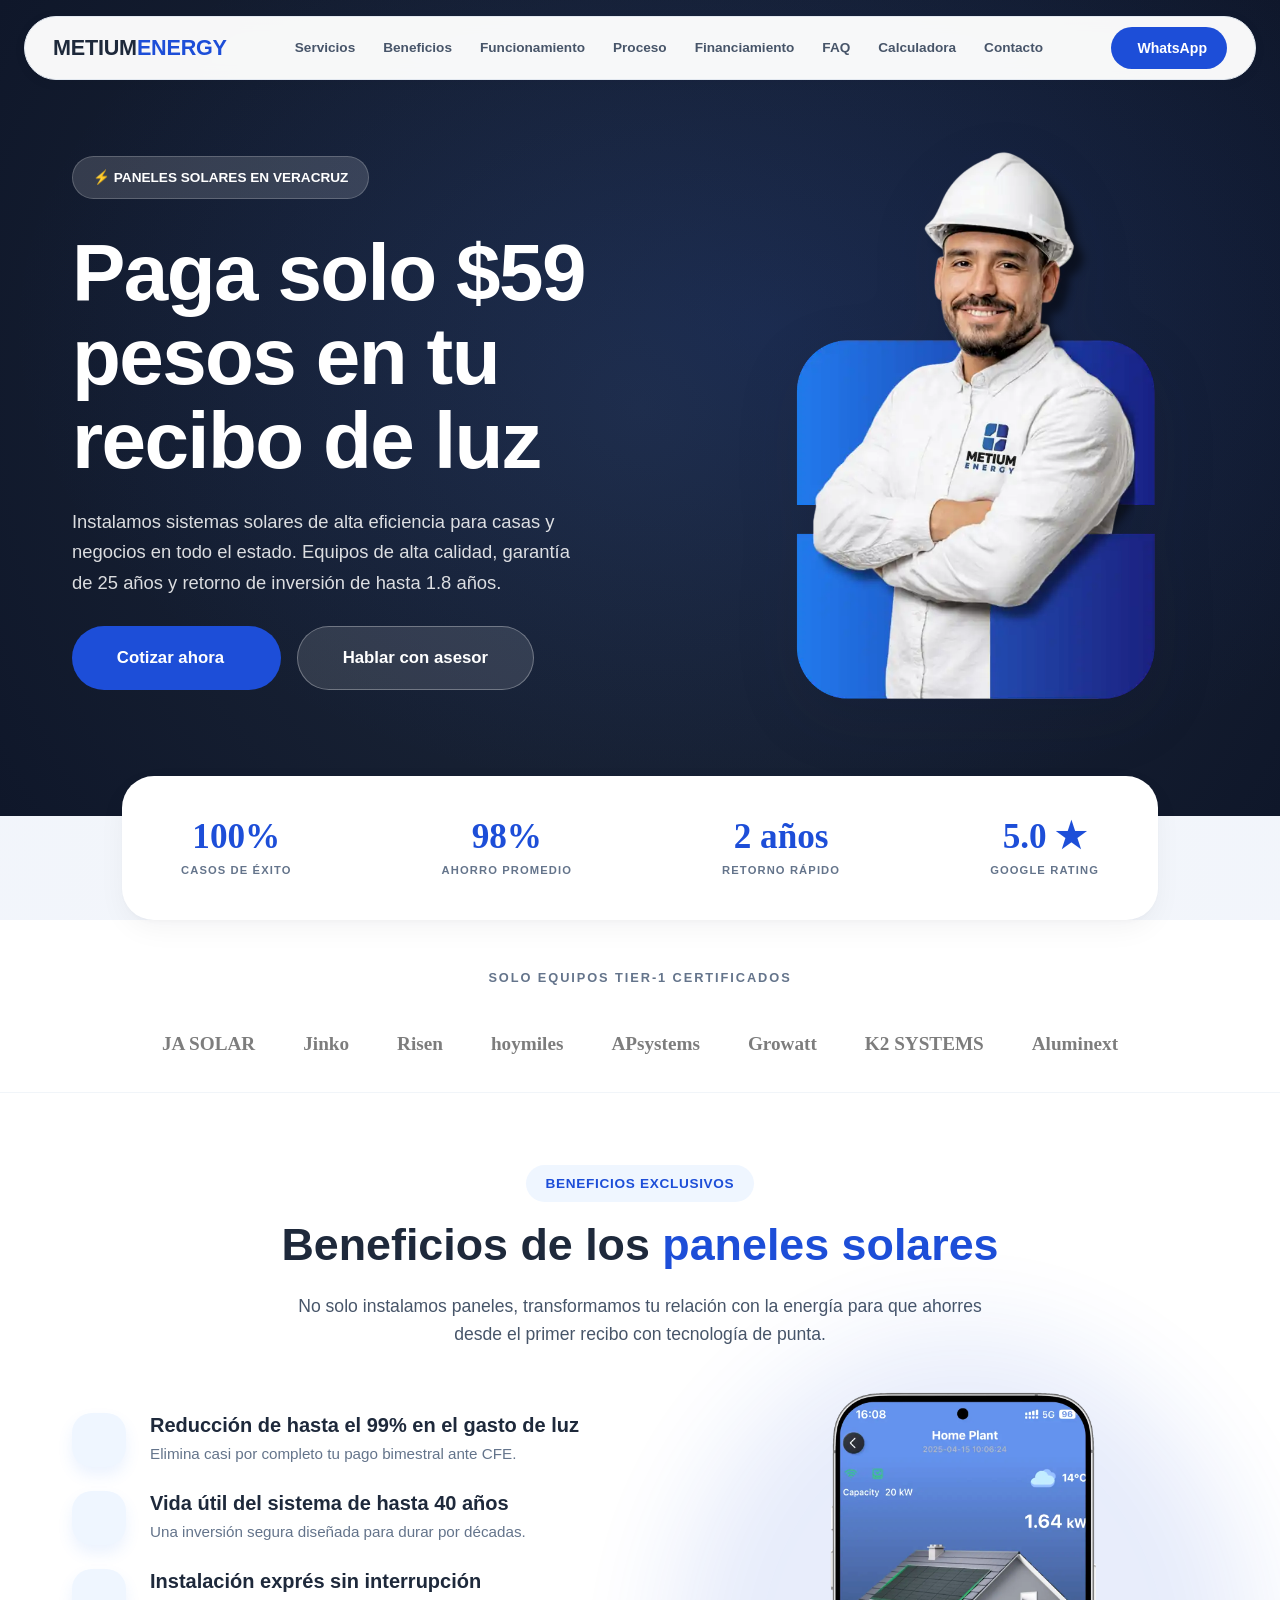
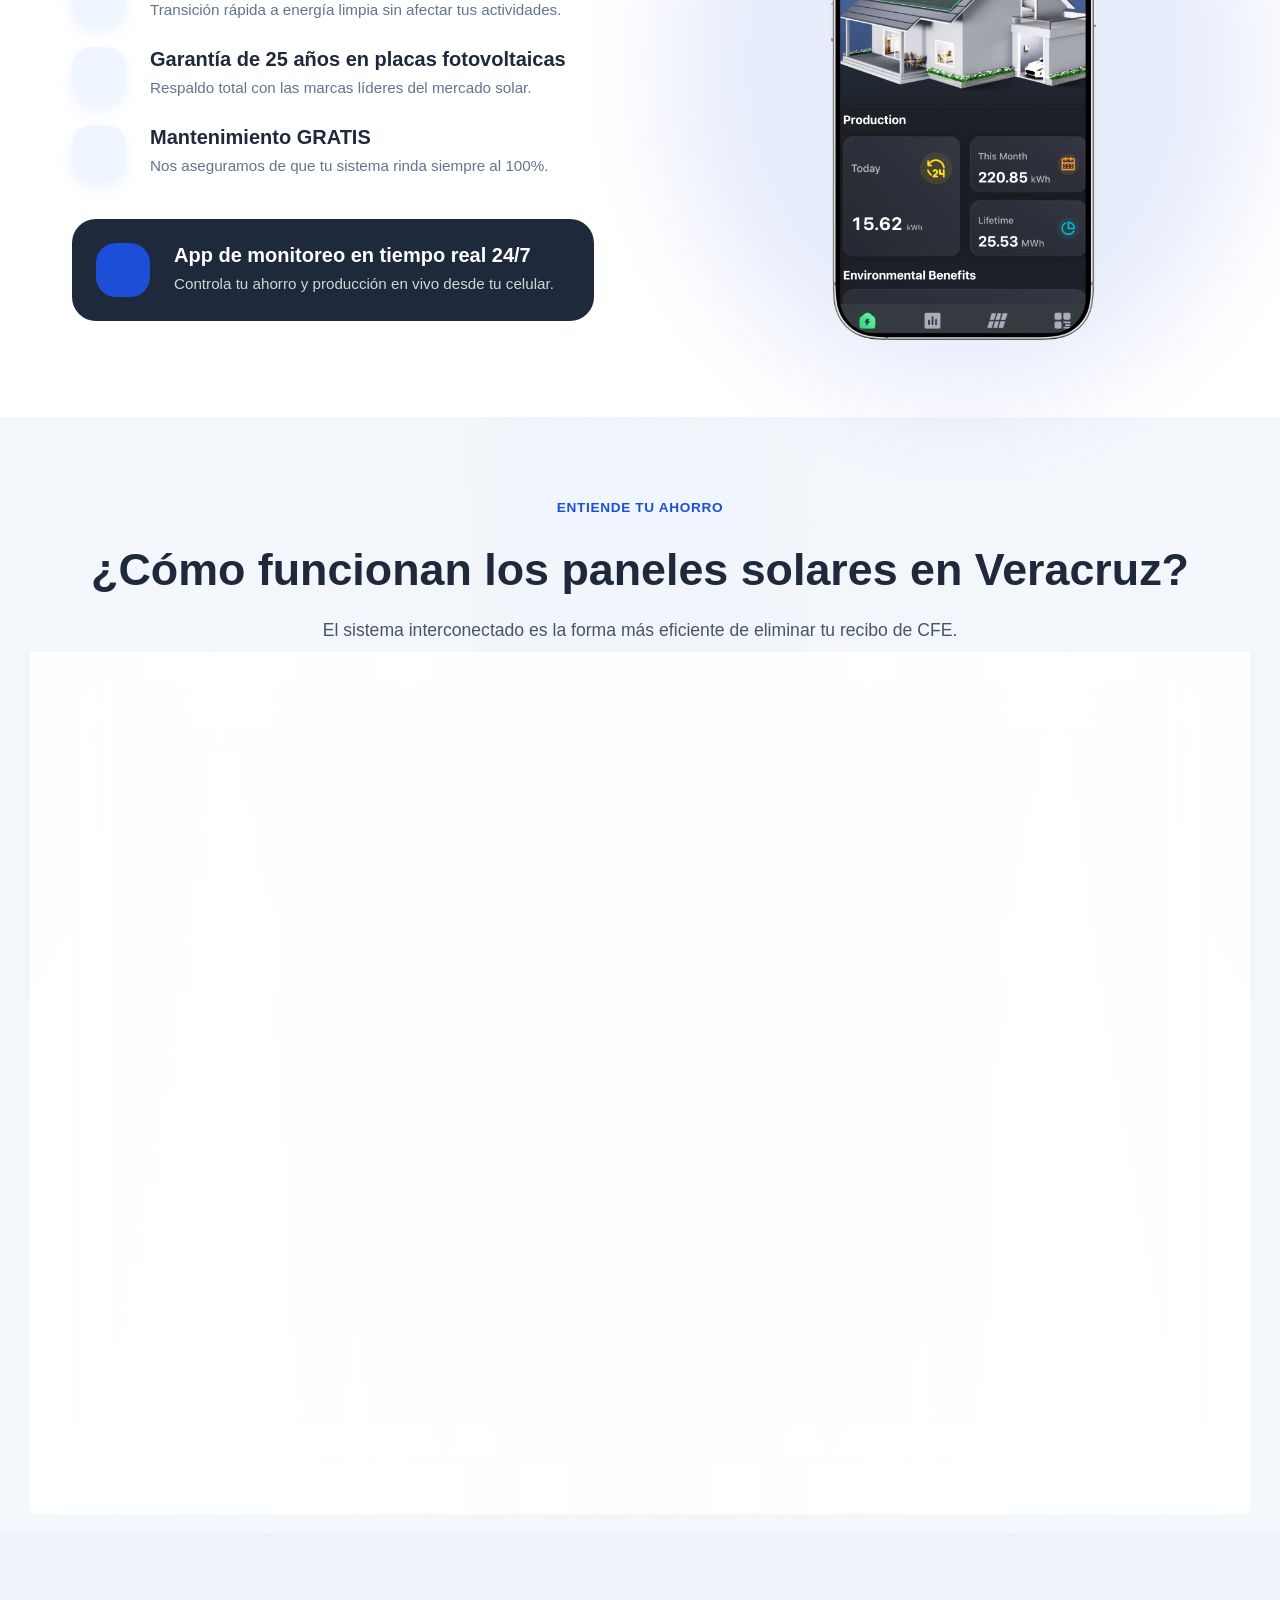
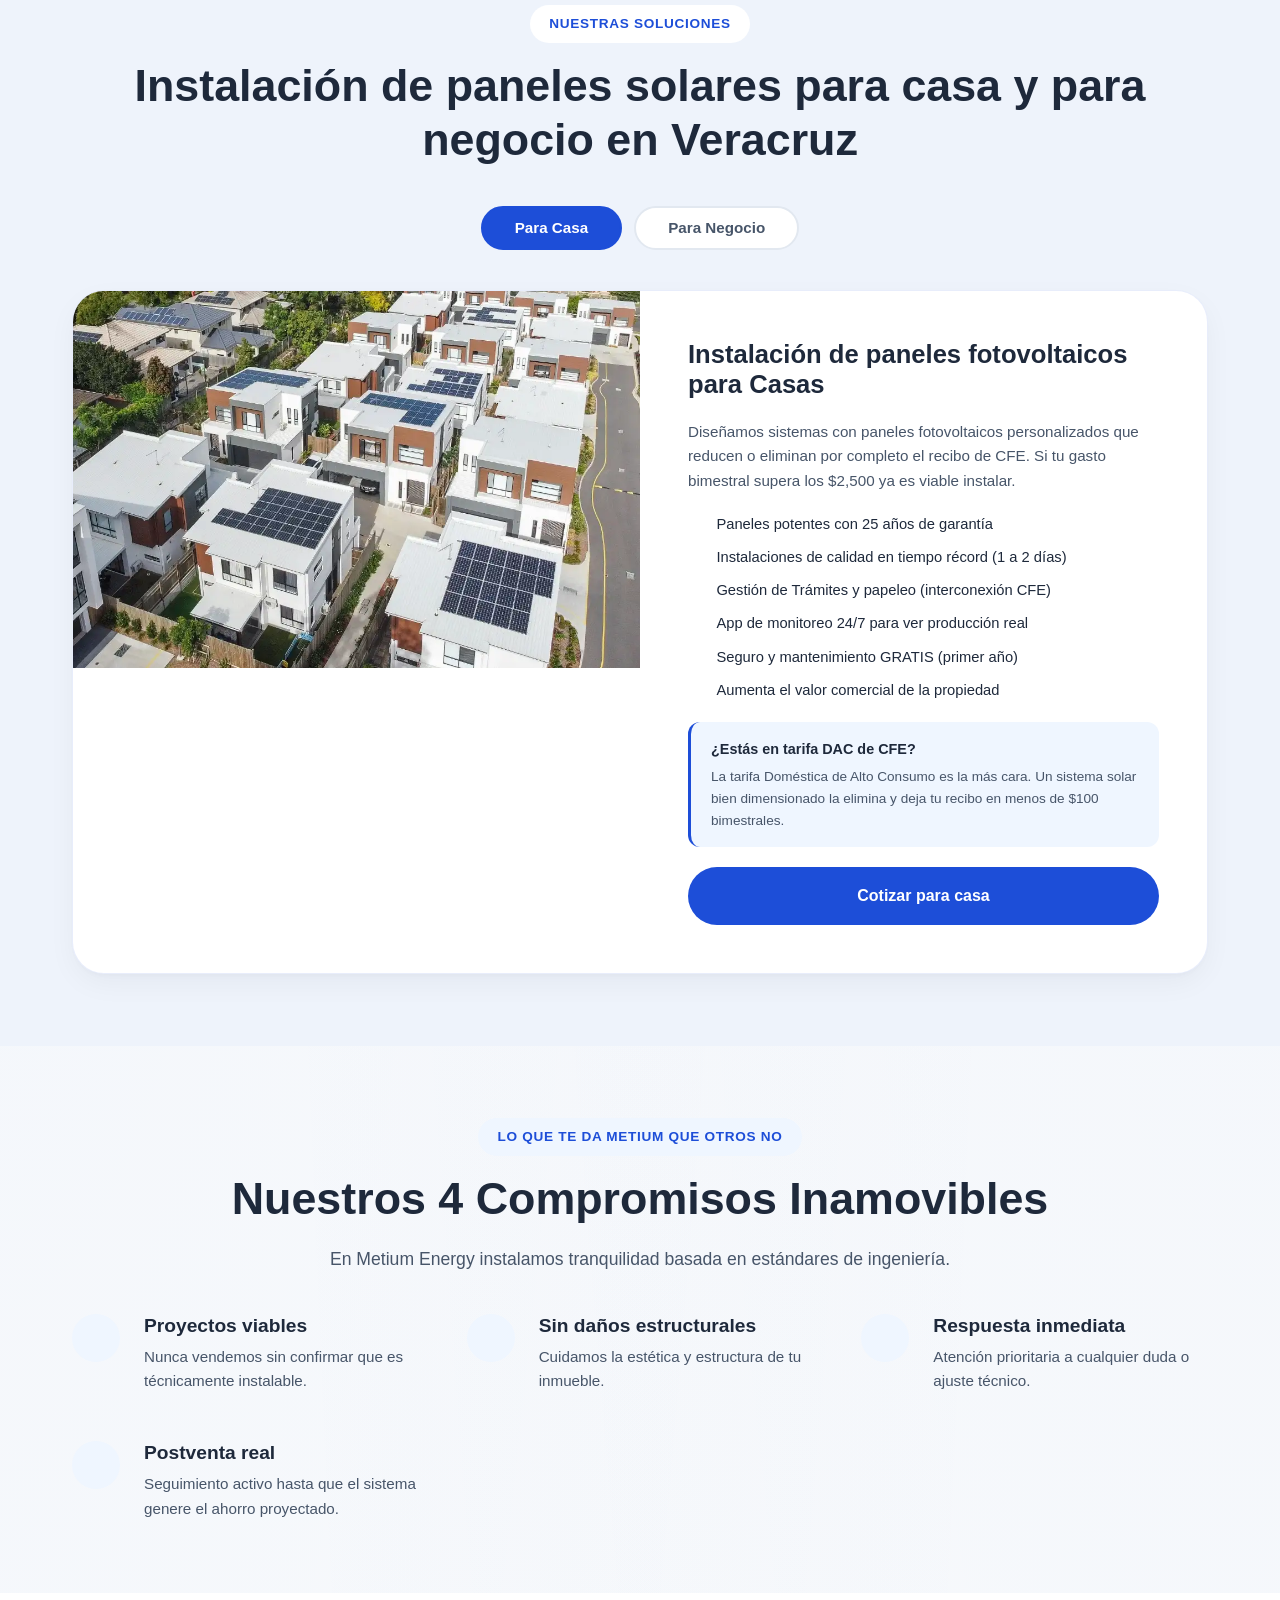
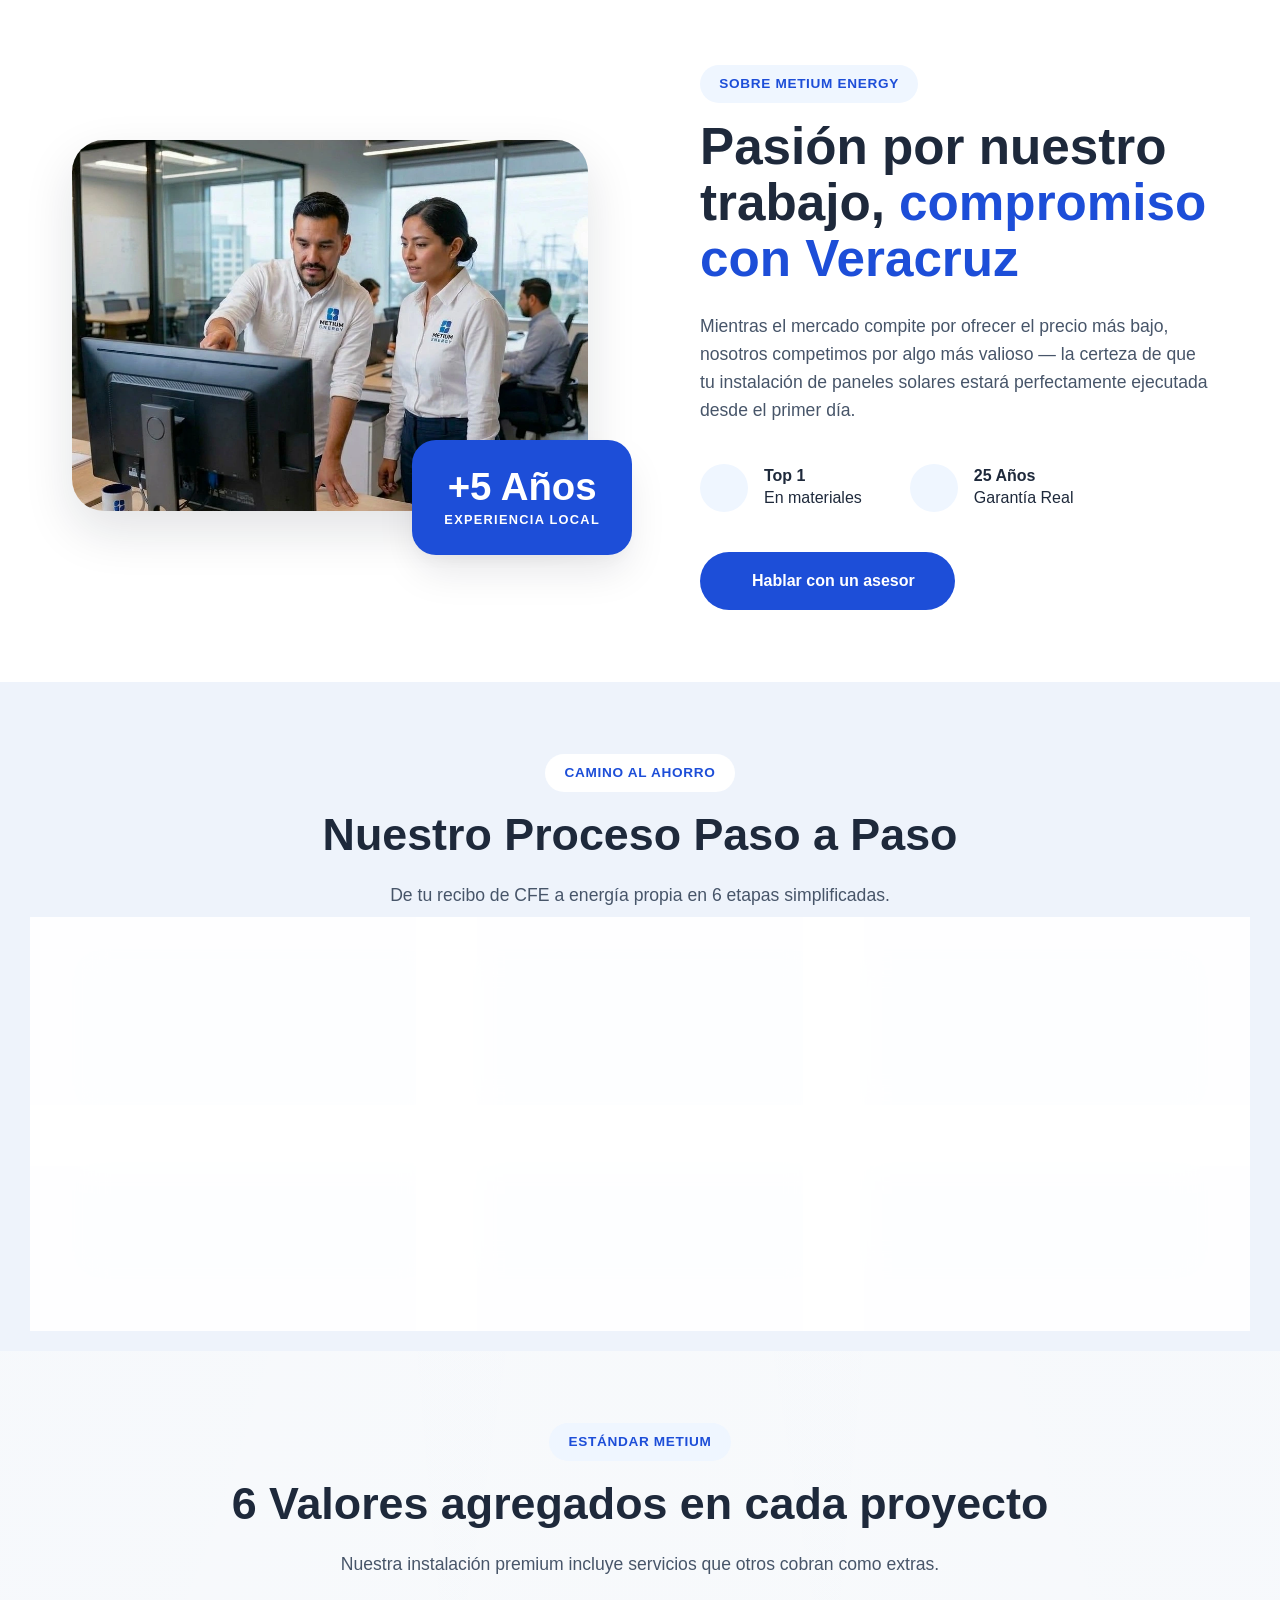
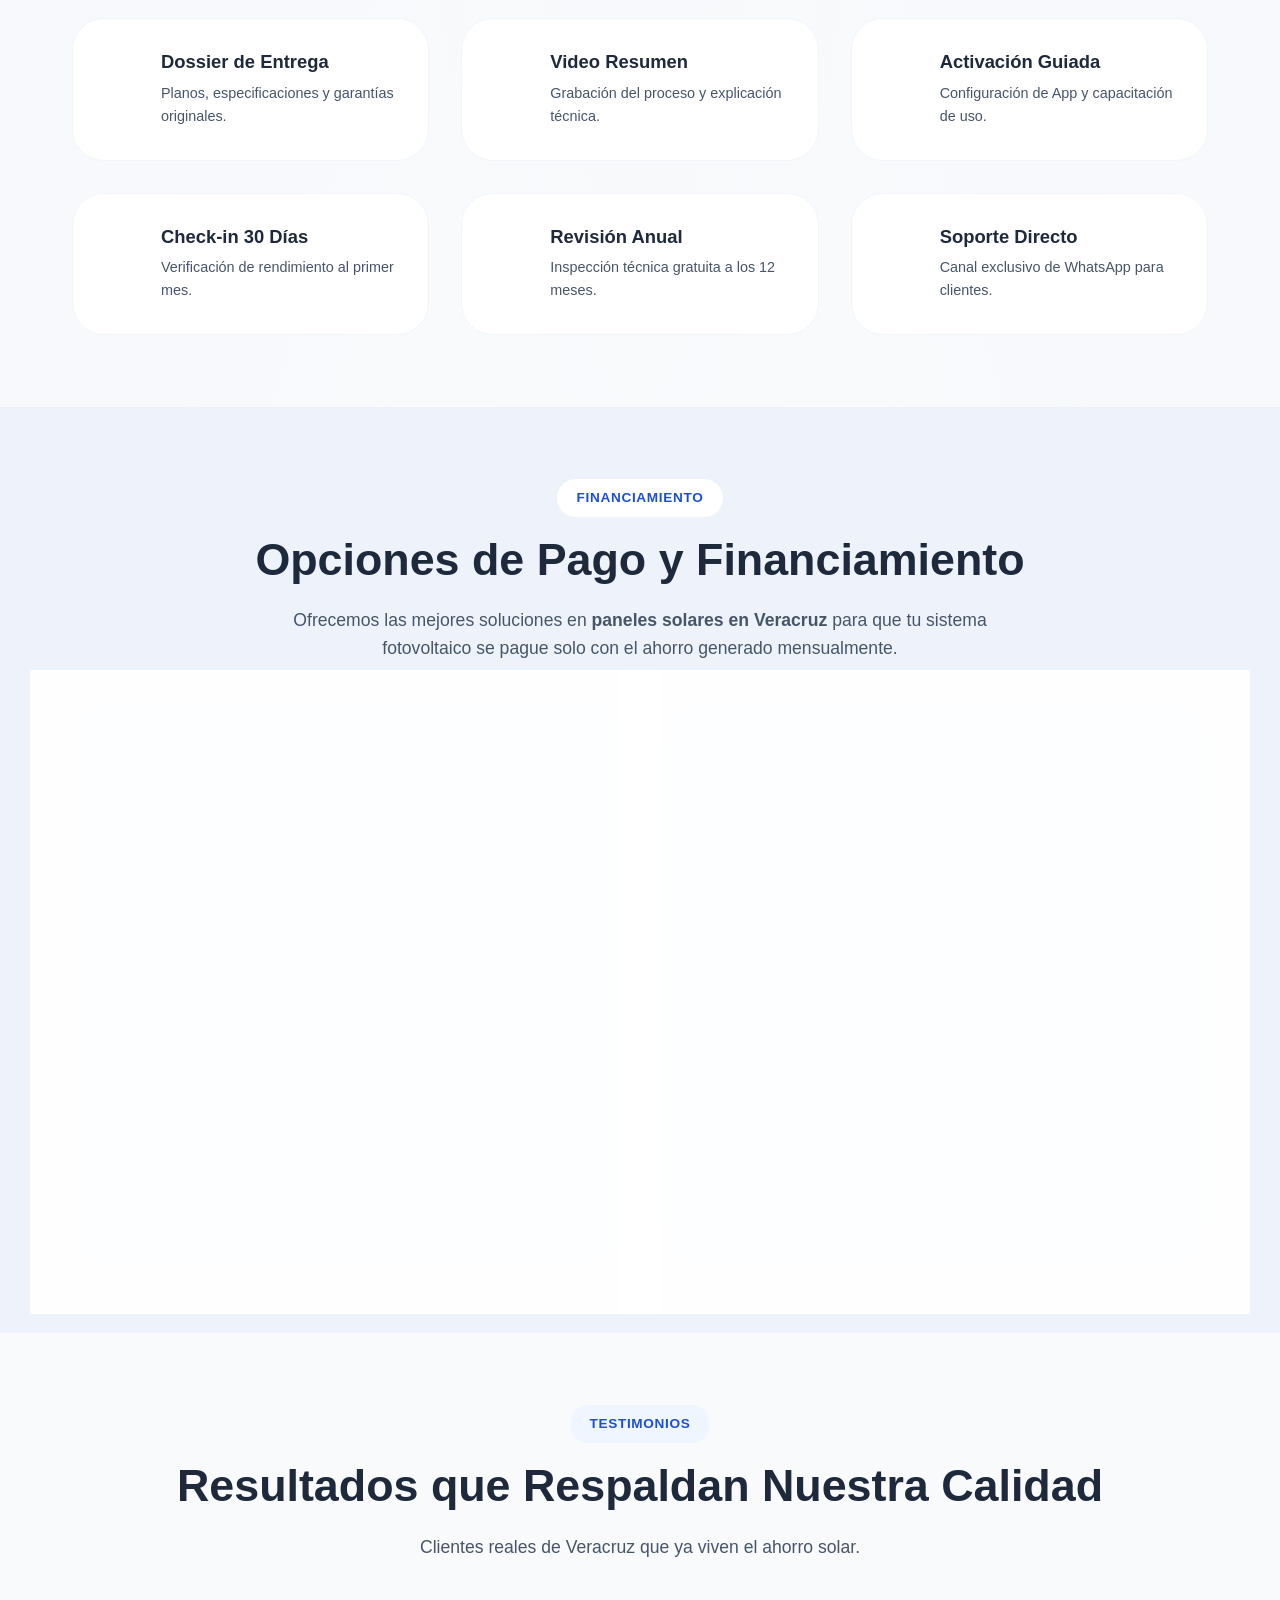
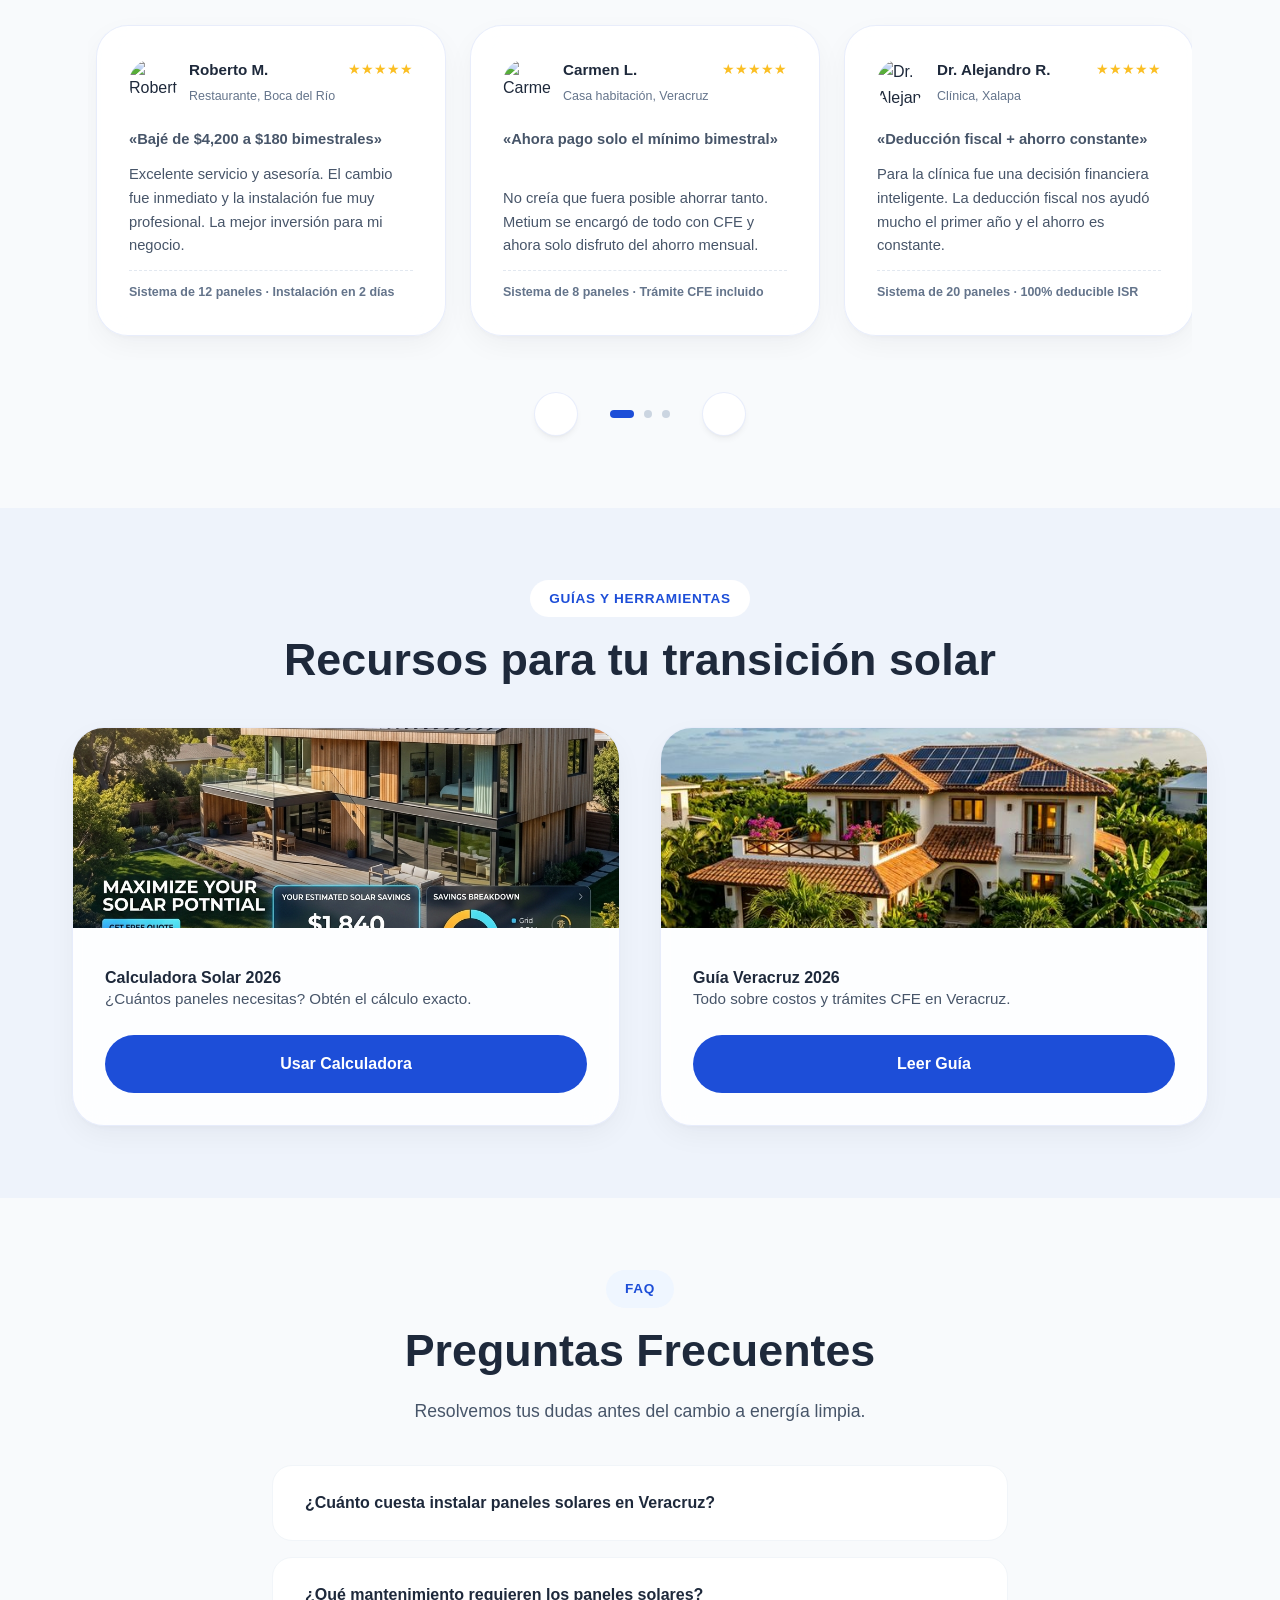
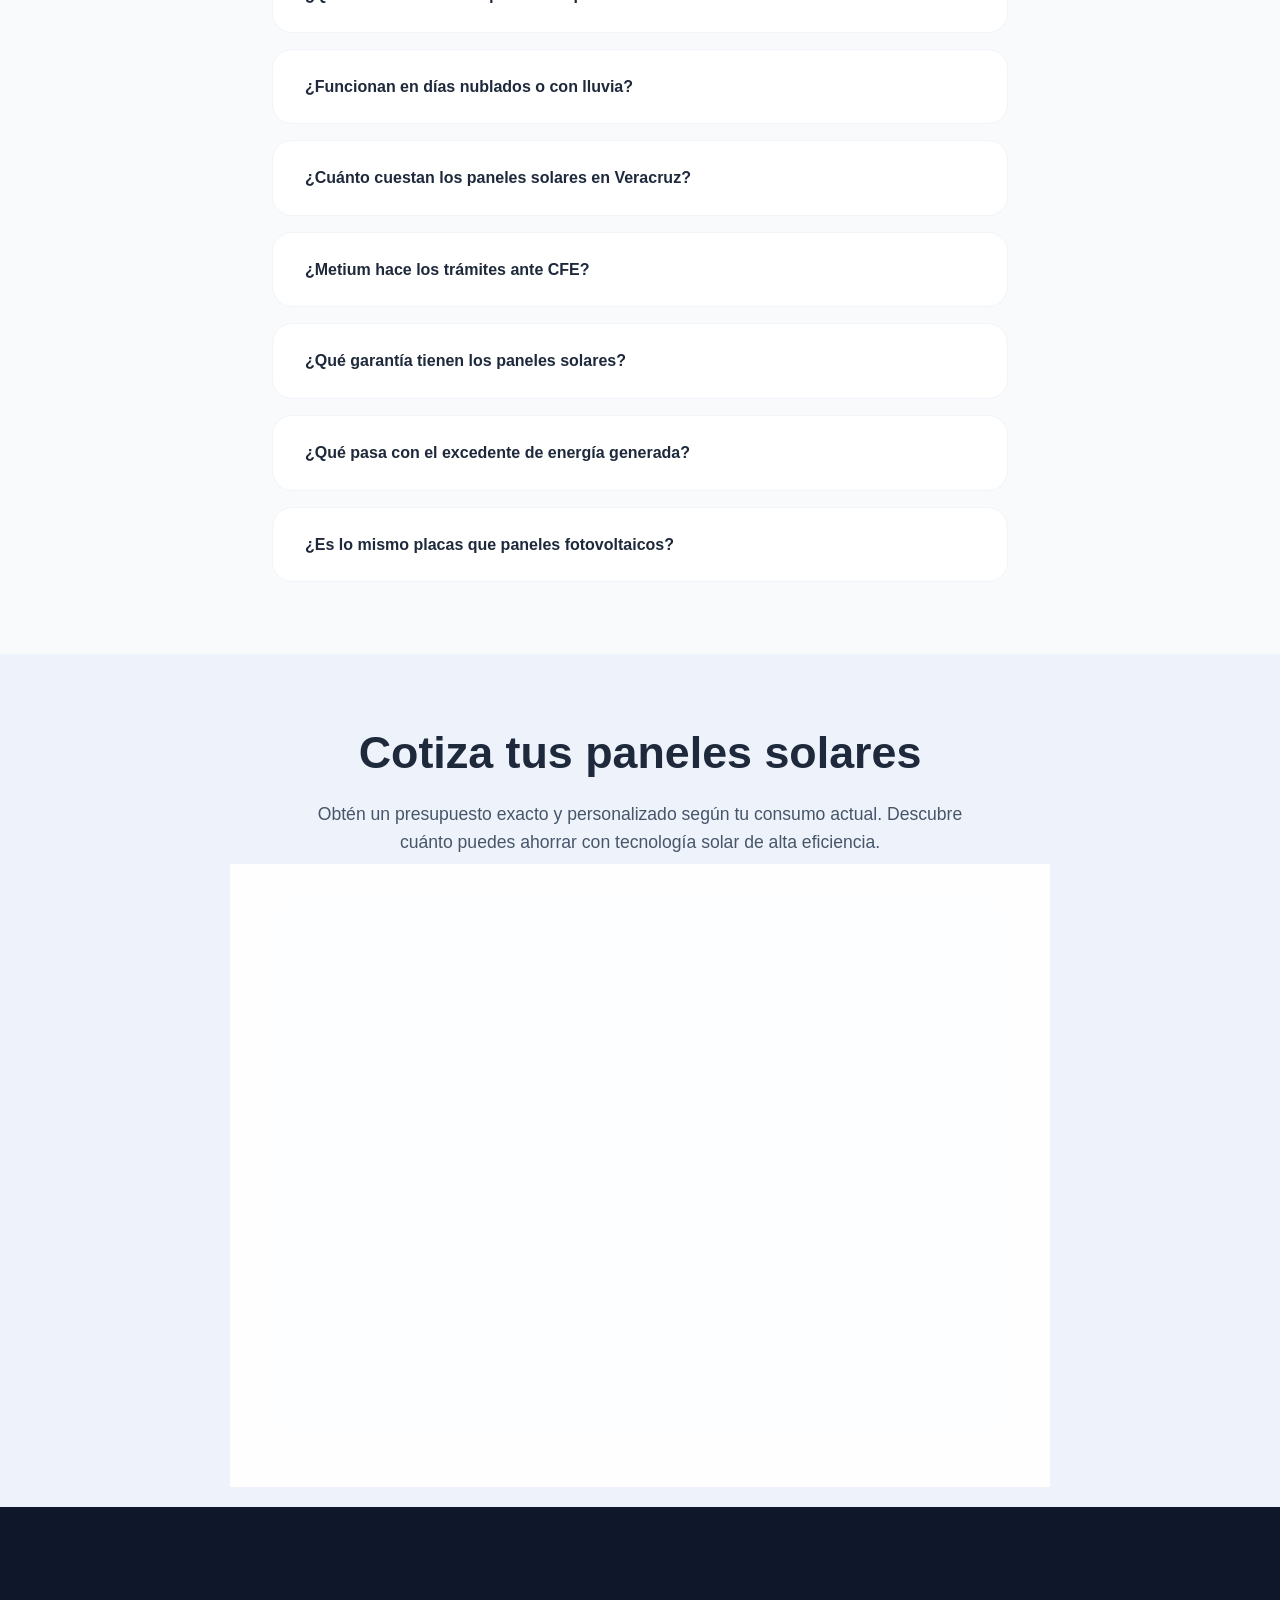
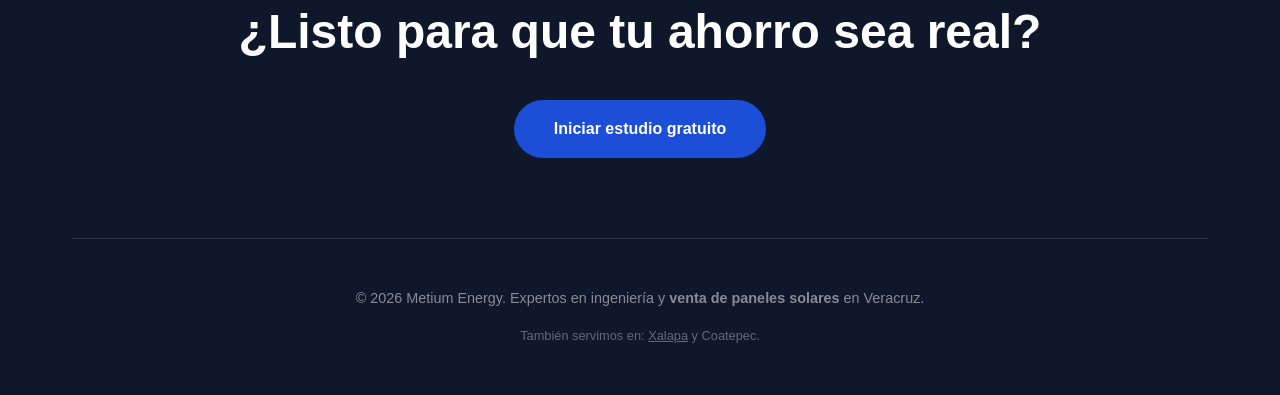
==== index.html @ 8911a3ac "fix: use native CSS scroll-padding-top for anchor nav, remove JS scroll override that caused FAQ lan" ====
<!DOCTYPE html>
<html lang="es">

<head>
    <!-- Google Tag Manager -->
    <script>(function(w,d,s,l,i){w[l]=w[l]||[];w[l].push({'gtm.start':
new Date().getTime(),event:'gtm.js'});var f=d.getElementsByTagName(s)[0],
j=d.createElement(s),dl=l!='dataLayer'?'&l='+l:'';j.async=true;j.src=
'https://www.googletagmanager.com/gtm.js?id='+i+dl;f.parentNode.insertBefore(j,f);
})(window,document,'script','dataLayer','GTM-W7Z22QJ5');</script>
    <!-- End Google Tag Manager -->
    <meta charset="UTF-8">
    <meta name="viewport" content="width=device-width, initial-scale=1.0">
    <title>Metium Energy | Paneles Solares en Veracruz — Ingeniería y Confianza</title>
    <meta name="description"
        content="Instalación de paneles solares en Veracruz con equipo propio e ingeniería Tier-1. Garantía de 25 años y ahorro real garantizado. Hecho como debe ser. Sin sorpresas.">

    <!-- Preload Hero Image for LCP (Conditional) -->
    <link rel="preload" href="hero-professional-mobile.webp" as="image" media="(max-width: 768px)">
    <link rel="preload" href="hero-professional.webp" as="image" media="(min-width: 769px)">

    <link rel="preconnect" href="https://fonts.googleapis.com">
    <link rel="preconnect" href="https://fonts.gstatic.com" crossorigin>
    <link rel="preload" as="style"
        href="https://fonts.googleapis.com/css2?family=Inter:wght@400;500;600&family=Outfit:wght@700;800&display=swap">
    <link href="https://fonts.googleapis.com/css2?family=Inter:wght@400;500;600&family=Outfit:wght@700;800&display=swap"
        rel="stylesheet" media="print" onload="this.media='all'">
    <noscript>
        <link rel="stylesheet"
            href="https://fonts.googleapis.com/css2?family=Inter:wght@400;500;600&family=Outfit:wght@700;800&display=swap">
    </noscript>

    <link rel="canonical" href="https://metium.com.mx/">

    <!-- Favicon -->
    <link rel="icon" href="favicon.webp" type="image/webp">
    <link rel="apple-touch-icon" href="favicon.webp">

    <!-- Open Graph / Social Media -->
    <meta property="og:type" content="website">
    <meta property="og:url" content="https://metium.com.mx/">
    <meta property="og:title" content="Metium Energy | Paneles Solares en Veracruz">
    <meta property="og:description"
        content="Tu instalación solar hecha como debe ser. Sin sorpresas. Expertos en energía limpia en Veracruz.">
    <meta property="og:image" content="https://metium.com.mx/og-image.jpg">

    <!-- Modular CSS System (Replaces 1500+ lines in style.css) -->
    <link rel="stylesheet" href="css/base.css?v=1.1">
    <link rel="stylesheet" href="css/components.css?v=1.1">
    <link rel="stylesheet" href="css/sections.css?v=1.1">
    <link rel="stylesheet" href="css/responsive.css?v=1.1">

    <!-- Lucide script moved to bottom for performance -->

    <!-- JSON-LD Structured Data (V3.0 Extended) -->
    <script type="application/ld+json">
    {
      "@context": "https://schema.org",
      "@graph": [
        {
          "@type": "LocalBusiness",
          "name": "Metium Energy",
          "image": "https://metium.com.mx/logo-meta.png",
          "@id": "https://metium.com.mx",
          "url": "https://metium.com.mx",
          "telephone": "+5212282100749",
          "address": {
            "@type": "PostalAddress",
            "streetAddress": "Boca del Río",
            "addressLocality": "Veracruz",
            "addressRegion": "VER",
            "postalCode": "94290",
            "addressCountry": "MX"
          },
          "geo": {
            "@type": "GeoCoordinates",
            "latitude": 19.1417,
            "longitude": -96.1106
          },
          "openingHoursSpecification": {
            "@type": "OpeningHoursSpecification",
            "dayOfWeek": ["Monday", "Tuesday", "Wednesday", "Thursday", "Friday", "Saturday"],
            "opens": "09:00",
            "closes": "18:00"
          }
        },
        {
          "@type": "Service",
          "name": "Instalación de Paneles Solares en Veracruz",
          "provider": { "@id": "https://metium.com.mx" },
          "areaServed": ["Veracruz", "Boca del Río", "Xalapa", "Alvarado", "Medellín"],
          "hasOfferCatalog": {
            "@type": "OfferCatalog",
            "name": "Soluciones de Energía Solar",
            "itemListElement": [
              {
                "@type": "Offer",
                "itemOffered": { "@type": "Service", "name": "Sistemas Solares Residenciales" }
              },
              {
                "@type": "Offer",
                "itemOffered": { "@type": "Service", "name": "Sistemas Solares Comerciales" }
              }
            ]
          }
        },
        {
          "@type": "FAQPage",
          "mainEntity": [
            {
              "@type": "Question",
              "name": "¿Cuánto cuesta instalar paneles solares en Veracruz?",
              "acceptedAnswer": {
                "@type": "Answer",
                "text": "Depende de tu consumo. Un sistema básico (4–6 paneles) para hogares con recibo de $1,000 bimestrales cuesta entre $40k y $60k MXN."
              }
            },
            {
              "@type": "Question",
              "name": "¿Qué mantenimiento requieren los paneles solares?",
              "acceptedAnswer": {
                "@type": "Answer",
                "text": "Muy poco. Solo requieren limpieza con agua 2 o 3 veces al año para eliminar polvo o suciedad."
              }
            }
          ]
        }
      ]
    }
    </script>

    <!-- Security Headers -->
    <meta http-equiv="Content-Security-Policy"
        content="default-src 'self'; script-src 'self' 'unsafe-inline' https://unpkg.com https://www.google.com/recaptcha/ https://www.gstatic.com/recaptcha/ https://www.googletagmanager.com; connect-src 'self' https://www.google-analytics.com https://*.google-analytics.com https://analytics.google.com https://stats.g.doubleclick.net; style-src 'self' 'unsafe-inline' https://fonts.googleapis.com; font-src 'self' https://fonts.gstatic.com; img-src 'self' data: https://images.unsplash.com https://plus.unsplash.com https://www.googletagmanager.com https://www.google-analytics.com https://*.google-analytics.com; frame-src https://www.google.com/recaptcha/ https://www.googletagmanager.com;">
    <meta http-equiv="X-XSS-Protection" content="1; mode=block">
    <!-- reCAPTCHA moved to bottom and deferred for performance -->
</head>

<body class="mesh-bg">
<!-- Google Tag Manager (noscript) -->
<noscript><iframe src="https://www.googletagmanager.com/ns.html?id=GTM-W7Z22QJ5"
height="0" width="0" style="display:none;visibility:hidden"></iframe></noscript>
<!-- End Google Tag Manager (noscript) -->

    <header>
        <nav class="glass">
            <div class="logo" onclick="window.location.href='#inicio'">
                <div class="logo-text">METIUM<span>ENERGY</span></div>
                <img src="logo-metium.webp" alt="Logo de Metium Energy - Instaladores de paneles solares en Veracruz"
                    class="logo-img">
            </div>
            <div class="nav-links" id="navLinks">
                <a href="#servicios">Servicios</a>
                <a href="#beneficios">Beneficios</a>
                <a href="#como-funciona">Funcionamiento</a>
                <a href="#proceso">Proceso</a>
                <a href="#pago">Financiamiento</a>
                <a href="#faq">FAQ</a>
                <a href="#blog">Calculadora</a>
                <a href="#formulario">Contacto</a>
            </div>
            <div class="nav-cta-group">
                <a href="https://wa.me/5212282100749?text=Hola!%20Quiero%20informaci%C3%B3n%20sobre%20paneles%20solares"
                    class="btn btn-primary nav-cta-btn whatsapp-btn">
                    <i data-lucide="message-circle"></i> <span>WhatsApp</span>
                </a>
                <button class="nav-toggle" id="navToggle">
                    <i data-lucide="menu"></i>
                </button>
            </div>
        </nav>
    </header>

    <main>
        <!-- HERO (Visual V2.0) -->
        <section class="hero" id="inicio">
            <div class="container" style="position: relative; z-index: 2;">
                <div class="hero-grid">
                    <div class="hero-content animate-fade-in">
                        <span class="hero-badge">⚡ Paneles Solares en Veracruz</span>
                        <h1>Paga solo $59 pesos en tu recibo de luz</h1>
                        <p class="hero-subtitle">Instalamos sistemas solares de alta eficiencia para casas y negocios en
                            todo el estado. Equipos de alta calidad, garantía de 25 años y retorno de inversión de hasta
                            1.8 años.</p>
                        <div class="hero-btns animate-fade-in">
                            <a href="#formulario" class="btn btn-primary">Cotizar ahora <i
                                    data-lucide="arrow-right"></i></a>
                            <a href="https://wa.me/5212282100749?text=Hola!%20Quiero%20informaci%C3%B3n%20sobre%20paneles%20solares"
                                class="btn btn-secondary">Hablar con asesor</a>
                        </div>
                    </div>
                    <div class="hero-visual">
                        <picture>
                            <source media="(max-width: 768px)" srcset="hero-professional-mobile.webp">
                            <source media="(min-width: 769px)" srcset="hero-professional.webp">
                            <img src="hero-professional.webp" width="800" height="800"
                                alt="Empresa de paneles solares en Veracruz, instalación residencial para ahorro de energía CFE"
                                title="Expertos en instalación de paneles solares en Veracruz" fetchpriority="high"
                                decoding="async"
                                style="width: 100%; height: auto; filter: drop-shadow(0 20px 30px rgba(15, 23, 42, 0.1));">
                        </picture>
                    </div>
                </div>
            </div>
        </section>

        <!-- MÉTRICAS (Visual V2.0) -->
        <div class="metrics-container-wrapper">
            <div class="container">
                <div class="metrics-row-simple">
                    <div class="metric-item">
                        <h4>100%</h4>
                        <p>Casos de Éxito</p>
                    </div>
                    <div class="metric-item">
                        <h4>98%</h4>
                        <p>Ahorro Promedio</p>
                    </div>
                    <div class="metric-item">
                        <h4>2 años</h4>
                        <p>Retorno Rápido</p>
                    </div>
                    <div class="metric-item">
                        <h4>5.0 ★</h4>
                        <p>Google Rating</p>
                    </div>
                </div>
            </div>
        </div>

        <!-- MARCAS (V3.0) -->
        <div class="brands-section">
            <div class="container">
                <p class="brands-label">SOLO EQUIPOS TIER-1 CERTIFICADOS</p>
                <div class="brands-grid-simple">
                    <div style="--hover-color: #004899;">JA SOLAR</div>
                    <div style="--hover-color: #004f98;">Jinko</div>
                    <div style="--hover-color: #009640;">Risen</div>
                    <div style="--hover-color: #00a2e0;">hoymiles</div>
                    <div style="--hover-color: #ed1c24;">APsystems</div>
                    <div style="--hover-color: #66b539;">Growatt</div>
                    <div style="--hover-color: #e3031b;">K2 SYSTEMS</div>
                    <div style="--hover-color: #00508f;">Aluminext</div>
                </div>
            </div>
        </div>

        <!-- BENEFICIOS (V2.0) -->
        <section id="beneficios" class="section bg-white">
            <div class="container">
                <div class="section-header">
                    <span class="hero-badge-tag">Beneficios Exclusivos</span>
                    <h2>Beneficios de los <span class="highlight">paneles solares</span></h2>
                    <p>No solo instalamos paneles, transformamos tu relación con la energía para que ahorres desde el
                        primer recibo con tecnología de punta.</p>
                </div>

                <div class="benefits-grid">
                    <div class="benefits-list">
                        <div style="display: flex; gap: 1.5rem; align-items: flex-start;">
                            <div
                                style="background: var(--bg-accent); color: var(--accent-blue); width: 54px; height: 54px; border-radius: 1.25rem; display: flex; align-items: center; justify-content: center; flex-shrink: 0; box-shadow: 0 8px 15px rgba(59, 130, 246, 0.1);">
                                <i data-lucide="trending-down" style="width: 24px; height: 24px;"></i>
                            </div>
                            <div>
                                <h4
                                    style="font-size: 1.25rem; margin-bottom: 0.4rem; color: var(--accent-navy); font-weight: 700;">
                                    Reducción de hasta el 99% en el gasto de luz</h4>
                                <p style="color: var(--text-muted); font-size: 0.95rem; line-height: 1.5;">Elimina casi
                                    por completo tu pago bimestral ante CFE.</p>
                            </div>
                        </div>

                        <div style="display: flex; gap: 1.5rem; align-items: flex-start;">
                            <div
                                style="background: var(--bg-accent); color: var(--accent-blue); width: 54px; height: 54px; border-radius: 1.25rem; display: flex; align-items: center; justify-content: center; flex-shrink: 0; box-shadow: 0 8px 15px rgba(59, 130, 246, 0.1);">
                                <i data-lucide="history" style="width: 24px; height: 24px;"></i>
                            </div>
                            <div>
                                <h4
                                    style="font-size: 1.25rem; margin-bottom: 0.4rem; color: var(--accent-navy); font-weight: 700;">
                                    Vida útil del sistema de hasta 40 años</h4>
                                <p style="color: var(--text-muted); font-size: 0.95rem; line-height: 1.5;">Una inversión
                                    segura diseñada para durar por décadas.</p>
                            </div>
                        </div>

                        <div style="display: flex; gap: 1.5rem; align-items: flex-start;">
                            <div
                                style="background: var(--bg-accent); color: var(--accent-blue); width: 54px; height: 54px; border-radius: 1.25rem; display: flex; align-items: center; justify-content: center; flex-shrink: 0; box-shadow: 0 8px 15px rgba(59, 130, 246, 0.1);">
                                <i data-lucide="zap" style="width: 24px; height: 24px;"></i>
                            </div>
                            <div>
                                <h4
                                    style="font-size: 1.25rem; margin-bottom: 0.4rem; color: var(--accent-navy); font-weight: 700;">
                                    Instalación exprés sin interrupción</h4>
                                <p style="color: var(--text-muted); font-size: 0.95rem; line-height: 1.5;">Transición
                                    rápida a energía limpia sin afectar tus actividades.</p>
                            </div>
                        </div>

                        <div style="display: flex; gap: 1.5rem; align-items: flex-start;">
                            <div
                                style="background: var(--bg-accent); color: var(--accent-blue); width: 54px; height: 54px; border-radius: 1.25rem; display: flex; align-items: center; justify-content: center; flex-shrink: 0; box-shadow: 0 8px 15px rgba(59, 130, 246, 0.1);">
                                <i data-lucide="shield-check" style="width: 24px; height: 24px;"></i>
                            </div>
                            <div>
                                <h4
                                    style="font-size: 1.25rem; margin-bottom: 0.4rem; color: var(--accent-navy); font-weight: 700;">
                                    Garantía de 25 años en placas fotovoltaicas</h4>
                                <p style="color: var(--text-muted); font-size: 0.95rem; line-height: 1.5;">Respaldo
                                    total con las marcas líderes del mercado solar.</p>
                            </div>
                        </div>

                        <div style="display: flex; gap: 1.5rem; align-items: flex-start;">
                            <div
                                style="background: var(--bg-accent); color: var(--accent-blue); width: 54px; height: 54px; border-radius: 1.25rem; display: flex; align-items: center; justify-content: center; flex-shrink: 0; box-shadow: 0 8px 15px rgba(59, 130, 246, 0.1);">
                                <i data-lucide="wrench" style="width: 24px; height: 24px;"></i>
                            </div>
                            <div>
                                <h4
                                    style="font-size: 1.25rem; margin-bottom: 0.4rem; color: var(--accent-navy); font-weight: 700;">
                                    Mantenimiento GRATIS</h4>
                                <p style="color: var(--text-muted); font-size: 0.95rem; line-height: 1.5;">Nos
                                    aseguramos de que tu sistema rinda siempre al 100%.</p>
                            </div>
                        </div>

                        <div
                            style="display: flex; gap: 1.5rem; align-items: flex-start; background: var(--accent-navy); padding: 1.5rem 2.5rem 1.5rem 1.5rem; border-radius: 1.5rem; color: #fff; margin-top: 1rem; width: fit-content; max-width: 100%;">
                            <div
                                style="background: var(--accent-blue); color: #fff; width: 54px; height: 54px; border-radius: 1.25rem; display: flex; align-items: center; justify-content: center; flex-shrink: 0;">
                                <i data-lucide="smartphone" style="width: 24px; height: 24px;"></i>
                            </div>
                            <div>
                                <h4 style="font-size: 1.25rem; margin-bottom: 0.4rem; color: #fff; font-weight: 700;">
                                    App de monitoreo en tiempo real 24/7</h4>
                                <p style="opacity: 0.8; font-size: 0.95rem; line-height: 1.5;">Controla tu ahorro y
                                    producción en vivo desde tu celular.</p>
                            </div>
                        </div>
                    </div>

                    <div class="app-visual animate-fade-in">
                        <div
                            style="position: absolute; width: 120%; height: 120%; background: var(--accent-blue); opacity: 0.1; filter: blur(50px); border-radius: 50%; z-index: 1;">
                        </div>
                        <div class="image-frame">
                            <img src="monitoreo-app.webp" width="600" height="800"
                                alt="Aplicación móvil para el monitoreo de paneles solares y ahorro de energía ante CFE"
                                title="Controla la producción de tus paneles solares desde tu celular" loading="lazy"
                                decoding="async"
                                style="width: 100%; height: auto; display: block; filter: brightness(1.05);">
                        </div>
                    </div>
                </div>
            </div>
        </section>

        <!-- CÓMO FUNCIONA (V3.0) -->
        <section id="como-funciona" class="section">
            <div class="container">
                <div class="section-header">
                    <span class="hero-badge-tag">Entiende tu ahorro</span>
                    <h2>¿Cómo funcionan los paneles solares en Veracruz?</h2>
                    <p>El sistema interconectado es la forma más eficiente de eliminar tu recibo de CFE.</p>
                </div>

                <div class="how-it-works-container glass">
                    <div class="how-it-works-grid">
                        <div class="how-it-works-steps">
                            <div class="work-step animate-fade-in">
                                <div class="work-number"><i data-lucide="sun"></i></div>
                                <div class="work-info">
                                    <h4>Captación de Energía</h4>
                                    <p>Los paneles fotovoltaicos captan la irradiación solar de Veracruz y la convierten
                                        en energía
                                        eléctrica durante el día.</p>
                                </div>
                            </div>
                            <div class="work-step animate-fade-in" style="animation-delay: 0.1s;">
                                <div class="work-number"><i data-lucide="zap"></i></div>
                                <div class="work-info">
                                    <h4>Transformación</h4>
                                    <p>El inversor de alta gama transforma la energía solar en corriente alterna lista
                                        para tu casa o negocio.</p>
                                </div>
                            </div>
                            <div class="work-step animate-fade-in" style="animation-delay: 0.2s;">
                                <div class="work-number"><i data-lucide="gauge"></i></div>
                                <div class="work-info">
                                    <h4>Medidor Bidireccional</h4>
                                    <p>El exceso de energía que no usas se inyecta a la red de CFE, registrando saldo a
                                        tu favor automático.</p>
                                </div>
                            </div>
                            <div class="work-step animate-fade-in" style="animation-delay: 0.3s;">
                                <div class="work-number"><i data-lucide="moon-star"></i></div>
                                <div class="work-info">
                                    <h4>Ahorro Real Nocturno</h4>
                                    <p>Por la noche usas la red normal, pero CFE descuenta el saldo que generaste bajo
                                        el sol veracruzano.</p>
                                </div>
                            </div>
                        </div>
                        <div class="how-it-works-visual animate-fade-in">
                            <div class="visual-card">
                                <img src="esquema-solar-final.webp" width="800" height="600"
                                    alt="Esquema de paneles solares interconectados a CFE en Veracruz para reducir recibo de luz"
                                    title="Cómo funcionan los paneles solares y el medidor bidireccional de CFE"
                                    loading="lazy" decoding="async" style="width: 100%; height: auto;">

                            </div>
                        </div>
                    </div>
                </div>
            </div>
        </section>

        <!-- SERVICIOS / SOLUCIONES -->
        <section id="servicios" class="section alt-bg">
            <div class="container">
                <div class="section-header">
                    <span class="hero-badge-tag white">Nuestras Soluciones</span>
                    <h2>Instalación de paneles solares para casa y para negocio en Veracruz</h2>
                </div>

                <!-- Tabs -->
                <div class="solution-tabs">
                    <button class="sol-tab active" data-tab="casa">Para Casa</button>
                    <button class="sol-tab" data-tab="negocio">Para Negocio</button>
                </div>

                <!-- Panel Casa -->
                <div class="solution-panel active" id="tab-casa">
                    <div class="solution-full-card glass">
                        <div class="sfcard-img">
                            <img src="paneles-casa.webp" width="800" height="600"
                                alt="Paneles solares para casas en Veracruz, disminuye tarifa DAC y ahorra energía eléctrica"
                                title="Ahorro de energía con paneles solares residenciales" loading="lazy"
                                decoding="async" style="width: 100%; height: auto;">
                        </div>
                        <div class="sfcard-body">
                            <h3>Instalación de paneles fotovoltaicos para Casas</h3>
                            <p>Diseñamos sistemas con paneles fotovoltaicos personalizados que reducen o eliminan por
                                completo el
                                recibo de CFE. Si tu gasto bimestral supera los $2,500 ya es viable instalar.</p>
                            <ul class="sol-checklist">
                                <li><i data-lucide="circle-check"></i> Paneles potentes con 25 años de garantía</li>
                                <li><i data-lucide="circle-check"></i> Instalaciones de calidad en tiempo récord (1 a 2
                                    días)</li>
                                <li><i data-lucide="circle-check"></i> Gestión de Trámites y papeleo (interconexión CFE)
                                </li>
                                <li><i data-lucide="circle-check"></i> App de monitoreo 24/7 para ver producción real
                                </li>
                                <li><i data-lucide="circle-check"></i> Seguro y mantenimiento GRATIS (primer año)</li>
                                <li><i data-lucide="circle-check"></i> Aumenta el valor comercial de la propiedad</li>
                            </ul>
                            <div class="sol-highlight-box">
                                <strong>¿Estás en tarifa DAC de CFE?</strong>
                                <p>La tarifa Doméstica de Alto Consumo es la más cara. Un sistema solar bien
                                    dimensionado la elimina y deja tu recibo en menos de $100 bimestrales.</p>
                            </div>
                            <a href="#formulario" class="btn btn-primary">Cotizar para casa</a>
                        </div>
                    </div>
                </div>

                <!-- Panel Negocio -->
                <div class="solution-panel" id="tab-negocio">
                    <div class="solution-full-card glass">
                        <div class="sfcard-img">
                            <img src="paneles-empresas-v2.webp" width="800" height="600"
                                alt="Paneles solares para empresas y comercios en Veracruz, 100% deducibles de ISR"
                                title="Proyectos de paneles solares comerciales en Boca del Río" loading="lazy"
                                decoding="async" style="width: 100%; height: auto;">
                        </div>
                        <div class="sfcard-body">
                            <h3>Instalación de paneles solares para empresas</h3>
                            <p>Convierte tu gasto fijo de CFE en inversión. Los negocios en Veracruz recuperan su
                                inversión en menos de 3 años y deducen el 100% bajo la Ley del ISR.</p>
                            <ul class="sol-checklist">
                                <li><i data-lucide="circle-check"></i> 100% deducible de ISR en el primer ejercicio</li>
                                <li><i data-lucide="circle-check"></i> Instalación que NO interfiere con tu operación
                                </li>
                                <li><i data-lucide="circle-check"></i> Gestión de interconexión ante CFE incluida</li>
                                <li><i data-lucide="circle-check"></i> Paneles de alta eficiencia con 25 años de vida
                                </li>
                                <li><i data-lucide="circle-check"></i> App de monitoreo 24/7 de producción real</li>
                                <li><i data-lucide="circle-check"></i> Seguro y mantenimiento GRATIS (primer año)</li>
                            </ul>
                            <div class="sol-highlight-box">
                                <strong>Optimización Fiscal 100%</strong>
                                <p>Bajo la Ley del ISR en México, la inversión en energías renovables es totalmente
                                    deducible, acelerando tu retorno de inversión.</p>
                            </div>
                            <a href="#formulario" class="btn btn-primary">Cotizar para empresa</a>
                        </div>
                    </div>
                </div>
            </div>
        </section>

        <!-- DIFERENCIADORES / 4 COMPROMISOS (V3.0) -->
        <section id="beneficios" class="section">
            <div class="container">
                <div class="section-header">
                    <span class="hero-badge-tag">Lo que te da Metium que otros no</span>
                    <h2>Nuestros 4 Compromisos Inamovibles</h2>
                    <p>En Metium Energy instalamos tranquilidad basada en estándares de ingeniería.</p>
                </div>

                <div class="commitments-grid">
                    <div class="commitment-item">
                        <div class="icon-box"><i data-lucide="check-square"></i></div>
                        <div>
                            <h4>Proyectos viables</h4>
                            <p>Nunca vendemos sin confirmar que es técnicamente instalable.</p>
                        </div>
                    </div>
                    <div class="commitment-item">
                        <div class="icon-box"><i data-lucide="home"></i></div>
                        <div>
                            <h4>Sin daños estructurales</h4>
                            <p>Cuidamos la estética y estructura de tu inmueble.</p>
                        </div>
                    </div>
                    <div class="commitment-item">
                        <div class="icon-box"><i data-lucide="clock"></i></div>
                        <div>
                            <h4>Respuesta inmediata</h4>
                            <p>Atención prioritaria a cualquier duda o ajuste técnico.</p>
                        </div>
                    </div>
                    <div class="commitment-item">
                        <div class="icon-box"><i data-lucide="shield-check"></i></div>
                        <div>
                            <h4>Postventa real</h4>
                            <p>Seguimiento activo hasta que el sistema genere el ahorro proyectado.</p>
                        </div>
                    </div>
                </div>
            </div>
        </section>

        <!-- SOBRE NOSOTROS (V2.0 - AS REQUESTED) -->
        <section id="sobre-nosotros" class="section bg-white">
            <div class="container">
                <div class="about-grid">
                    <div class="image-stack">
                        <img src="quienes-somos.webp" width="800" height="600"
                            alt="Ingenieros instaladores certificados en energía solar y paneles fotovoltaicos en Veracruz"
                            title="Equipo especializado en ahorro de energía Metium Energy" loading="lazy"
                            decoding="async" style="width: 100%; height: auto;">
                        <div class="experience-badge">
                            <h4>+5 Años</h4>
                            <p>Experiencia Local</p>
                        </div>
                    </div>
                    <div class="about-content">
                        <span class="hero-badge-tag">Sobre Metium Energy</span>
                        <h2
                            style="font-size: clamp(1.8rem, 5vw, 3.2rem); margin-bottom: 1.5rem; line-height: 1.1; font-weight: 800; color: var(--accent-navy);">
                            Pasión por nuestro trabajo, <span class="highlight">compromiso con Veracruz</span></h2>
                        <p
                            style="color: var(--text-secondary); margin-bottom: 2.5rem; font-size: 1.1rem; line-height: 1.6; max-width: 600px;">
                            Mientras el mercado compite por ofrecer el precio más bajo, nosotros competimos por algo más
                            valioso — la certeza de que tu instalación de paneles solares estará perfectamente ejecutada
                            desde el primer día.</p>

                        <div class="about-stats-row">
                            <div class="stat-item">
                                <div class="stat-icon"><i data-lucide="zap"></i></div>
                                <div>
                                    <h4>Top 1</h4>
                                    <p>En materiales</p>
                                </div>
                            </div>
                            <div class="stat-item">
                                <div class="stat-icon"><i data-lucide="award"></i></div>
                                <div>
                                    <h4>25 Años</h4>
                                    <p>Garantía Real</p>
                                </div>
                            </div>
                        </div>
                        <a href="https://wa.me/5212282100749?text=Hola!%20Quiero%20informaci%C3%B3n%20sobre%20paneles%20solares"
                            class="btn btn-primary whatsapp-btn">
                            <i data-lucide="message-circle"></i> Hablar con un asesor
                        </a>
                    </div>
                </div>
            </div>
        </section>

        <!-- PROCESO (V3.0) -->
        <section id="proceso" class="section alt-bg">
            <div class="container">
                <div class="section-header">
                    <span class="hero-badge-tag white">Camino al Ahorro</span>
                    <h2>Nuestro Proceso Paso a Paso</h2>
                    <p>De tu recibo de CFE a energía propia en 6 etapas simplificadas.</p>
                </div>
                <div class="process-grid">
                    <div class="process-step glass animate-fade-in">
                        <div class="step-icon-circle"><i data-lucide="file-bar-chart-2"></i></div>
                        <div class="process-info">
                            <h4>01. Cálculos Precisos</h4>
                            <p>Analizamos tu historial de consumo anual para determinar el tamaño exacto.</p>
                        </div>
                    </div>
                    <div class="process-step glass animate-fade-in" style="animation-delay: 0.1s;">
                        <div class="step-icon-circle"><i data-lucide="map-pin"></i></div>
                        <div class="process-info">
                            <h4>02. Visita Técnica</h4>
                            <p>Evaluamos techos y capacidad eléctrica in situ sin compromiso.</p>
                        </div>
                    </div>
                    <div class="process-step glass animate-fade-in" style="animation-delay: 0.2s;">
                        <div class="step-icon-circle"><i data-lucide="clipboard-list"></i></div>
                        <div class="process-info">
                            <h4>03. Propuesta Final</h4>
                            <p>Recibes diseño técnico, marcas Tier-1 y proyección de ahorro real.</p>
                        </div>
                    </div>
                    <div class="process-step glass animate-fade-in" style="animation-delay: 0.3s;">
                        <div class="step-icon-circle"><i data-lucide="hard-hat"></i></div>
                        <div class="process-info">
                            <h4>04. Instalación Exprés</h4>
                            <p>Montamos el sistema completo en 1 o 2 días hábiles.</p>
                        </div>
                    </div>
                    <div class="process-step glass animate-fade-in" style="animation-delay: 0.4s;">
                        <div class="step-icon-circle"><i data-lucide="landmark"></i></div>
                        <div class="process-info">
                            <h4>05. Trámites CFE</h4>
                            <p>Gestionamos el 100% de tu contrato de interconexión.</p>
                        </div>
                    </div>
                    <div class="process-step glass animate-fade-in" style="animation-delay: 0.5s;">
                        <div class="step-icon-circle"><i data-lucide="circle-dollar-sign"></i></div>
                        <div class="process-info">
                            <h4>06. Ahorro Real</h4>
                            <p>Tu primer recibo llega con el costo mínimo. Monitoreo activado.</p>
                        </div>
                    </div>
                </div>
            </div>
        </section>

        <!-- 7 VALORES AGREGADOS (V3.0) -->
        <section id="incluye" class="section">
            <div class="container">
                <div class="section-header">
                    <span class="hero-badge-tag">Estándar Metium</span>
                    <h2>6 Valores agregados en cada proyecto</h2>
                    <p>Nuestra instalación premium incluye servicios que otros cobran como extras.</p>
                </div>
                <div class="values-grid">
                    <div class="value-item">
                        <div class="val-icon"><i data-lucide="file-check"></i></div>
                        <div class="val-text">
                            <h4>Dossier de Entrega</h4>
                            <p>Planos, especificaciones y garantías originales.</p>
                        </div>
                    </div>
                    <div class="value-item">
                        <div class="val-icon"><i data-lucide="video"></i></div>
                        <div class="val-text">
                            <h4>Video Resumen</h4>
                            <p>Grabación del proceso y explicación técnica.</p>
                        </div>
                    </div>
                    <div class="value-item">
                        <div class="val-icon"><i data-lucide="smartphone"></i></div>
                        <div class="val-text">
                            <h4>Activación Guiada</h4>
                            <p>Configuración de App y capacitación de uso.</p>
                        </div>
                    </div>
                    <div class="value-item">
                        <div class="val-icon"><i data-lucide="calendar-check"></i></div>
                        <div class="val-text">
                            <h4>Check-in 30 Días</h4>
                            <p>Verificación de rendimiento al primer mes.</p>
                        </div>
                    </div>
                    <div class="value-item">
                        <div class="val-icon"><i data-lucide="microscope"></i></div>
                        <div class="val-text">
                            <h4>Revisión Anual</h4>
                            <p>Inspección técnica gratuita a los 12 meses.</p>
                        </div>
                    </div>
                    <div class="value-item">
                        <div class="val-icon"><i data-lucide="message-circle"></i></div>
                        <div class="val-text">
                            <h4>Soporte Directo</h4>
                            <p>Canal exclusivo de WhatsApp para clientes.</p>
                        </div>
                    </div>
                </div>
            </div>
        </section>

        <!-- FINANCIAMIENTO -->
        <section id="pago" class="section alt-bg">
            <div class="container">
                <div class="section-header">
                    <span class="hero-badge-tag white">Financiamiento</span>
                    <h2>Opciones de Pago y Financiamiento</h2>
                    <p>Ofrecemos las mejores soluciones en <strong>paneles solares en Veracruz</strong> para que tu
                        sistema fotovoltaico se pague solo con el ahorro generado mensualmente.</p>
                </div>

                <div class="payment-grid">
                    <div class="payment-card glass">
                        <div class="pay-icon"><i data-lucide="banknote"></i></div>
                        <h3>Pago de Contado</h3>
                        <p style="font-size: 0.9rem; color: var(--text-secondary); margin-bottom: 1rem;">Acelera tu
                            retorno de inversión y asegura tu independencia energética total en Veracruz desde el día
                            uno.</p>
                        <span class="pay-badge success">Máximo Retorno de Inversión</span>
                        <ul>
                            <li><i data-lucide="circle-check"></i> Propiedad inmediata del sistema</li>
                            <li><i data-lucide="circle-check"></i> Eliminación total del pago a CFE</li>
                            <li><i data-lucide="circle-check"></i> Deducción fiscal al 100% en el primer año</li>
                            <li><i data-lucide="circle-check"></i> El mayor ahorro acumulado a largo plazo</li>
                        </ul>
                        <a href="#formulario" class="btn btn-primary full-width">Solicitar presupuesto</a>
                    </div>
                    <div class="payment-card glass">
                        <div class="pay-icon"><i data-lucide="trending-up"></i></div>
                        <h3>Planes de Financiamiento</h3>
                        <p style="font-size: 0.9rem; color: var(--text-secondary); margin-bottom: 1rem;">Adquiere tus
                            paneles solares a meses sin intereses, con planes a tu medida. Conoce nuestros métodos de
                            financiamiento.</p>
                        <span class="pay-badge highlight">Opciones a tu medida</span>
                        <ul>
                            <li><i data-lucide="circle-check"></i> planes de pago de hasta 12 meses</li>
                            <li><i data-lucide="circle-check"></i> Mensualidades se pagan con el ahorro solar</li>
                            <li><i data-lucide="circle-check"></i> Sin penalización por pagos anticipados</li>
                            <li><i data-lucide="circle-check"></i> Flexibilidad con buró de crédito</li>
                        </ul>
                        <a href="#formulario" class="btn btn-primary full-width">Ver planes de financiamiento</a>
                    </div>
                </div>
            </div>
        </section>

        <!-- TESTIMONIOS (V3.0) -->
        <section id="testimonios" class="section">
            <div class="container">
                <div class="section-header">
                    <span class="hero-badge-tag">Testimonios</span>
                    <h2>Resultados que Respaldan Nuestra Calidad</h2>
                    <p>Clientes reales de Veracruz que ya viven el ahorro solar.</p>
                </div>
                <div class="testimonials-slider-container">
                    <div class="testimonials-grid" id="testimonialSlider">
                        <div class="testimonial-card glass">
                            <div class="t-header">
                                <div class="t-client">
                                    <img src="https://images.unsplash.com/photo-1507003211169-0a1dd7228f2d?q=80&w=100"
                                        alt="Roberto M., cliente satisfecho con instalación de paneles solares en Boca del Río"
                                        title="Testimonio Metium Energy" loading="lazy">
                                    <div>
                                        <strong>Roberto M.</strong>
                                        <span>Restaurante, Boca del Río</span>
                                    </div>
                                </div>
                                <div class="t-stars">★★★★★</div>
                            </div>
                            <p class="t-result">«Bajé de $4,200 a $180 bimestrales»</p>
                            <p>Excelente servicio y asesoría. El cambio fue inmediato y la instalación fue muy
                                profesional.
                                La mejor inversión para mi negocio.</p>
                            <div class="t-footer">Sistema de 12 paneles · Instalación en 2 días</div>
                        </div>

                        <div class="testimonial-card glass">
                            <div class="t-header">
                                <div class="t-client">
                                    <img src="https://images.unsplash.com/photo-1494790108377-be9c29b29330?q=80&w=100"
                                        alt="Carmen L., clienta que ahorra luz con paneles solares Metium en Veracruz"
                                        title="Cliente Metium Energy satisfecho" loading="lazy">
                                    <div>
                                        <strong>Carmen L.</strong>
                                        <span>Casa habitación, Veracruz</span>
                                    </div>
                                </div>
                                <div class="t-stars">★★★★★</div>
                            </div>
                            <p class="t-result">«Ahora pago solo el mínimo bimestral»</p>
                            <p>No creía que fuera posible ahorrar tanto. Metium se encargó de todo con CFE y ahora solo
                                disfruto del ahorro mensual.</p>
                            <div class="t-footer">Sistema de 8 paneles · Trámite CFE incluido</div>
                        </div>

                        <div class="testimonial-card glass">
                            <div class="t-header">
                                <div class="t-client">
                                    <img src="https://images.unsplash.com/photo-1560250097-0b93528c311a?q=80&w=100"
                                        alt="Dr. Alejandro R., ahorro solar para clínica en Xalapa con Metium Energy"
                                        title="Casos de éxito solar Metium" loading="lazy">
                                    <div>
                                        <strong>Dr. Alejandro R.</strong>
                                        <span>Clínica, Xalapa</span>
                                    </div>
                                </div>
                                <div class="t-stars">★★★★★</div>
                            </div>
                            <p class="t-result">«Deducción fiscal + ahorro constante»</p>
                            <p>Para la clínica fue una decisión financiera inteligente. La deducción fiscal nos ayudó
                                mucho
                                el primer año y el ahorro es constante.</p>
                            <div class="t-footer">Sistema de 20 paneles · 100% deducible ISR</div>
                        </div>
                    </div>

                    <div class="testimonial-nav">
                        <button class="nav-btn prev">
                            <i data-lucide="chevron-left"></i>
                        </button>
                        <div class="nav-dots" id="testimonialDots">
                            <span class="dot active"></span>
                            <span class="dot"></span>
                            <span class="dot"></span>
                        </div>
                        <button class="nav-btn next">
                            <i data-lucide="chevron-right"></i>
                        </button>
                    </div>
                </div>
            </div>
        </section>

        <!-- RECURSOS / BLOG (V3.0) -->
        <section id="blog" class="section alt-bg">
            <div class="container">
                <div class="section-header">
                    <span class="hero-badge-tag white">Guías y Herramientas</span>
                    <h2>Recursos para tu transición solar</h2>
                </div>
                <div class="resources-grid">
                    <div class="resource-card glass">
                        <img src="blog/img/calculadora-solar-hero.png"
                            alt="Herramienta online para calcular paneles solares en Veracruz Metium Energy"
                            title="Calculadora de ahorro solar 2026" loading="lazy">
                        <div class="res-content">
                            <h4>Calculadora Solar 2026</h4>
                            <p>¿Cuántos paneles necesitas? Obtén el cálculo exacto.</p>
                            <a href="blog/calculadora-paneles-solares.html" class="btn btn-primary full-width">Usar
                                Calculadora</a>
                        </div>
                    </div>
                    <div class="resource-card glass">
                        <img src="blog/img/hero-paneles-veracruz.jpg"
                            alt="Guía completa sobre el costo de paneles solares en Veracruz"
                            title="Aprende sobre energía solar en Veracruz" loading="lazy">
                        <div class="res-content">
                            <h4>Guía Veracruz 2026</h4>
                            <p>Todo sobre costos y trámites CFE en Veracruz.</p>
                            <a href="blog/guia-paneles-solares-veracruz.html" class="btn btn-primary full-width">Leer
                                Guía</a>
                        </div>
                    </div>
                </div>
            </div>
        </section>

        <!-- FAQ (V3.0) -->
        <section id="faq" class="section">
            <div class="container narrow">
                <div class="section-header">
                    <span class="hero-badge-tag">FAQ</span>
                    <h2>Preguntas Frecuentes</h2>
                    <p>Resolvemos tus dudas antes del cambio a energía limpia.</p>
                </div>
                <div class="faq-accordion">
                    <details class="faq-item">
                        <summary>¿Cuánto cuesta instalar paneles solares en Veracruz? <i data-lucide="chevron-down"></i>
                        </summary>
                        <p>Depende de tu consumo. Un sistema básico (4–6 paneles) para hogares con recibo de $1,000
                            bimestrales cuesta entre $40k y $60k MXN. Entregamos cotizaciones detalladas gratis en menos
                            de 24 horas.</p>
                    </details>
                    <details class="faq-item">
                        <summary>¿Qué mantenimiento requieren los paneles solares? <i data-lucide="chevron-down"></i>
                        </summary>
                        <p>Muy poco. Solo requieren limpieza con agua 2 o 3 veces al año para eliminar polvo o suciedad.
                            En Veracruz, las lluvias naturales suelen hacer gran parte de este trabajo automáticamente.
                        </p>
                    </details>
                    <details class="faq-item">
                        <summary>¿Funcionan en días nublados o con lluvia? <i data-lucide="chevron-down"></i></summary>
                        <p>Sí. Los paneles generan energía con luz difusa. Aunque la producción baja entre un 30% a 60%
                            comparado con sol directo, el sistema sigue siendo altamente rentable en zonas con clima
                            variable como Xalapa o Veracruz.</p>
                    </details>
                    <details class="faq-item">
                        <summary>¿Cuánto cuestan los paneles solares en Veracruz? <i data-lucide="chevron-down"></i>
                        </summary>
                        <p>La inversión inicial depende de la cantidad de energía que consumas. Para una casa
                            residencial, los sistemas suelen iniciar desde los $40,000 MXN. Lo más importante es que el
                            <strong>precio de los paneles solares</strong> se recupera al 100% con el ahorro generado en
                            tu recibo de CFE.
                        </p>
                    </details>
                    <details class="faq-item">
                        <summary>¿Metium hace los trámites ante CFE? <i data-lucide="chevron-down"></i></summary>
                        <p>Sí, gestionamos el 100% de la interconexión. Nos encargamos del papeleo técnico y el
                            seguimiento administrativo hasta que tu nuevo medidor bidireccional esté operativo.</p>
                    </details>
                    <details class="faq-item">
                        <summary>¿Qué garantía tienen los paneles solares? <i data-lucide="chevron-down"></i></summary>
                        <p>Trabajamos con paneles Tier-1 que ofrecen 25 años de garantía en potencia y 12 años contra
                            defectos de fabricación. Además, en Metium garantizamos nuestra instalación por escrito para
                            tu total tranquilidad.</p>
                    </details>
                    <details class="faq-item">
                        <summary>¿Qué pasa con el excedente de energía generada? <i data-lucide="chevron-down"></i>
                        </summary>
                        <p>El excedente se inyecta a la red de CFE y se convierte en créditos en tu recibo. Estos
                            créditos compensan tu consumo nocturno o de días lluviosos automáticamente.</p>
                    </details>
                    <details class="faq-item">
                        <summary>¿Es lo mismo placas que paneles fotovoltaicos? <i data-lucide="chevron-down"></i>
                        </summary>
                        <p>Sí, técnicamente las <strong>placas fotovoltaicas</strong> son las celdas individuales, pero
                            el término se usa indistintamente para referirse a los <strong>paneles
                                fotovoltaicos</strong>. En Metium Energy utilizamos solo tecnología de última generación
                            para asegurar la máxima eficiencia en Veracruz.</p>
                    </details>
                </div>
            </div>
        </section>

        <!-- FORMULARIO (V3.0) -->
        <section id="formulario" class="section alt-bg">
            <div class="container narrow">
                <div class="section-header">
                    <h2>Cotiza tus paneles solares</h2>
                    <p>Obtén un presupuesto exacto y personalizado según tu consumo actual. Descubre cuánto puedes
                        ahorrar con tecnología solar de alta eficiencia.</p>
                </div>
                <div class="contact-form-container glass">
                    <form id="solarCalculator" name="contacto_metium" method="POST" data-netlify="true"
                        data-netlify-honeypot="bot-field">
                        <input type="hidden" name="form-name" value="contacto_metium" />
                        <p style="display:none;"><label>Don’t fill this out: <input name="bot-field" /></label></p>
                        <div class="form-row">
                            <div class="form-group">
                                <label for="nombreCompleto">Nombre Completo</label>
                                <input type="text" id="nombreCompleto" name="nombre" class="form-control"
                                    placeholder="Ej. Juan Pérez" required>
                            </div>
                            <div class="form-group">
                                <label for="telefono">Número WhatsApp</label>
                                <input type="tel" id="telefono" name="whatsapp" class="form-control"
                                    placeholder="10 dígitos" required>
                            </div>
                        </div>
                        <div class="form-group">
                            <label for="correoExp">Correo Electrónico</label>
                            <input type="email" id="correoExp" name="email" class="form-control"
                                placeholder="tu@correo.com" required>
                        </div>
                        <div class="form-group">
                            <label for="gastoCFE">Gasto Bimestral de CFE</label>
                            <select id="gastoCFE" name="rango_gasto" class="form-control" required>
                                <option value="" disabled selected>Selecciona tu rango de pago</option>
                                <option value="menos-1000">Menos de $1,000</option>
                                <option value="1000-2500">$1,000 – $2,500</option>
                                <option value="2500-5000">$2,500 – $5,000</option>
                                <option value="5000-10000">$5,000 – $10,000</option>
                                <option value="mas-10000">Más de $1,0000</option>
                            </select>
                        </div>
                        <div class="form-check">
                            <input type="checkbox" id="privacidad" name="aceptar_privacidad" required>
                            <label for="privacidad">Acepto la <a href="#privacidad"
                                    style="color:var(--accent-blue); text-decoration:underline;">Política de
                                    Privacidad</a></label>
                        </div>
                        <button type="submit" id="btnSubmit" class="btn btn-primary full-width"
                            style="margin-top:1.5rem; padding: 1.2rem; font-size: 1.1rem; border-radius: 1rem;">Calcular
                            Mi Ahorro</button>
                    </form>
                </div>
            </div>
        </section>
    </main>

    <footer class="main-footer">
        <div class="container">
            <div class="footer-cta">
                <h2>¿Listo para que tu ahorro sea real?</h2>
                <a href="#formulario" class="btn btn-primary">Iniciar estudio gratuito</a>
            </div>
            <div class="footer-bottom">
                <p>&copy; 2026 Metium Energy. Expertos en ingeniería y <strong>venta de paneles solares</strong> en
                    Veracruz.</p>
                <p style="margin-top: 1rem; font-size: 0.8rem; opacity: 0.7;">También servimos en: <a href="xalapa.html"
                        style="color: inherit; text-decoration: underline;">Xalapa</a> y Coatepec.</p>
            </div>
        </div>
    </footer>

    <script src="script.js?v=1.3" defer></script>
    <script src="https://unpkg.com/lucide" crossorigin="anonymous" defer></script>
    <script>
        // Init Lucide after scripts load
        window.addEventListener('load', () => {
            if (window.lucide) lucide.createIcons();
        });

        // Lazy load reCAPTCHA to save 243KB on initial load
        window.addEventListener('DOMContentLoaded', () => {
            setTimeout(() => {
                let rc = document.createElement('script');
                rc.src = "https://www.google.com/recaptcha/api.js";
                rc.async = true; rc.defer = true;
                document.body.appendChild(rc);
            }, 3500);
        });
    </script>
</body>

</html>
---- css/base.css ----
:root {
    /* Theme - V2.0 Foundation */
    --bg-main: #ffffff;
    --bg-secondary: #f8fafc;
    --bg-accent: #eff6ff;
    --bg-dark: #0f172a;

    --accent-blue: #1d4ed8;
    --accent-blue-hover: #1e40af;
    --accent-blue-soft: #dbeafe;

    --accent-navy: #1e293b;
    --accent-gold: #fbbf24;

    --text-primary: #1e293b;
    --text-secondary: #475569;
    --text-muted: #64748b;

    --white: #ffffff;

    --glass-bg: rgba(255, 255, 255, 0.9);
    --glass-border: rgba(29, 78, 216, 0.1);

    --shadow-soft: 0 4px 6px -1px rgba(0, 0, 0, 0.05), 0 2px 4px -2px rgba(0, 0, 0, 0.05);
    --shadow-premium: 0 10px 30px -3px rgba(15, 23, 42, 0.05), 0 4px 10px -4px rgba(15, 23, 42, 0.05);
    --shadow-float: 0 20px 40px -5px rgba(15, 23, 42, 0.1), 0 10px 20px -5px rgba(15, 23, 42, 0.04);

    --transition-smooth: all 0.4s cubic-bezier(0.4, 0, 0.2, 1);
    --transition-base: all 0.3s ease;
}

/* Base Styles */
.mesh-bg {
    background-color: #f8fafc;
    background-image:
        radial-gradient(at 0% 0%, rgba(29, 78, 216, 0.03) 0, transparent 50%),
        radial-gradient(at 50% 0%, rgba(30, 64, 175, 0.02) 0, transparent 50%),
        radial-gradient(at 100% 0%, rgba(29, 78, 216, 0.03) 0, transparent 50%);
}

* {
    margin: 0;
    padding: 0;
    box-sizing: border-box;
}

html {
    scroll-behavior: smooth;
    scroll-padding-top: 110px;
}

body {
    font-family: 'Inter', sans-serif;
    color: var(--text-primary);
    line-height: 1.6;
    overflow-x: hidden;
}

h1, h2, h3, h4, .font-heading {
    font-family: 'Outfit', sans-serif;
    font-weight: 700;
    line-height: 1.2;
}

.container {
    max-width: 1200px;
    margin: 0 auto;
    padding: 0 2rem;
}

.container.narrow {
    max-width: 800px;
}

/* Common Components */
.section {
    padding: 72px 0;
}

.section.alt-bg {
    background: #eef3fb;
}

.section.bg-white {
    background: #fff;
}

.highlight {
    color: var(--accent-blue);
}

.section-header {
    text-align: center;
    margin-bottom: 2.5rem;
}

.section-header h2 {
    font-size: clamp(2rem, 5vw, 2.8rem);
    margin-bottom: 1.25rem;
    color: var(--accent-navy);
}

.section-header p {
    color: var(--text-secondary);
    font-size: 1.1rem;
    max-width: 700px;
    margin: 0 auto;
}

.hero-badge-tag {
    display: inline-block;
    padding: 0.5rem 1.2rem;
    background: var(--bg-accent);
    color: var(--accent-blue);
    border-radius: 2rem;
    font-size: 0.85rem;
    font-weight: 700;
    text-transform: uppercase;
    letter-spacing: 0.05em;
    margin-bottom: 1rem;
}

.hero-badge-tag.white {
    background: #fff;
}

/* Animations */
@keyframes fadeIn {
    from { opacity: 0; transform: translateY(20px); }
    to { opacity: 1; transform: translateY(0); }
}

.animate-fade-in {
    animation: fadeIn 0.8s forwards;
    opacity: 0;
}

.whatsapp-btn {
    animation: pulse-attention 2s infinite ease-in-out;
}

@keyframes pulse-attention {
    0%, 100% { transform: scale(1); }
    50% { transform: scale(1.05); }
}
---- css/components.css ----
/* Glass Effect */
.glass {
    background: var(--glass-bg);
    backdrop-filter: blur(16px) saturate(180%);
    border: 1px solid var(--glass-border);
    border-radius: 2rem;
    box-shadow: var(--shadow-premium);
}

/* Buttons */
.btn {
    display: inline-flex;
    align-items: center;
    justify-content: center;
    padding: 1rem 2.5rem;
    border-radius: 3rem;
    font-weight: 600;
    cursor: pointer;
    transition: var(--transition-smooth);
    text-decoration: none;
    border: none;
    gap: 0.75rem;
    font-size: 1rem;
}

.btn-primary {
    background: var(--accent-blue);
    color: #fff;
}

.btn-primary:hover {
    transform: translateY(-2px);
    box-shadow: var(--shadow-float);
    background: var(--accent-blue-hover);
}

.btn-secondary {
    background: #fff;
    color: var(--accent-navy);
    border: 1px solid var(--glass-border);
}

.btn-secondary:hover {
    background: var(--bg-secondary);
    box-shadow: var(--shadow-soft);
}

.btn.full-width {
    width: 100%;
}

/* Navigation */
nav.glass {
    position: fixed;
    top: 1rem;
    left: 0;
    right: 0;
    margin: 0 auto;
    width: calc(100% - 3rem);
    max-width: 1240px;
    z-index: 1000;
    padding: 0.65rem 1.75rem;
    display: flex;
    justify-content: space-between;
    align-items: center;
    border-radius: 4rem;
    background: rgba(255, 255, 255, 0.97);
    border: 1px solid #e2e8f0;
    box-shadow: 0 2px 12px rgba(15,23,42,0.06);
    transition: box-shadow 0.3s ease;
    backdrop-filter: blur(8px);
}

nav.glass.scrolled {
    box-shadow: 0 8px 32px rgba(15,23,42,0.14);
    top: 0.5rem;
}

.logo {
    font-family: 'Outfit', sans-serif;
    font-size: 1.35rem;
    font-weight: 800;
    cursor: pointer;
    color: var(--accent-navy);
    letter-spacing: -0.01em;
    flex-shrink: 0;
}

.logo-text {
    display: inline-block;
}

.logo-text span {
    color: var(--accent-blue);
}

.logo-img {
    display: none;
    height: 32px;
    width: auto;
    object-fit: contain;
}

.nav-links {
    display: flex;
    gap: 0.25rem;
    align-items: center;
}

.nav-links a {
    color: var(--text-secondary);
    text-decoration: none;
    font-size: 0.85rem;
    font-weight: 600;
    padding: 0.4rem 0.75rem;
    border-radius: 2rem;
    position: relative;
    transition: color 0.2s, background 0.2s;
}

.nav-links a::after {
    content: '';
    position: absolute;
    bottom: 2px;
    left: 50%;
    transform: translateX(-50%) scaleX(0);
    width: 60%;
    height: 2px;
    background: var(--accent-blue);
    border-radius: 2px;
    transition: transform 0.25s ease;
}

.nav-links a:hover {
    color: var(--accent-blue);
    background: rgba(29,78,216,0.06);
}

.nav-links a:hover::after {
    transform: translateX(-50%) scaleX(1);
}

.nav-cta-group {
    display: flex;
    gap: 0.6rem;
    align-items: center;
    flex-shrink: 0;
}

.nav-cta-btn {
    font-size: 0.88rem !important;
    padding: 0.6rem 1.25rem !important;
    border-radius: 4rem !important;
    display: flex;
    align-items: center;
    gap: 0.4rem;
}

.nav-toggle {
    display: none;
    background: none;
    border: none;
    color: var(--accent-navy);
    cursor: pointer;
    padding: 0.4rem;
    border-radius: 0.5rem;
}

/* Solution Tabs */
.solution-tabs {
    display: flex;
    gap: 0.75rem;
    justify-content: center;
    margin-bottom: 2.5rem;
}
.sol-tab {
    padding: 0.7rem 2rem;
    border-radius: 4rem;
    border: 2px solid #e2e8f0;
    background: #fff;
    font-family: 'Inter', sans-serif;
    font-weight: 700;
    font-size: 0.95rem;
    color: var(--text-secondary);
    cursor: pointer;
    transition: all 0.2s ease;
}
.sol-tab:hover { border-color: var(--accent-blue); color: var(--accent-blue); }
.sol-tab.active { background: var(--accent-blue); border-color: var(--accent-blue); color: #fff; }

.sol-checklist { list-style: none; padding: 0; margin: 0; display: flex; flex-direction: column; gap: 0.6rem; }
.sol-checklist li { display: flex; align-items: center; gap: 0.65rem; font-size: 0.92rem; color: var(--text-primary); font-weight: 500; }
.sol-checklist li i { color: var(--accent-blue); width: 18px; height: 18px; flex-shrink: 0; }

.sol-highlight-box {
    background: var(--bg-accent);
    border-left: 3px solid var(--accent-blue);
    border-radius: 0.75rem;
    padding: 1rem 1.25rem;
}
.sol-highlight-box strong { display: block; color: var(--accent-navy); font-size: 0.9rem; margin-bottom: 0.3rem; }
.sol-highlight-box p { font-size: 0.85rem; margin: 0; color: var(--text-secondary); }

/* FAQ Accordion */
.faq-accordion {
    display: flex;
    flex-direction: column;
    gap: 1rem;
}

.faq-item {
    background: #fff;
    border-radius: 1.25rem;
    border: 1px solid #f1f5f9;
    padding: 0;
}

.faq-item summary {
    list-style: none;
    padding: 1.5rem 2rem;
    font-weight: 700;
    cursor: pointer;
    display: flex;
    justify-content: space-between;
    align-items: center;
    color: var(--accent-navy);
}

.faq-item summary::-webkit-details-marker {
    display: none;
}

.faq-item p {
    padding: 0 2rem 1.5rem;
    color: var(--text-secondary);
}

/* Forms */
.form-group {
    margin-bottom: 1.5rem;
}

.form-group label {
    display: block;
    font-size: 0.9rem;
    font-weight: 600;
    margin-bottom: 0.5rem;
}

.form-control {
    width: 100%;
    padding: 1rem 1.25rem;
    border: 1px solid #e2e8f0;
    border-radius: 1rem;
    font-family: inherit;
    font-size: 1rem;
    transition: var(--transition-base);
}

.form-row {
    display: grid;
    grid-template-columns: 1fr 1fr;
    gap: 1.5rem;
}

.form-control:is(select) {
    appearance: none;
    background-image: url("data:image/svg+xml,%3Csvg xmlns='http://www.w3.org/2000/svg' width='16' height='16' viewBox='0 0 24 24' fill='none' stroke='%2364748b' stroke-width='2'%3E%3Cpath d='m6 9 6 6 6-6'/%3E%3C/svg%3E");
    background-repeat: no-repeat;
    background-position: right 1rem center;
    cursor: pointer;
}

.form-check {
    display: flex;
    align-items: flex-start;
    gap: 0.75rem;
    margin-top: 0.5rem;
}

.form-check input[type="checkbox"] {
    width: 18px;
    height: 18px;
    flex-shrink: 0;
    margin-top: 2px;
    accent-color: var(--accent-blue);
    cursor: pointer;
}

.form-check label {
    font-size: 0.88rem;
    color: var(--text-secondary);
    line-height: 1.5;
    cursor: pointer;
}

.contact-form-container {
    padding: 3.5rem;
}


/* Footer */
.main-footer {
    background: var(--bg-dark);
    color: #fff;
    padding: 6rem 0 3rem;
}

.footer-cta {
    text-align: center;
    margin-bottom: 5rem;
}

.footer-cta h2 {
    font-size: 3rem;
    margin-bottom: 2.5rem;
}

.footer-bottom {
    padding-top: 3rem;
    border-top: 1px solid rgba(255,255,255,0.1);
    text-align: center;
    color: rgba(255,255,255,0.5);
    font-size: 0.9rem;
}
---- css/sections.css ----
/* Scroll offset para evitar que el navbar fijo tape la sección al hacer scroll con ancla */
#formulario {
    scroll-margin-top: 110px;
}

/* Hero Section */
.hero {
    position: relative;
    padding: 120px 0 90px;
    background: #0f172a;
    background: radial-gradient(circle at 50% 50%, #1e293b 0%, #0f172a 100%);
    color: #fff;
    overflow: hidden;
}

.hero::before {
    content: '';
    position: absolute;
    inset: 0;
    background: radial-gradient(ellipse at 60% 40%, rgba(29,78,216,0.15) 0%, transparent 70%);
    pointer-events: none;
}

.hero-grid {
    display: grid;
    grid-template-columns: 1.15fr 0.85fr;
    gap: 3rem;
    align-items: center;
}

.hero-badge {
    display: inline-block;
    padding: 0.6rem 1.25rem;
    background: rgba(255, 255, 255, 0.15);
    color: #ffffff;
    border-radius: 3rem;
    font-size: 0.85rem;
    font-weight: 600;
    margin-bottom: 2rem;
    backdrop-filter: blur(10px);
    border: 1px solid rgba(255, 255, 255, 0.2);
    text-transform: uppercase;
}

.hero h1 {
    font-size: clamp(2.8rem, 6.5vw, 5rem);
    line-height: 1.05;
    margin-bottom: 1.5rem;
    font-weight: 800;
    letter-spacing: -0.02em;
}

.hero-subtitle {
    font-size: 1.15rem;
    line-height: 1.65;
    color: rgba(255, 255, 255, 0.85);
    margin-bottom: 1.75rem;
    max-width: 520px;
}

.hero-btns {
    display: flex;
    gap: 1rem;
    flex-wrap: wrap;
}

.hero-btns .btn {
    padding: 1.1rem 2.8rem;
    font-size: 1.05rem;
    border-radius: 4rem;
}

.hero-btns .btn-secondary {
    background: rgba(255,255,255,0.12);
    color: #fff;
    border: 1.5px solid rgba(255,255,255,0.3);
}

.hero-btns .btn-secondary:hover {
    background: rgba(255,255,255,0.22);
}

/* Metrics */
.metrics-container-wrapper {
    margin: -2.5rem auto 0;
    max-width: 1100px;
    width: calc(100% - 4rem);
    position: relative;
    z-index: 10;
}

.metrics-row-simple {
    background: #fff;
    padding: 2.5rem 0;
    border-radius: 2rem;
    box-shadow: var(--shadow-premium);
    display: flex;
    justify-content: space-around;
    flex-wrap: wrap;
    gap: 2rem;
    text-align: center;
}

.metric-item h4 {
    color: var(--accent-blue);
    font-size: 2.2rem;
    margin-bottom: 0.25rem;
    font-family: 'Outfit';
}

.metric-item p {
    font-size: 0.7rem;
    color: var(--text-muted);
    text-transform: uppercase;
    font-weight: 700;
    letter-spacing: 0.1em;
}

/* Brands Bar */
.brands-section {
    padding: 3rem 0 2rem;
    border-bottom: 1px solid #f1f5f9;
    background: #fff;
}

.brands-label {
    text-align: center;
    color: var(--text-muted);
    font-size: 0.8rem;
    text-transform: uppercase;
    letter-spacing: 0.15em;
    font-weight: 700;
    margin-bottom: 2.5rem;
}

.brands-grid-simple {
    display: flex;
    justify-content: center;
    align-items: center;
    gap: 3rem;
    flex-wrap: wrap;
}

.brands-grid-simple div {
    font-family: 'Outfit';
    font-weight: 800;
    font-size: 1.2rem;
    color: var(--accent-navy);
    opacity: 0.6;
    filter: grayscale(1);
    transition: all 0.3s ease;
}

.brands-grid-simple div:hover {
    opacity: 1;
    filter: grayscale(0);
    color: var(--hover-color, var(--accent-navy));
}

/* How It Works */
.how-it-works-container {
    padding: 2.5rem 4rem;
    margin-top: 1rem;
}

.how-it-works-grid {
    display: grid;
    grid-template-columns: 1fr 1fr;
    gap: 4rem;
    align-items: center;
}

.how-it-works-steps {
    display: flex;
    flex-direction: column;
    gap: 0.5rem;
}

.work-step {
    display: flex;
    gap: 1.5rem;
    padding: 0.75rem 1.25rem;
    border-radius: 1.5rem;
    transition: var(--transition-base);
}

.work-step:hover {
    background: var(--bg-accent);
}

.work-number {
    flex-shrink: 0;
    width: 3.5rem;
    height: 3.5rem;
    background: var(--accent-blue);
    color: #fff;
    display: flex;
    align-items: center;
    justify-content: center;
    border-radius: 1.25rem;
    font-size: 1.5rem;
}

.work-info h4 {
    font-size: 1.2rem;
    margin-bottom: 0.5rem;
    color: var(--accent-navy);
}

.work-info p {
    font-size: 0.95rem;
    color: var(--text-secondary);
}

.how-it-works-visual .visual-card {
    position: relative;
    border: 12px solid #fff;
    border-radius: 2.5rem;
    box-shadow: var(--shadow-premium);
}

.how-it-works-visual img {
    width: 100%;
    height: 520px;
    object-fit: cover;
    object-position: center;
    border-radius: 1.8rem;
    display: block;
}

.visual-badge {
    position: absolute;
    bottom: 20px;
    right: 20px;
    background: var(--accent-blue);
    color: #fff;
    padding: 1rem 1.5rem;
    border-radius: 1rem;
    font-weight: 800;
    box-shadow: var(--shadow-float);
}

/* Solutions Panel (Tab Content) */
.solution-panel { display: none; }
.solution-panel.active { display: block; }

.solution-full-card {
    display: grid;
    grid-template-columns: 1fr 1fr;
    gap: 0;
    border-radius: 2rem;
    overflow: hidden;
    background: #fff;
    box-shadow: var(--shadow-premium);
}
.sfcard-img { overflow: hidden; min-height: 420px; }
.sfcard-img img { width: 100%; height: 100%; object-fit: cover; display: block; }
.sfcard-body {
    padding: 3rem;
    display: flex;
    flex-direction: column;
    gap: 1.25rem;
}
.sfcard-body h3 {
    font-family: 'Outfit', sans-serif;
    font-size: 1.6rem;
    font-weight: 800;
    color: var(--accent-navy);
    line-height: 1.2;
}
.sfcard-body > p { color: var(--text-secondary); font-size: 0.95rem; line-height: 1.6; }

/* Commitments */
.commitments-grid {
    display: grid;
    grid-template-columns: repeat(auto-fit, minmax(250px, 1fr));
    gap: 3rem;
}

.commitment-item {
    display: flex;
    gap: 1.5rem;
}

.icon-box {
    flex-shrink: 0;
    width: 48px;
    height: 48px;
    background: var(--bg-accent);
    color: var(--accent-blue);
    display: flex;
    align-items: center;
    justify-content: center;
    border-radius: 50%;
}

.commitment-item h4 {
    margin-bottom: 0.5rem;
    font-size: 1.2rem;
}

.commitment-item p {
    font-size: 0.95rem;
    color: var(--text-secondary);
}

/* About Us */
.about-grid {
    display: grid;
    grid-template-columns: 1fr 1fr;
    gap: 3.5rem;
    align-items: center;
}

.image-stack {
    position: relative;
    padding-bottom: 1.5rem;
    padding-right: 1.5rem;
}

.image-stack img {
    width: 100%;
    height: auto;
    border-radius: 2rem;
    box-shadow: 0 20px 50px rgba(15,23,42,0.12);
    display: block;
}

.experience-badge {
    position: absolute;
    bottom: -20px;
    right: -20px;
    background: var(--accent-blue);
    color: #fff;
    padding: 1.5rem 2rem;
    border-radius: 1.5rem;
    box-shadow: var(--shadow-float);
    text-align: center;
}

.experience-badge h4 {
    font-size: 2.4rem;
    margin-bottom: 0;
}

.experience-badge p {
    font-size: 0.8rem;
    text-transform: uppercase;
    font-weight: 700;
    letter-spacing: 0.1em;
}

.about-content {
    padding-left: 2rem;
}

.about-stats-row {
    display: flex;
    gap: 3rem;
    margin: 2.5rem 0;
}

.stat-item {
    display: flex;
    align-items: center;
    gap: 1rem;
}

.stat-icon {
    width: 48px;
    height: 48px;
    background: var(--bg-accent);
    color: var(--accent-blue);
    display: flex;
    align-items: center;
    justify-content: center;
    border-radius: 50%;
}

/* Benefits (V2.0 Style) */
.benefits-grid {
    display: grid;
    grid-template-columns: 1.1fr 0.9fr;
    gap: 3rem;
    align-items: center;
    margin-top: 1.5rem;
}

.benefits-list {
    display: flex;
    flex-direction: column;
    gap: 1.5rem;
}

.app-visual {
    position: relative;
    display: flex;
    justify-content: center;
    align-items: center;
}

.image-frame {
    position: relative;
    z-index: 2;
    max-width: 280px;
    margin: 0 auto;
}

.image-frame img {
    max-width: 100%;
    border-radius: 2.5rem;
}

/* Proceso */
.process-grid {
    display: grid;
    grid-template-columns: repeat(3, 1fr);
    gap: 1.5rem;
}

.process-step {
    padding: 2rem;
    transition: var(--transition-smooth);
    display: flex;
    gap: 1.5rem;
    align-items: flex-start;
}

.process-step:hover {
    transform: translateY(-5px);
}

.step-icon-circle {
    width: 52px;
    height: 52px;
    background: linear-gradient(135deg, var(--accent-blue) 0%, #1e40af 100%);
    color: #fff;
    border-radius: 1rem;
    display: flex;
    align-items: center;
    justify-content: center;
    box-shadow: 0 8px 20px rgba(29, 78, 216, 0.25);
    flex-shrink: 0;
}

.process-step h4 {
    font-size: 1.1rem;
    margin-bottom: 0.5rem;
    color: var(--accent-navy);
}

.process-step p {
    font-size: 0.9rem;
    color: var(--text-secondary);
    line-height: 1.6;
}

/* 6 Values */
.values-grid {
    display: grid;
    grid-template-columns: repeat(3, 1fr);
    gap: 2rem;
}

.value-item {
    padding: 2rem;
    background: #fff;
    border: 1px solid #f1f5f9;
    border-radius: 2rem;
    transition: var(--transition-base);
    display: flex;
    gap: 1.5rem;
    align-items: flex-start;
}

.value-item:hover {
    border-color: var(--accent-blue);
    box-shadow: var(--shadow-premium);
}

.val-icon {
    flex-shrink: 0;
    color: var(--accent-blue);
    width: 32px;
    height: 32px;
}

.val-text h4 {
    margin-bottom: 0.5rem;
    font-size: 1.15rem;
    color: var(--accent-navy);
}

.val-text p {
    font-size: 0.9rem;
    color: var(--text-secondary);
    margin: 0;
}

/* Payment */
.payment-grid {
    display: grid;
    grid-template-columns: 1fr 1fr;
    gap: 2.5rem;
}

.payment-card {
    padding: 3rem;
    text-align: center;
}

.pay-icon {
    font-size: 3.5rem;
    color: var(--accent-blue);
    margin-bottom: 1.5rem;
    display: flex;
    justify-content: center;
    align-items: center;
}

.pay-icon i, .pay-icon svg {
    width: 3.5rem;
    height: 3.5rem;
    stroke-width: 1.5px;
}

.pay-badge {
    display: inline-block;
    padding: 0.4rem 1rem;
    background: #f1f5f9;
    border-radius: 2rem;
    font-size: 0.8rem;
    font-weight: 700;
    margin: 1rem 0 2rem;
}

.pay-badge.highlight {
    background: var(--accent-gold);
    color: var(--accent-navy);
}

.pay-badge.success {
    background: #1b8b43;
    color: #fff;
    box-shadow: 0 4px 12px rgba(27, 139, 67, 0.2);
}

.payment-card ul { list-style: none; padding: 0; margin: 0.5rem 0 1.5rem; display: flex; flex-direction: column; gap: 0.65rem; text-align: left;}
.payment-card ul li { display: flex; align-items: center; gap: 0.6rem; font-size: 0.92rem; color: var(--text-primary); }
.payment-card ul li i { color: var(--accent-blue); width: 18px; height: 18px; flex-shrink: 0; }

/* Testimonials Carousel */
.testimonials-slider-container {
    position: relative;
    padding: 0 1rem;
}

.testimonials-grid {
    display: flex;
    overflow-x: auto;
    gap: 1.5rem;
    padding: 1.5rem 0.5rem;
    scroll-snap-type: x mandatory;
    scrollbar-width: none;
    -ms-overflow-style: none;
}

.testimonials-grid::-webkit-scrollbar { display: none; }

.testimonial-card {
    min-width: 350px;
    flex: 0 0 350px;
    scroll-snap-align: center;
    padding: 2rem;
    display: flex;
    flex-direction: column;
    gap: 0.75rem;
    transition: transform 0.3s ease;
}

.testimonial-nav {
    display: flex;
    align-items: center;
    justify-content: center;
    gap: 2rem;
    margin-top: 2rem;
}

.nav-btn {
    width: 44px;
    height: 44px;
    border-radius: 50%;
    border: 1px solid var(--glass-border);
    background: #fff;
    color: var(--accent-navy);
    display: flex;
    align-items: center;
    justify-content: center;
    cursor: pointer;
    transition: all 0.2s ease;
    box-shadow: var(--shadow-soft);
}

.nav-btn:hover {
    background: var(--accent-blue);
    color: #fff;
    transform: scale(1.1);
}

.nav-dots { display: flex; gap: 0.6rem; }

.dot {
    width: 8px;
    height: 8px;
    border-radius: 50%;
    background: #cbd5e1;
    transition: all 0.3s ease;
}

.dot.active {
    width: 24px;
    background: var(--accent-blue);
    border-radius: 4px;
}

.t-header {
    display: flex;
    justify-content: space-between;
    align-items: flex-start;
    margin-bottom: 0.5rem;
}

.t-client { display: flex; gap: 0.75rem; align-items: center; }
.t-client img { width: 48px; height: 48px; border-radius: 50%; object-fit: cover; }
.t-client strong { display: block; font-size: 0.95rem; color: var(--accent-navy); }
.t-client span { font-size: 0.78rem; color: var(--text-muted); }

.t-stars { color: var(--accent-gold); font-size: 0.9rem; flex-shrink: 0; }
.t-result { color: var(--accent-blue); font-weight: 800; font-size: 1.05rem; margin: 0; }
.testimonial-card > p { color: var(--text-secondary); font-size: 0.92rem; line-height: 1.6; flex: 1; }
.t-footer {
    font-size: 0.78rem;
    color: var(--text-muted);
    font-weight: 600;
    border-top: 1px dashed #e2e8f0;
    padding-top: 0.75rem;
    margin-top: auto;
}

/* Resources */
.resources-grid {
    display: grid;
    grid-template-columns: 1fr 1fr;
    gap: 2.5rem;
}

.resource-card {
    overflow: hidden;
    border-radius: 2rem;
}

.resource-card img {
    width: 100%;
    height: 200px;
    object-fit: cover;
}

.res-content {
    padding: 2rem;
    display: flex;
    flex-direction: column;
}

.res-content p {
    margin-bottom: 1.5rem;
    color: var(--text-secondary);
    font-size: 0.95rem;
}
---- css/responsive.css ----
/* =============================================
   RESPONSIVE — MOBILE FIRST
   ============================================= */

/* Tablet & Large Desktop adjustments */
@media (max-width: 1024px) {
    .nav-links a { font-size: 0.78rem; padding: 0.35rem 0.5rem; }
    .solutions-grid { grid-template-columns: 1fr 1fr; }
    .process-grid { grid-template-columns: 1fr 1fr; }
}

@media (max-width: 968px) {
    .nav-links {
        display: none;
        position: absolute;
        top: calc(100% + 0.5rem);
        left: 0;
        width: 100%;
        background: #fff;
        flex-direction: column;
        align-items: stretch;
        padding: 1.5rem;
        gap: 0.25rem;
        box-shadow: 0 20px 40px rgba(15,23,42,0.12);
        border-radius: 1.5rem;
        border: 1px solid #e2e8f0;
    }

    .nav-links.active { display: flex; }

    .nav-links a {
        font-size: 1rem;
        padding: 0.75rem 1rem;
        border-radius: 0.75rem;
    }

    .nav-links a::after { display: none; }

    .nav-toggle { display: flex; align-items: center; justify-content: center; }

    .benefits-grid {
        grid-template-columns: 1fr;
    }
}

/* Mobile */
@media (max-width: 768px) {

    /* Section spacing */
    .section   { padding: 56px 0; }
    .container { padding: 0 1.25rem; }

    /* Section headers */
    .section-header       { margin-bottom: 2rem; padding: 0 0.5rem; }
    .section-header h2    { font-size: clamp(1.6rem, 7vw, 2.2rem); line-height: 1.15; max-width: 18ch; margin-left: auto; margin-right: auto; }
    .section-header p     { font-size: 0.95rem; }

    /* Hero — imagen ABAJO del texto, botones en fila */
    .hero                 { padding: 90px 0 50px; text-align: center; overflow: hidden; }
    .hero-grid            { grid-template-columns: 1fr; gap: 2rem; }
    .hero h1              { font-size: clamp(1.8rem, 7vw, 2.4rem); line-height: 1.15; }
    .hero-subtitle        { font-size: 1rem; max-width: 100%; margin-bottom: 1.5rem; }
    .hero-btns            { flex-direction: column; gap: 0.75rem; align-items: stretch; max-width: 320px; margin: 0 auto; }
    .hero-btns .btn       { width: 100%; text-align: center; justify-content: center; padding: 1rem; font-size: 1rem; white-space: nowrap; }
    .hero-visual          { order: 1; max-width: 320px; margin: 0 auto; }
    .hero-visual img      { max-height: 380px; object-fit: contain; }

    /* Metrics — 2 columnas */
    .metrics-container-wrapper { margin: -1.5rem auto 0; width: calc(100% - 2rem); }
    .metrics-row-simple   { padding: 1.5rem 1rem; gap: 1rem; display: grid; grid-template-columns: 1fr 1fr; }
    .metric-item          { width: 100%; }
    .metric-item h4       { font-size: 1.8rem; }

    /* Brands */
    .brands-grid-simple   { gap: 1rem 1.5rem; justify-content: center; }
    .brands-grid-simple div { font-size: 1rem; }

    /* About */
    .about-grid           { display: grid; grid-template-columns: 1fr; gap: 0; }
    .about-content        { display: contents; }
    .about-content > .hero-badge-tag { order: 1; justify-self: center; margin-bottom: 0.5rem; }
    .about-content > h2   { order: 2; margin-bottom: 1.25rem !important; text-align: center; }
    .image-stack          { order: 3; max-width: 360px; margin: 1rem auto 1.75rem; }
    .about-content > p    { order: 4; margin-bottom: 1.75rem !important; text-align: center; margin-left: auto; margin-right: auto; }
    .about-stats-row      { order: 5; display: grid; grid-template-columns: 1fr 1fr; gap: 0.5rem; margin-bottom: 2rem; }
    .stat-item            { gap: 0.5rem; }
    .stat-item h4         { font-size: 1rem; }
    .stat-item p          { font-size: 0.75rem; }
    .stat-icon            { width: 40px; height: 40px; }
    .experience-badge     { bottom: 10px; right: 10px; padding: 1rem; }
    .experience-badge h4  { font-size: 1.8rem; }
    .about-content > a    { order: 6; justify-self: center; }

    /* Solutions */
    .solutions-grid       { grid-template-columns: 1fr; gap: 1.5rem; }
    .solution-full-card { grid-template-columns: 1fr; }
    .sfcard-img { min-height: 240px; }
    .sfcard-body { padding: 2rem 1.5rem; gap: 1rem; }
    .sfcard-body h3 { font-size: 1.3rem; }
    .solution-tabs { gap: 0.5rem; }
    .sol-tab { padding: 0.6rem 1.4rem; font-size: 0.9rem; }

    /* Process */
    .process-grid         { grid-template-columns: 1fr; gap: 1rem; }
    .step-icon-circle     { width: 44px; height: 44px; }

    /* How it works */
    .how-it-works-grid    { grid-template-columns: 1fr; gap: 2rem; }
    .how-it-works-container { padding: 1.5rem 0; margin-top: 0; }
    .how-it-works-visual img { height: 380px; }

    /* 6 Values */
    .values-grid          { grid-template-columns: 1fr 1fr; gap: 1rem; }
    .value-item           { padding: 1.5rem 1rem; }

    /* Payments */
    .payment-grid         { grid-template-columns: 1fr; gap: 1.5rem; }
    .payment-card         { padding: 2rem; }

    /* Testimonials */
    .testimonial-card {
        min-width: 280px;
        flex: 0 0 280px;
    }

    /* Resources */
    .resources-grid       { grid-template-columns: 1fr; gap: 1.5rem; text-align: center; }
    .res-content          { padding: 1.5rem; }
    .resource-card img    { height: 180px; }

    /* FAQ */
    .faq-item summary     { font-size: 0.9rem; padding: 1.25rem 1.25rem; }
    .faq-item p           { padding: 0 1.25rem 1.25rem; font-size: 0.88rem; }

    /* Form */
    .form-row             { grid-template-columns: 1fr; gap: 0; }
    .contact-form-container { padding: 2rem 1.5rem; }


    /* Footer */
    .footer-cta h2        { font-size: clamp(1.4rem, 6vw, 1.8rem); }
    .main-footer          { padding: 4rem 0 2rem; }

    /* Nav mobile — Botón completo */
    .nav-cta-btn span     { display: inline; font-size: 0.75rem; }
    .nav-cta-btn          { width: auto; height: auto; padding: 0.5rem 0.7rem !important; border-radius: 2rem !important; }
    .nav-cta-btn i        { width: 14px; height: 14px; margin-right: 0.2rem; }
    .nav-toggle           { padding: 0.4rem; }
    .values-grid          { grid-template-columns: 1fr; }
}

/* Small phones */
@media (max-width: 480px) {
    .logo                 { display: flex; align-items: center; }
    .logo-text            { display: none; }
    .logo-img             { display: block; height: 26px; }
    .hero h1              { font-size: 1.7rem; }
    .metrics-row-simple   { flex-direction: column; align-items: center; }
    .metric-item          { width: 100%; }
    .values-grid          { grid-template-columns: 1fr; }

    .hero-badge           { font-size: 0.75rem; padding: 0.5rem 1rem; }
    nav.glass             { width: calc(100% - 1.5rem); padding: 0.5rem 0.8rem; }
    .nav-cta-btn          { padding: 0.45rem 0.6rem !important; }
    .nav-cta-btn span     { font-size: 0.7rem; }
    .nav-cta-btn i        { width: 12px; height: 12px; }
    .nav-toggle           { padding: 0.3rem; }

    /* Formulario en Móvil */
    .contact-form-container { padding: 1.75rem 1.25rem; }
    .form-group           { margin-bottom: 1.25rem; }
    .form-control         { padding: 0.85rem 1rem; font-size: 0.95rem; }
    .form-check label     { font-size: 0.85rem; }
    #btnSubmit            { padding: 1rem; font-size: 1rem; }
}
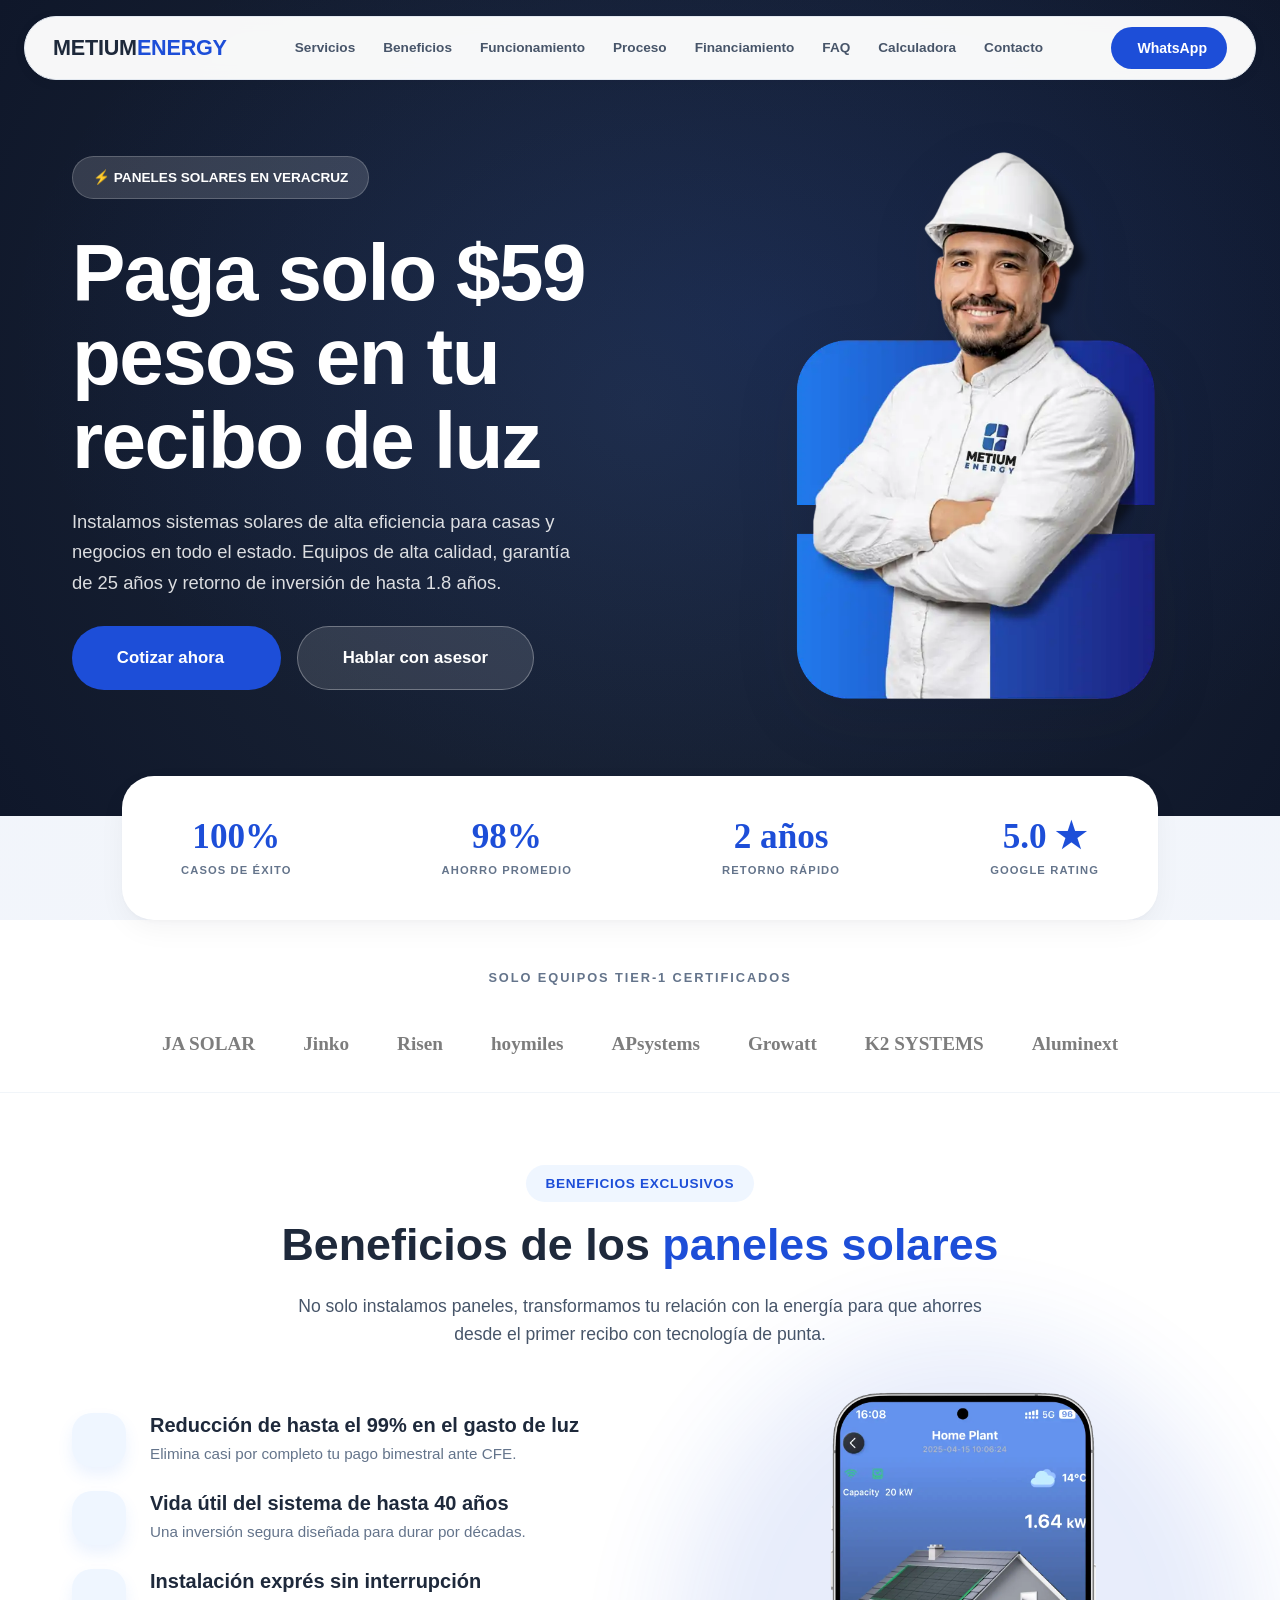
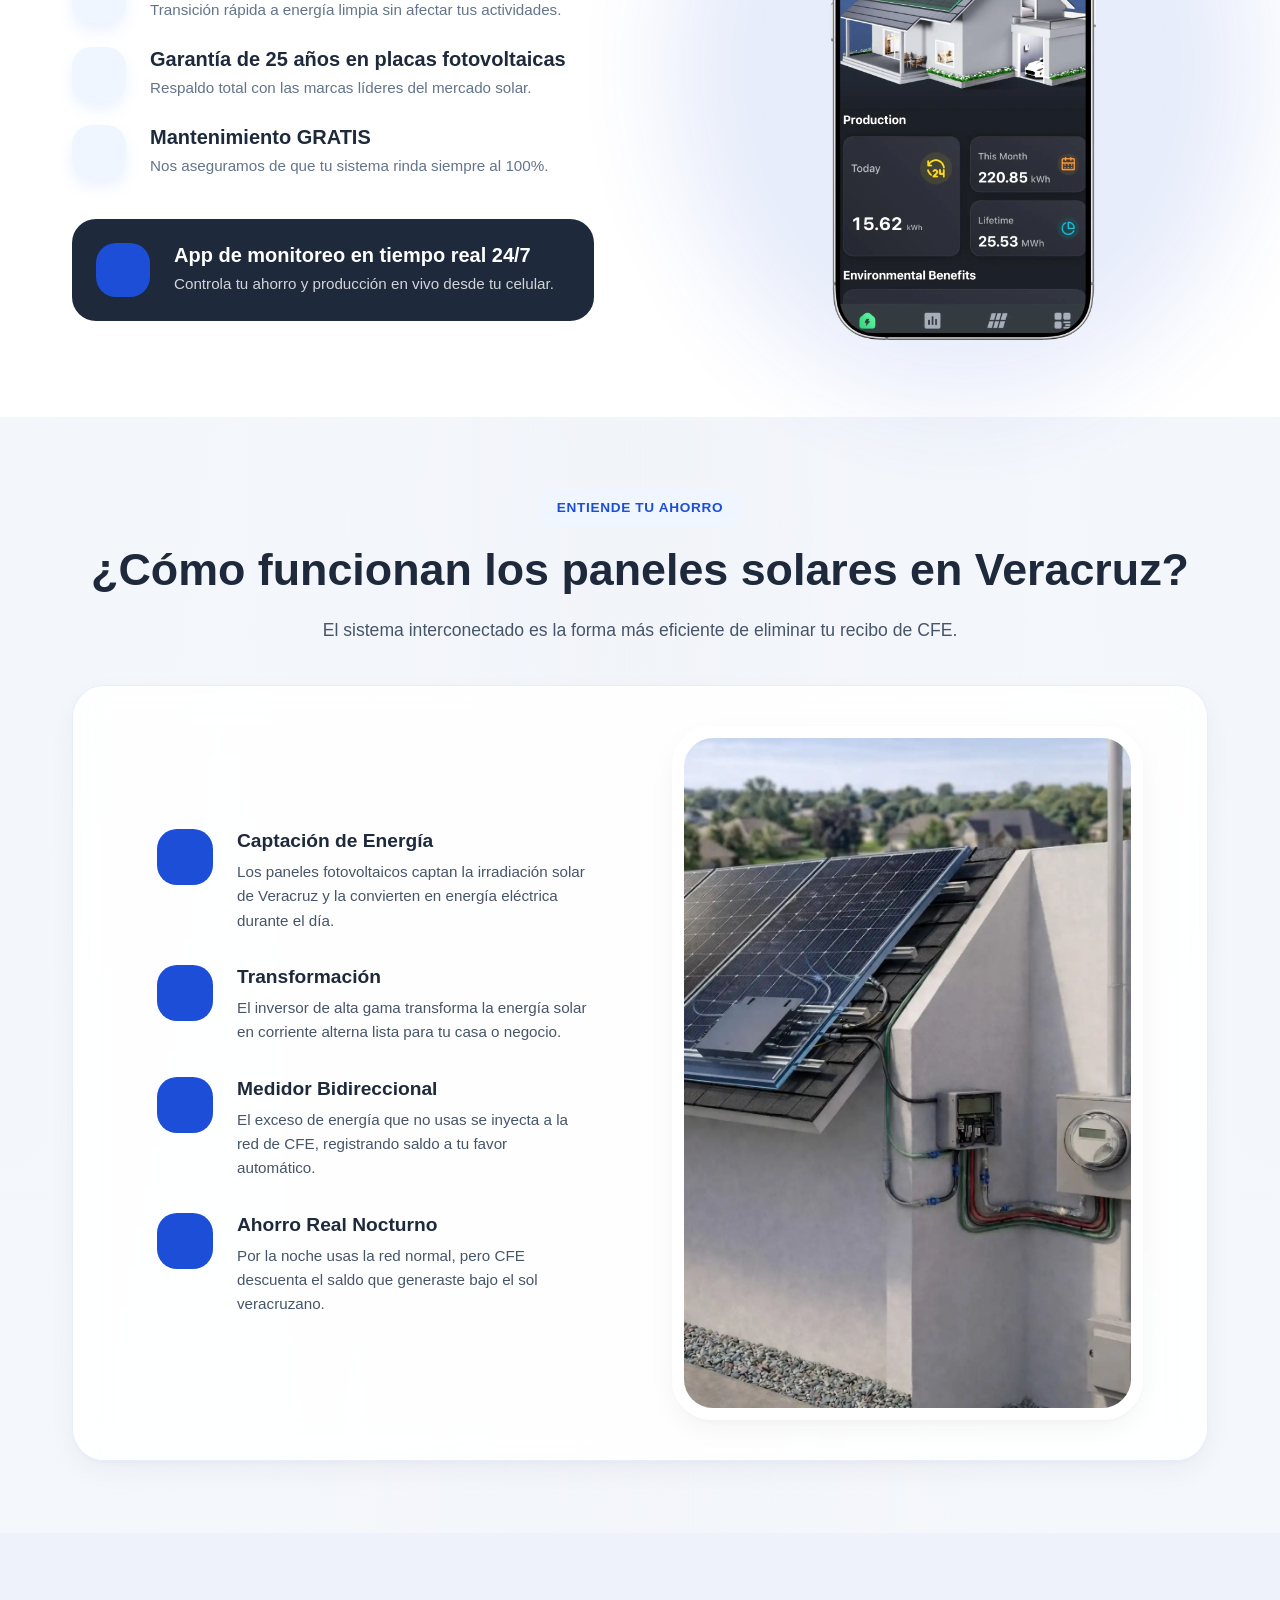
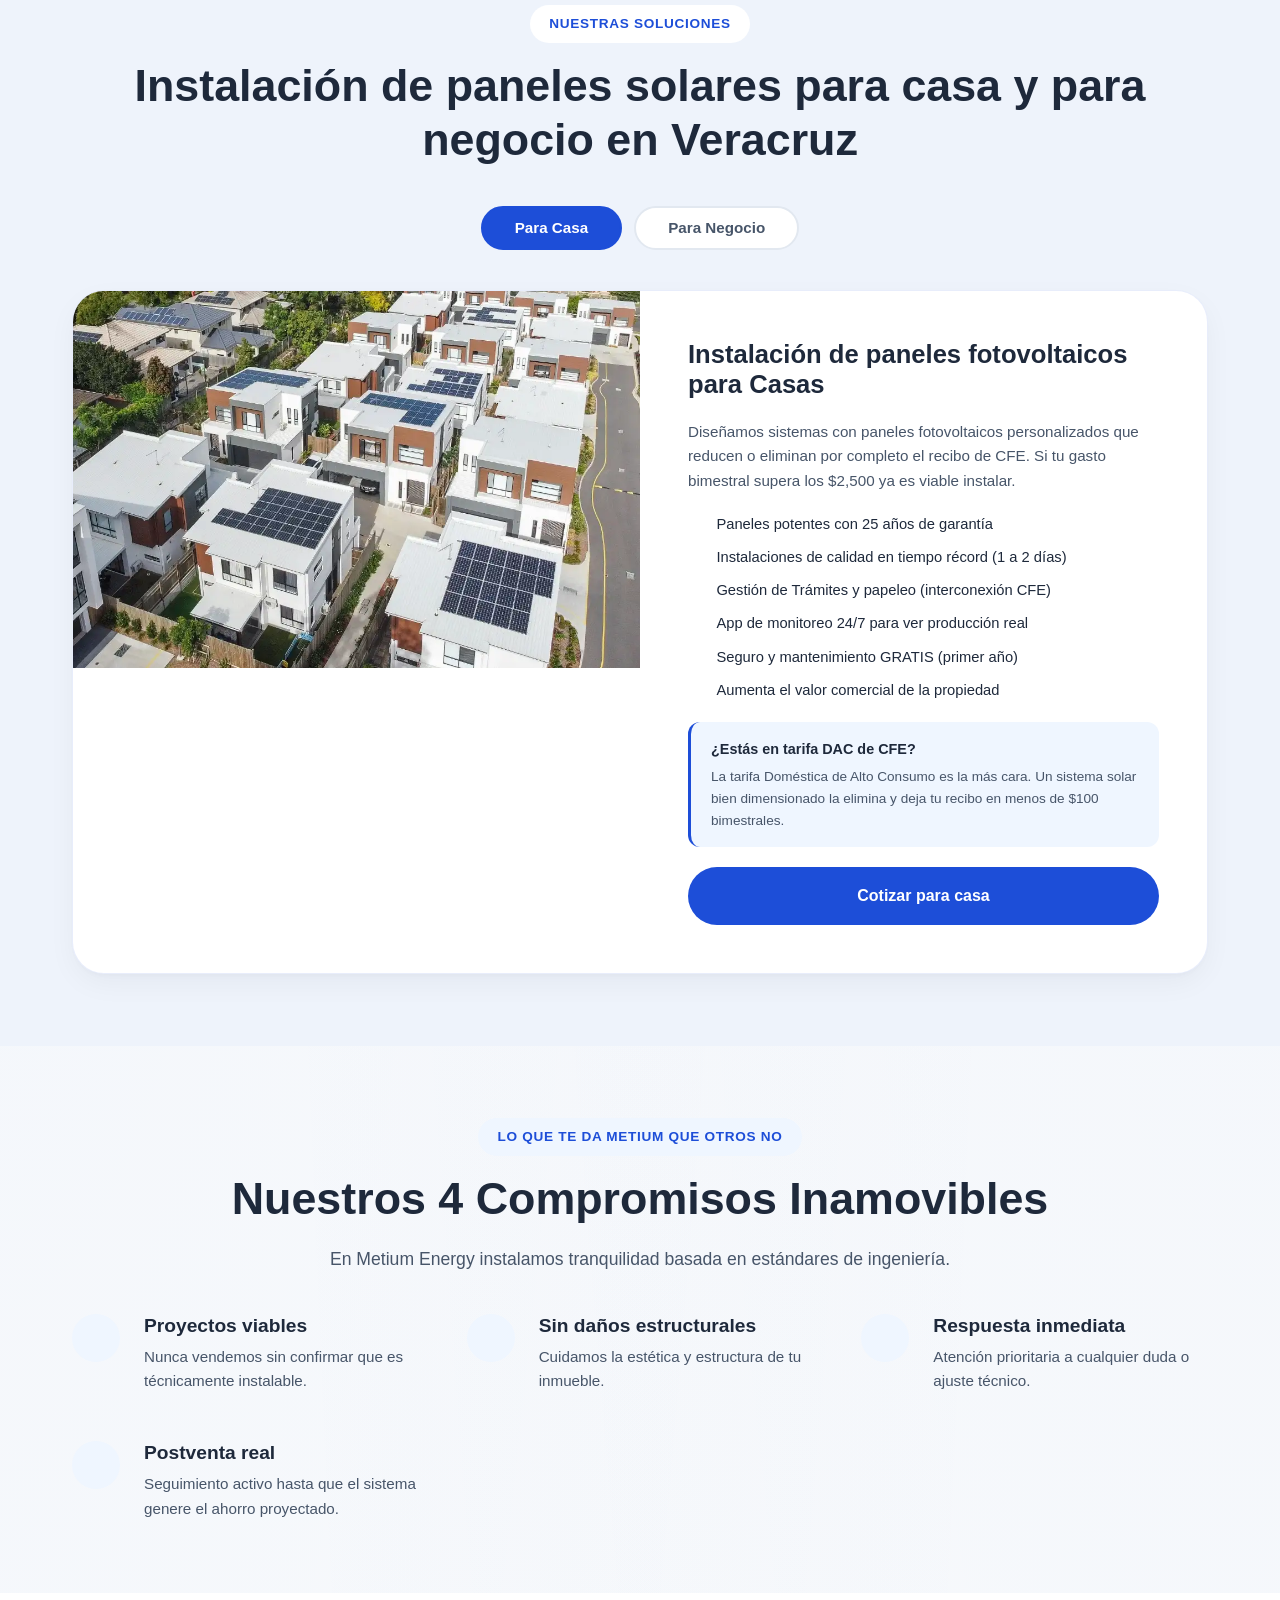
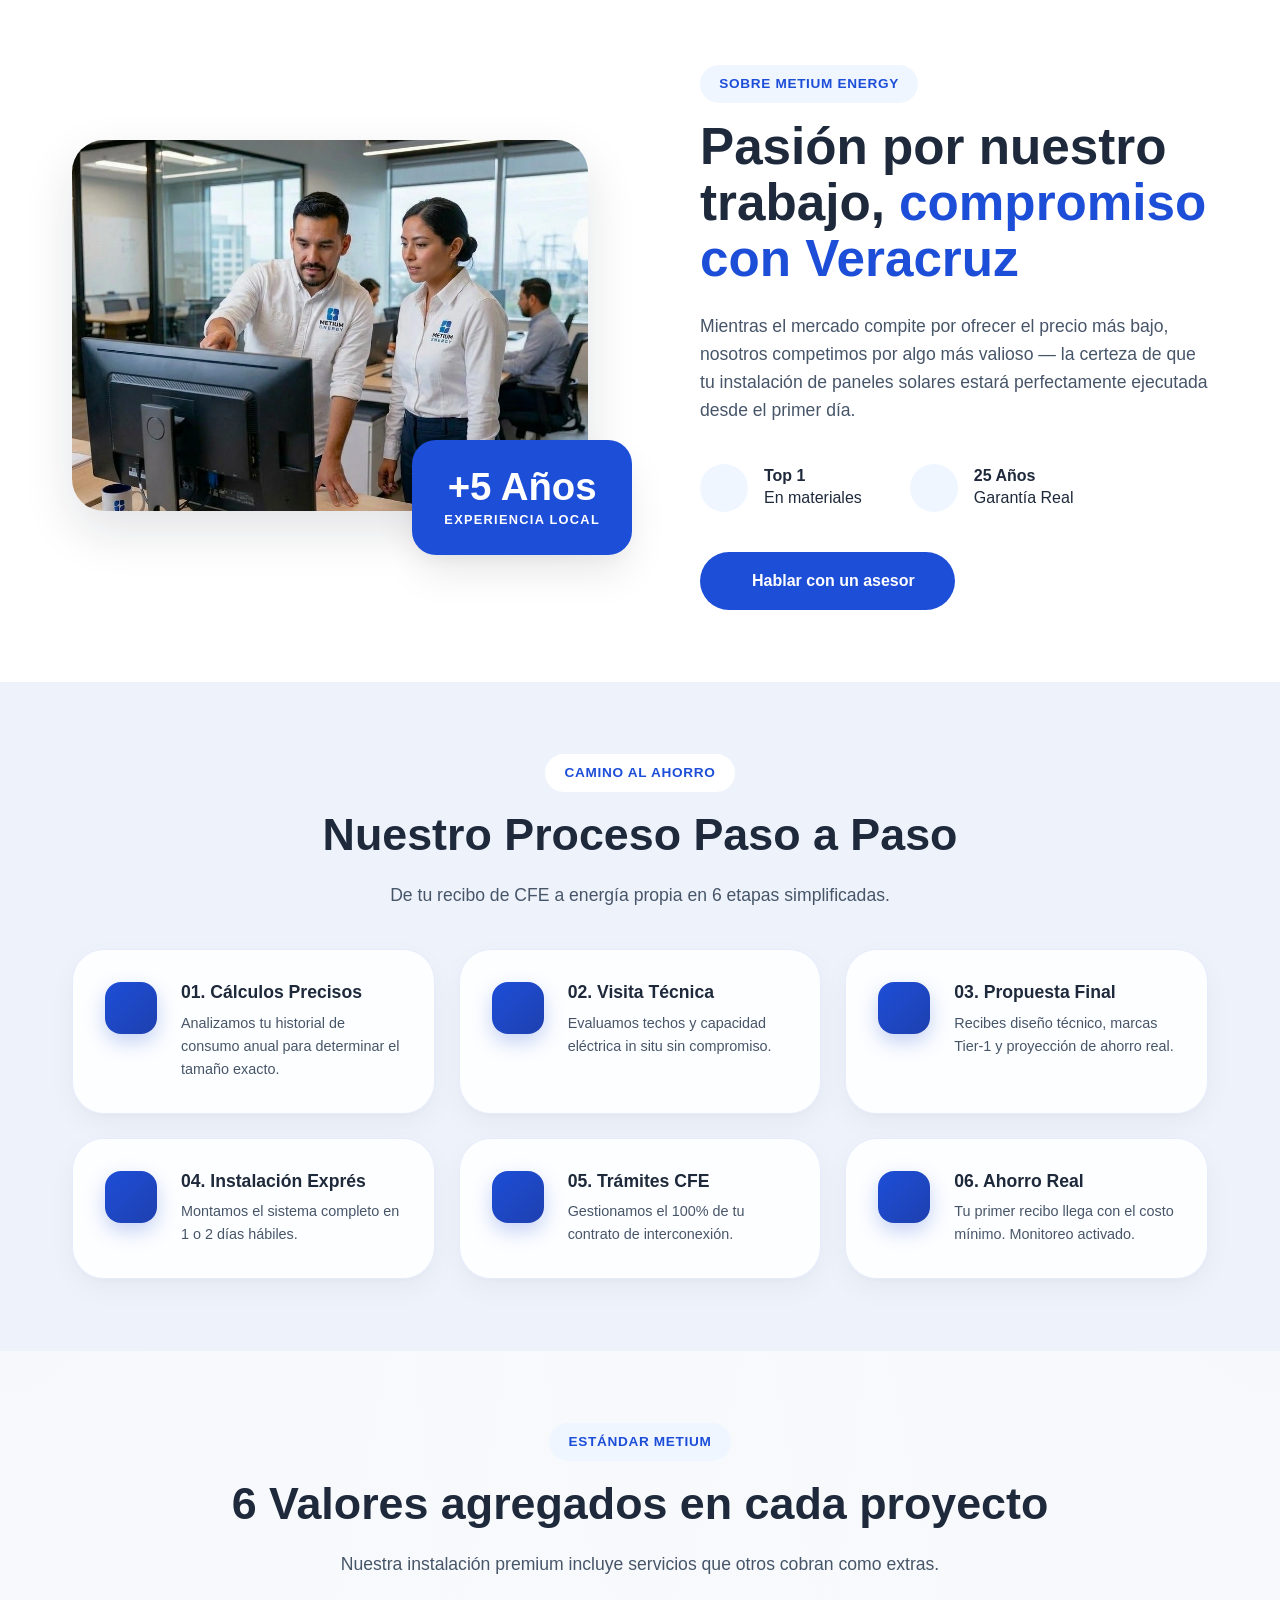
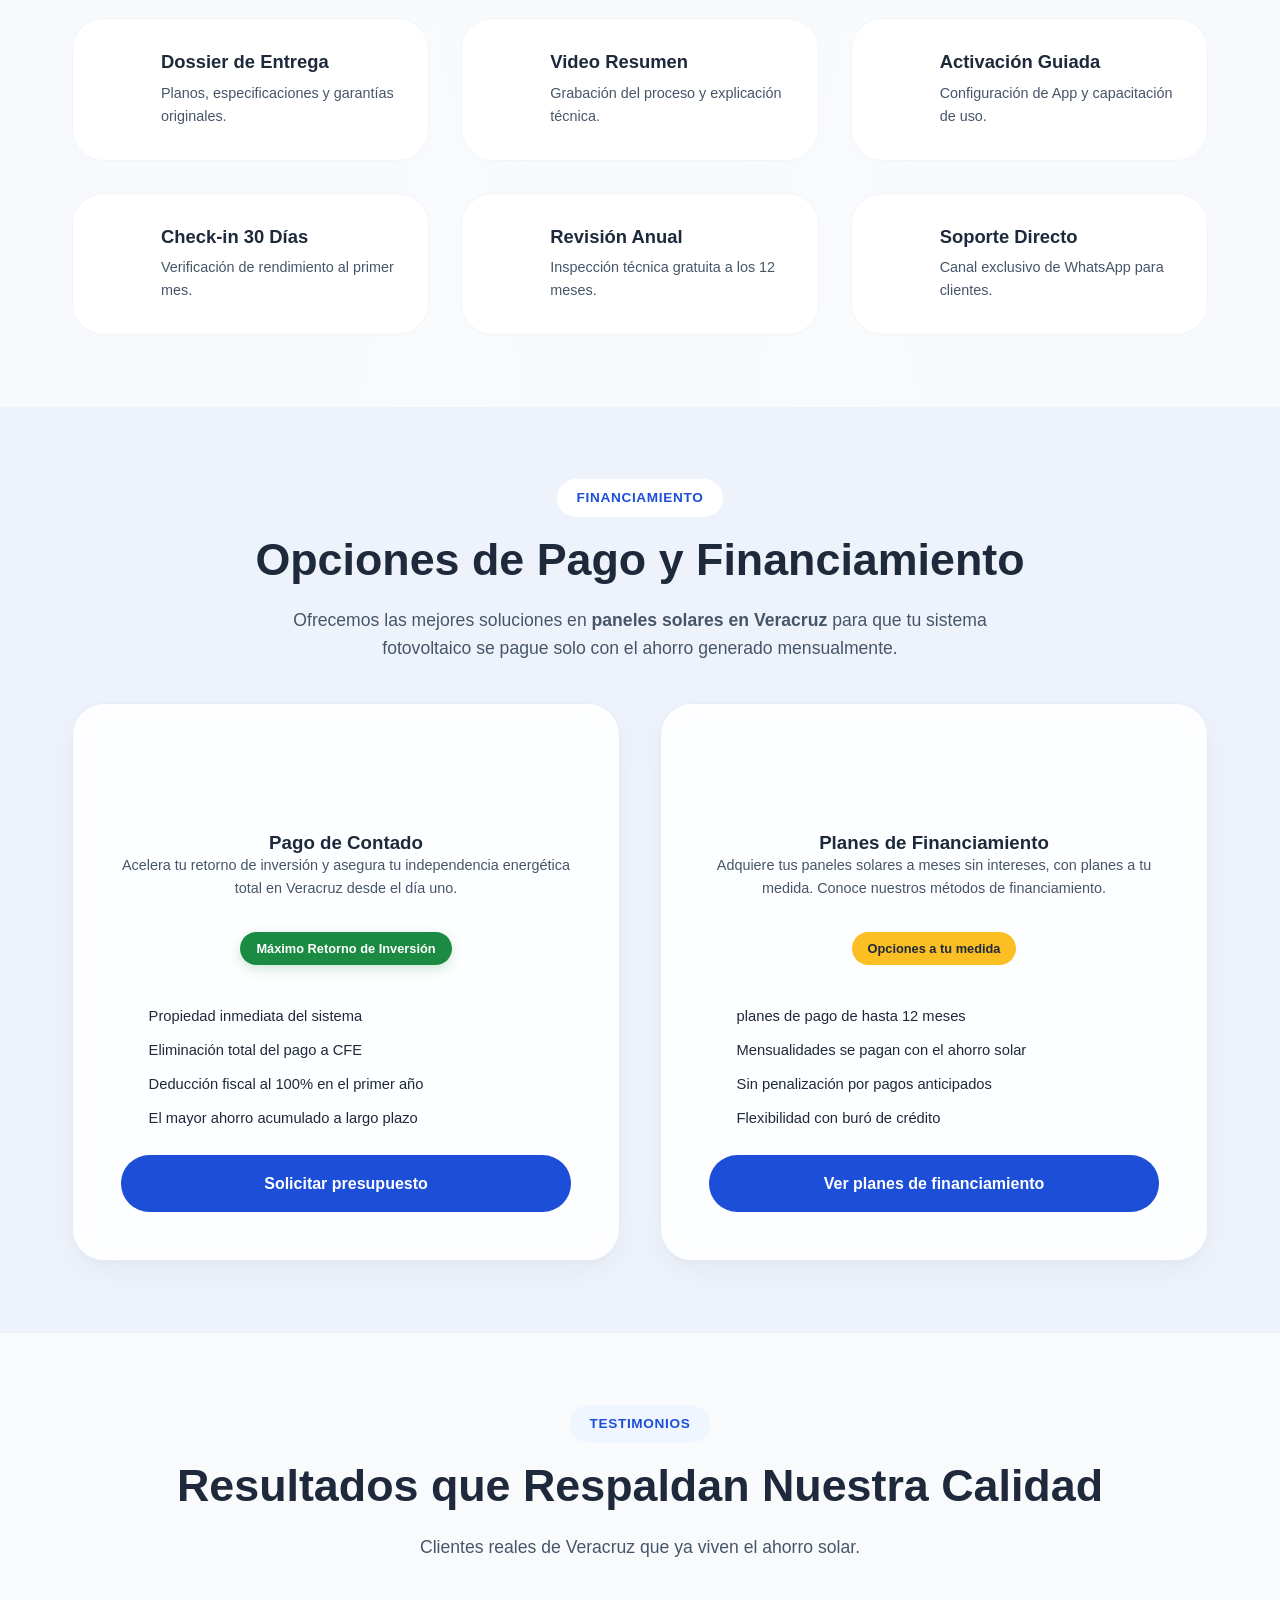
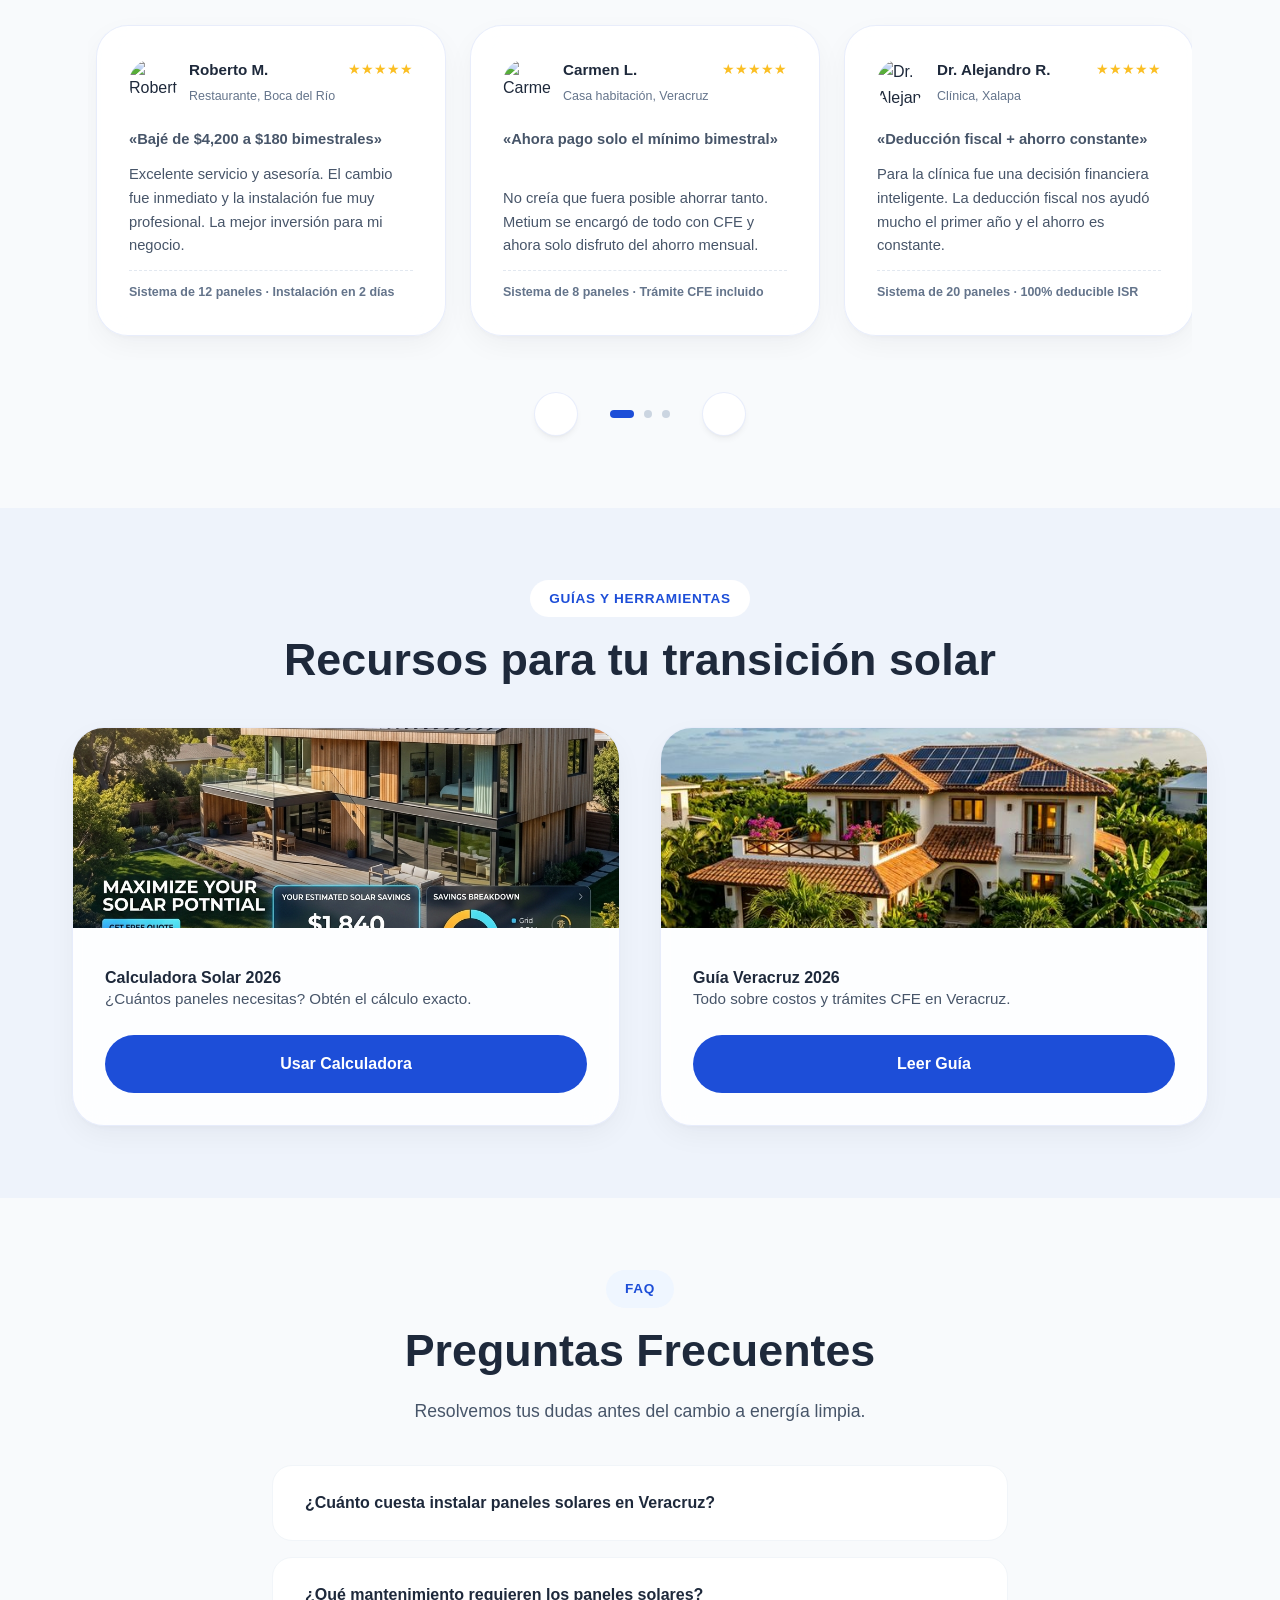
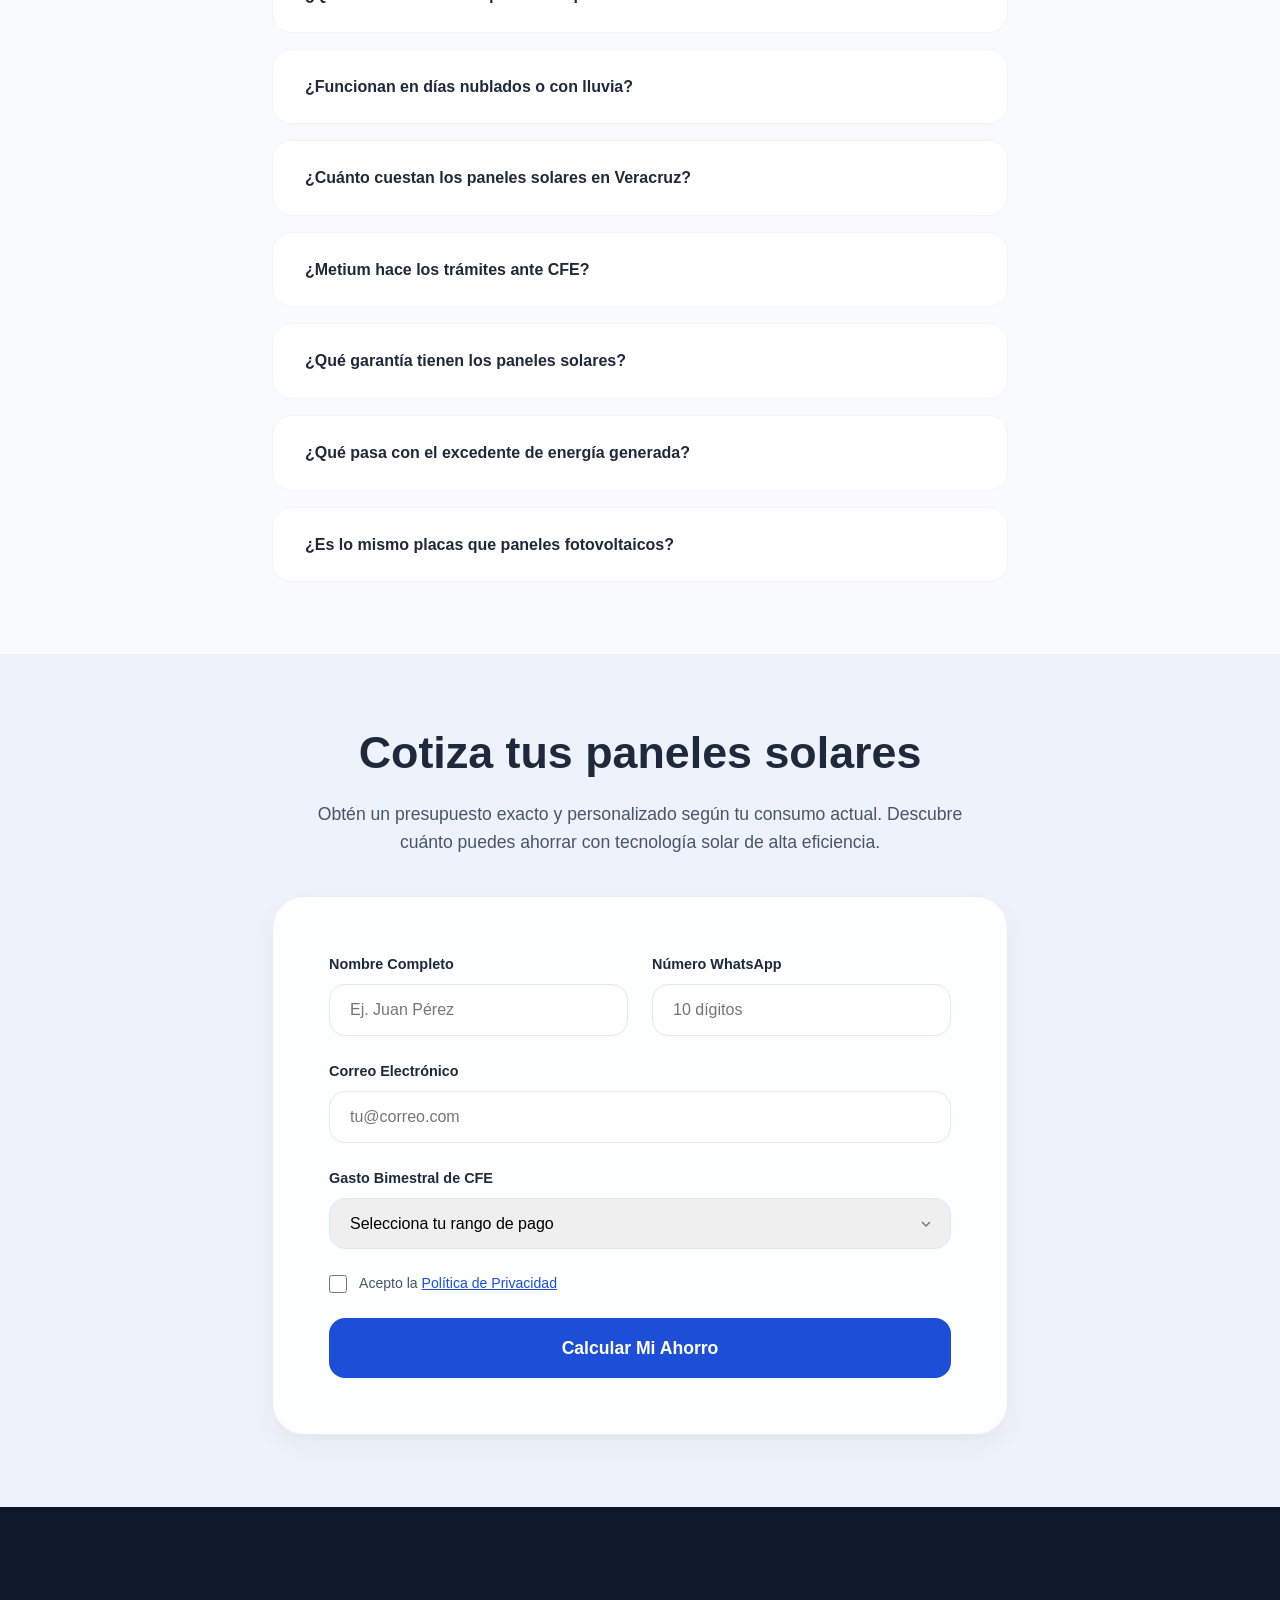
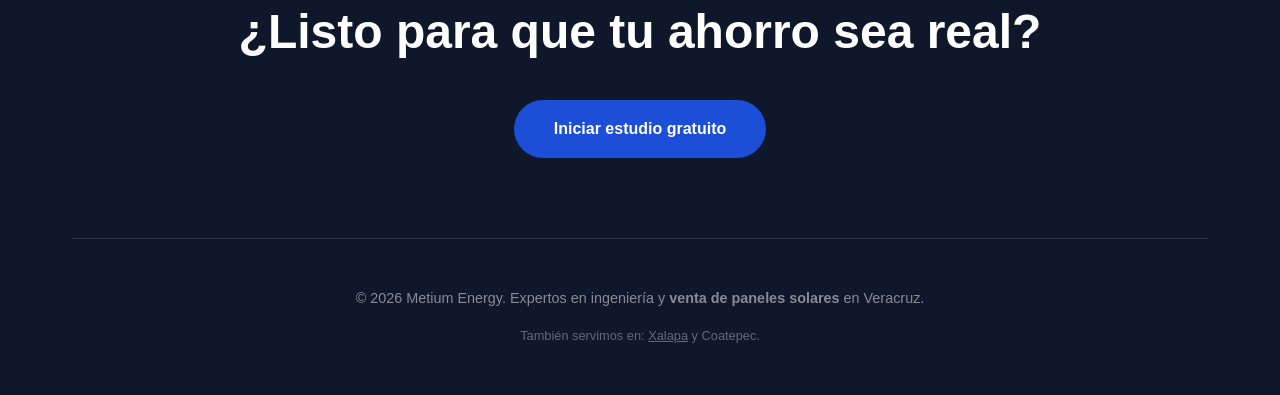
==== commit afaca887: "feat: event delegation, DOM cache, form highlight, auto-focus, lead origin tracking" ====
--- a/index.html
+++ b/index.html
@@ -183,7 +183,7 @@
                             todo el estado. Equipos de alta calidad, garantía de 25 años y retorno de inversión de hasta
                             1.8 años.</p>
                         <div class="hero-btns animate-fade-in">
-                            <a href="#formulario" class="btn btn-primary">Cotizar ahora <i
+                            <a href="#formulario" class="btn btn-primary" data-origin="general">Cotizar ahora <i
                                     data-lucide="arrow-right"></i></a>
                             <a href="https://wa.me/5212282100749?text=Hola!%20Quiero%20informaci%C3%B3n%20sobre%20paneles%20solares"
                                 class="btn btn-secondary">Hablar con asesor</a>
@@ -462,7 +462,7 @@
                                 <p>La tarifa Doméstica de Alto Consumo es la más cara. Un sistema solar bien
                                     dimensionado la elimina y deja tu recibo en menos de $100 bimestrales.</p>
                             </div>
-                            <a href="#formulario" class="btn btn-primary">Cotizar para casa</a>
+                            <a href="#formulario" class="btn btn-primary" data-origin="casa">Cotizar para casa</a>
                         </div>
                     </div>
                 </div>
@@ -495,7 +495,7 @@
                                 <p>Bajo la Ley del ISR en México, la inversión en energías renovables es totalmente
                                     deducible, acelerando tu retorno de inversión.</p>
                             </div>
-                            <a href="#formulario" class="btn btn-primary">Cotizar para empresa</a>
+                            <a href="#formulario" class="btn btn-primary" data-origin="empresa">Cotizar para empresa</a>
                         </div>
                     </div>
                 </div>
@@ -728,7 +728,7 @@
                             <li><i data-lucide="circle-check"></i> Deducción fiscal al 100% en el primer año</li>
                             <li><i data-lucide="circle-check"></i> El mayor ahorro acumulado a largo plazo</li>
                         </ul>
-                        <a href="#formulario" class="btn btn-primary full-width">Solicitar presupuesto</a>
+                        <a href="#formulario" class="btn btn-primary full-width" data-origin="financiamiento">Solicitar presupuesto</a>
                     </div>
                     <div class="payment-card glass">
                         <div class="pay-icon"><i data-lucide="trending-up"></i></div>
@@ -743,7 +743,7 @@
                             <li><i data-lucide="circle-check"></i> Sin penalización por pagos anticipados</li>
                             <li><i data-lucide="circle-check"></i> Flexibilidad con buró de crédito</li>
                         </ul>
-                        <a href="#formulario" class="btn btn-primary full-width">Ver planes de financiamiento</a>
+                        <a href="#formulario" class="btn btn-primary full-width" data-origin="financiamiento">Ver planes de financiamiento</a>
                     </div>
                 </div>
             </div>
@@ -949,7 +949,8 @@
                     <form id="solarCalculator" name="contacto_metium" method="POST" data-netlify="true"
                         data-netlify-honeypot="bot-field">
                         <input type="hidden" name="form-name" value="contacto_metium" />
-                        <p style="display:none;"><label>Don’t fill this out: <input name="bot-field" /></label></p>
+                        <input type="hidden" name="origen" id="formOrigen" value="general" />
+                        <p style="display:none;"><label>Don't fill this out: <input name="bot-field" /></label></p>
                         <div class="form-row">
                             <div class="form-group">
                                 <label for="nombreCompleto">Nombre Completo</label>
@@ -997,7 +998,7 @@
         <div class="container">
             <div class="footer-cta">
                 <h2>¿Listo para que tu ahorro sea real?</h2>
-                <a href="#formulario" class="btn btn-primary">Iniciar estudio gratuito</a>
+                <a href="#formulario" class="btn btn-primary" data-origin="general">Iniciar estudio gratuito</a>
             </div>
             <div class="footer-bottom">
                 <p>&copy; 2026 Metium Energy. Expertos en ingeniería y <strong>venta de paneles solares</strong> en
--- a/css/components.css
+++ b/css/components.css
@@ -5,6 +5,16 @@
     border: 1px solid var(--glass-border);
     border-radius: 2rem;
     box-shadow: var(--shadow-premium);
+}
+
+/* Form Highlight: pulso de brillo al llegar al formulario via botón Cotizar */
+@keyframes formHighlight {
+    0%   { box-shadow: var(--shadow-premium); border-color: var(--glass-border); }
+    35%  { box-shadow: 0 0 0 6px rgba(29, 78, 216, 0.18), var(--shadow-float); border-color: rgba(29, 78, 216, 0.45); }
+    100% { box-shadow: var(--shadow-premium); border-color: var(--glass-border); }
+}
+.form-highlight {
+    animation: formHighlight 1.6s ease-out forwards;
 }
 
 /* Buttons */
--- a/css/sections.css
+++ b/css/sections.css
@@ -1,4 +1,15 @@
-/* Scroll offset para evitar que el navbar fijo tape la sección al hacer scroll con ancla */
+/* Scroll offset para evitar que el navbar fijo tape las secciones al hacer scroll con ancla */
+#inicio,
+#beneficios,
+#como-funciona,
+#servicios,
+#sobre-nosotros,
+#proceso,
+#incluye,
+#pago,
+#testimonios,
+#blog,
+#faq,
 #formulario {
     scroll-margin-top: 110px;
 }
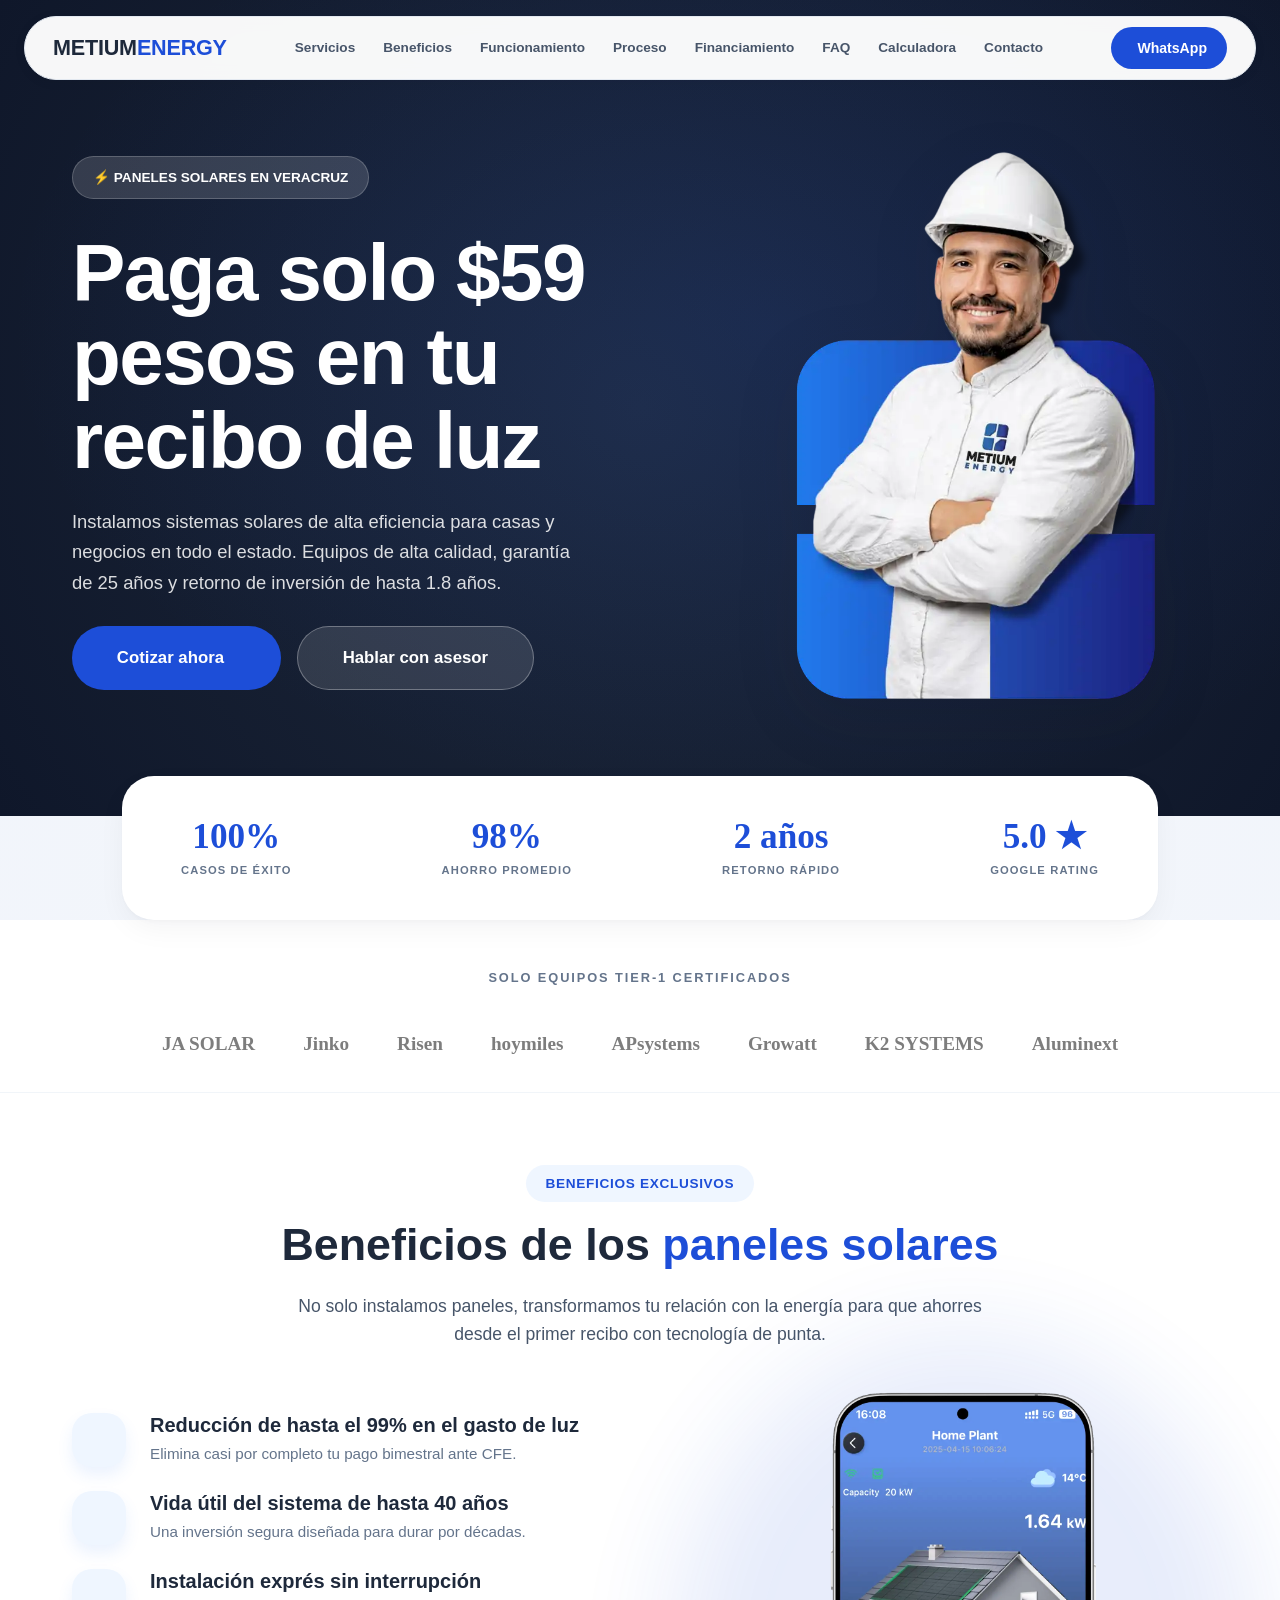
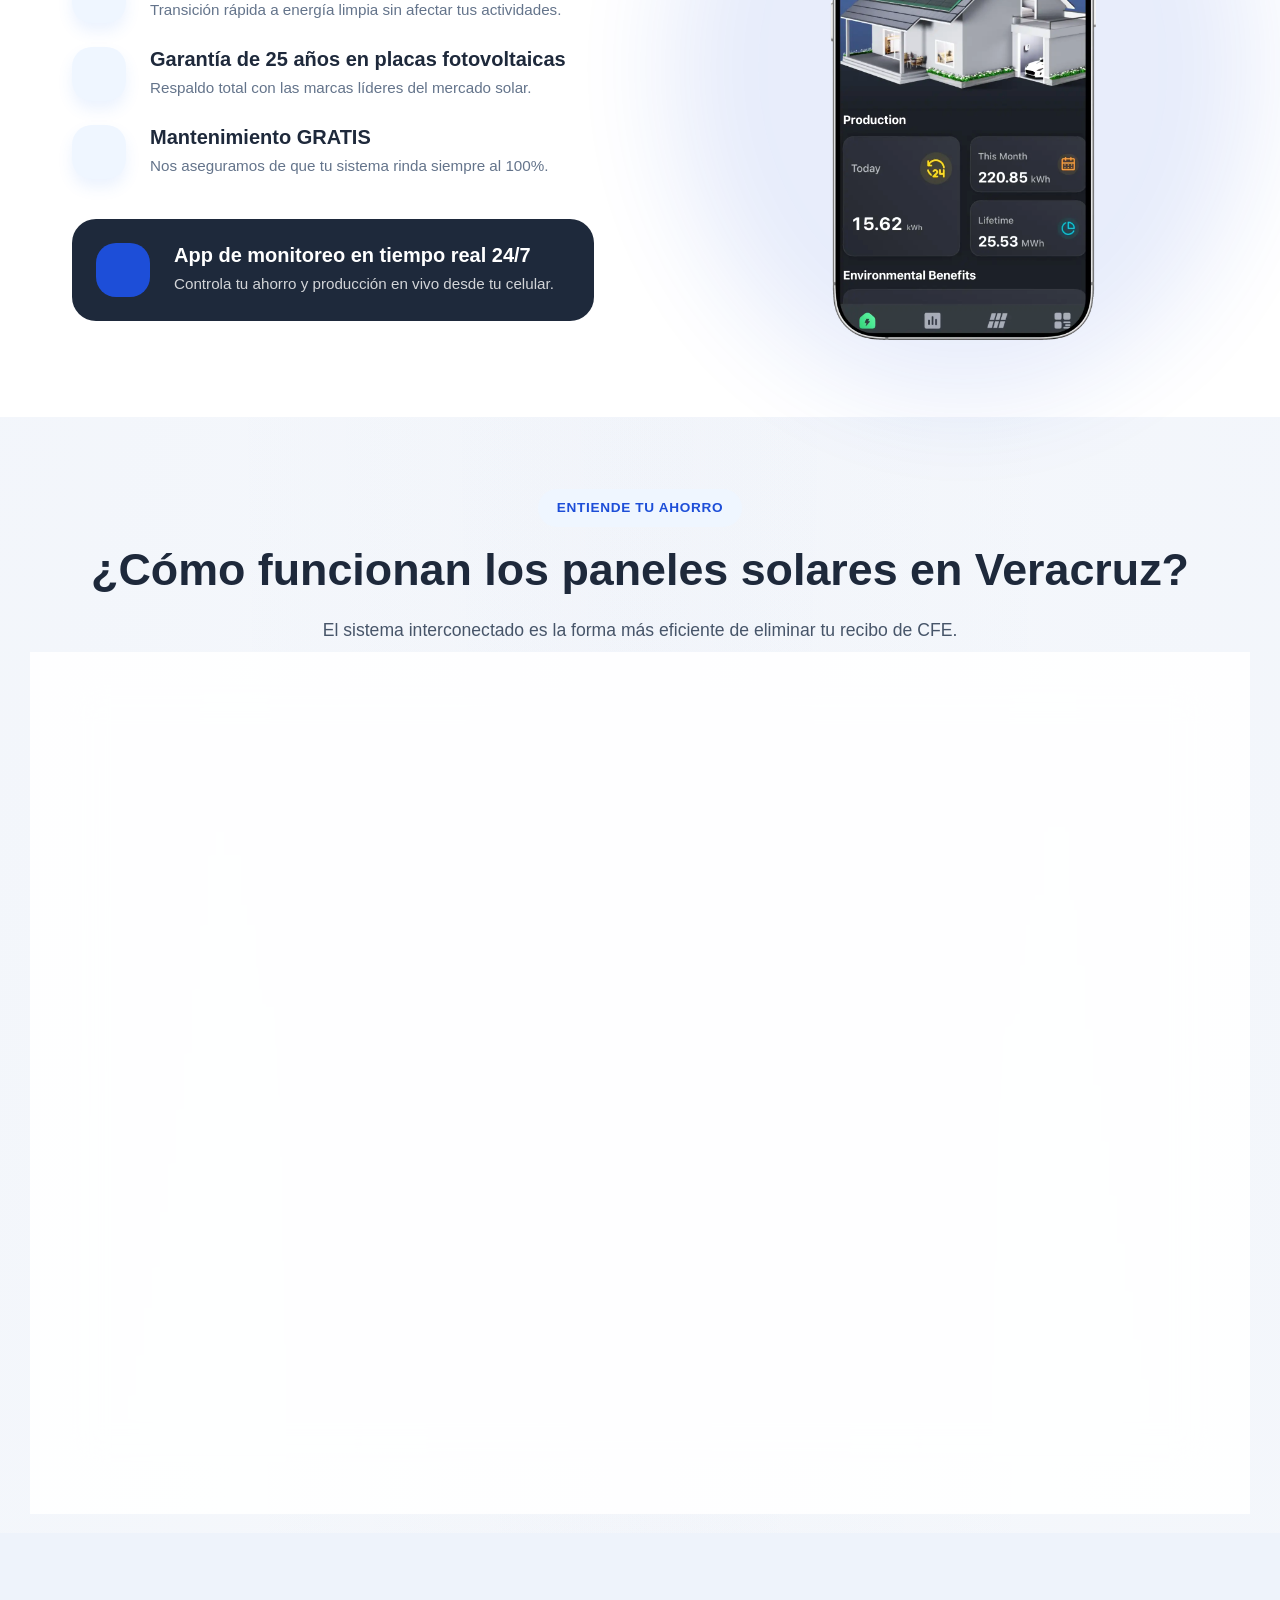
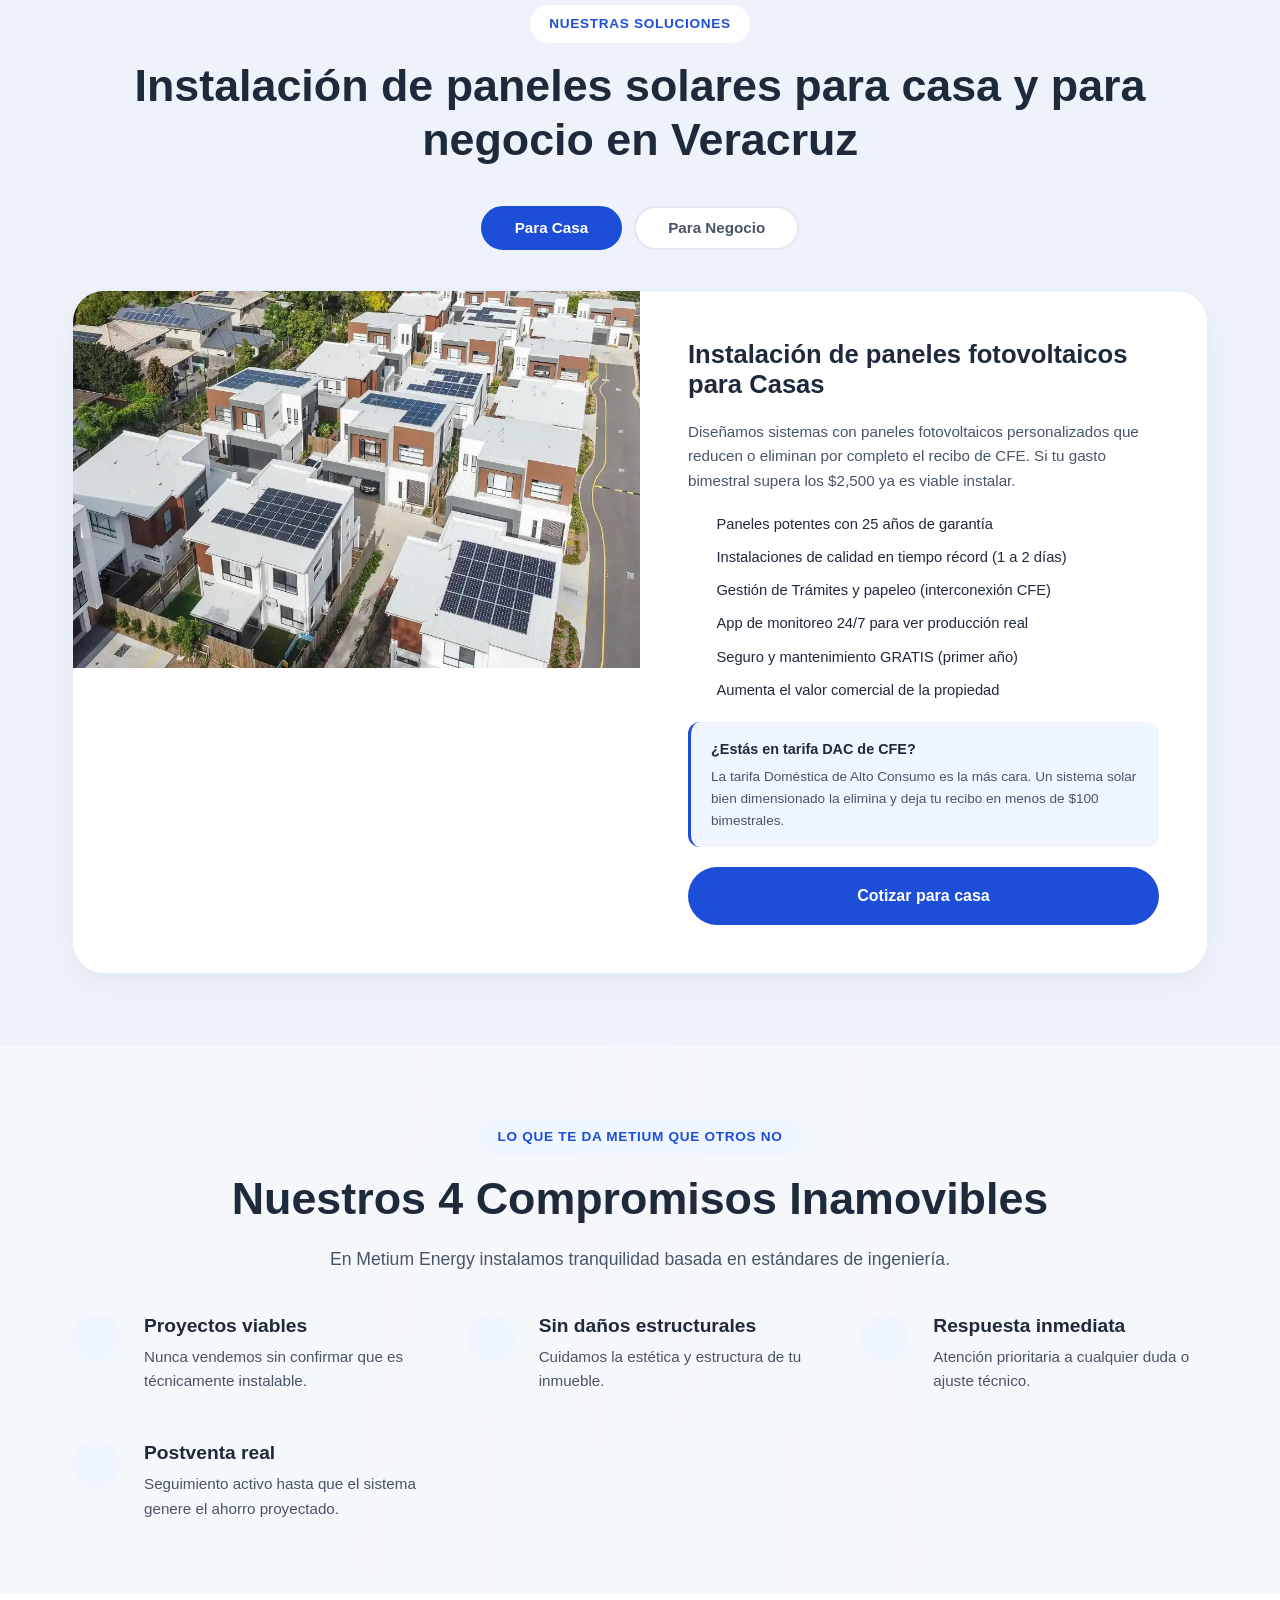
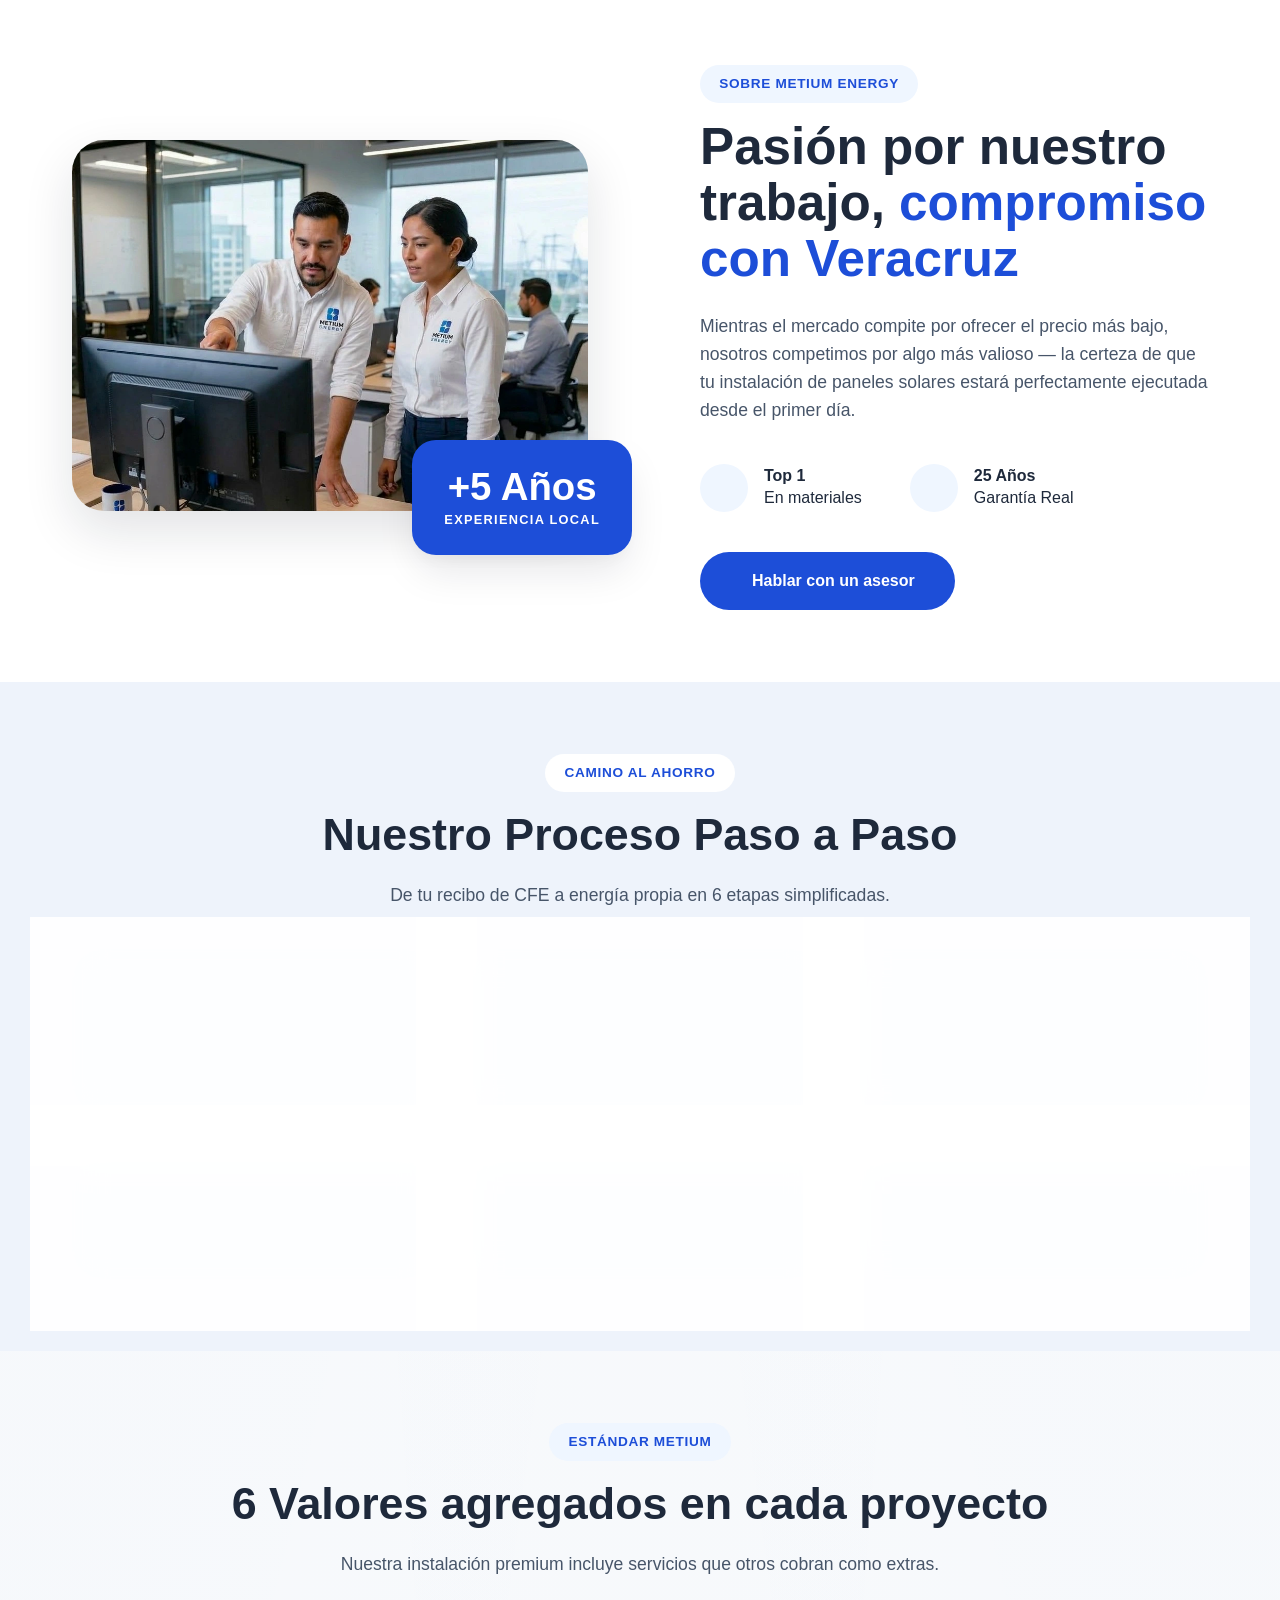
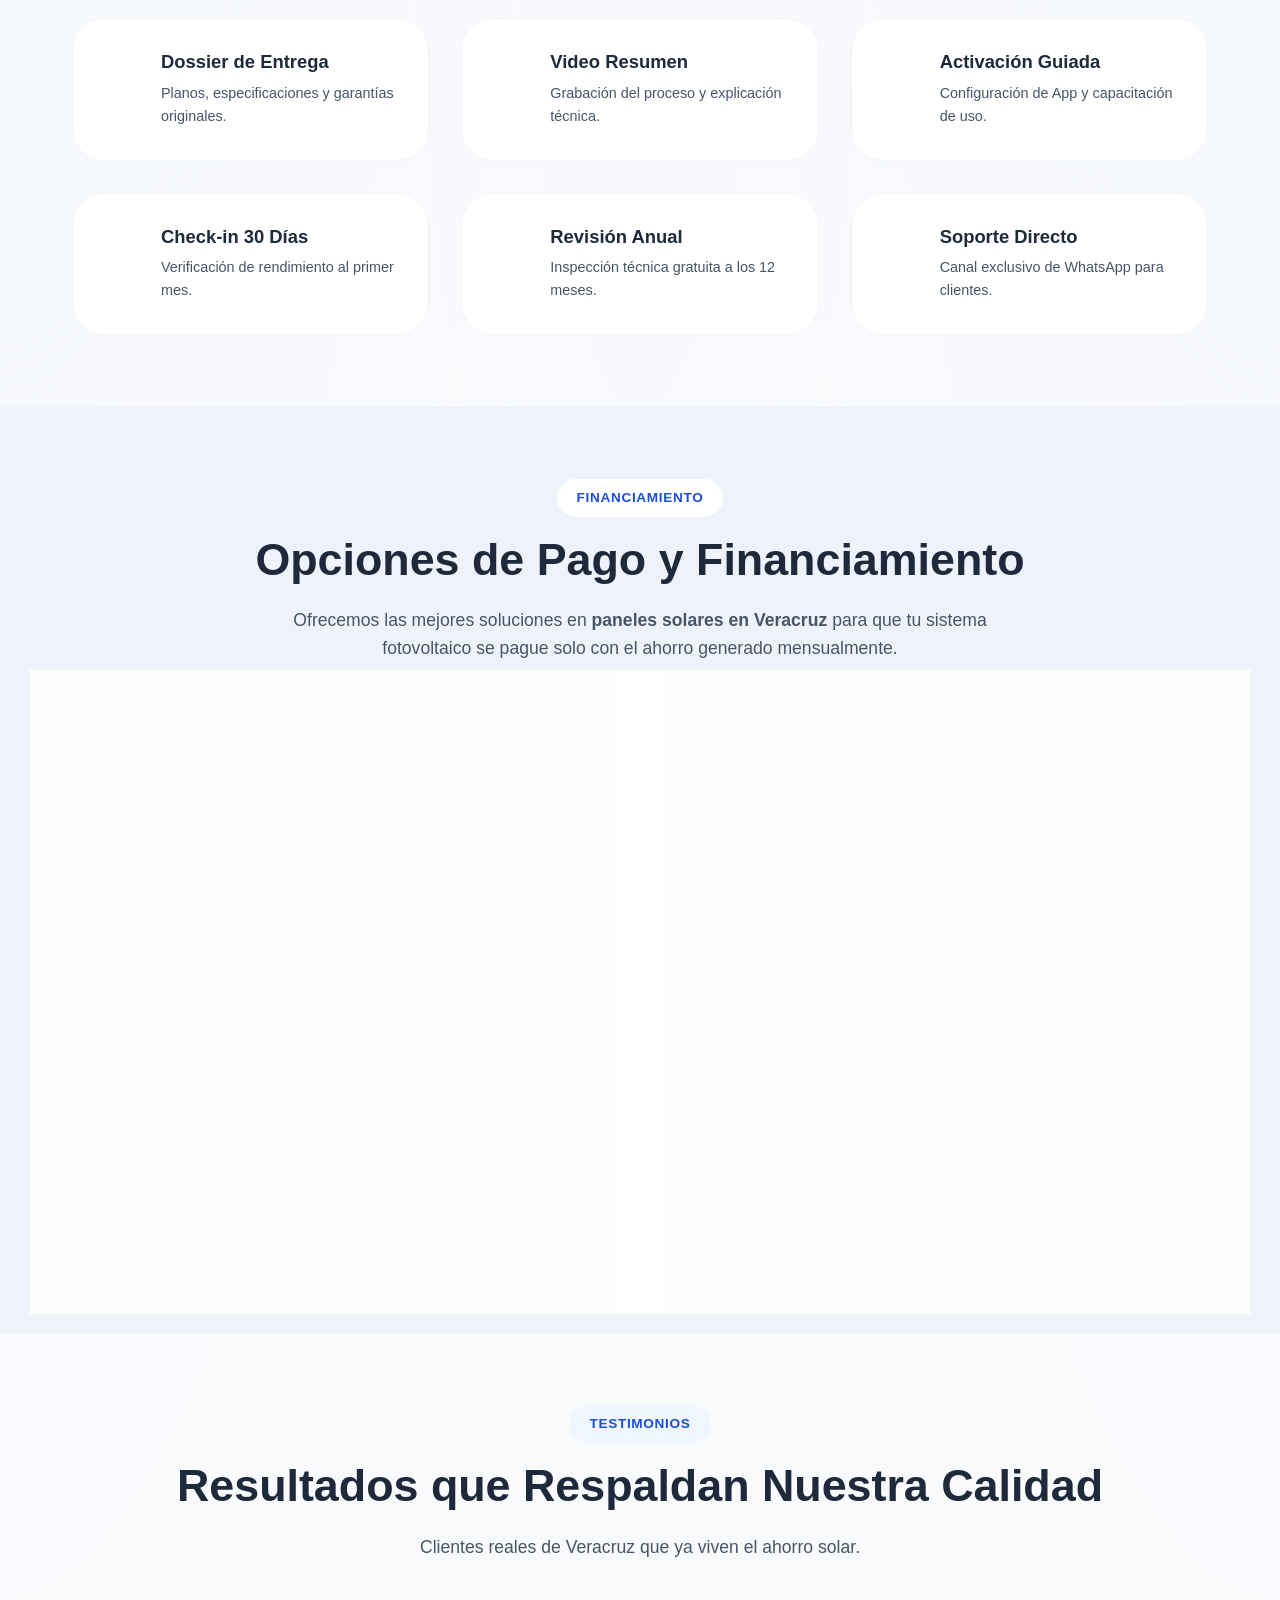
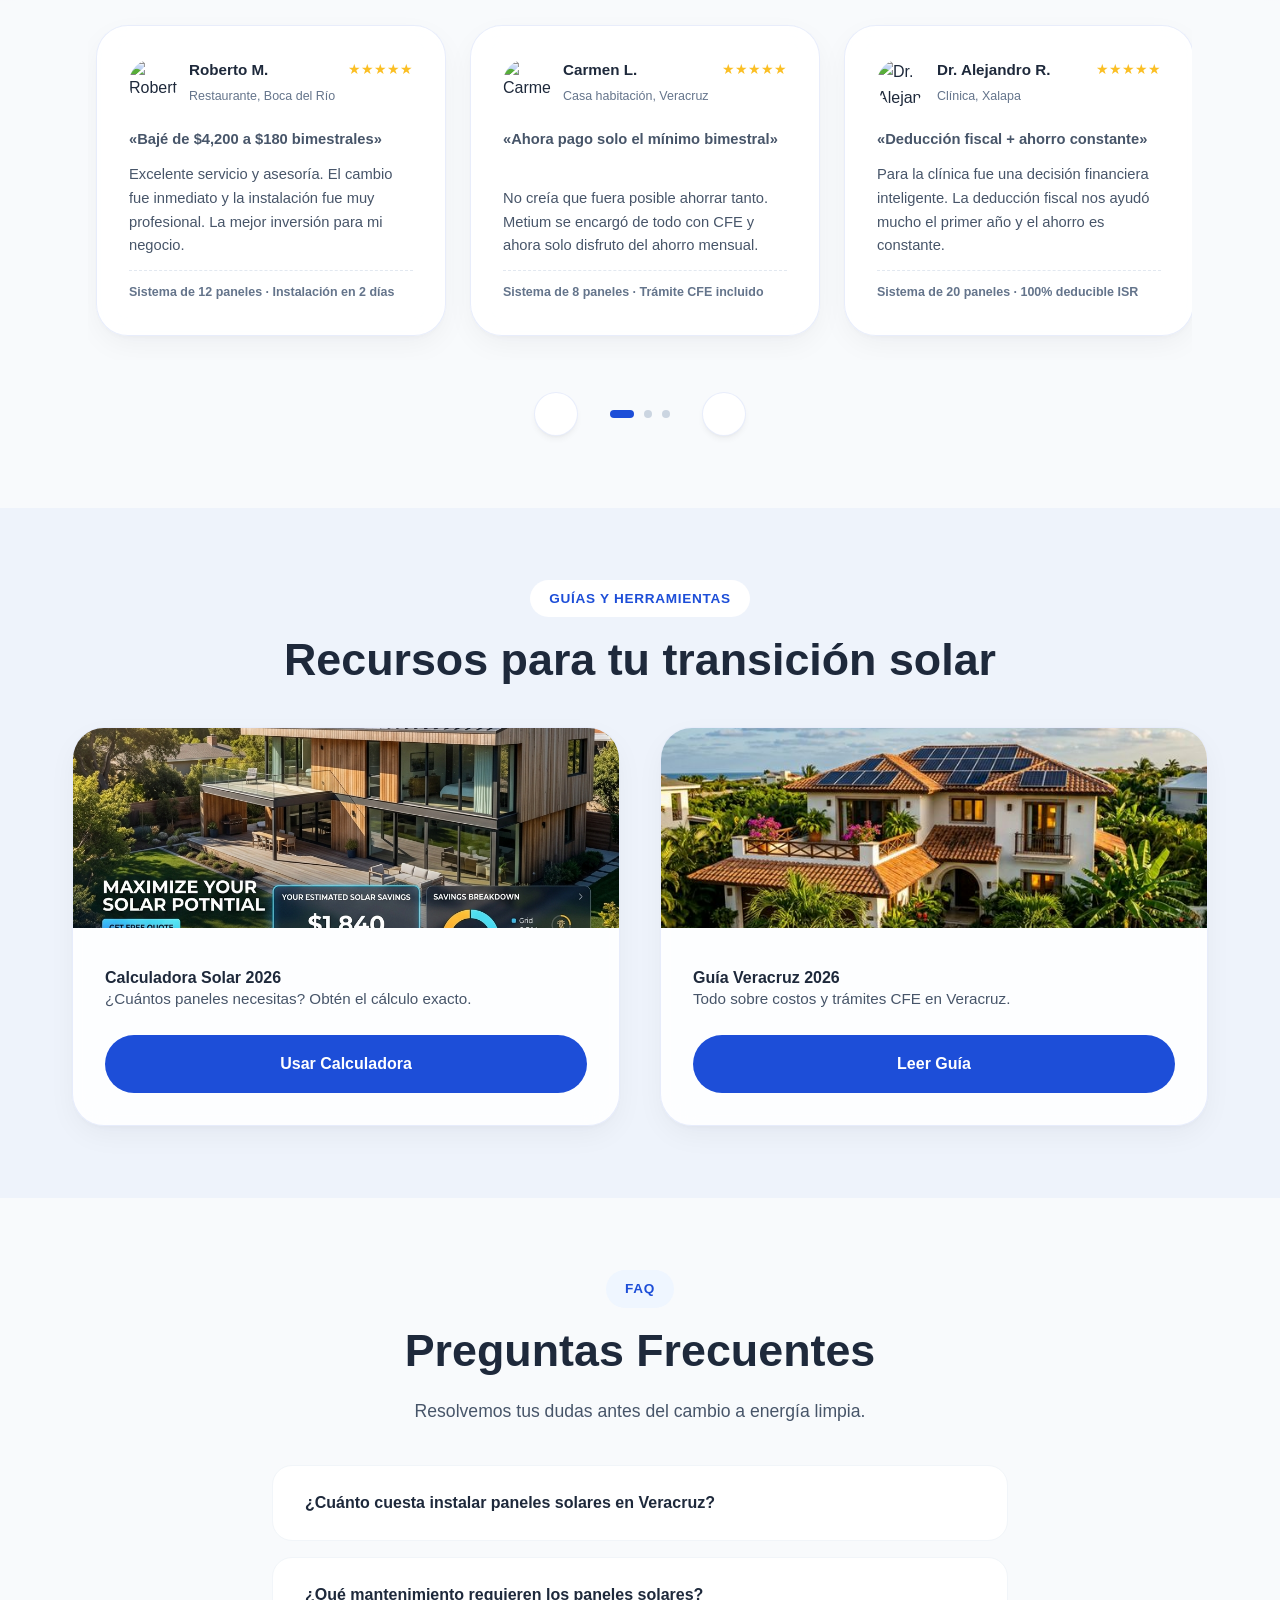
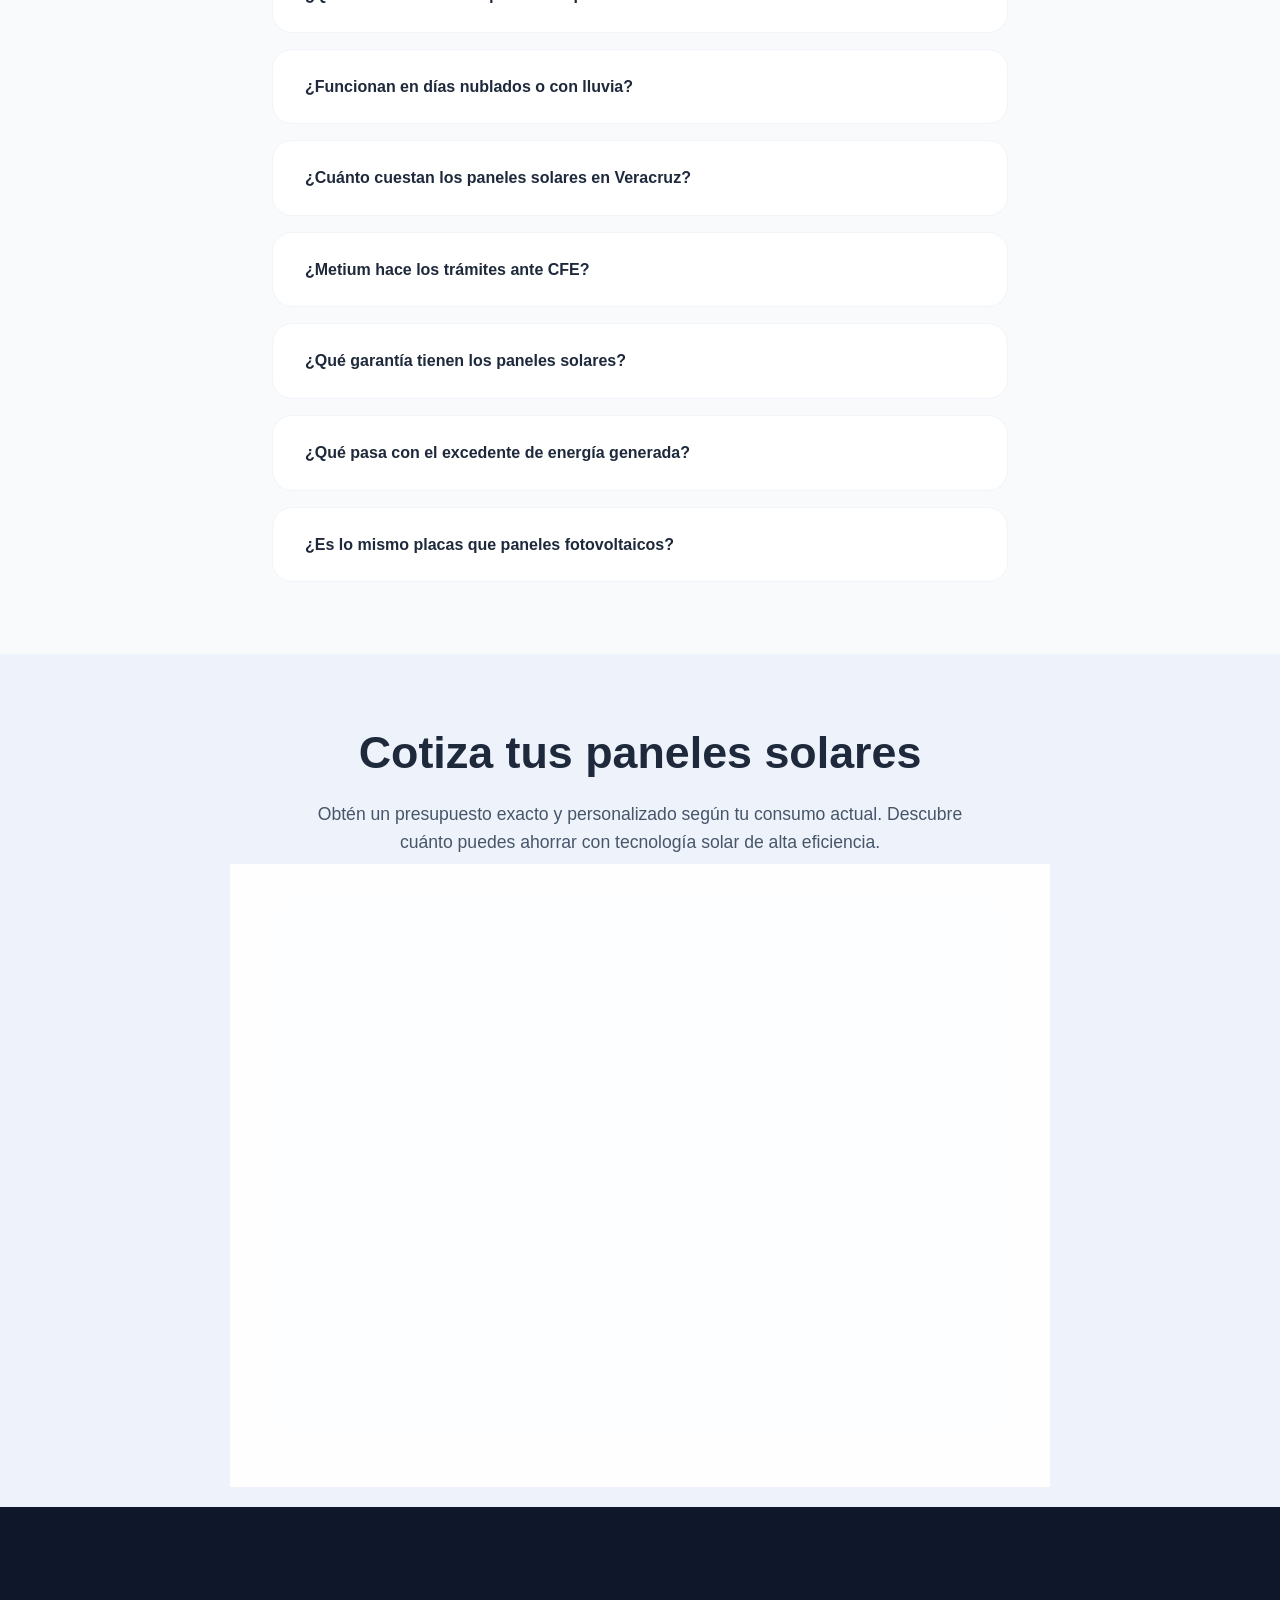
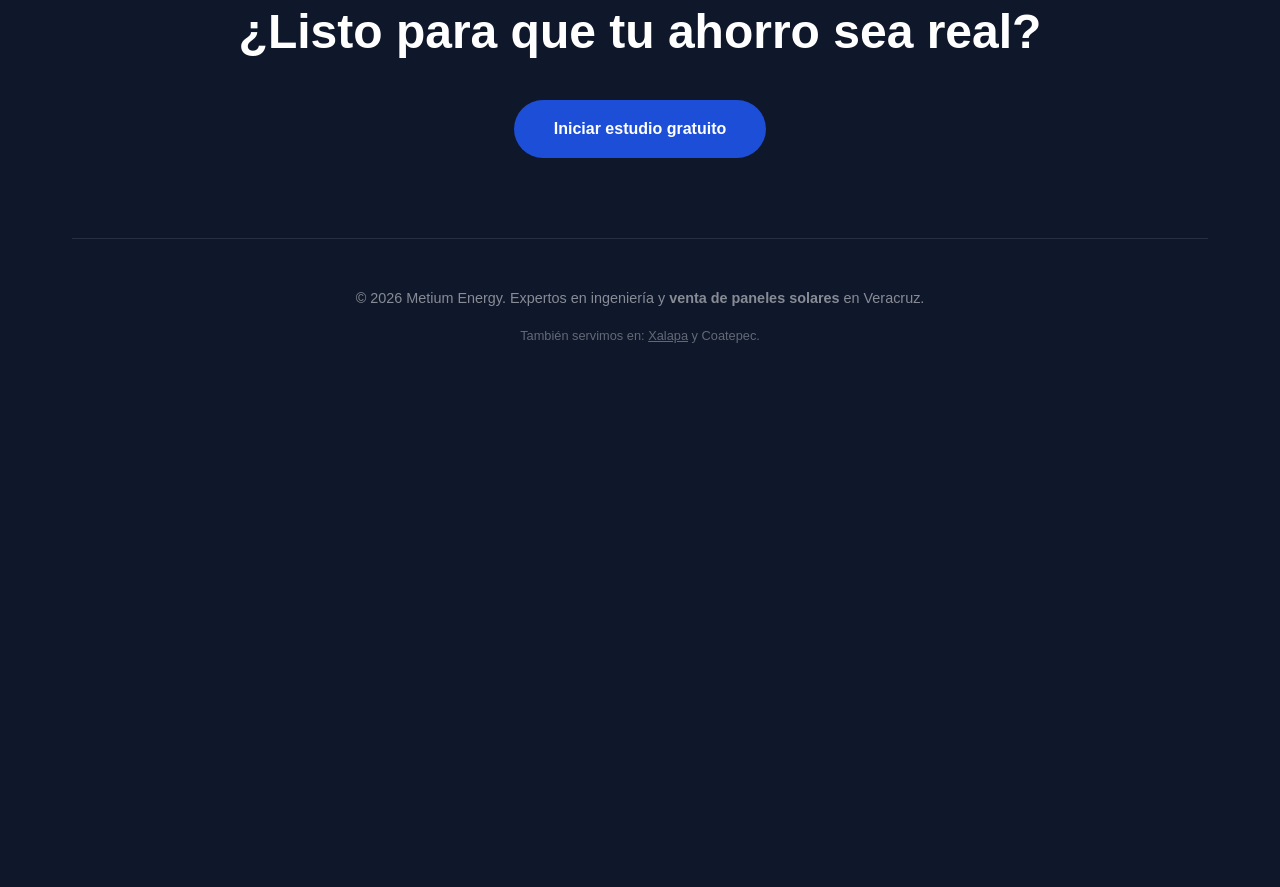
==== commit 72b7dbee: "fix: corregir scroll a formulario en movil y forzar recarga de cache CSS/JS" ====
--- a/index.html
+++ b/index.html
@@ -45,10 +45,10 @@
     <meta property="og:image" content="https://metium.com.mx/og-image.jpg">
 
     <!-- Modular CSS System (Replaces 1500+ lines in style.css) -->
-    <link rel="stylesheet" href="css/base.css?v=1.1">
-    <link rel="stylesheet" href="css/components.css?v=1.1">
-    <link rel="stylesheet" href="css/sections.css?v=1.1">
-    <link rel="stylesheet" href="css/responsive.css?v=1.1">
+    <link rel="stylesheet" href="css/base.css?v=1.2">
+    <link rel="stylesheet" href="css/components.css?v=1.2">
+    <link rel="stylesheet" href="css/sections.css?v=1.2">
+    <link rel="stylesheet" href="css/responsive.css?v=1.2">
 
     <!-- Lucide script moved to bottom for performance -->
 
@@ -1009,7 +1009,7 @@
         </div>
     </footer>
 
-    <script src="script.js?v=1.3" defer></script>
+    <script src="script.js?v=1.4" defer></script>
     <script src="https://unpkg.com/lucide" crossorigin="anonymous" defer></script>
     <script>
         // Init Lucide after scripts load
--- a/css/components.css
+++ b/css/components.css
@@ -314,6 +314,8 @@
     background: var(--bg-dark);
     color: #fff;
     padding: 6rem 0 3rem;
+    /* padding-bottom grande para que #formulario pueda scrollear al tope del viewport */
+    padding-bottom: 60vh;
 }
 
 .footer-cta {
--- a/css/responsive.css
+++ b/css/responsive.css
@@ -139,7 +139,7 @@
 
     /* Footer */
     .footer-cta h2        { font-size: clamp(1.4rem, 6vw, 1.8rem); }
-    .main-footer          { padding: 4rem 0 2rem; }
+    .main-footer          { padding-top: 4rem; padding-bottom: 60vh; }
 
     /* Nav mobile — Botón completo */
     .nav-cta-btn span     { display: inline; font-size: 0.75rem; }
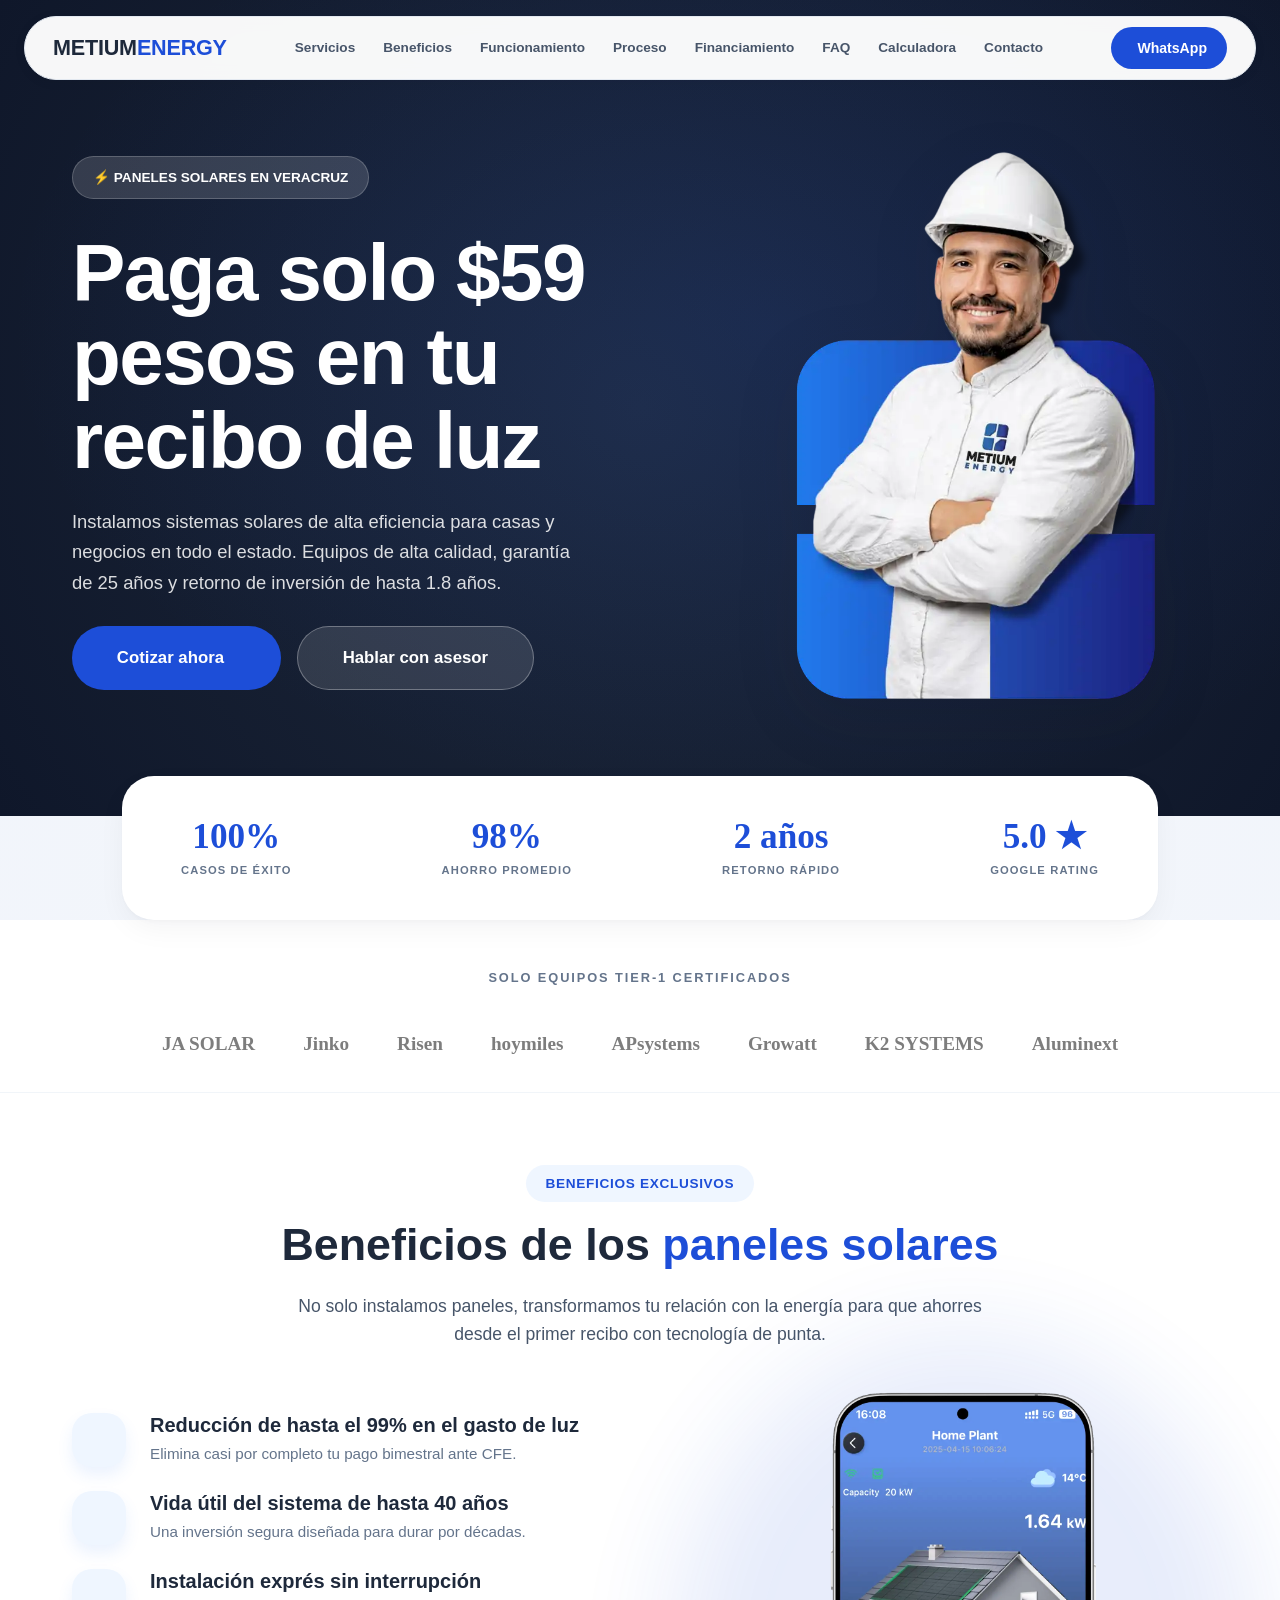
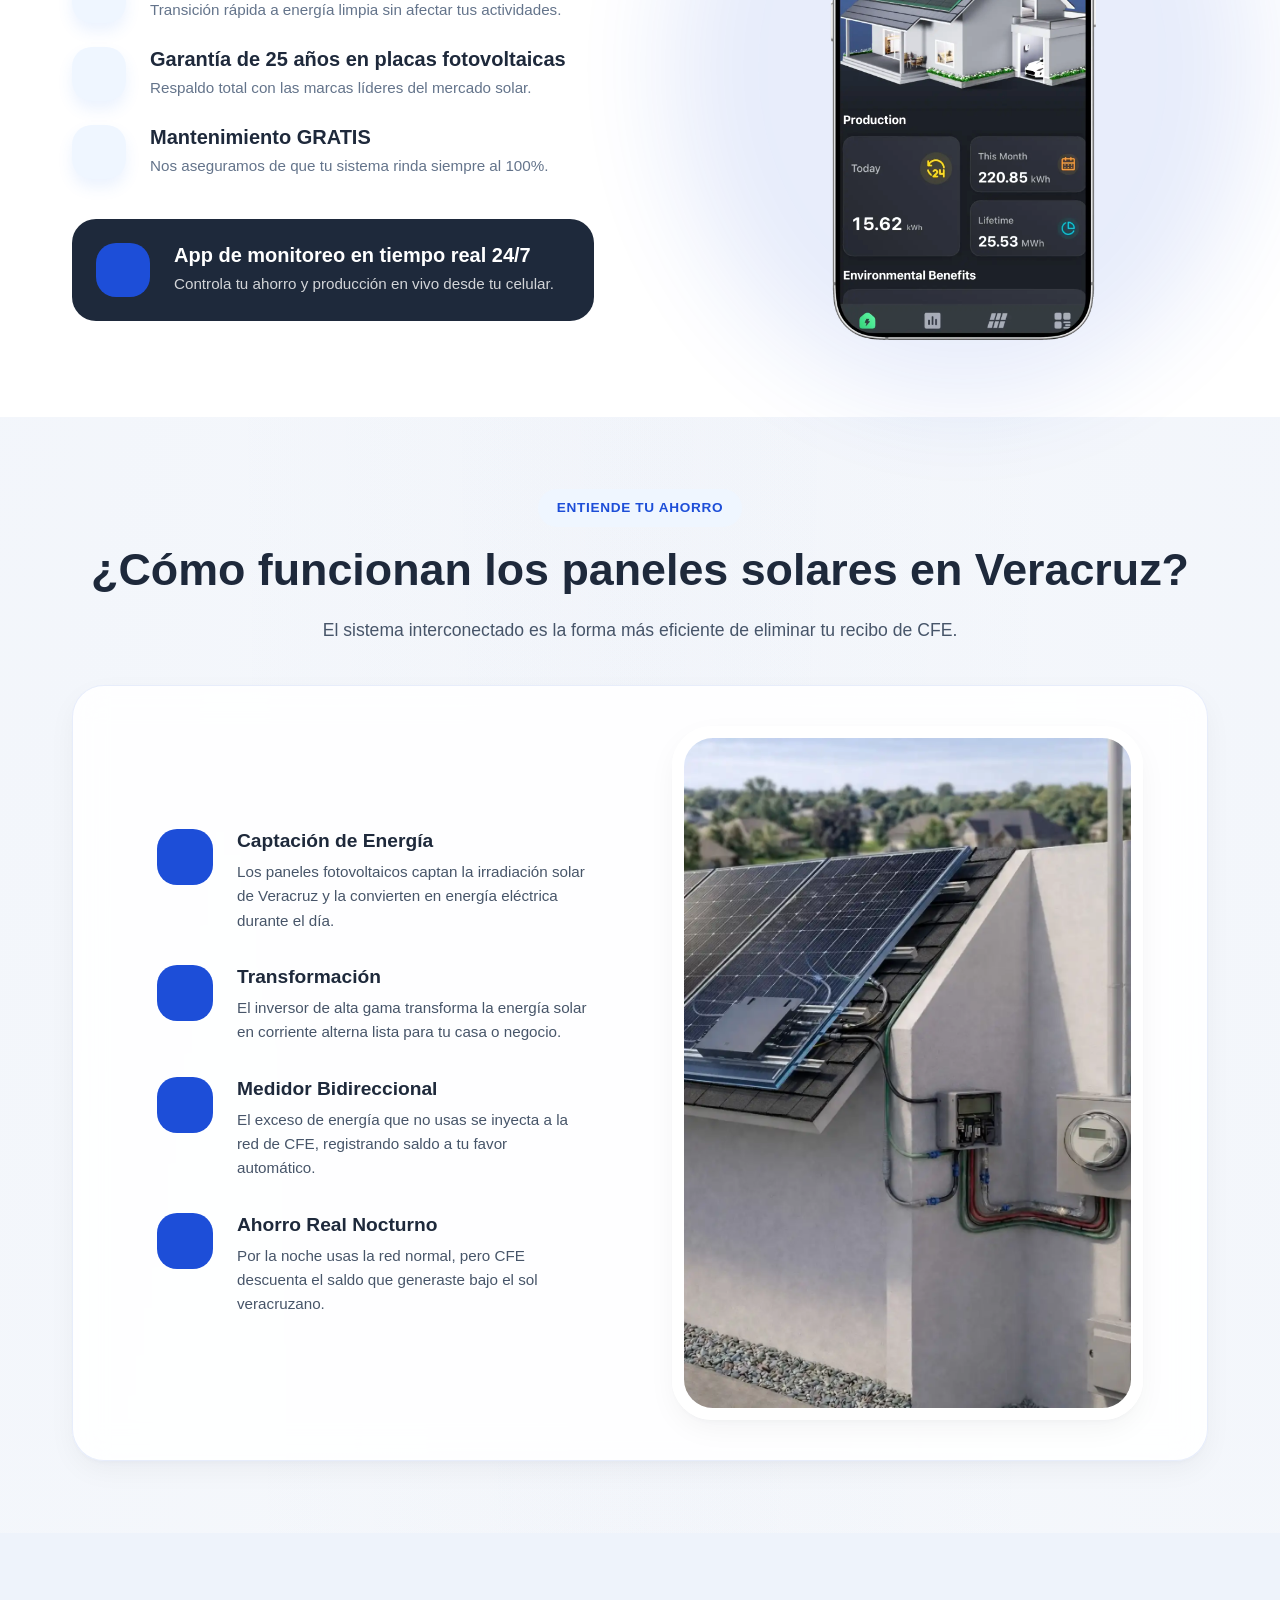
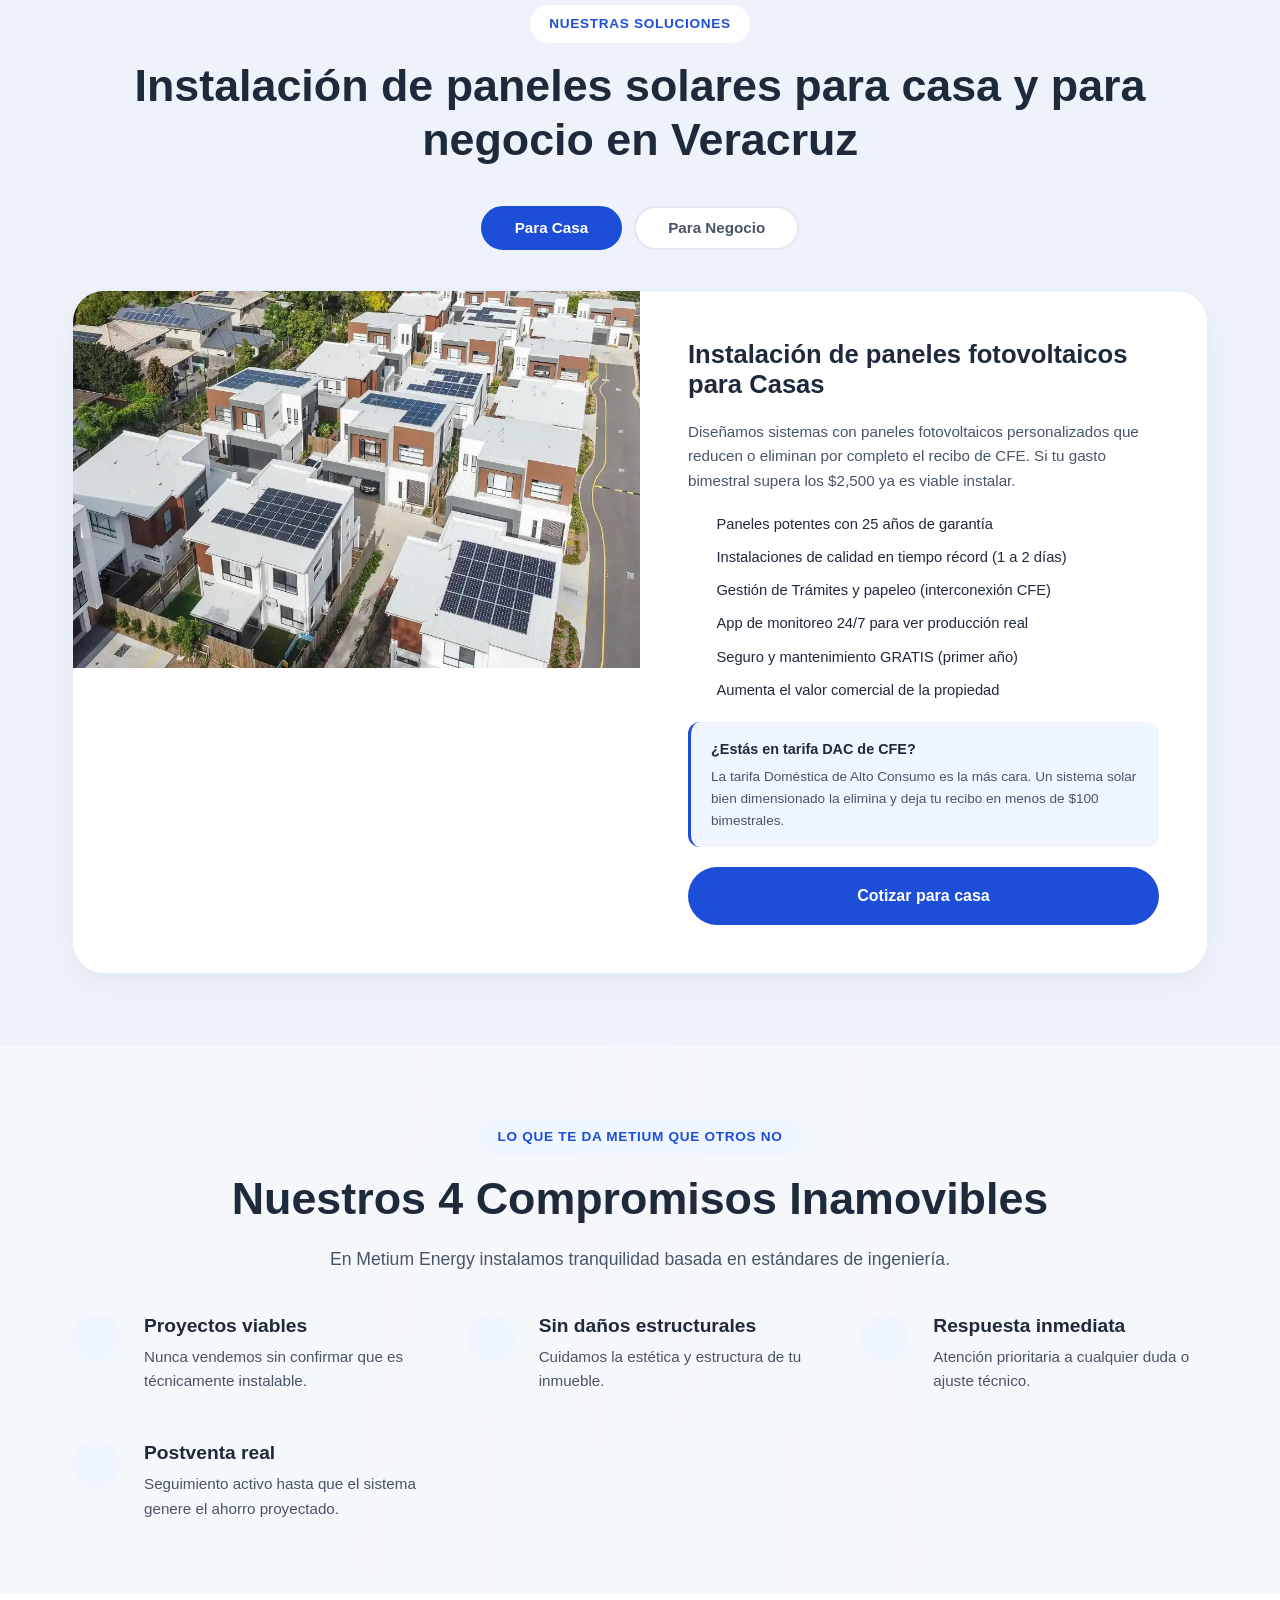
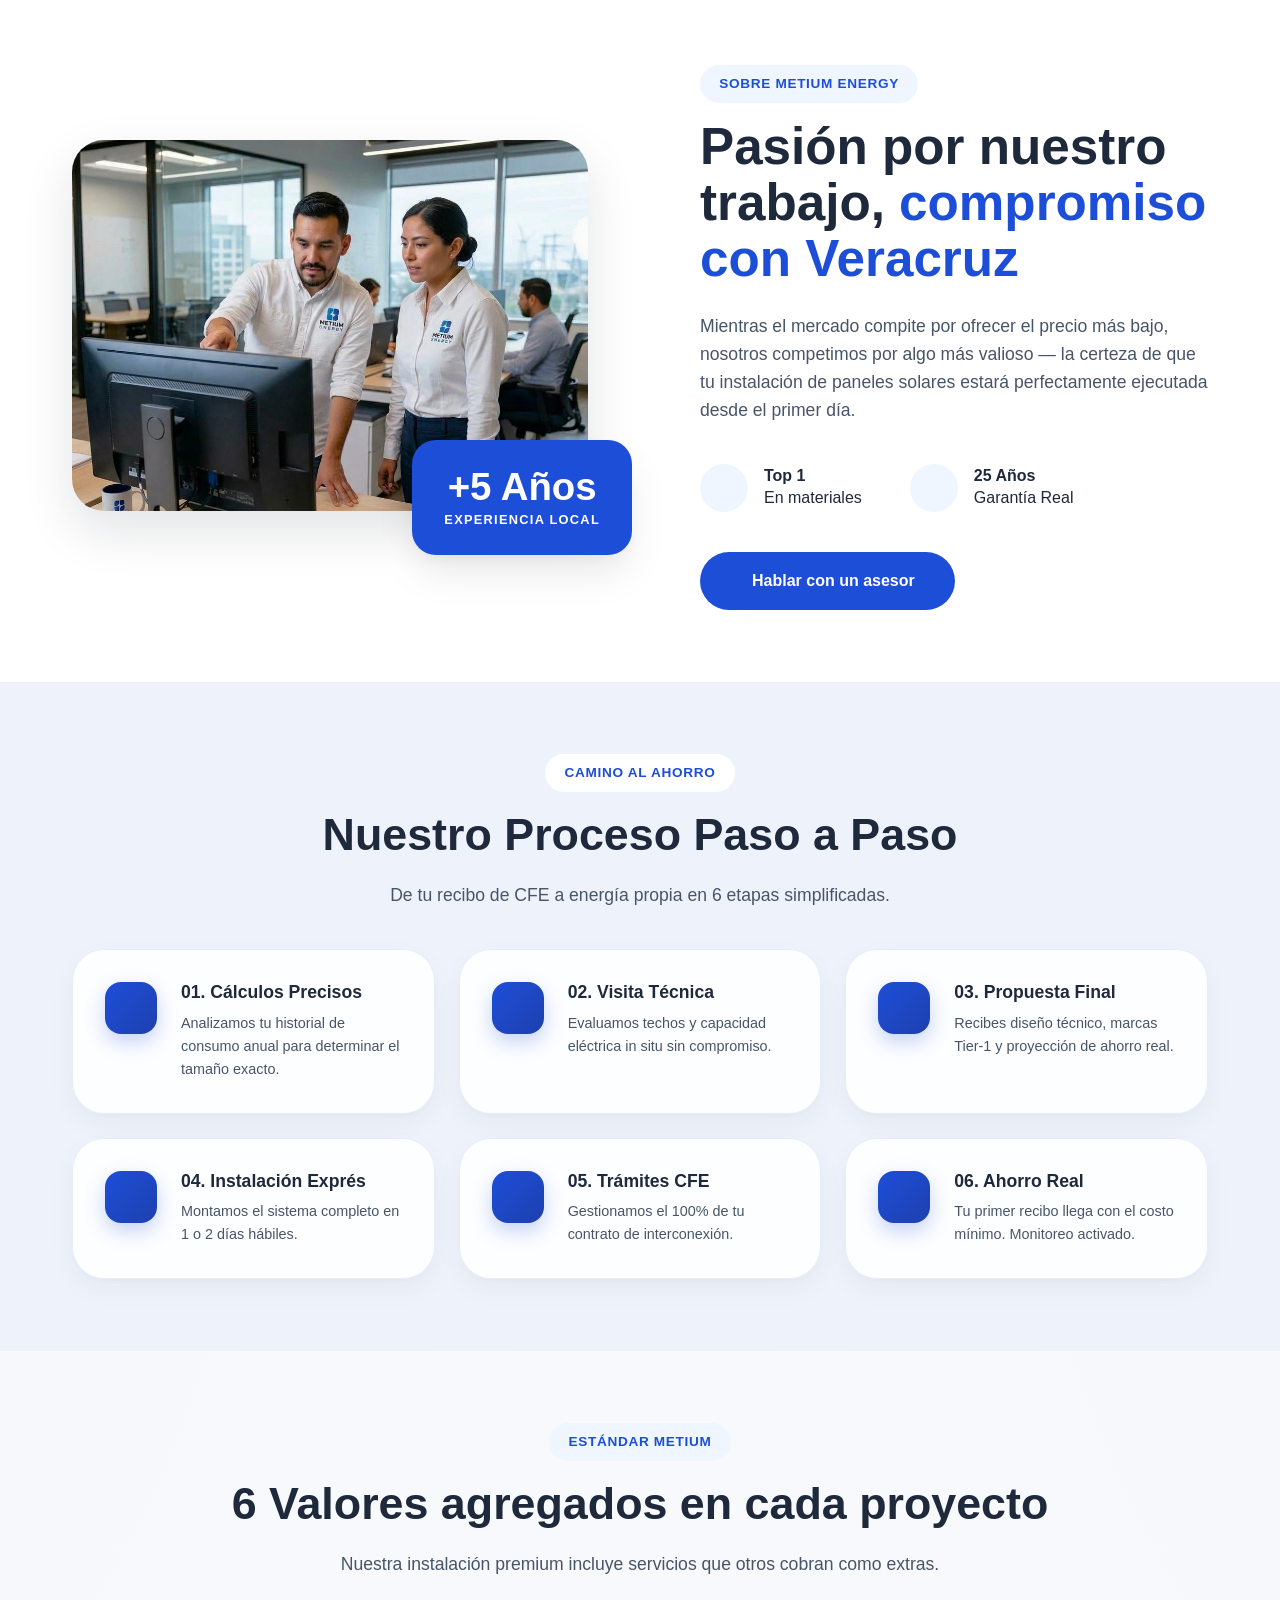
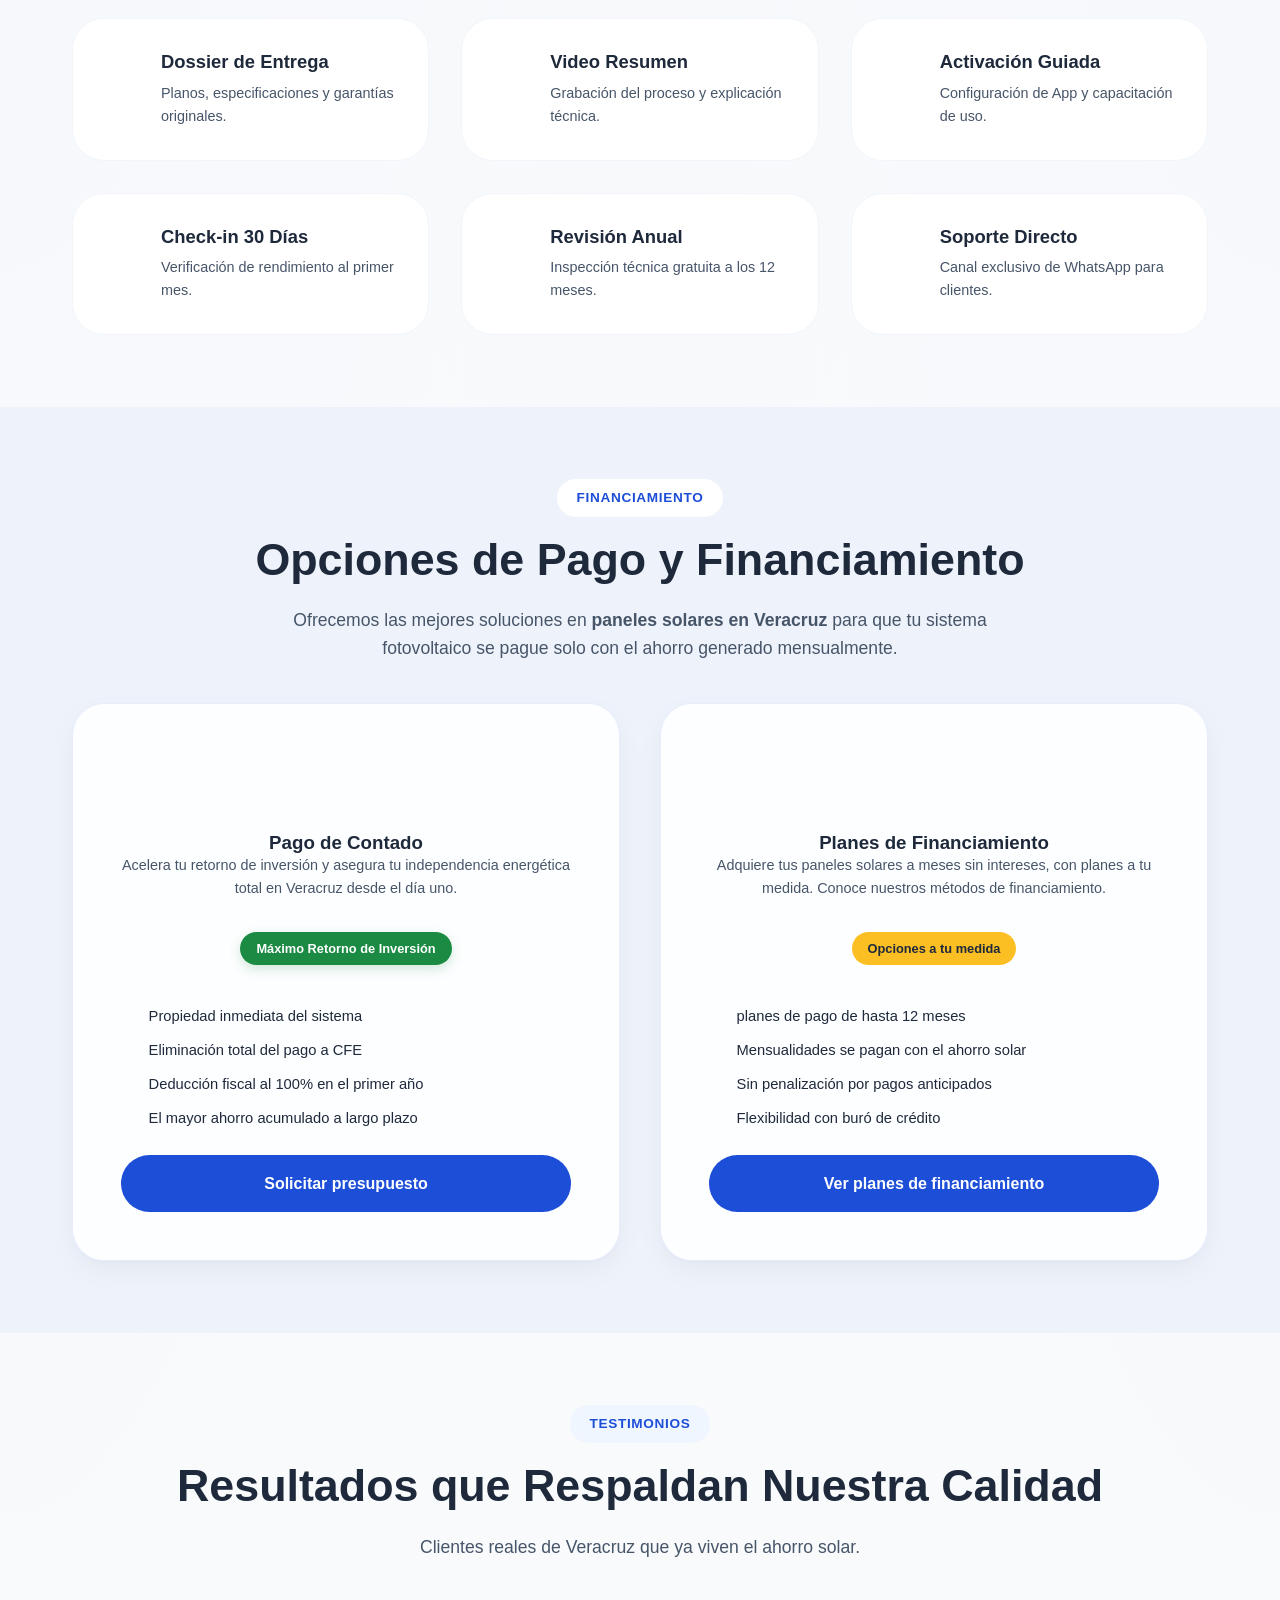
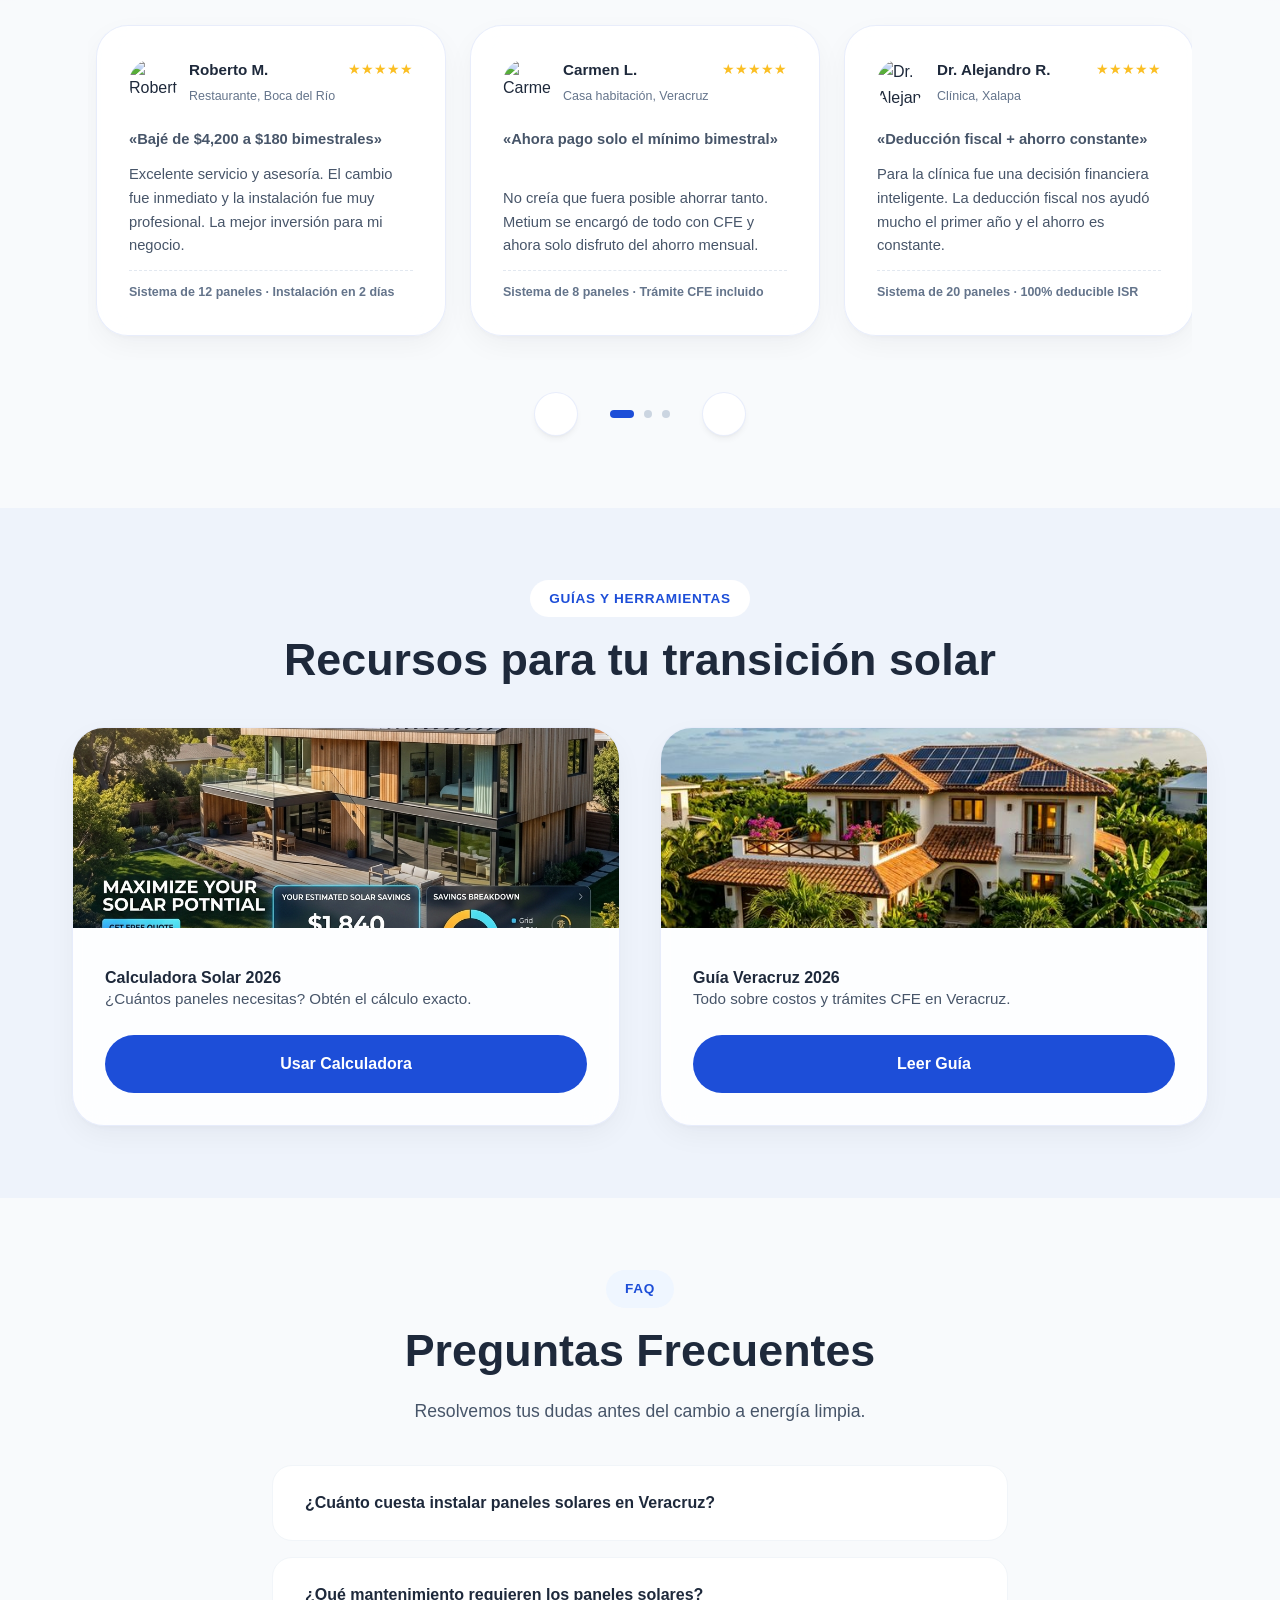
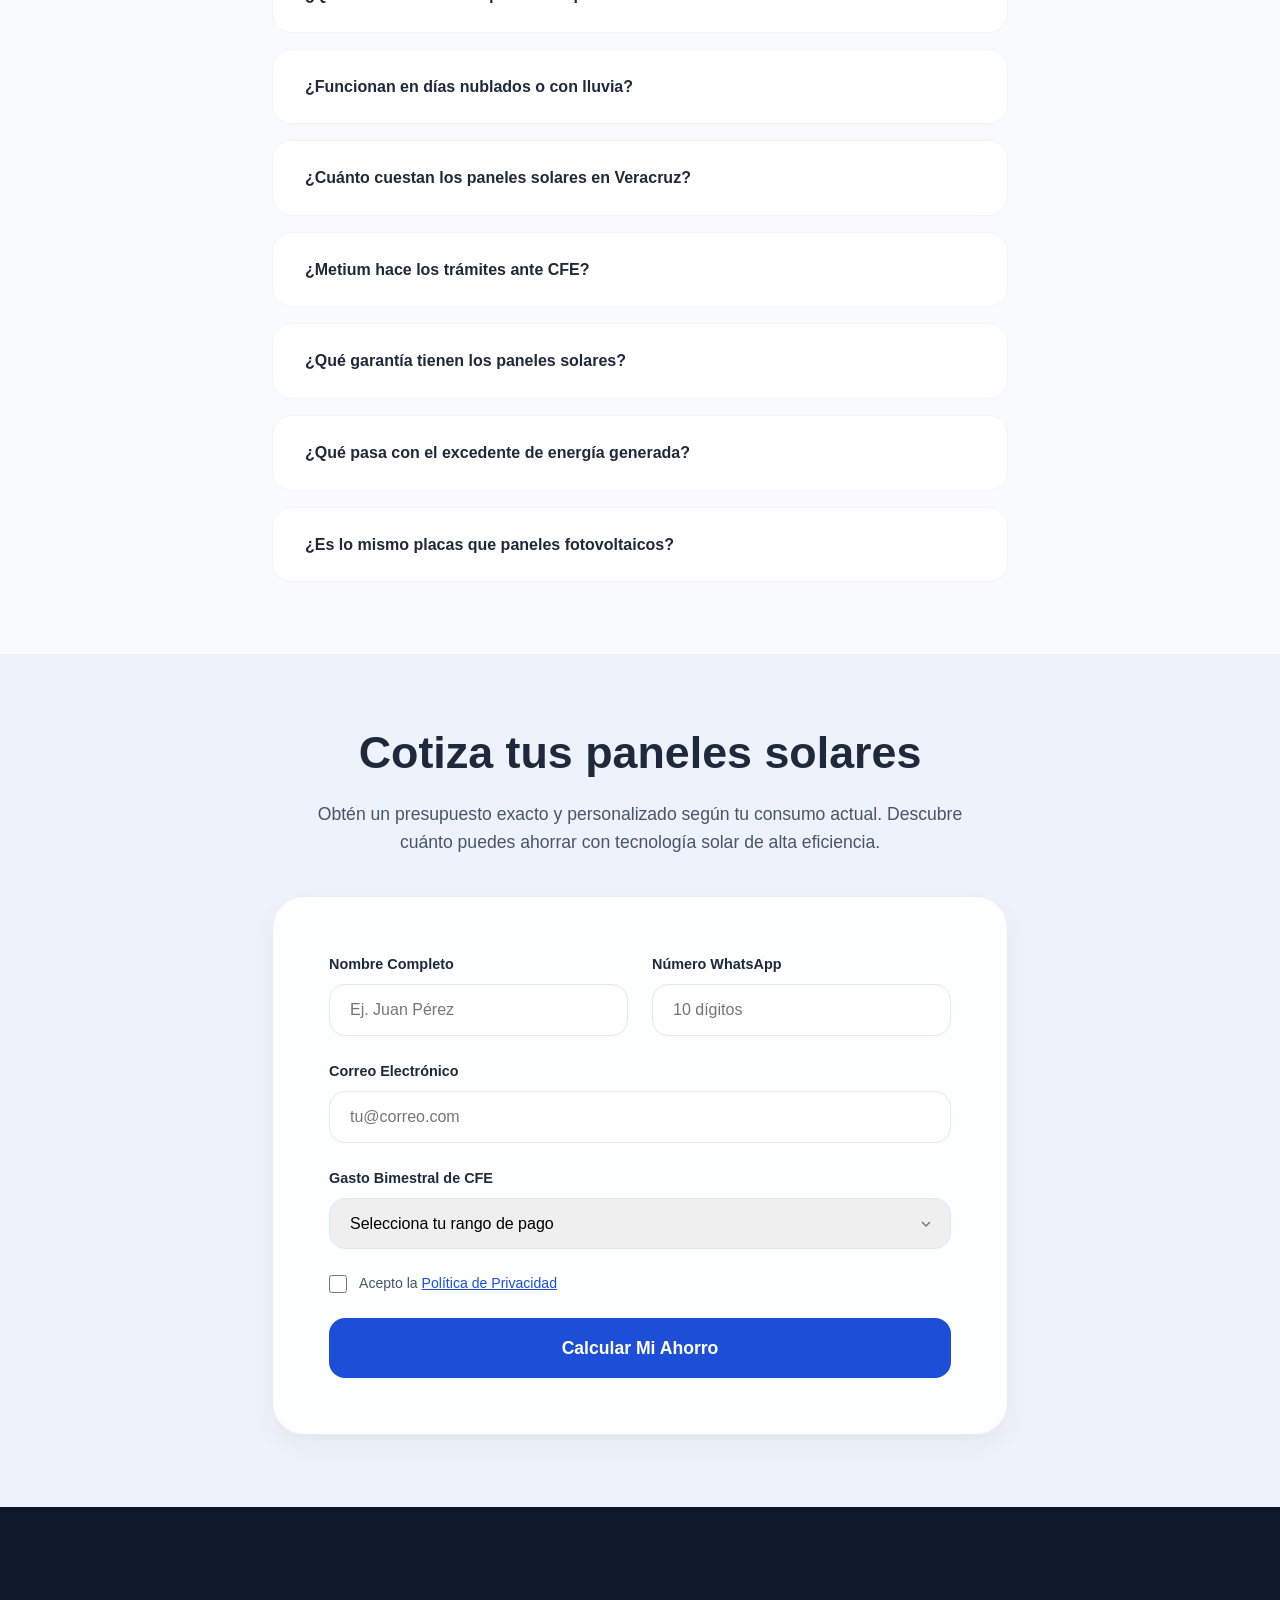
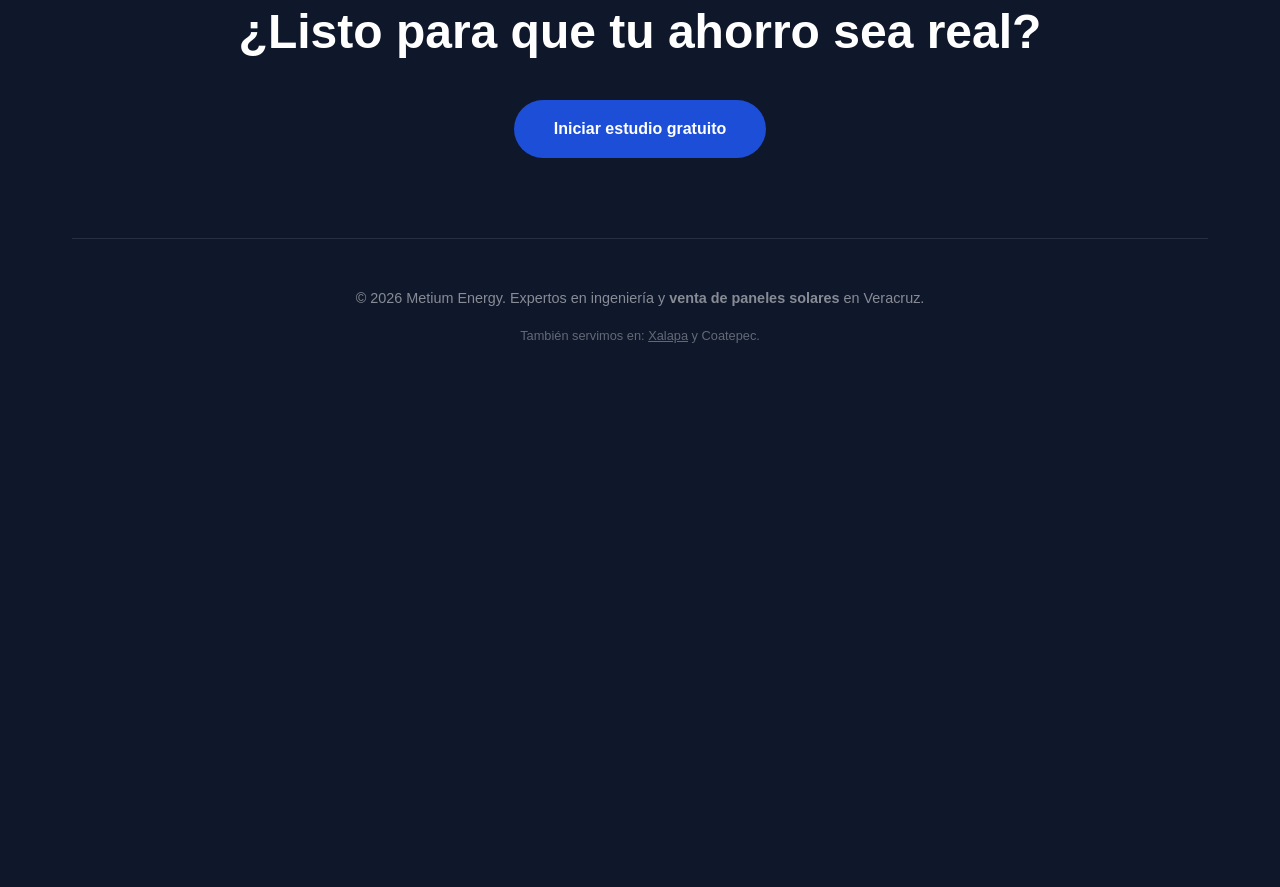
==== commit 1ad12456: "fix: restaurar scrollIntoView nativo para evitar bug de lazy loading en imagenes" ====
--- a/index.html
+++ b/index.html
@@ -1009,7 +1009,7 @@
         </div>
     </footer>
 
-    <script src="script.js?v=1.4" defer></script>
+    <script src="script.js?v=1.5" defer></script>
     <script src="https://unpkg.com/lucide" crossorigin="anonymous" defer></script>
     <script>
         // Init Lucide after scripts load
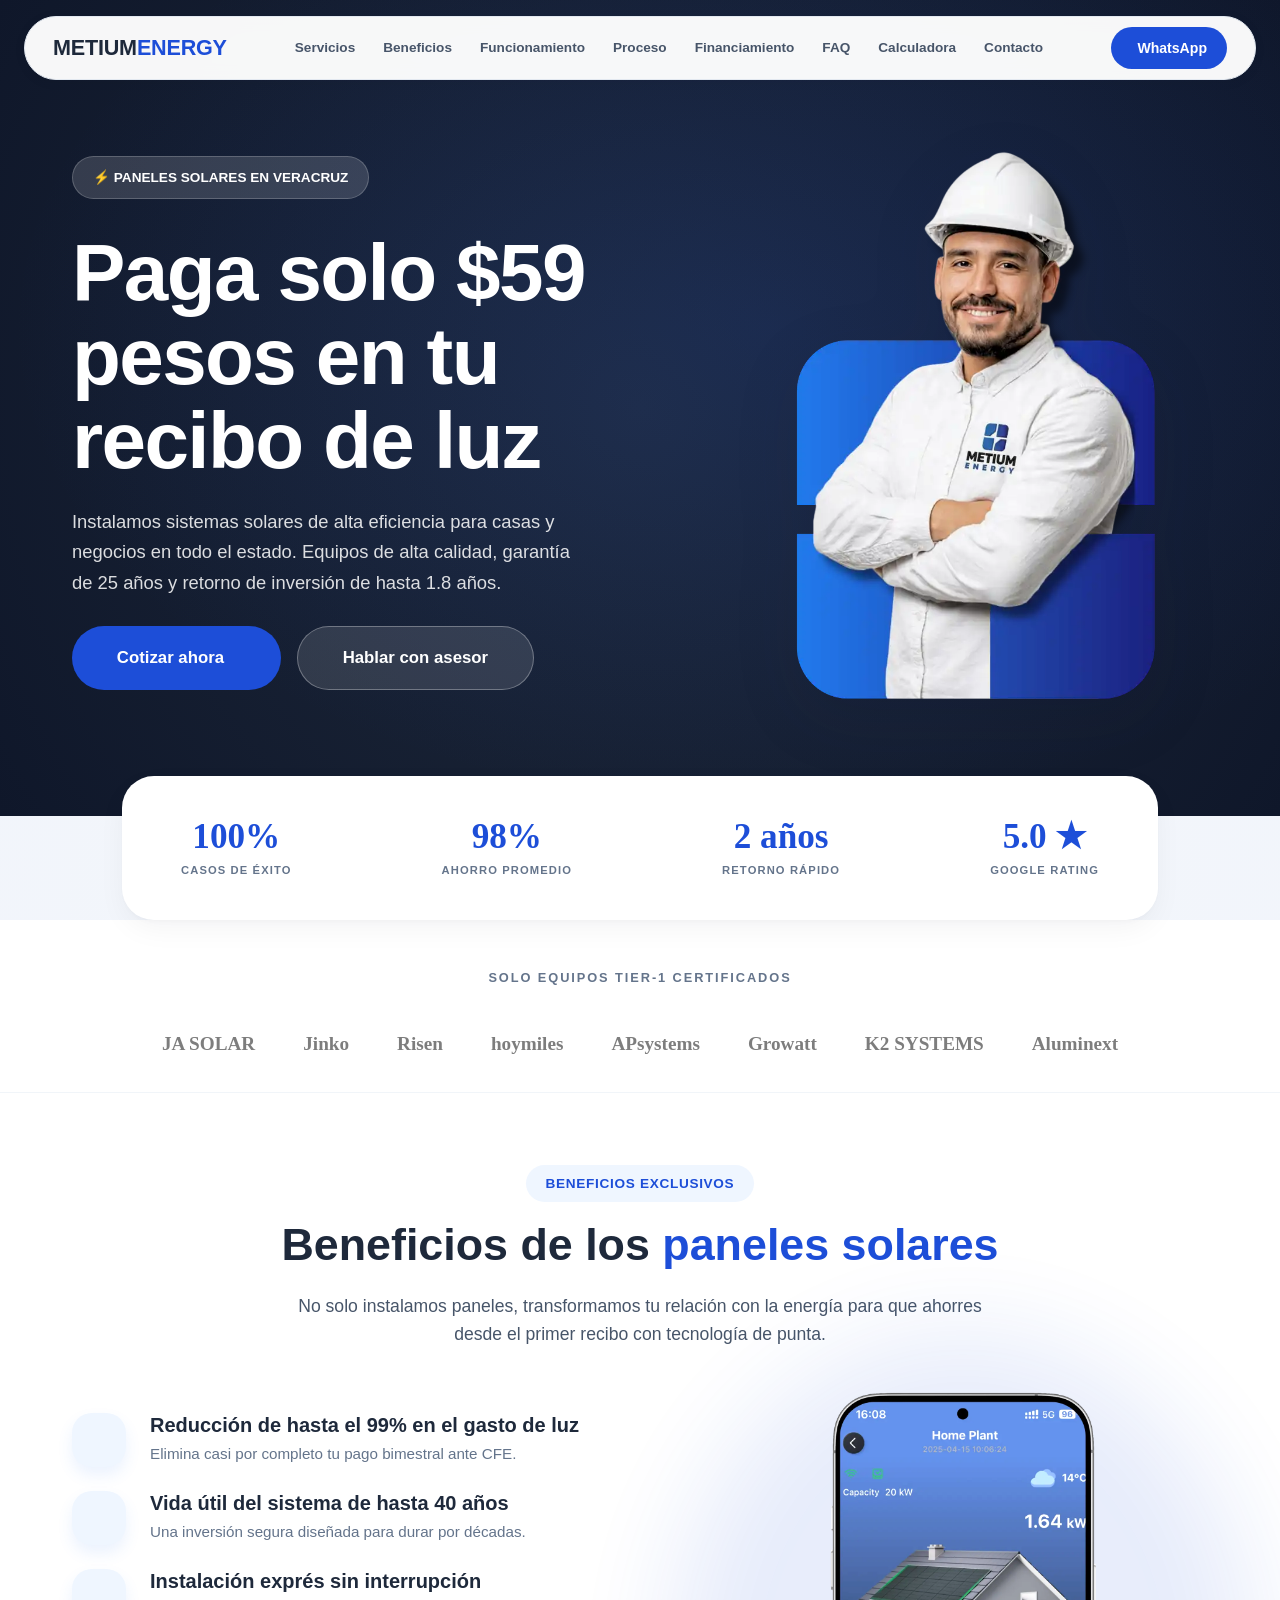
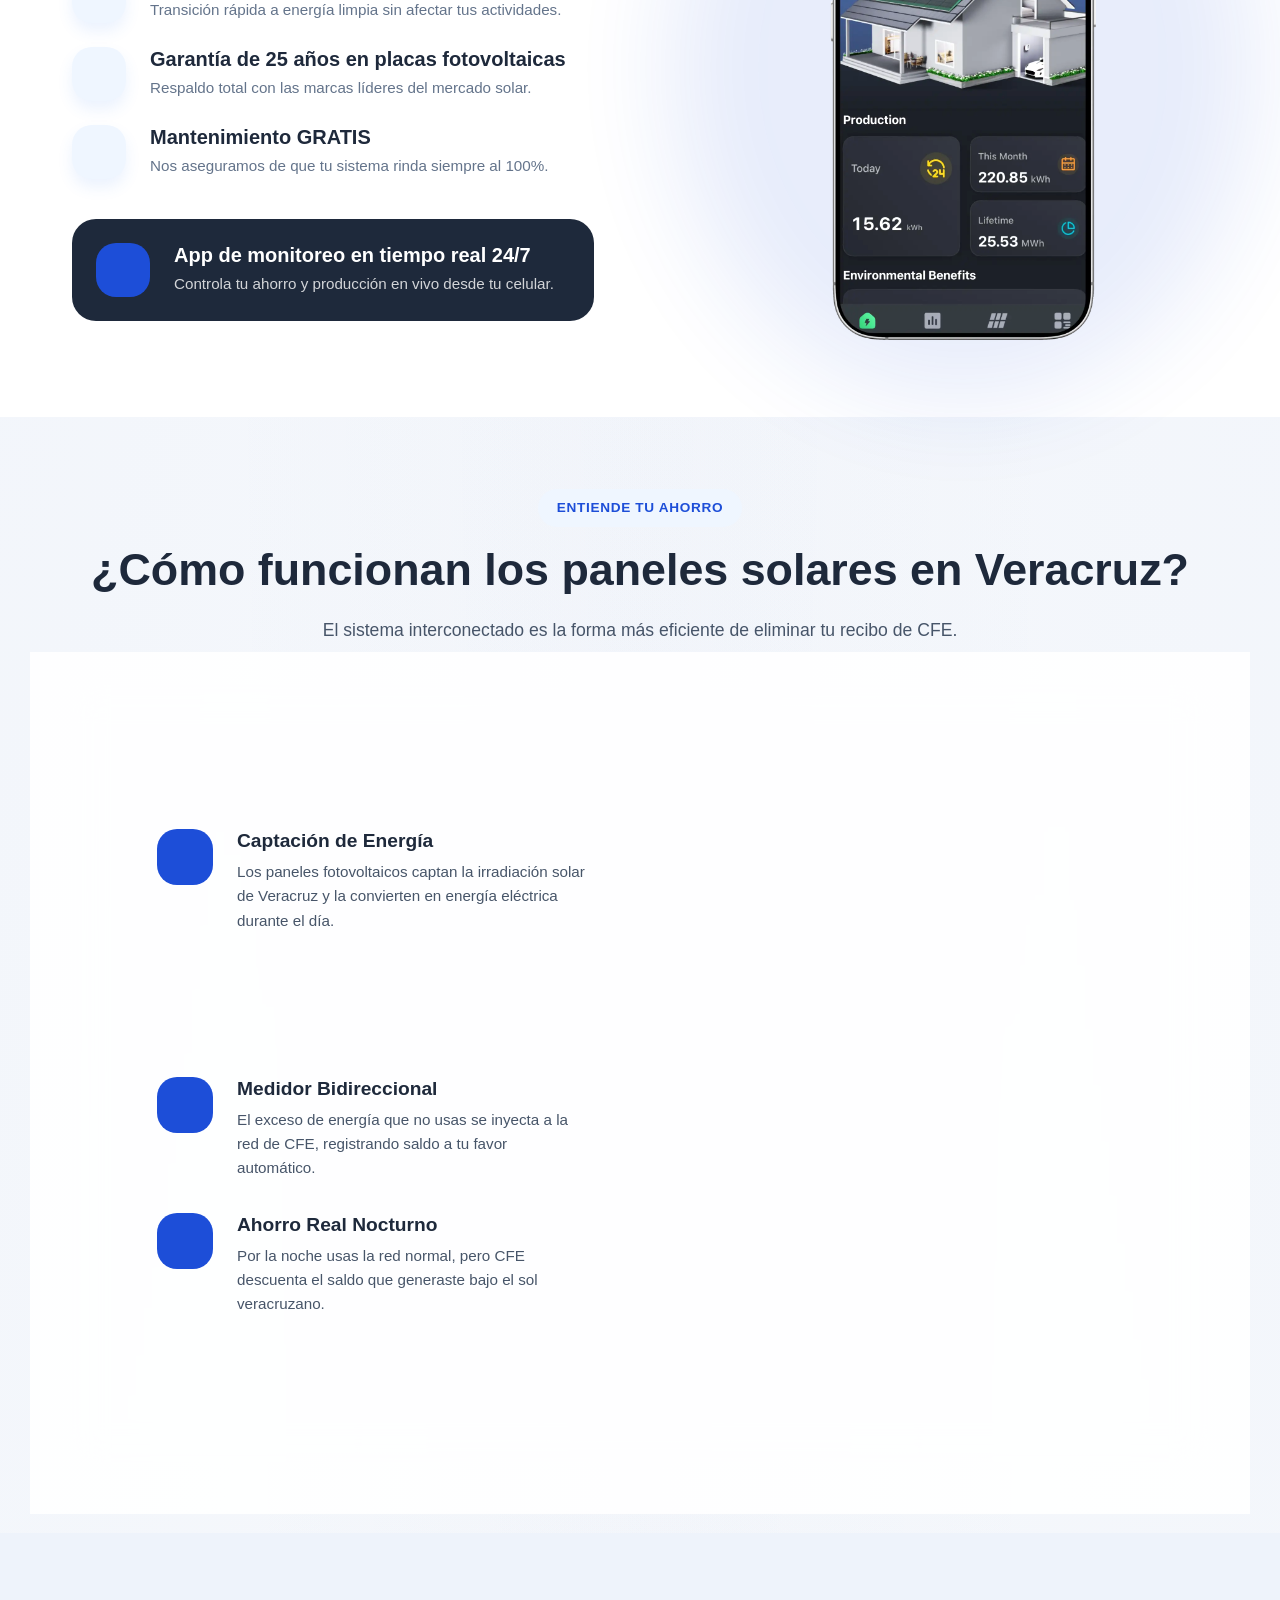
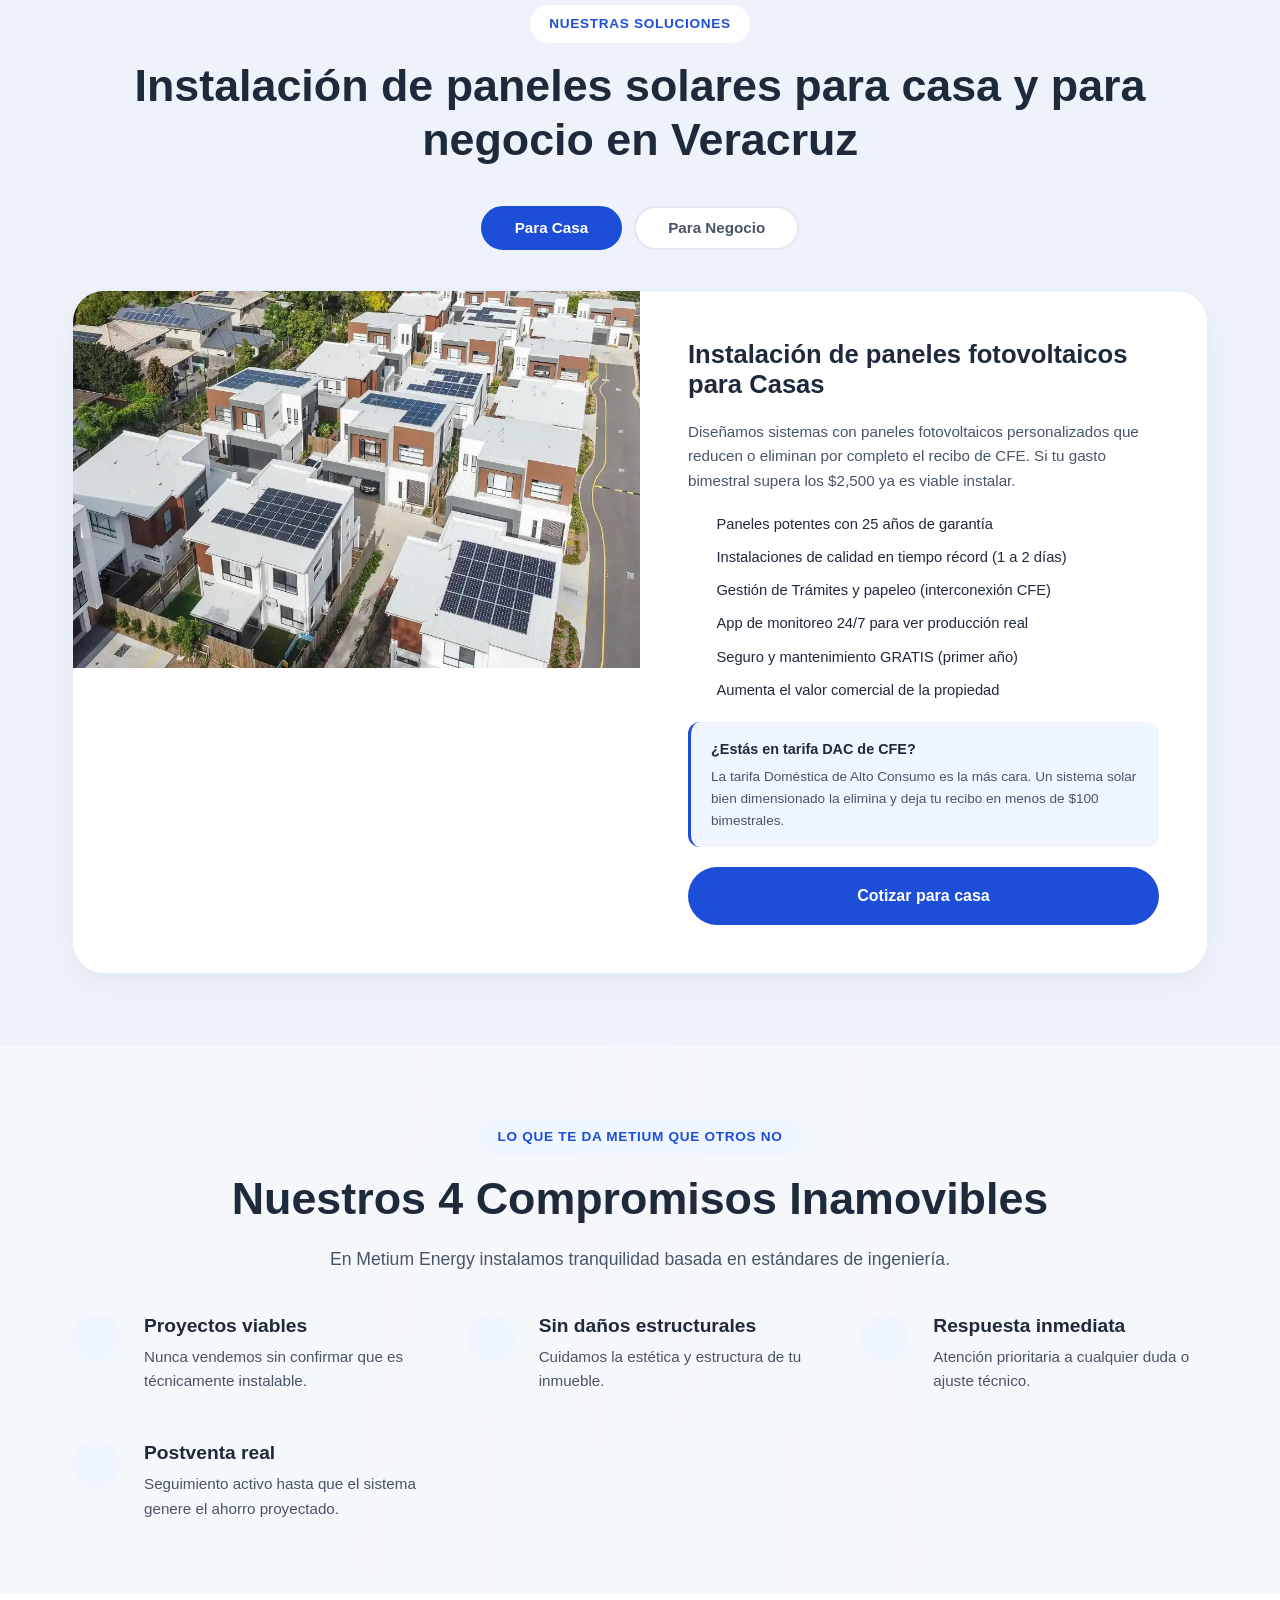
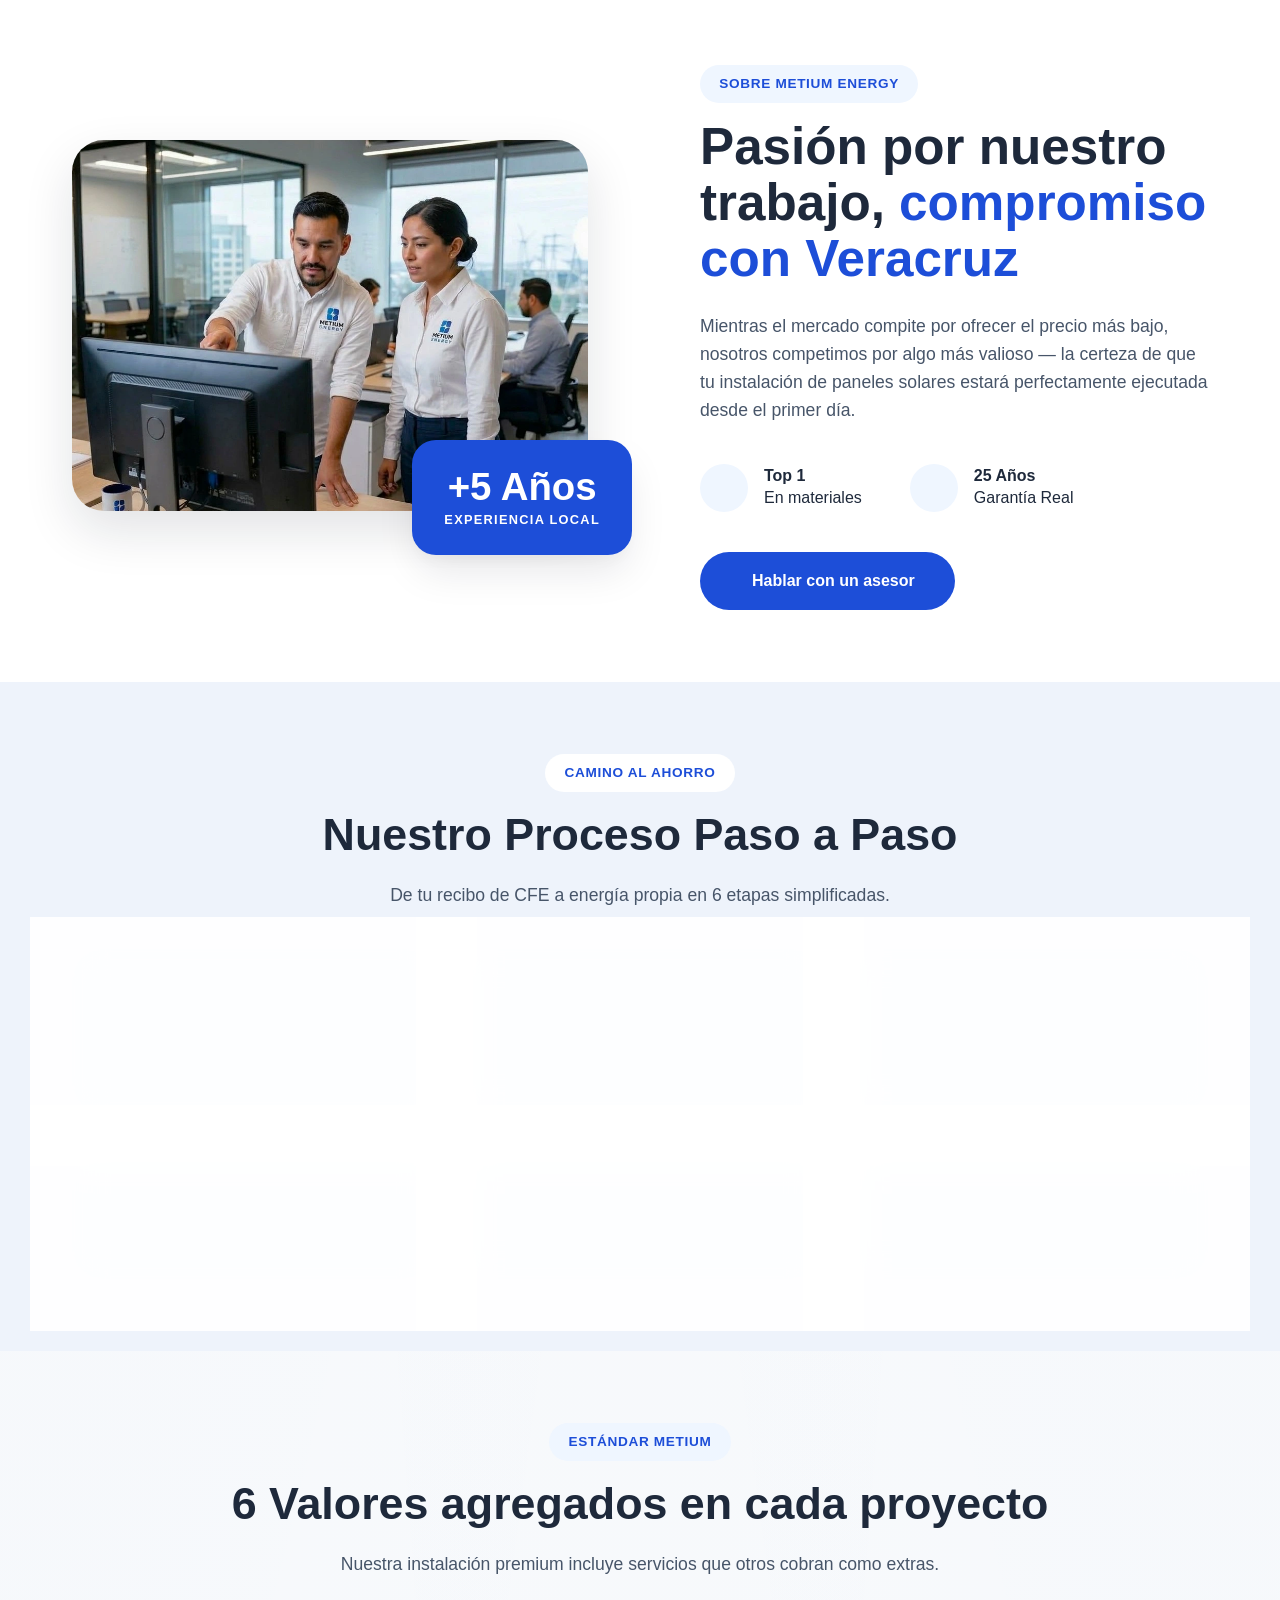
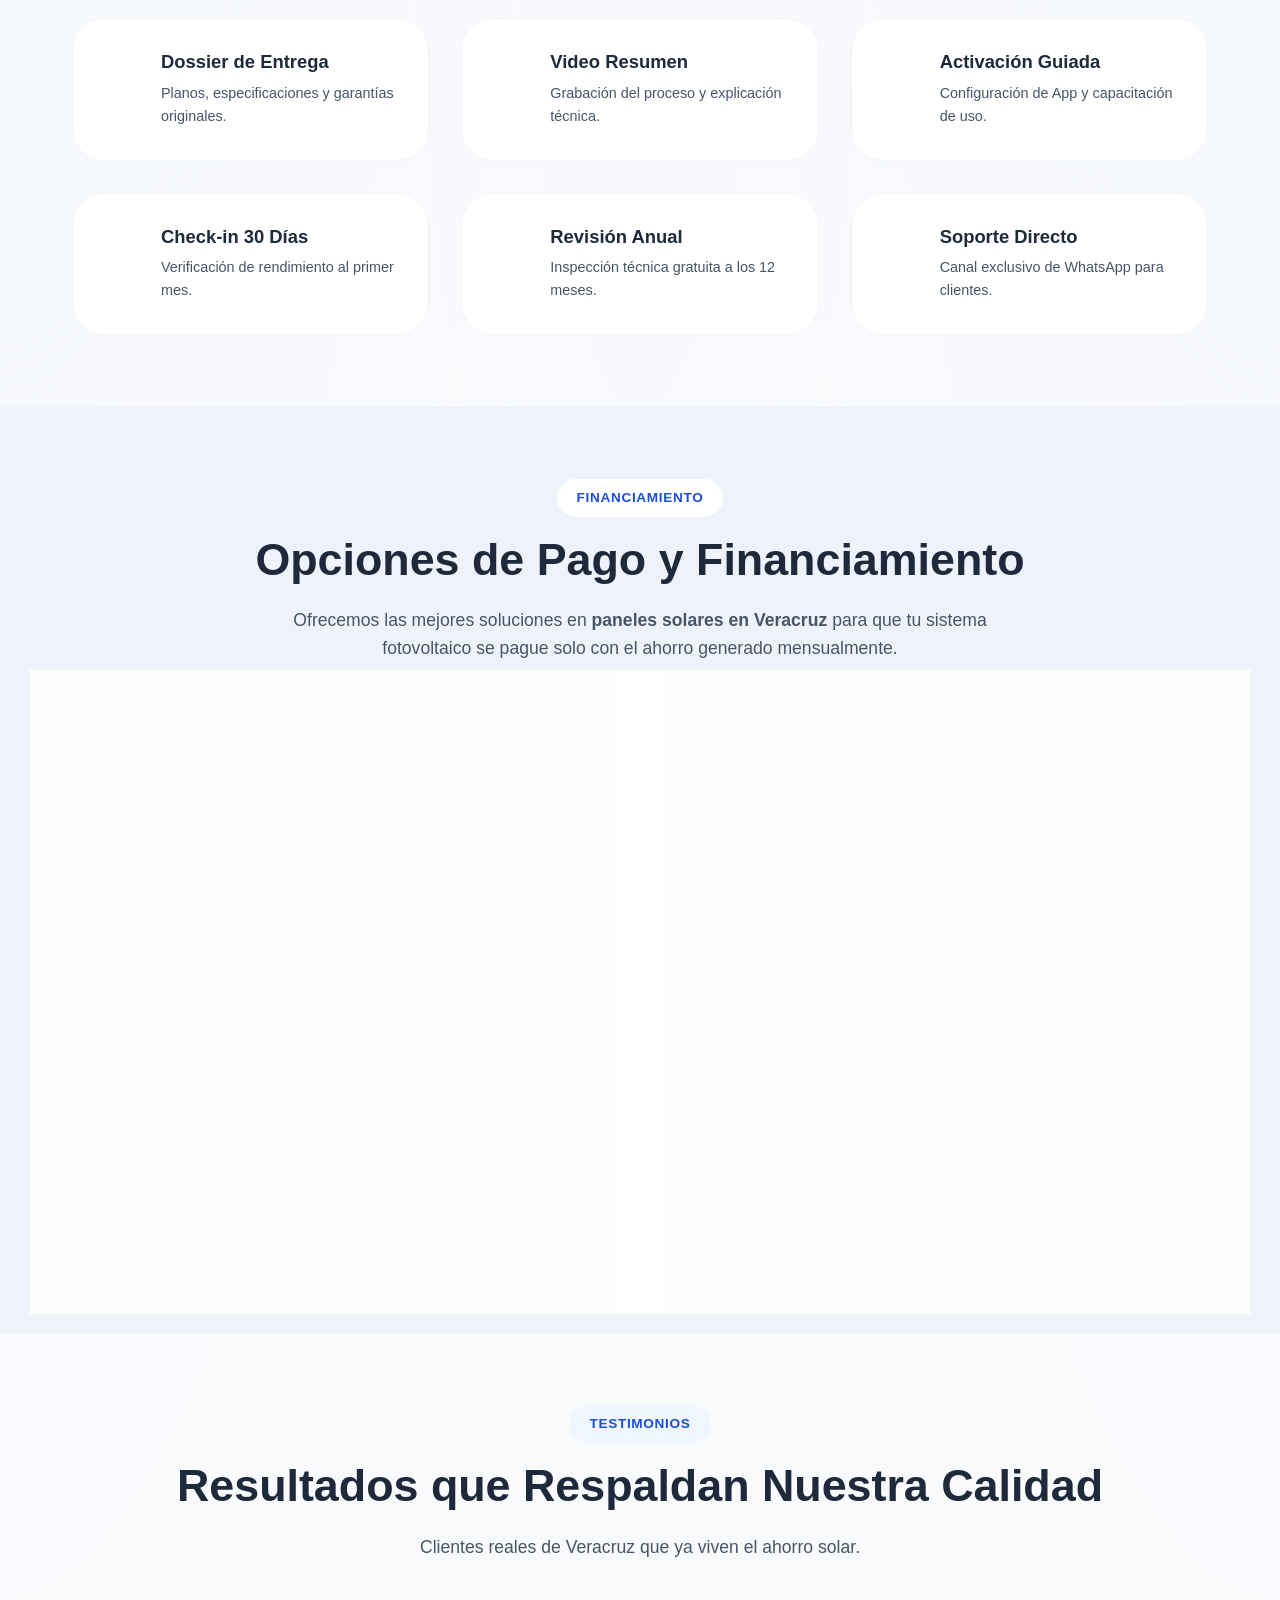
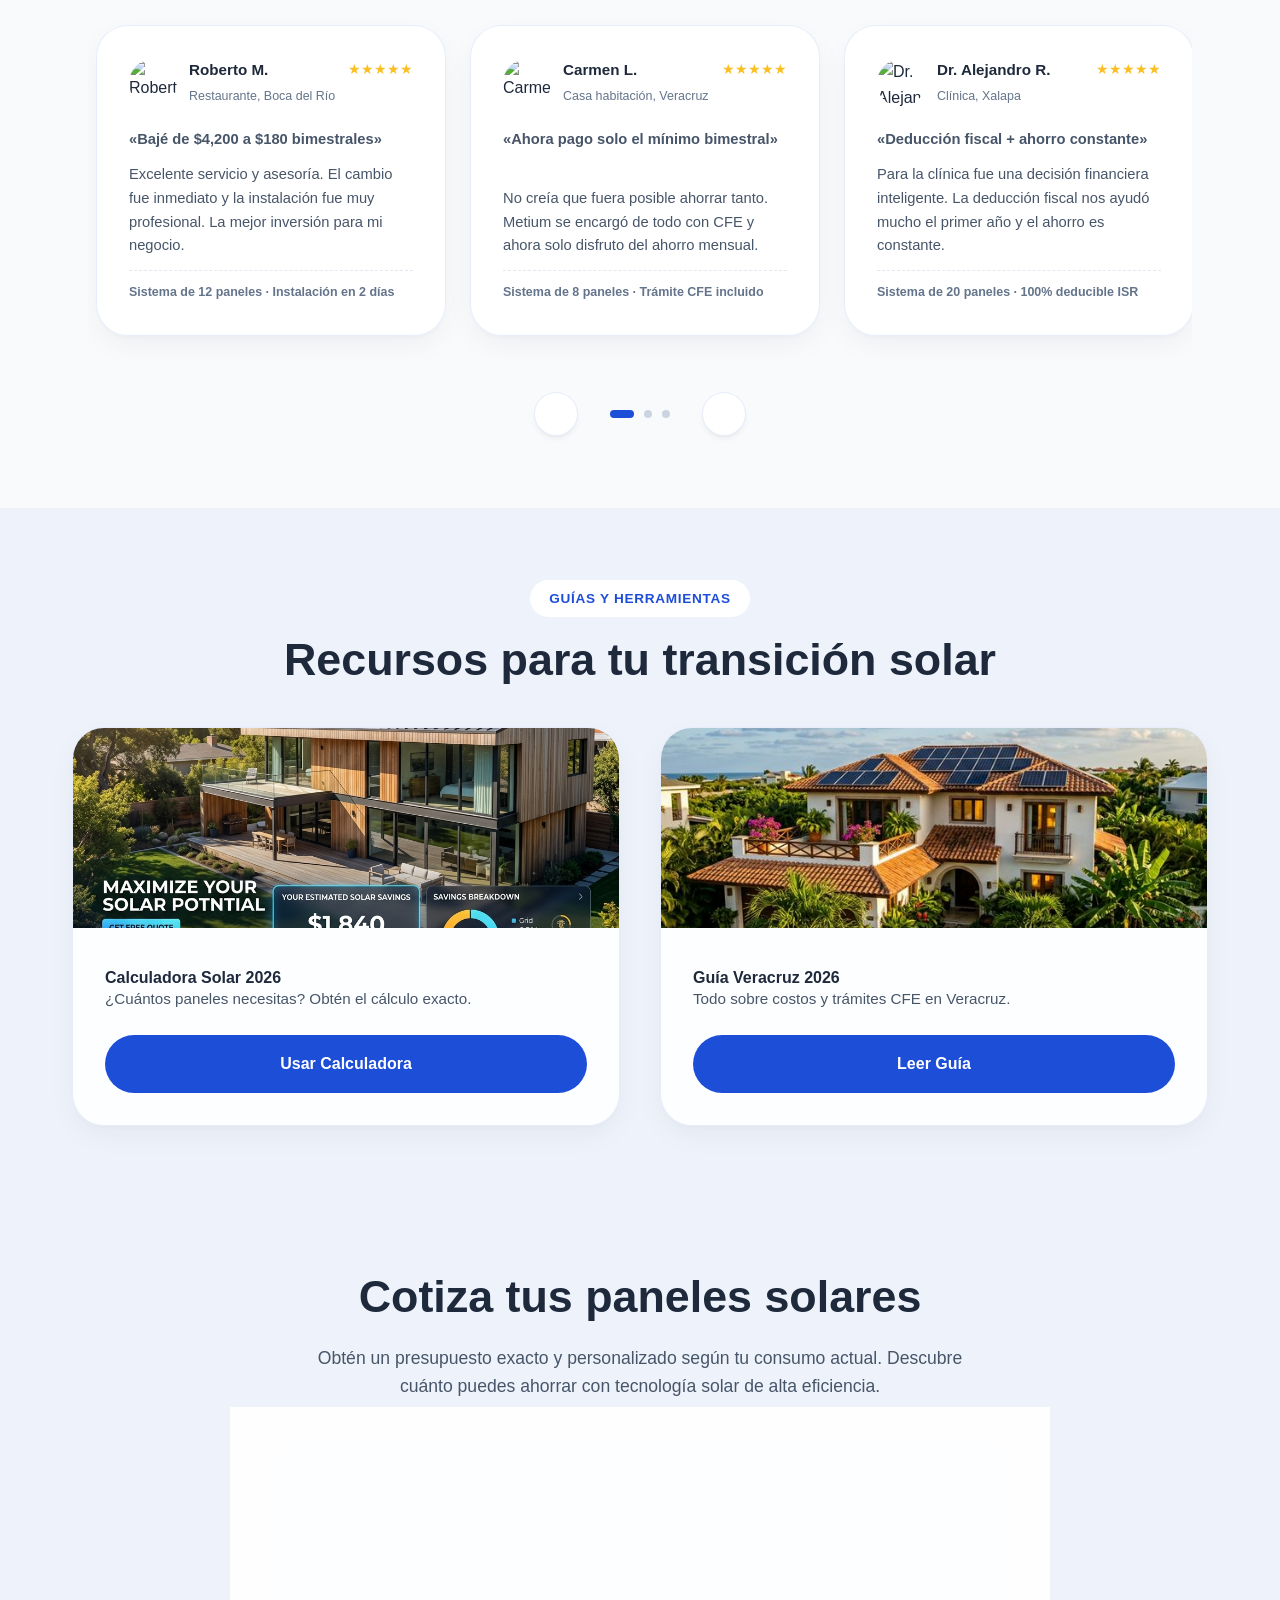
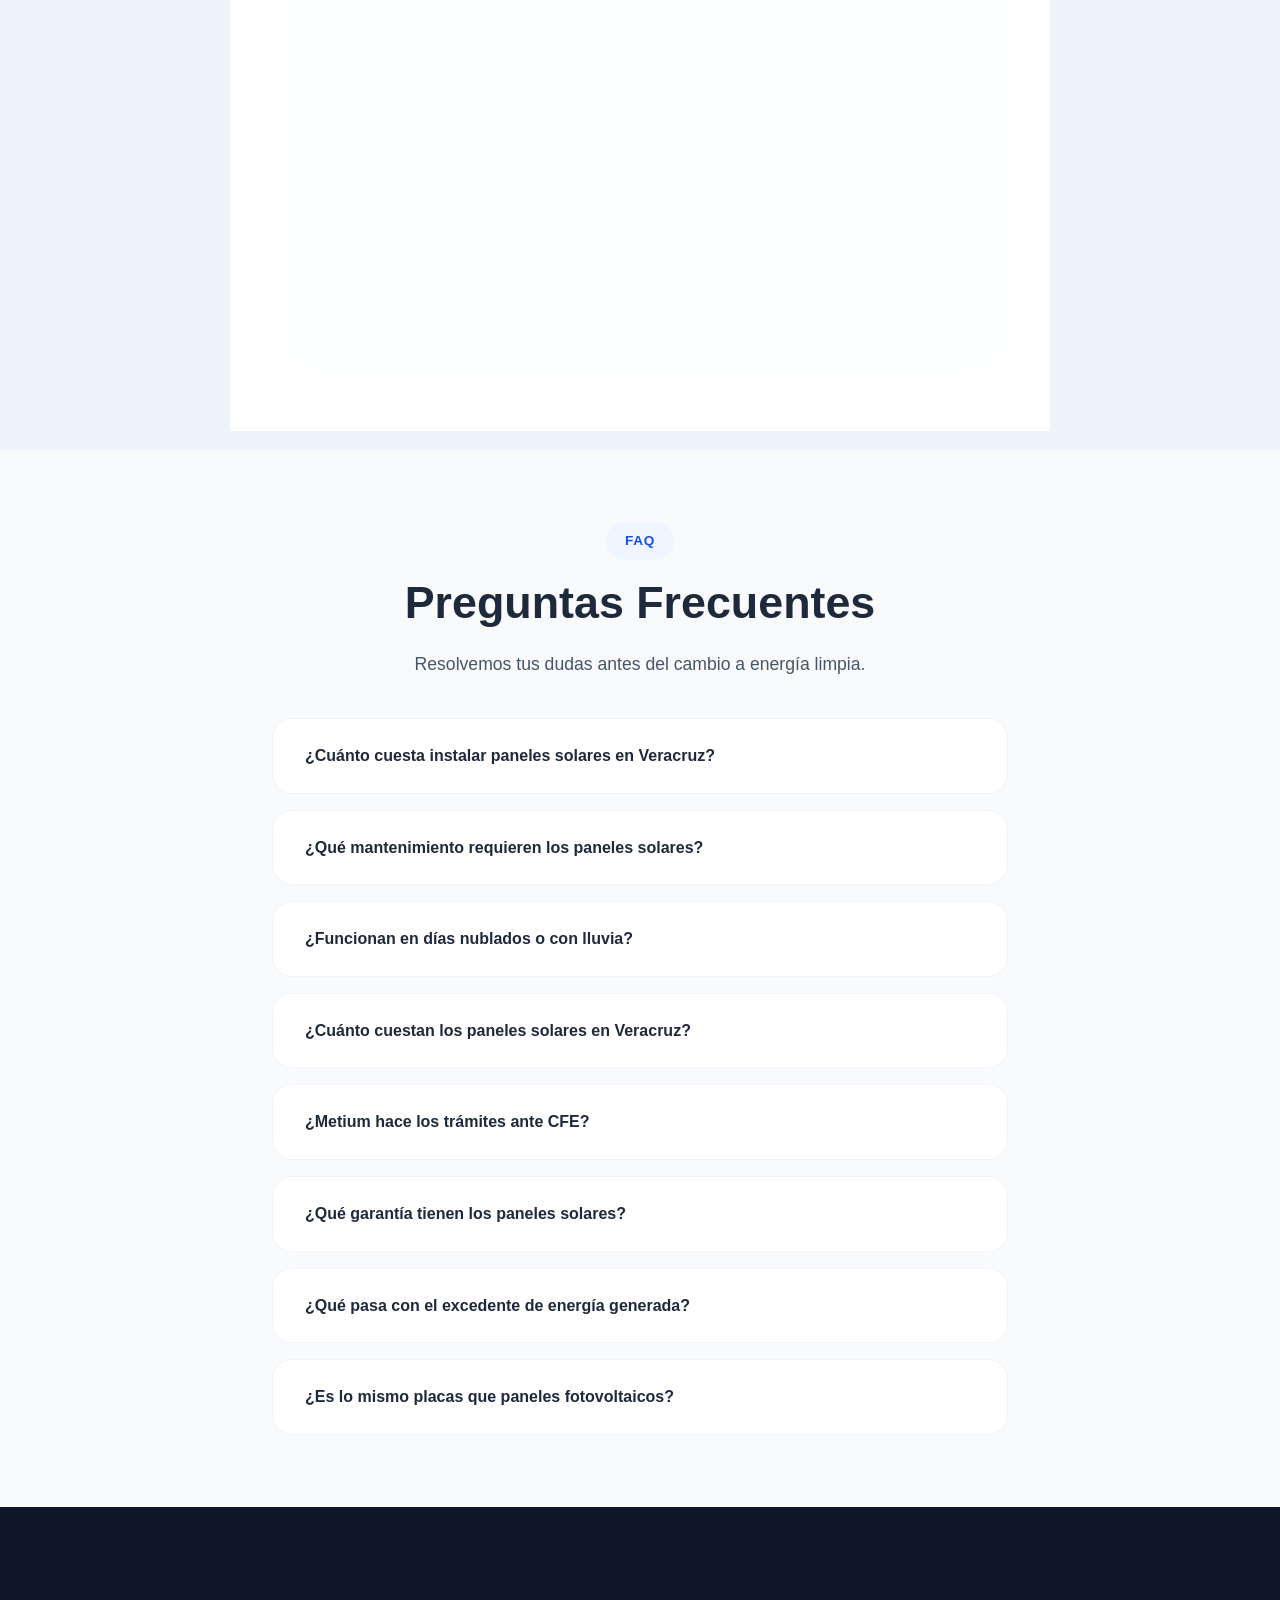
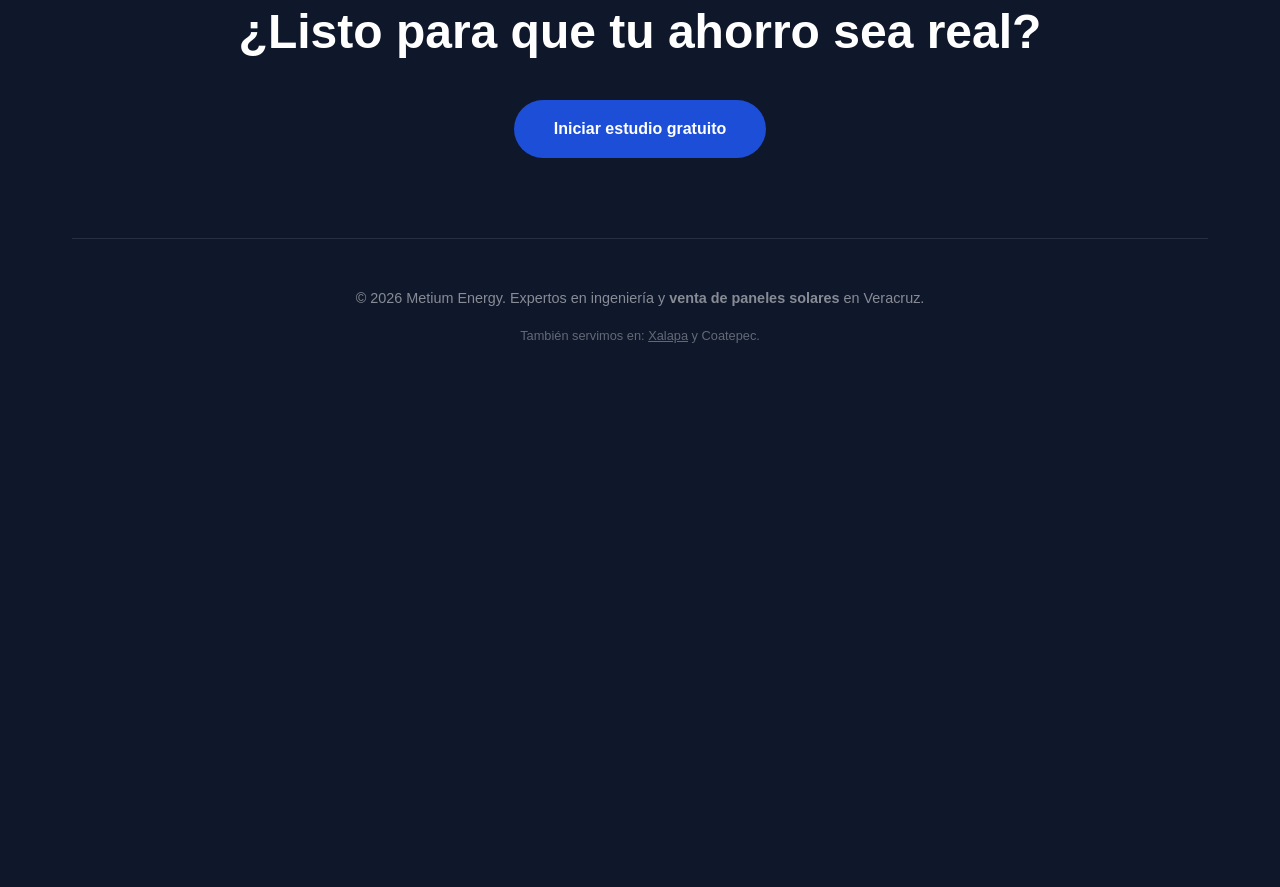
==== commit e886592e: "feat: mover seccion de formulario arriba de FAQ para mejor UX y prevenir bugs de scroll" ====
--- a/index.html
+++ b/index.html
@@ -870,6 +870,62 @@
             </div>
         </section>
 
+        <!-- FORMULARIO (V3.0) -->
+        <section id="formulario" class="section alt-bg">
+            <div class="container narrow">
+                <div class="section-header">
+                    <h2>Cotiza tus paneles solares</h2>
+                    <p>Obtén un presupuesto exacto y personalizado según tu consumo actual. Descubre cuánto puedes
+                        ahorrar con tecnología solar de alta eficiencia.</p>
+                </div>
+                <div class="contact-form-container glass">
+                    <form id="solarCalculator" name="contacto_metium" method="POST" data-netlify="true"
+                        data-netlify-honeypot="bot-field">
+                        <input type="hidden" name="form-name" value="contacto_metium" />
+                        <input type="hidden" name="origen" id="formOrigen" value="general" />
+                        <p style="display:none;"><label>Don't fill this out: <input name="bot-field" /></label></p>
+                        <div class="form-row">
+                            <div class="form-group">
+                                <label for="nombreCompleto">Nombre Completo</label>
+                                <input type="text" id="nombreCompleto" name="nombre" class="form-control"
+                                    placeholder="Ej. Juan Pérez" required>
+                            </div>
+                            <div class="form-group">
+                                <label for="telefono">Número WhatsApp</label>
+                                <input type="tel" id="telefono" name="whatsapp" class="form-control"
+                                    placeholder="10 dígitos" required>
+                            </div>
+                        </div>
+                        <div class="form-group">
+                            <label for="correoExp">Correo Electrónico</label>
+                            <input type="email" id="correoExp" name="email" class="form-control"
+                                placeholder="tu@correo.com" required>
+                        </div>
+                        <div class="form-group">
+                            <label for="gastoCFE">Gasto Bimestral de CFE</label>
+                            <select id="gastoCFE" name="rango_gasto" class="form-control" required>
+                                <option value="" disabled selected>Selecciona tu rango de pago</option>
+                                <option value="menos-1000">Menos de $1,000</option>
+                                <option value="1000-2500">$1,000 – $2,500</option>
+                                <option value="2500-5000">$2,500 – $5,000</option>
+                                <option value="5000-10000">$5,000 – $10,000</option>
+                                <option value="mas-10000">Más de $1,0000</option>
+                            </select>
+                        </div>
+                        <div class="form-check">
+                            <input type="checkbox" id="privacidad" name="aceptar_privacidad" required>
+                            <label for="privacidad">Acepto la <a href="#privacidad"
+                                    style="color:var(--accent-blue); text-decoration:underline;">Política de
+                                    Privacidad</a></label>
+                        </div>
+                        <button type="submit" id="btnSubmit" class="btn btn-primary full-width"
+                            style="margin-top:1.5rem; padding: 1.2rem; font-size: 1.1rem; border-radius: 1rem;">Calcular
+                            Mi Ahorro</button>
+                    </form>
+                </div>
+            </div>
+        </section>
+
         <!-- FAQ (V3.0) -->
         <section id="faq" class="section">
             <div class="container narrow">
@@ -937,61 +993,6 @@
             </div>
         </section>
 
-        <!-- FORMULARIO (V3.0) -->
-        <section id="formulario" class="section alt-bg">
-            <div class="container narrow">
-                <div class="section-header">
-                    <h2>Cotiza tus paneles solares</h2>
-                    <p>Obtén un presupuesto exacto y personalizado según tu consumo actual. Descubre cuánto puedes
-                        ahorrar con tecnología solar de alta eficiencia.</p>
-                </div>
-                <div class="contact-form-container glass">
-                    <form id="solarCalculator" name="contacto_metium" method="POST" data-netlify="true"
-                        data-netlify-honeypot="bot-field">
-                        <input type="hidden" name="form-name" value="contacto_metium" />
-                        <input type="hidden" name="origen" id="formOrigen" value="general" />
-                        <p style="display:none;"><label>Don't fill this out: <input name="bot-field" /></label></p>
-                        <div class="form-row">
-                            <div class="form-group">
-                                <label for="nombreCompleto">Nombre Completo</label>
-                                <input type="text" id="nombreCompleto" name="nombre" class="form-control"
-                                    placeholder="Ej. Juan Pérez" required>
-                            </div>
-                            <div class="form-group">
-                                <label for="telefono">Número WhatsApp</label>
-                                <input type="tel" id="telefono" name="whatsapp" class="form-control"
-                                    placeholder="10 dígitos" required>
-                            </div>
-                        </div>
-                        <div class="form-group">
-                            <label for="correoExp">Correo Electrónico</label>
-                            <input type="email" id="correoExp" name="email" class="form-control"
-                                placeholder="tu@correo.com" required>
-                        </div>
-                        <div class="form-group">
-                            <label for="gastoCFE">Gasto Bimestral de CFE</label>
-                            <select id="gastoCFE" name="rango_gasto" class="form-control" required>
-                                <option value="" disabled selected>Selecciona tu rango de pago</option>
-                                <option value="menos-1000">Menos de $1,000</option>
-                                <option value="1000-2500">$1,000 – $2,500</option>
-                                <option value="2500-5000">$2,500 – $5,000</option>
-                                <option value="5000-10000">$5,000 – $10,000</option>
-                                <option value="mas-10000">Más de $1,0000</option>
-                            </select>
-                        </div>
-                        <div class="form-check">
-                            <input type="checkbox" id="privacidad" name="aceptar_privacidad" required>
-                            <label for="privacidad">Acepto la <a href="#privacidad"
-                                    style="color:var(--accent-blue); text-decoration:underline;">Política de
-                                    Privacidad</a></label>
-                        </div>
-                        <button type="submit" id="btnSubmit" class="btn btn-primary full-width"
-                            style="margin-top:1.5rem; padding: 1.2rem; font-size: 1.1rem; border-radius: 1rem;">Calcular
-                            Mi Ahorro</button>
-                    </form>
-                </div>
-            </div>
-        </section>
     </main>
 
     <footer class="main-footer">
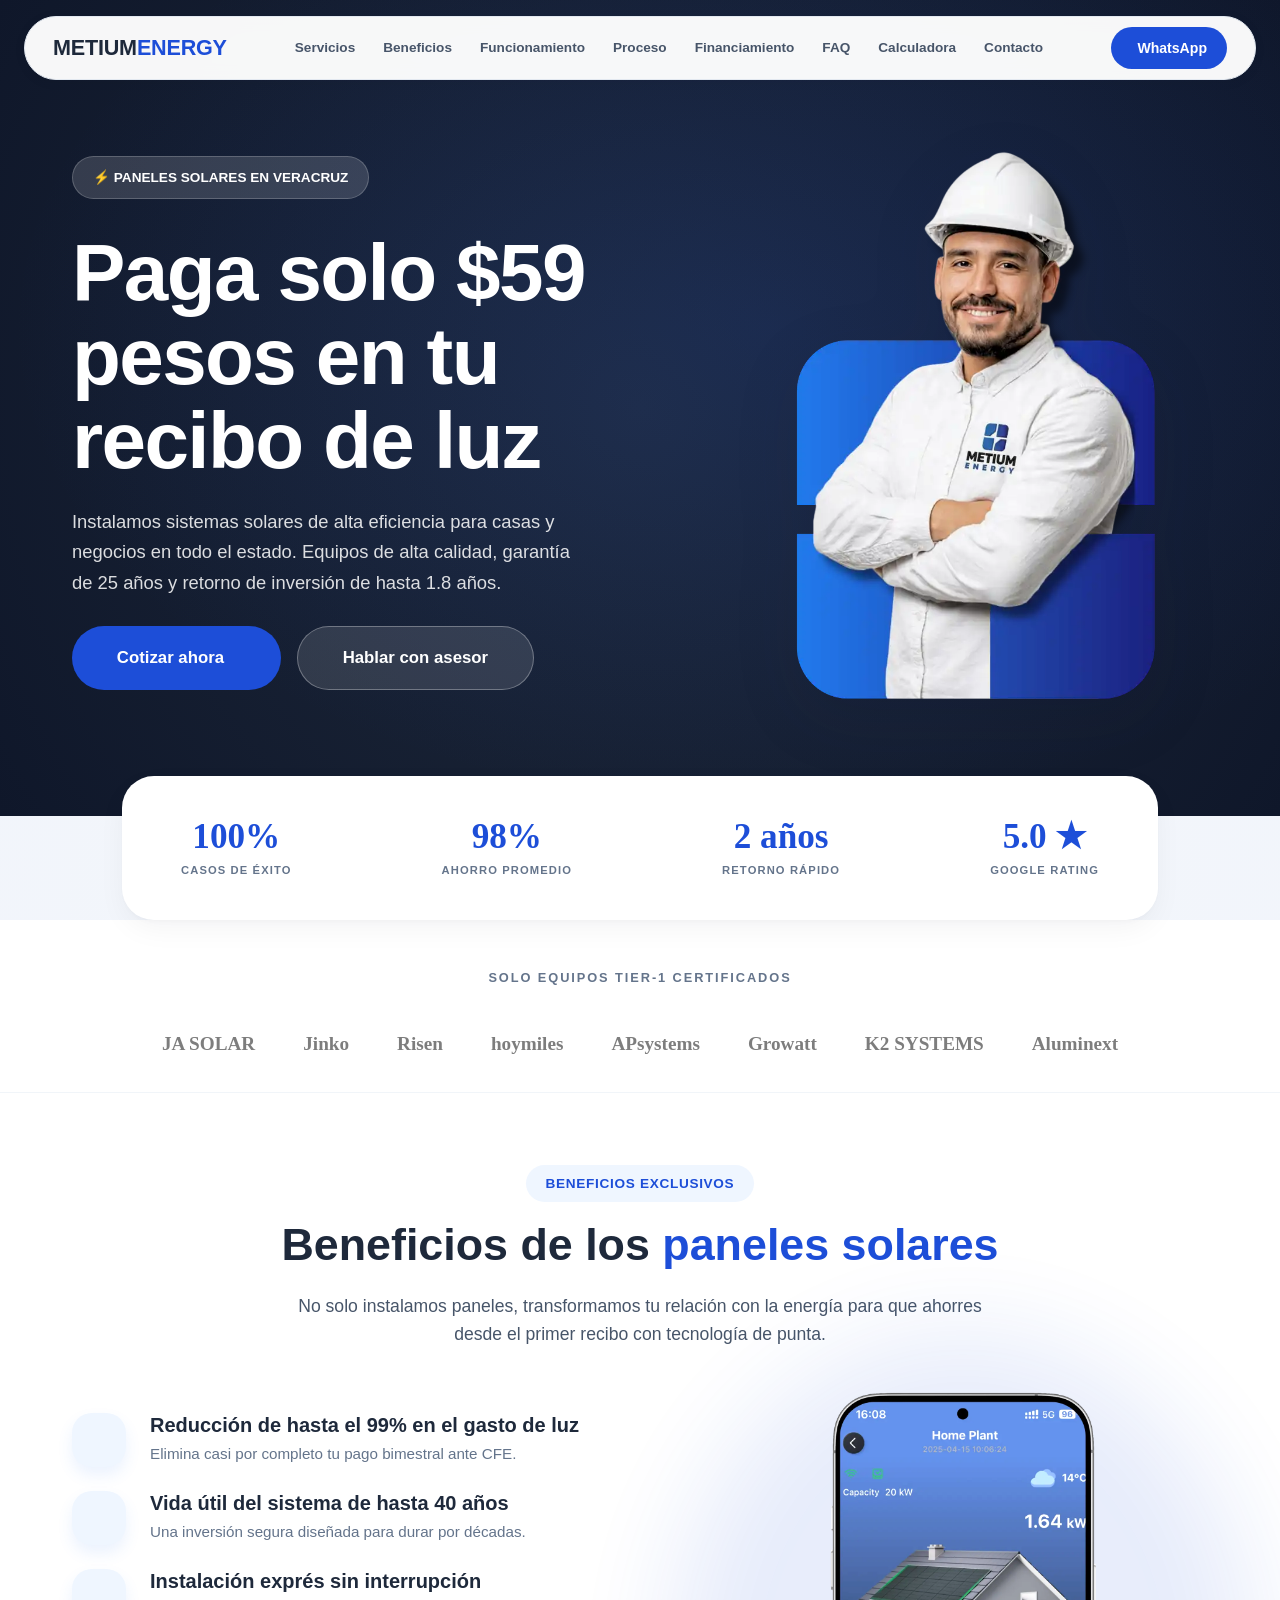
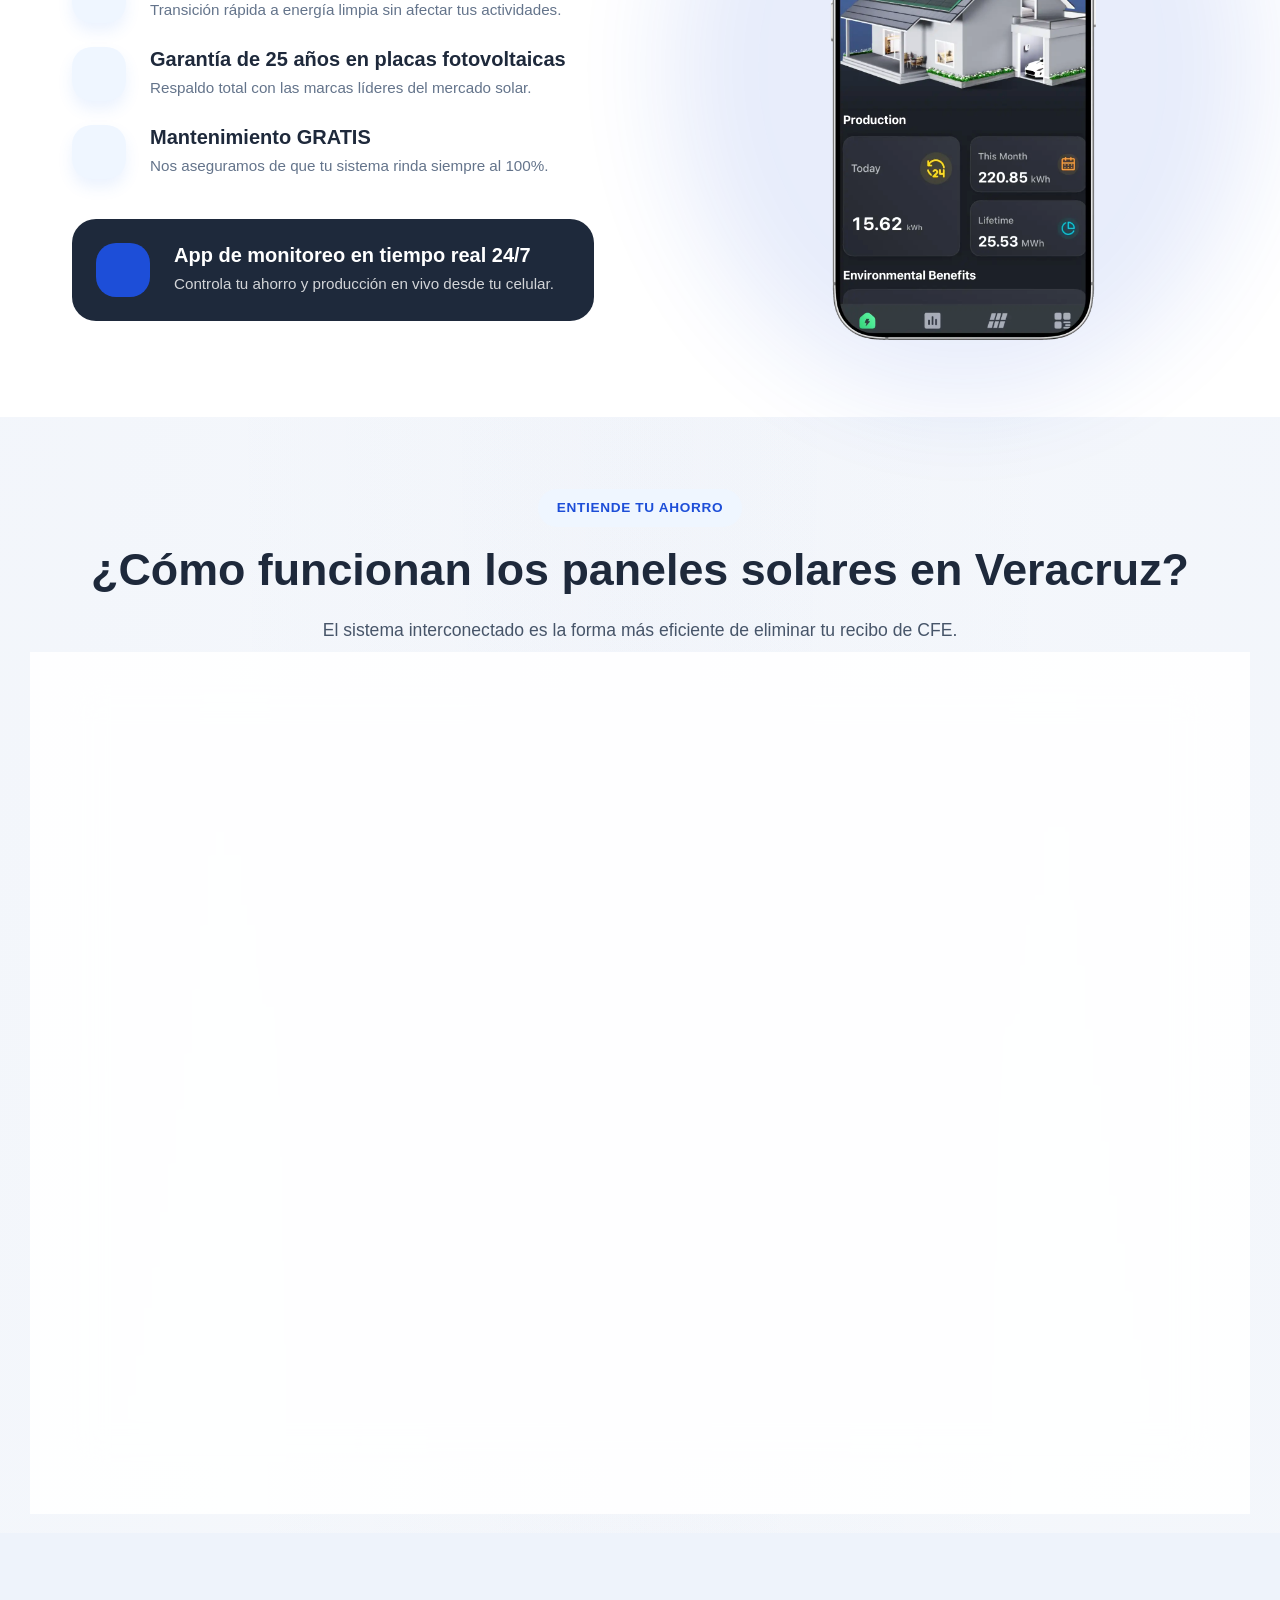
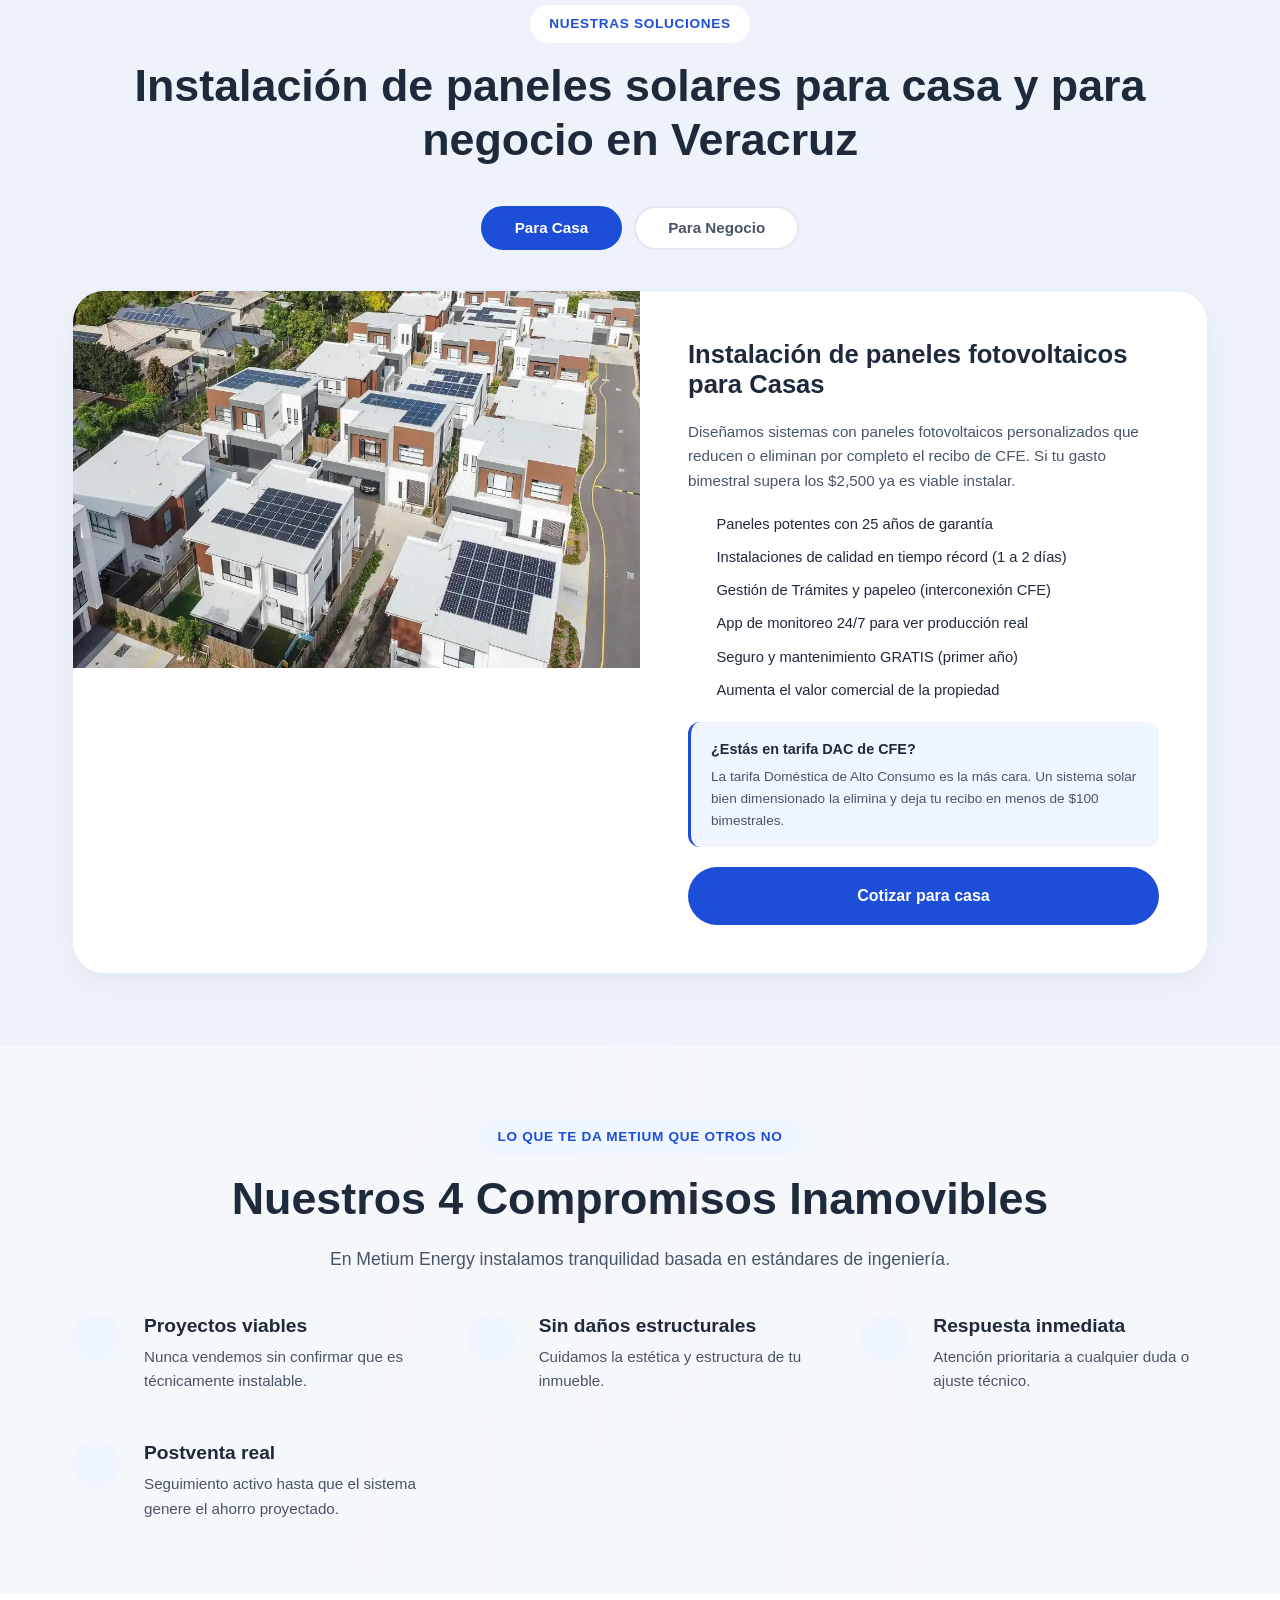
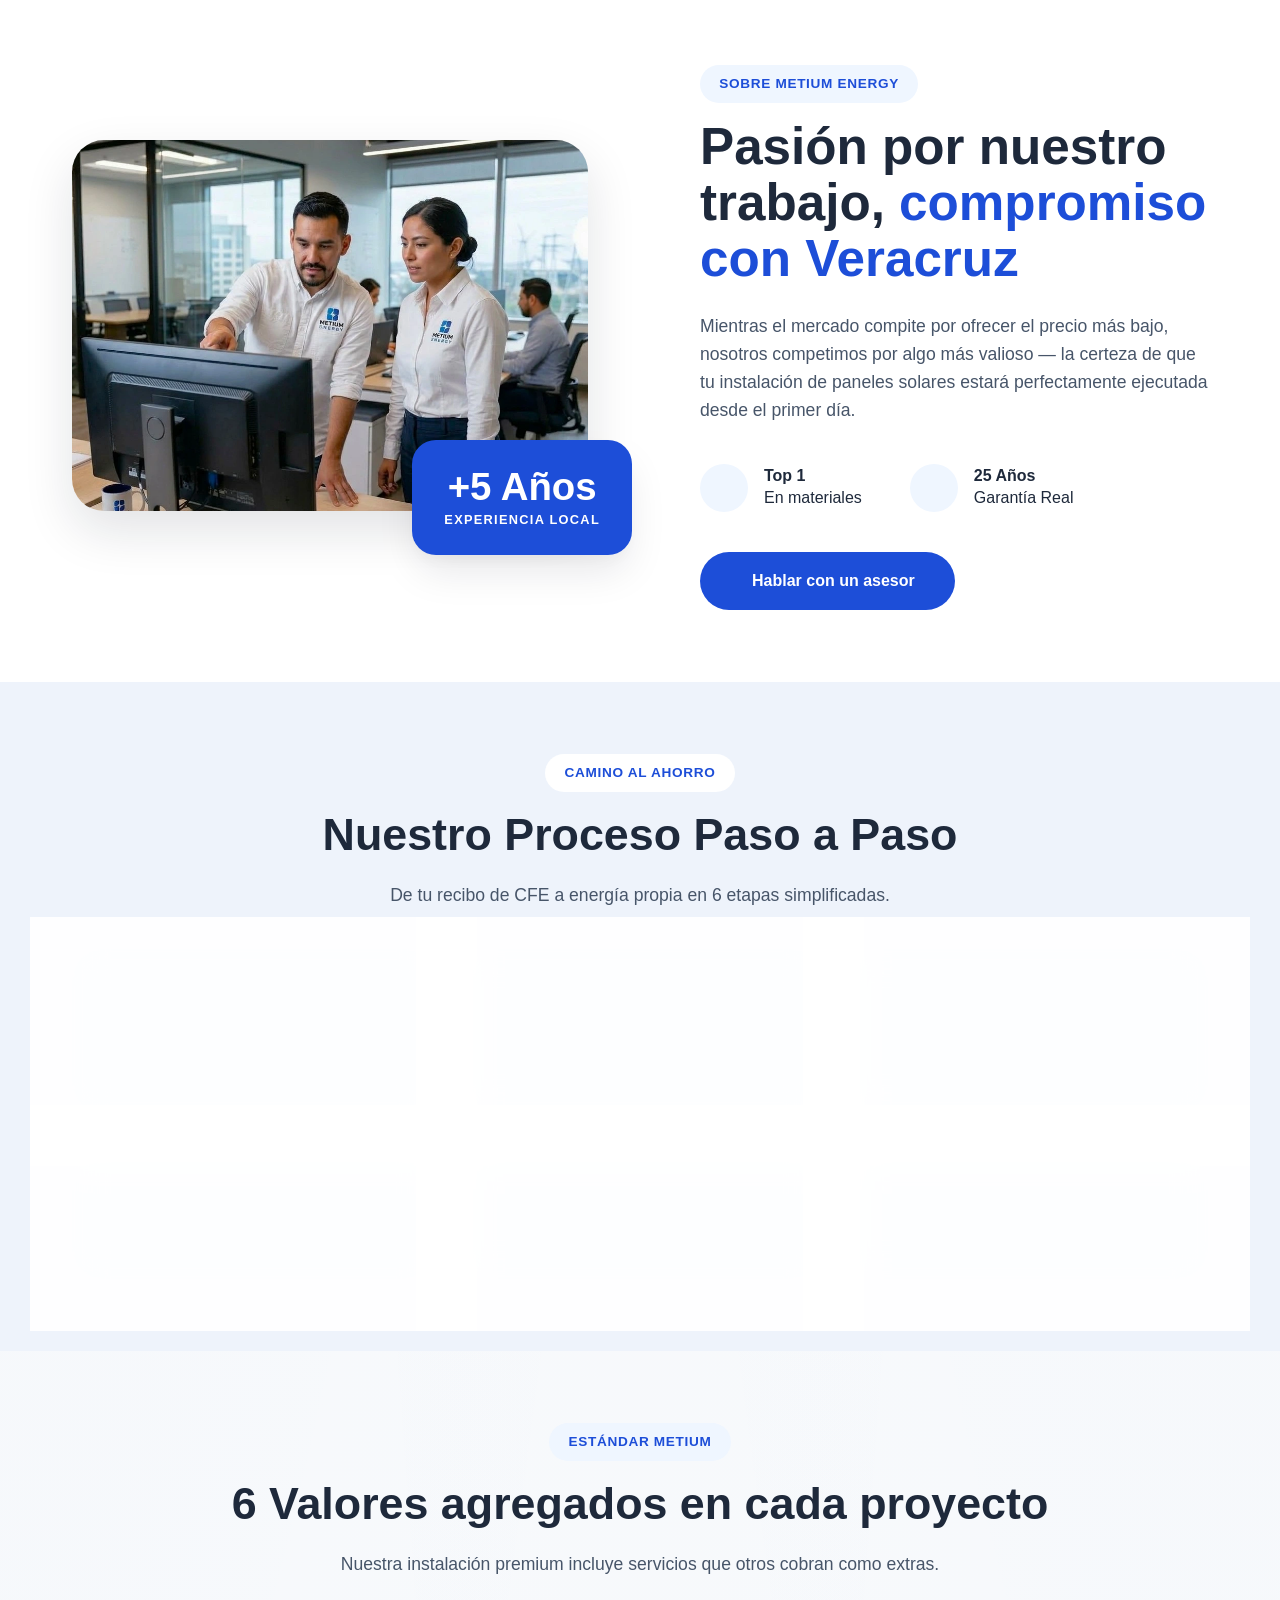
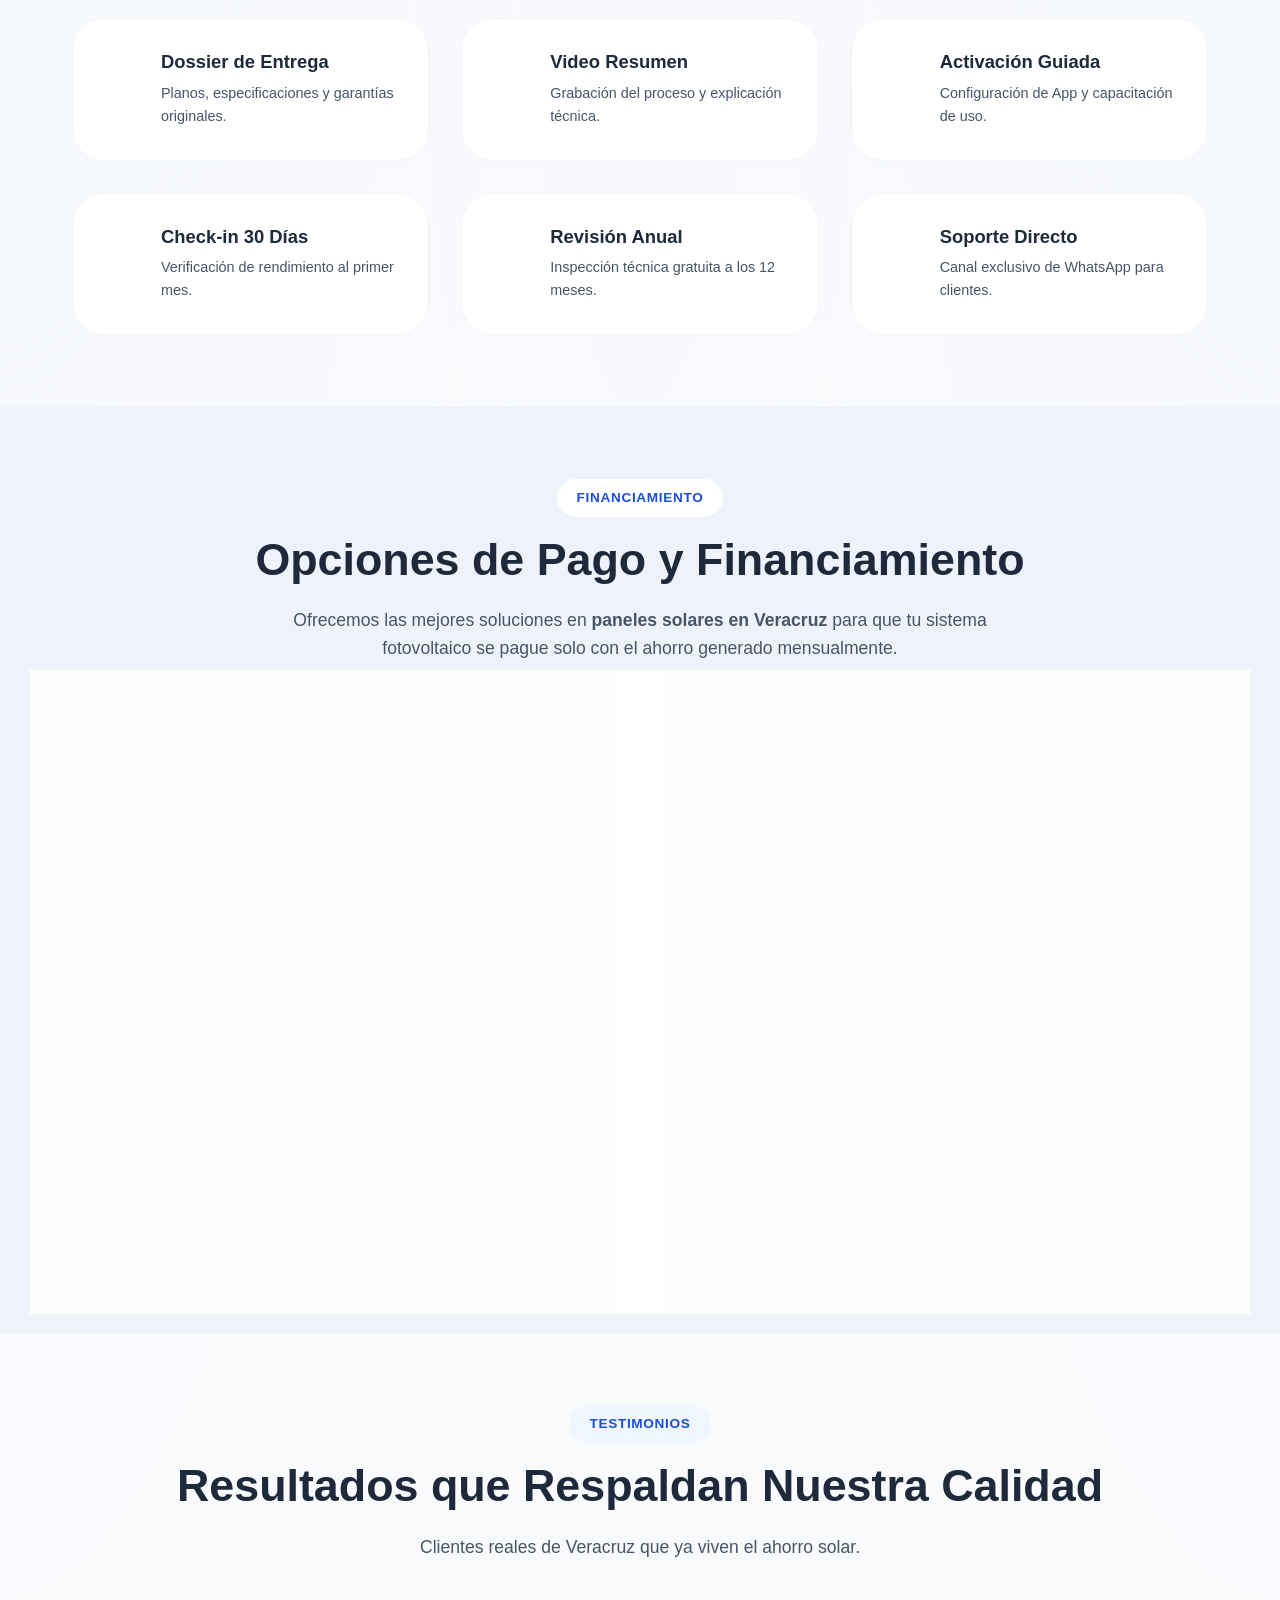
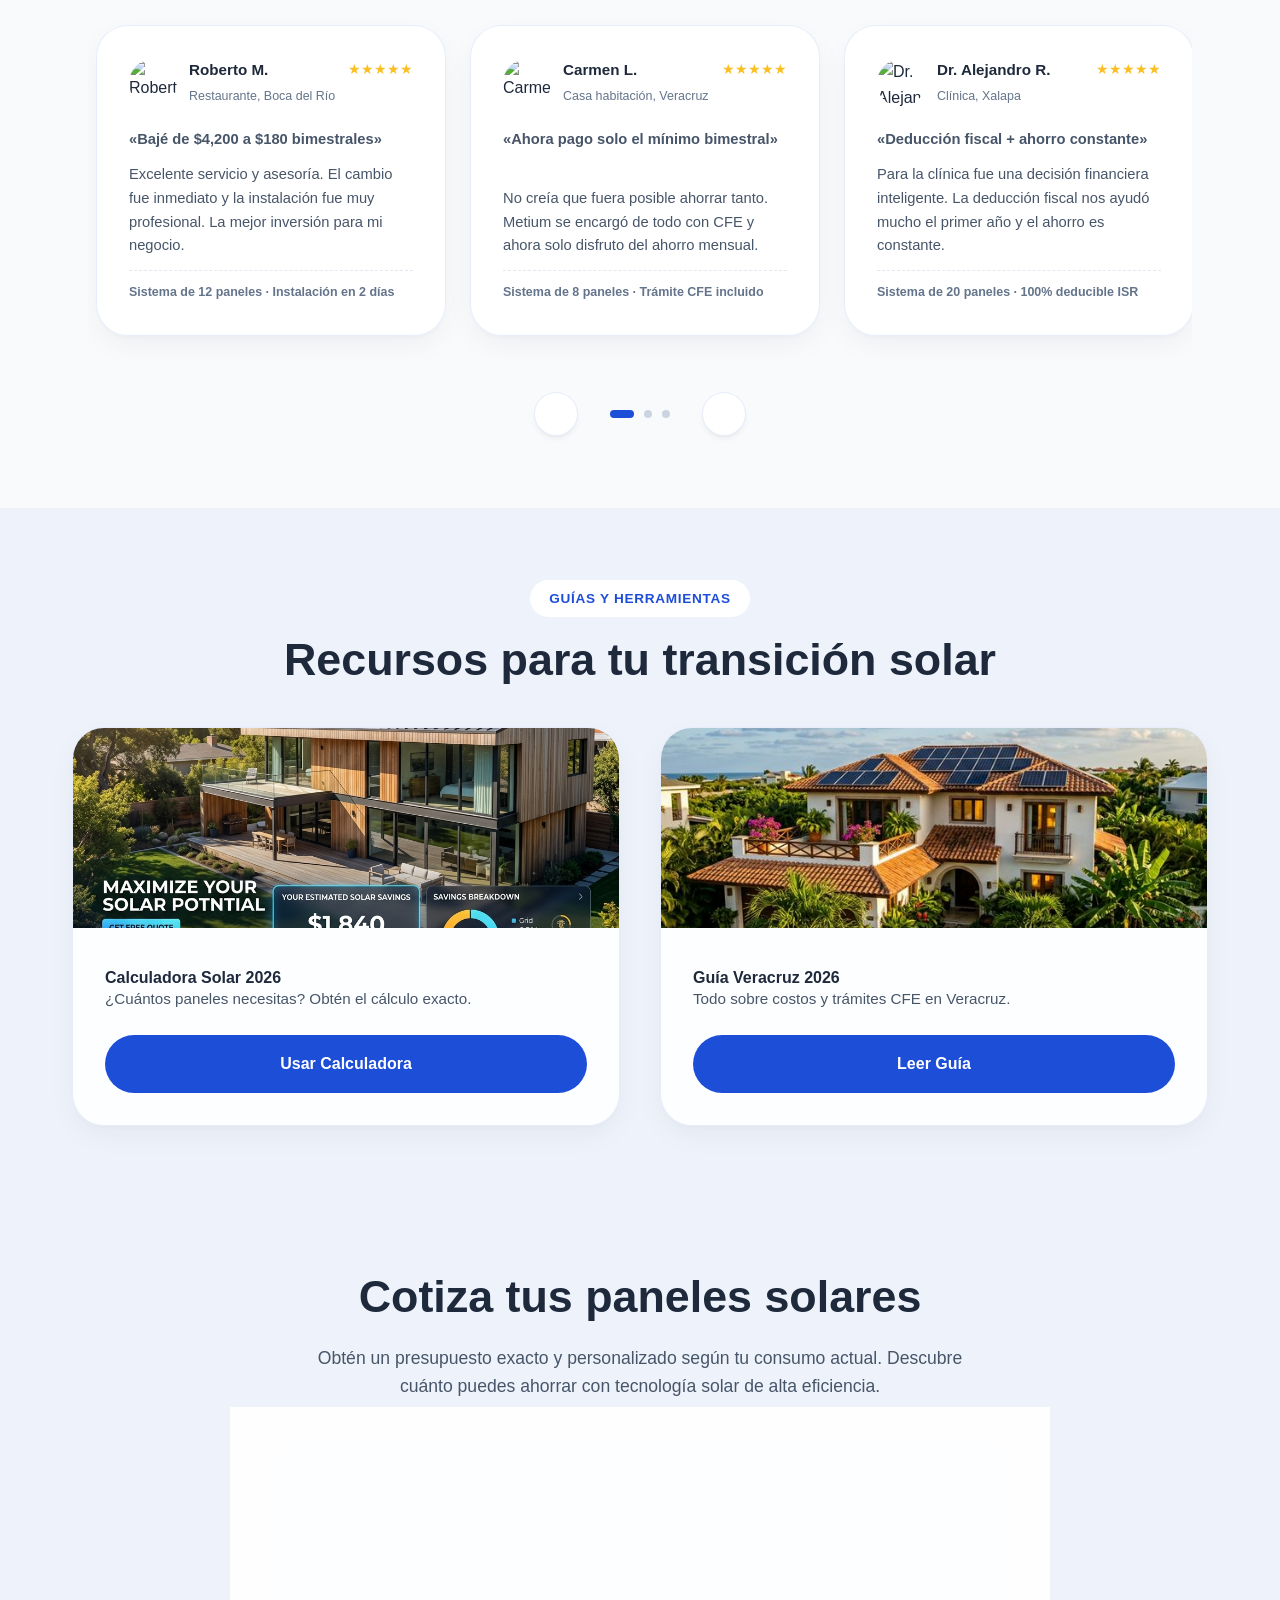
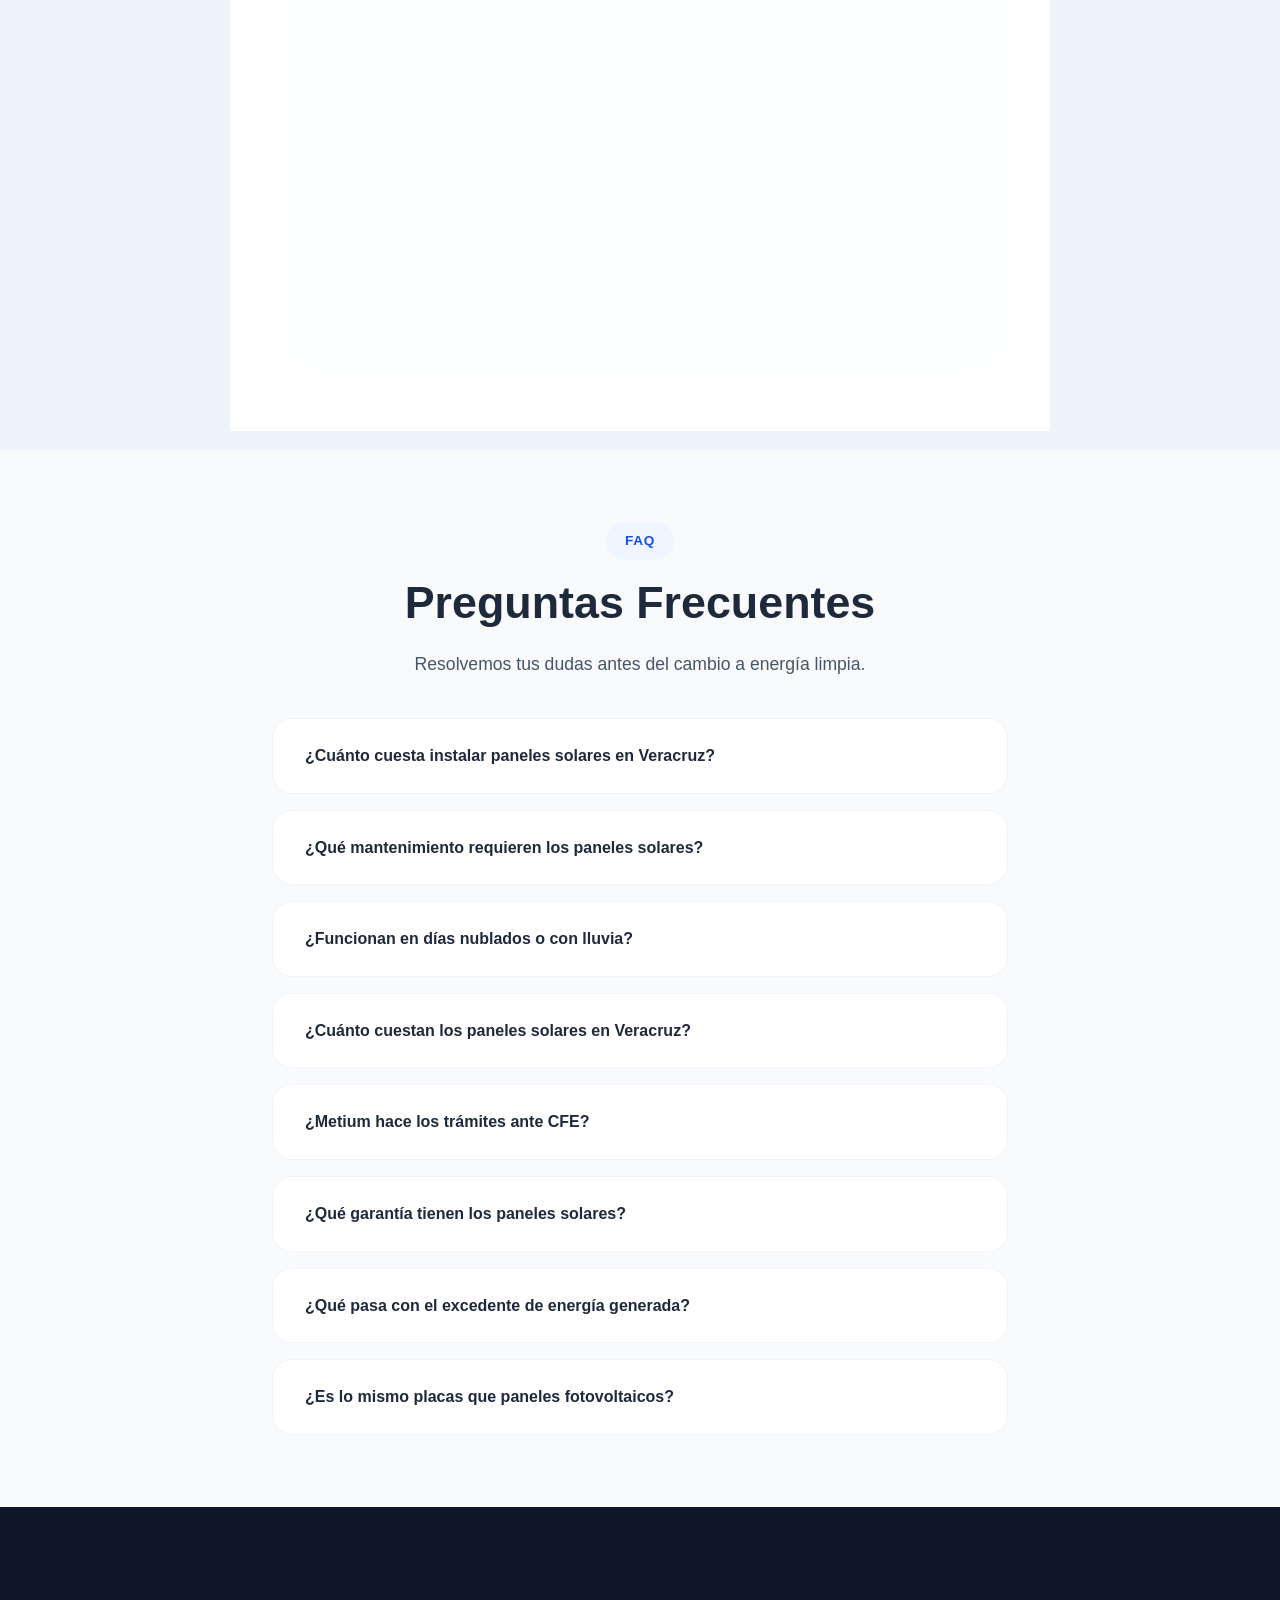
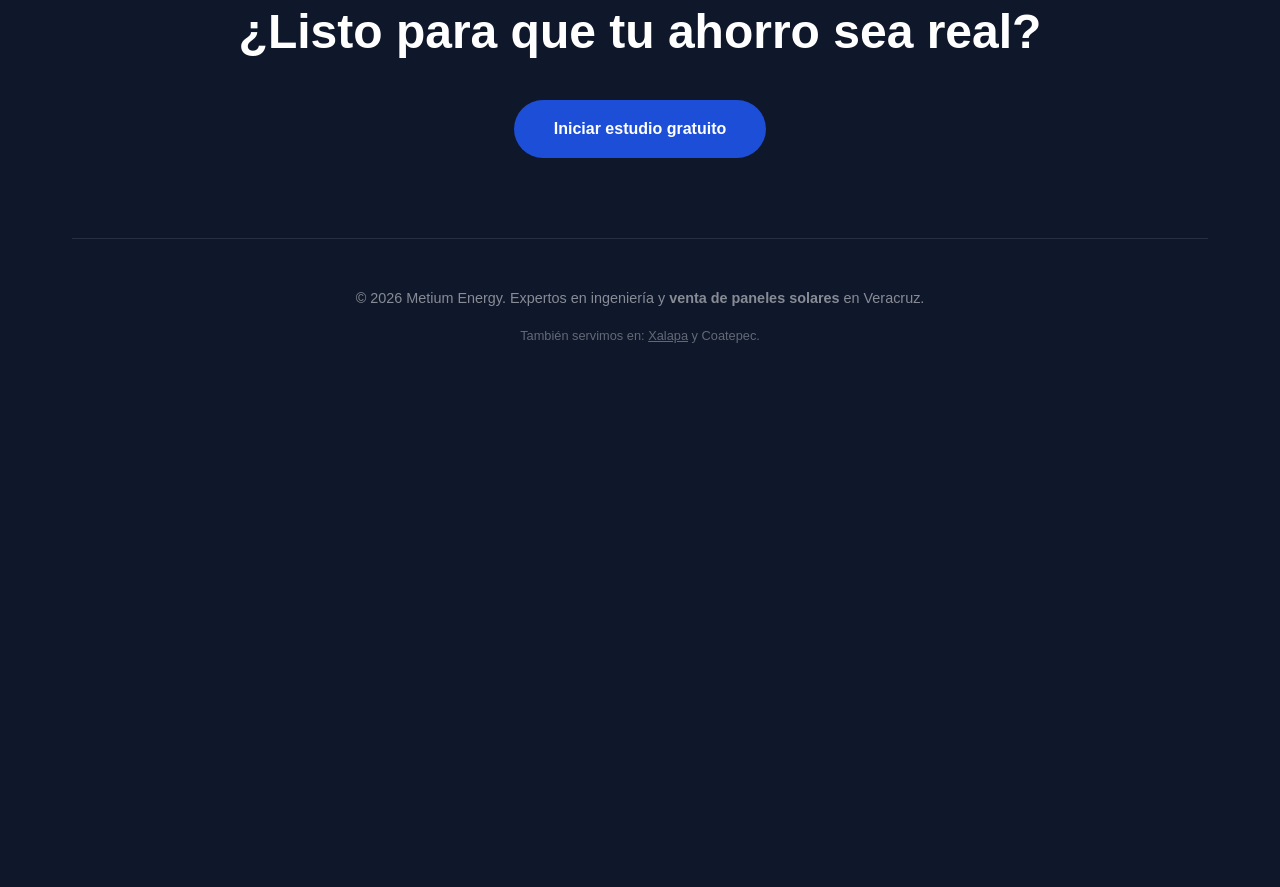
==== commit 865b862f: "fix: remover lazy loading y JS scroll para usar anclas nativas (eliminar bugs de layout shift en iOS" ====
--- a/index.html
+++ b/index.html
@@ -1010,7 +1010,7 @@
         </div>
     </footer>
 
-    <script src="script.js?v=1.5" defer></script>
+    <script src="script.js?v=1.6" defer></script>
     <script src="https://unpkg.com/lucide" crossorigin="anonymous" defer></script>
     <script>
         // Init Lucide after scripts load
@@ -1030,4 +1030,4 @@
     </script>
 </body>
 
-</html>+</html>
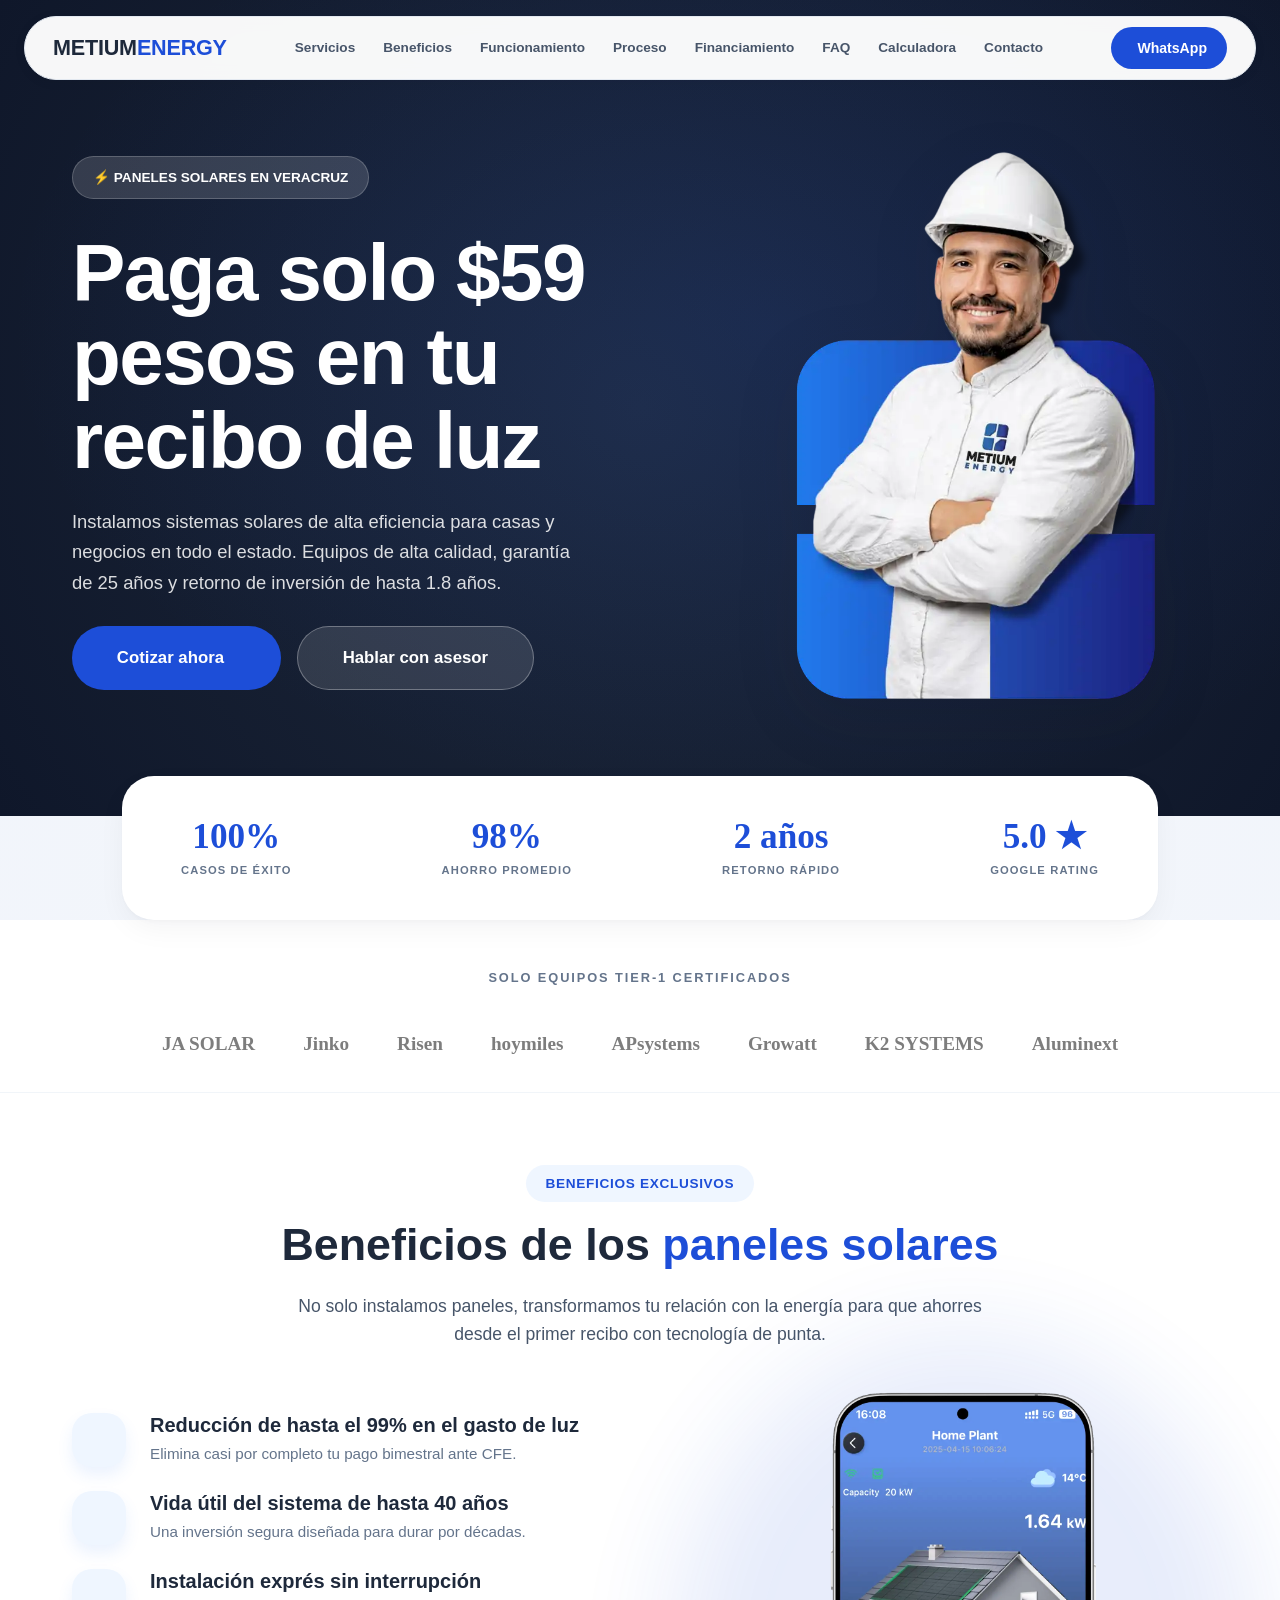
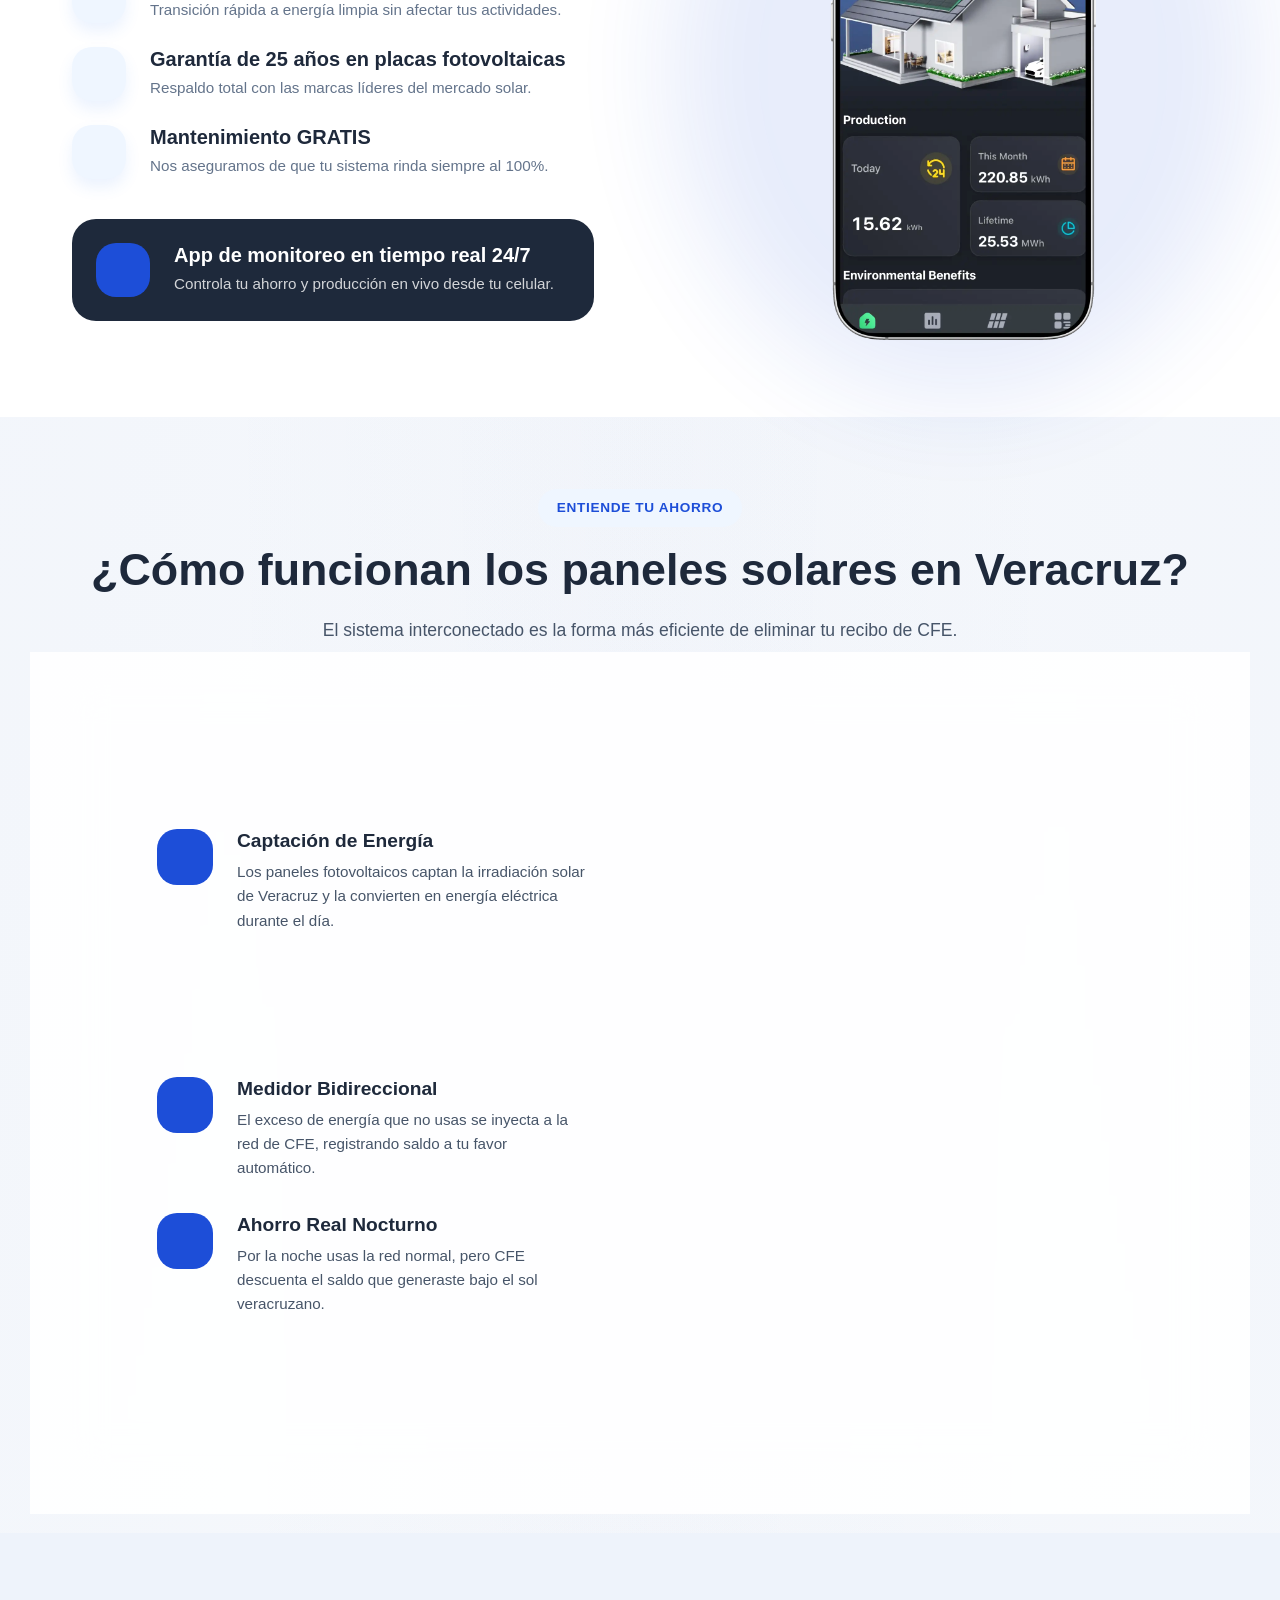
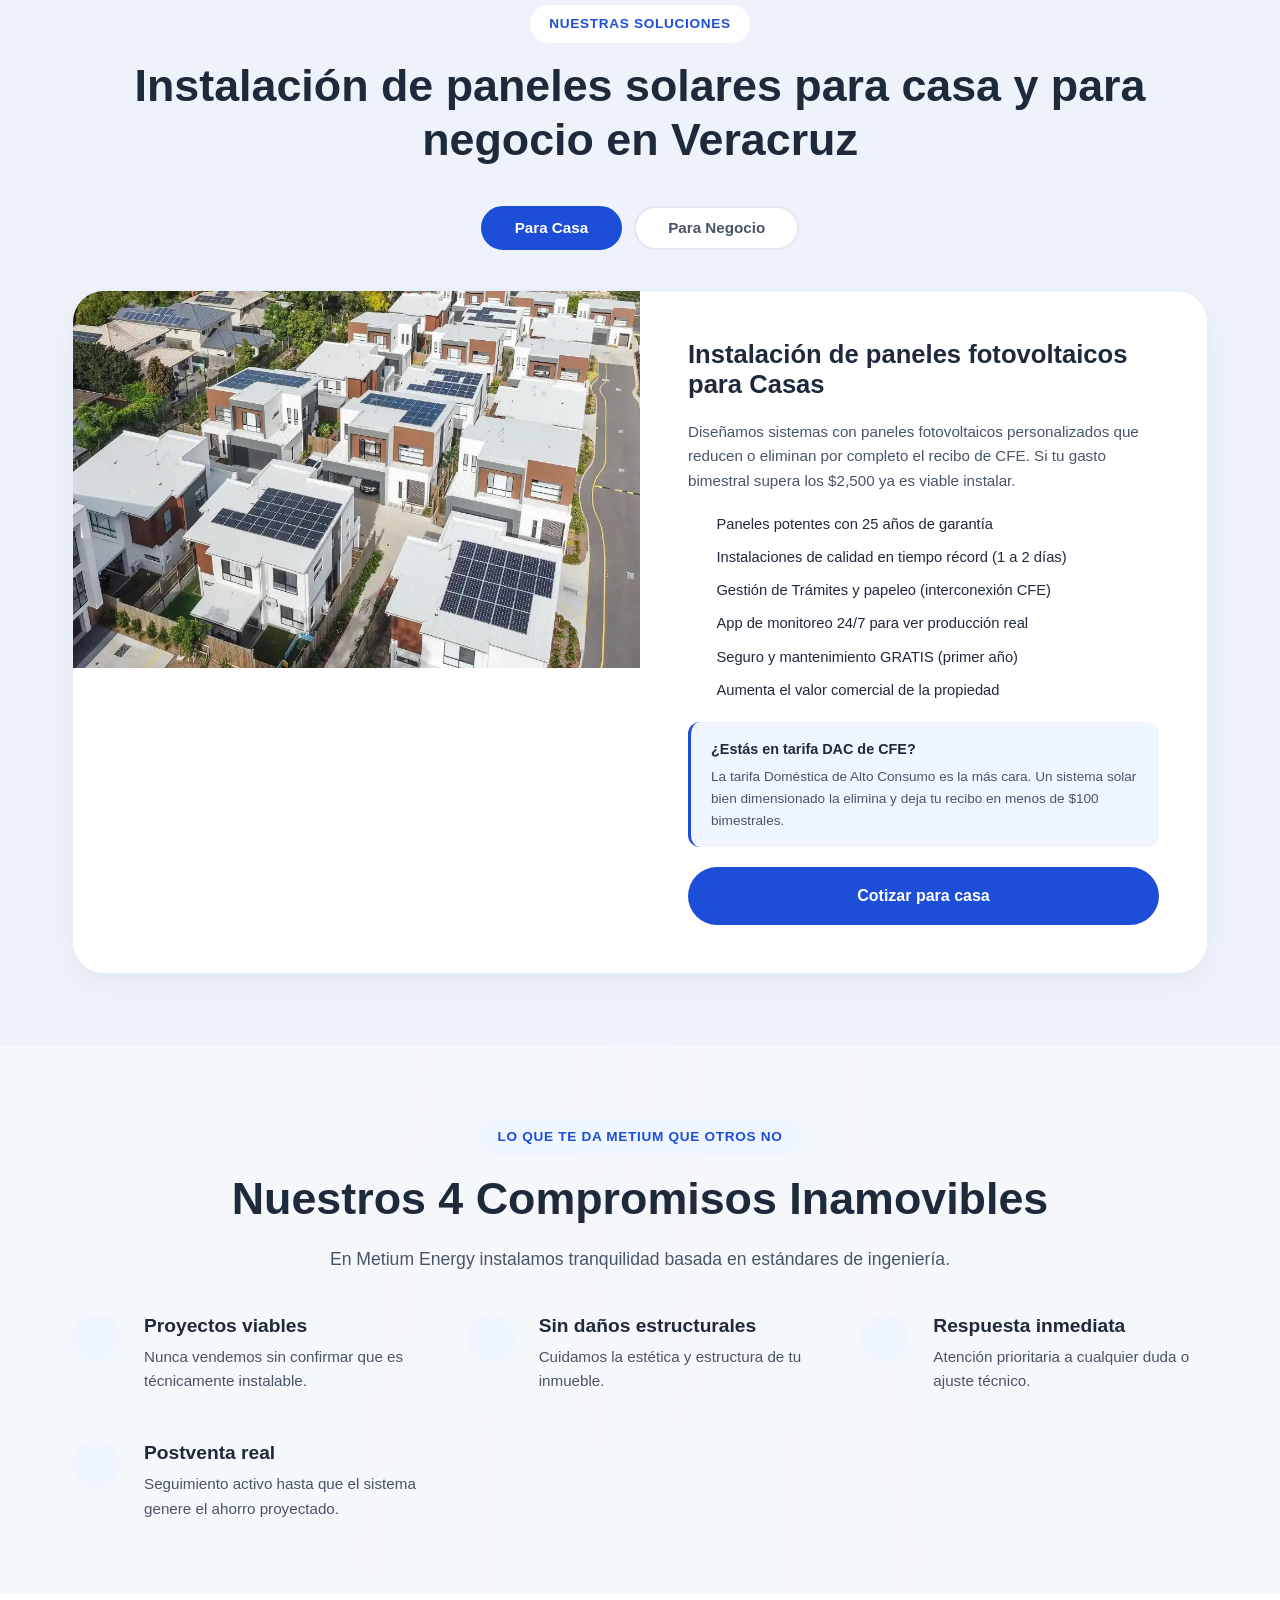
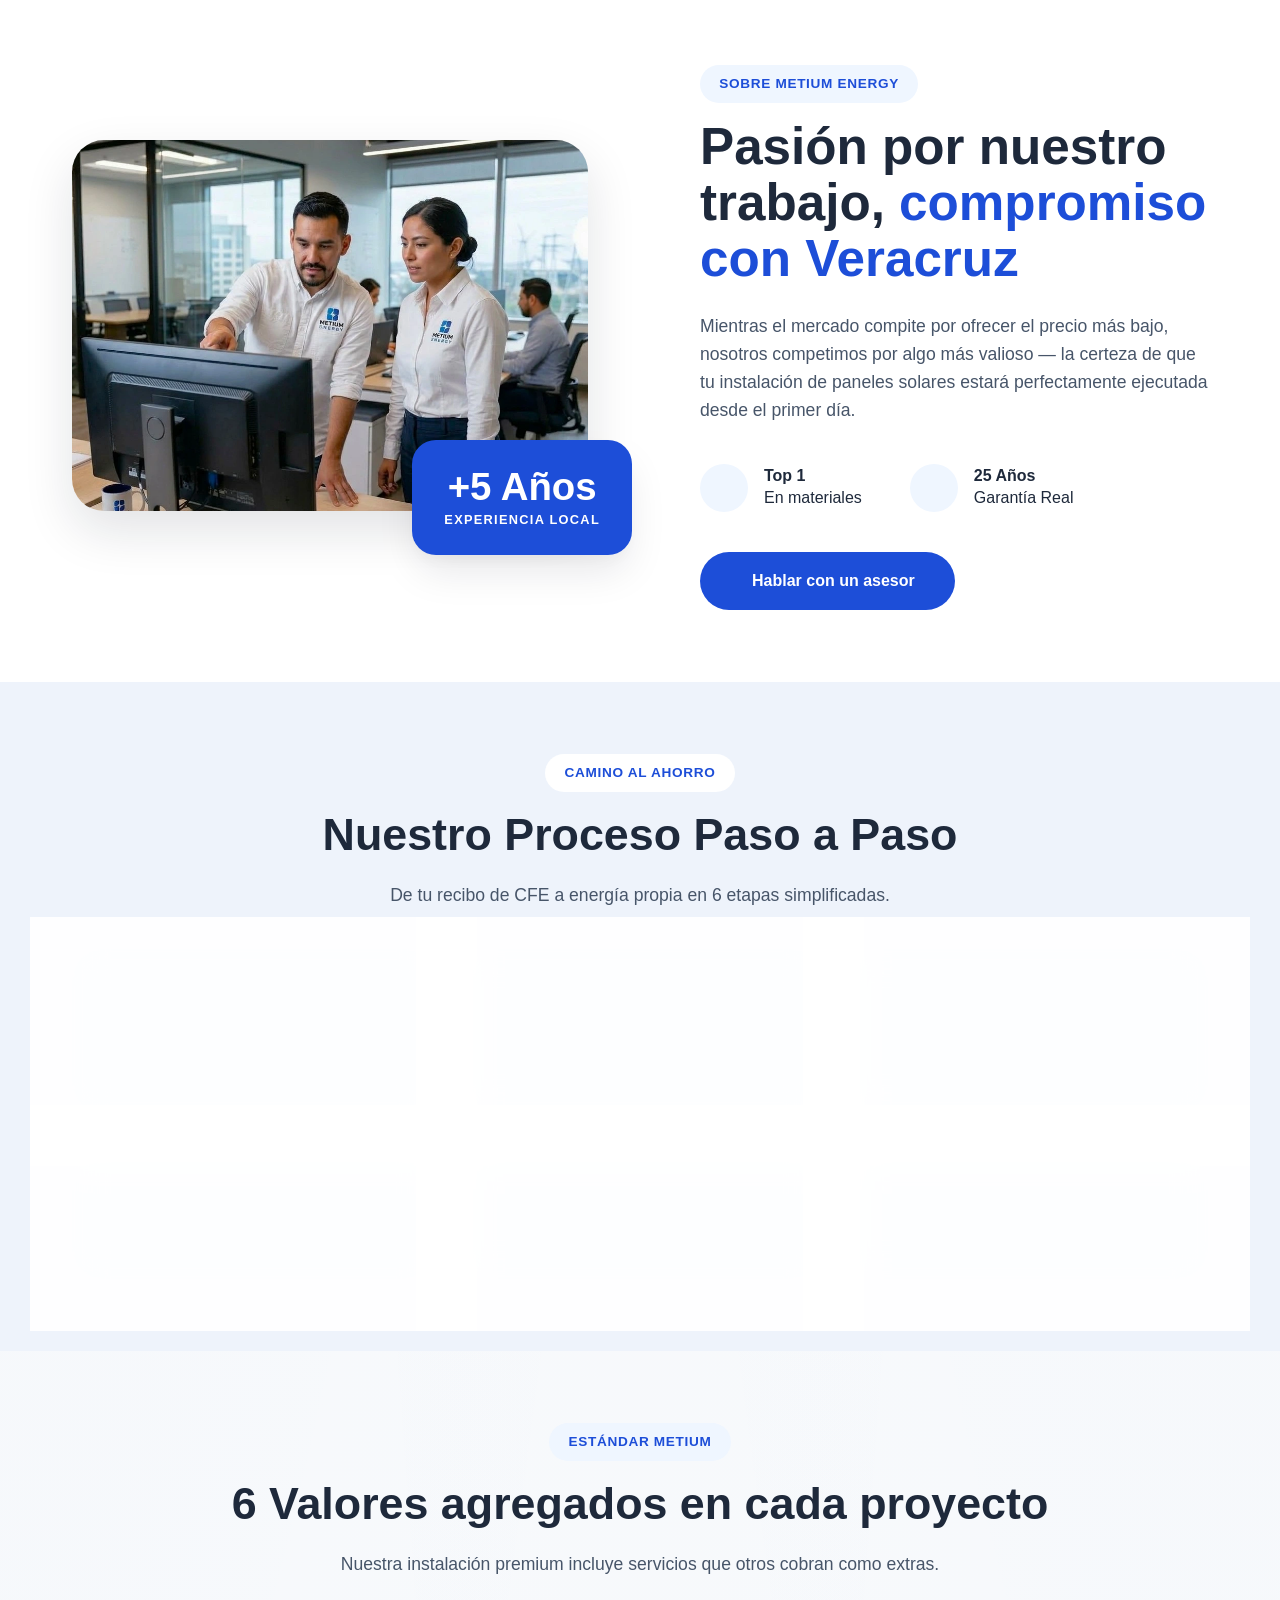
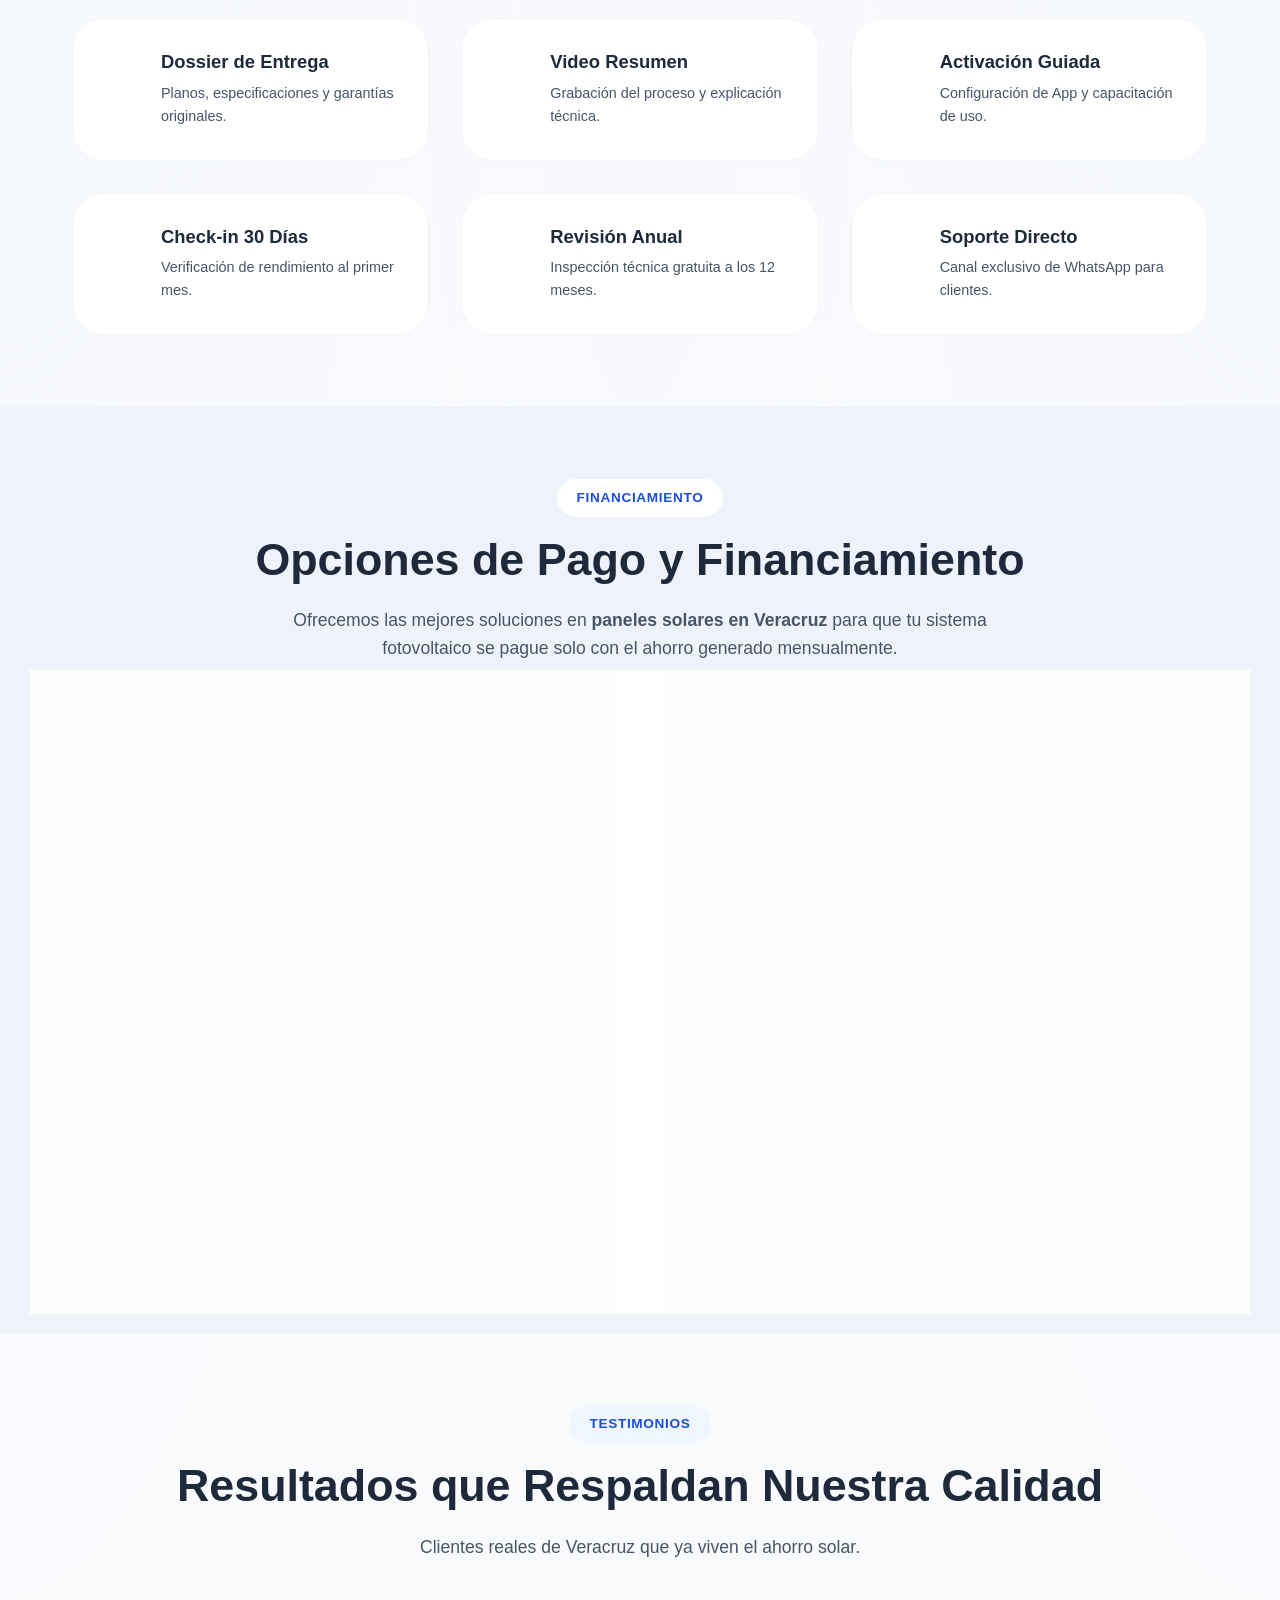
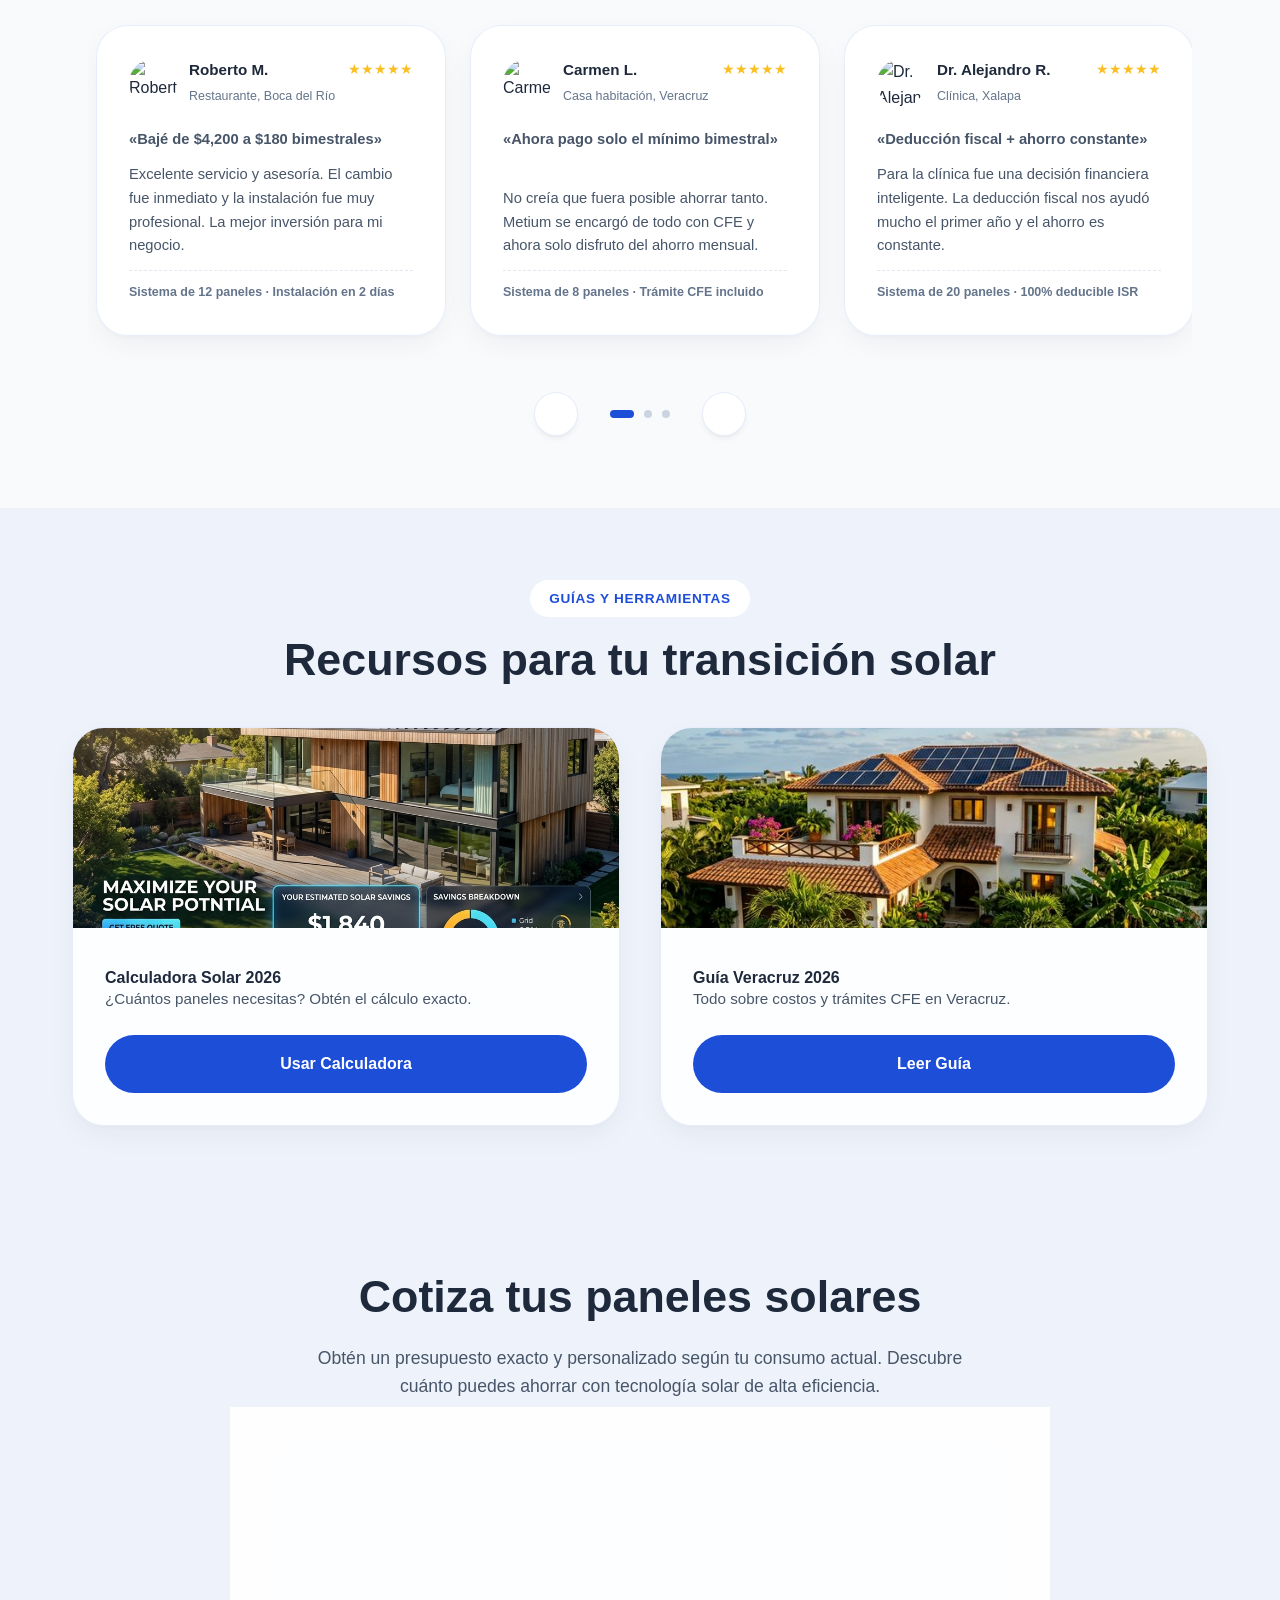
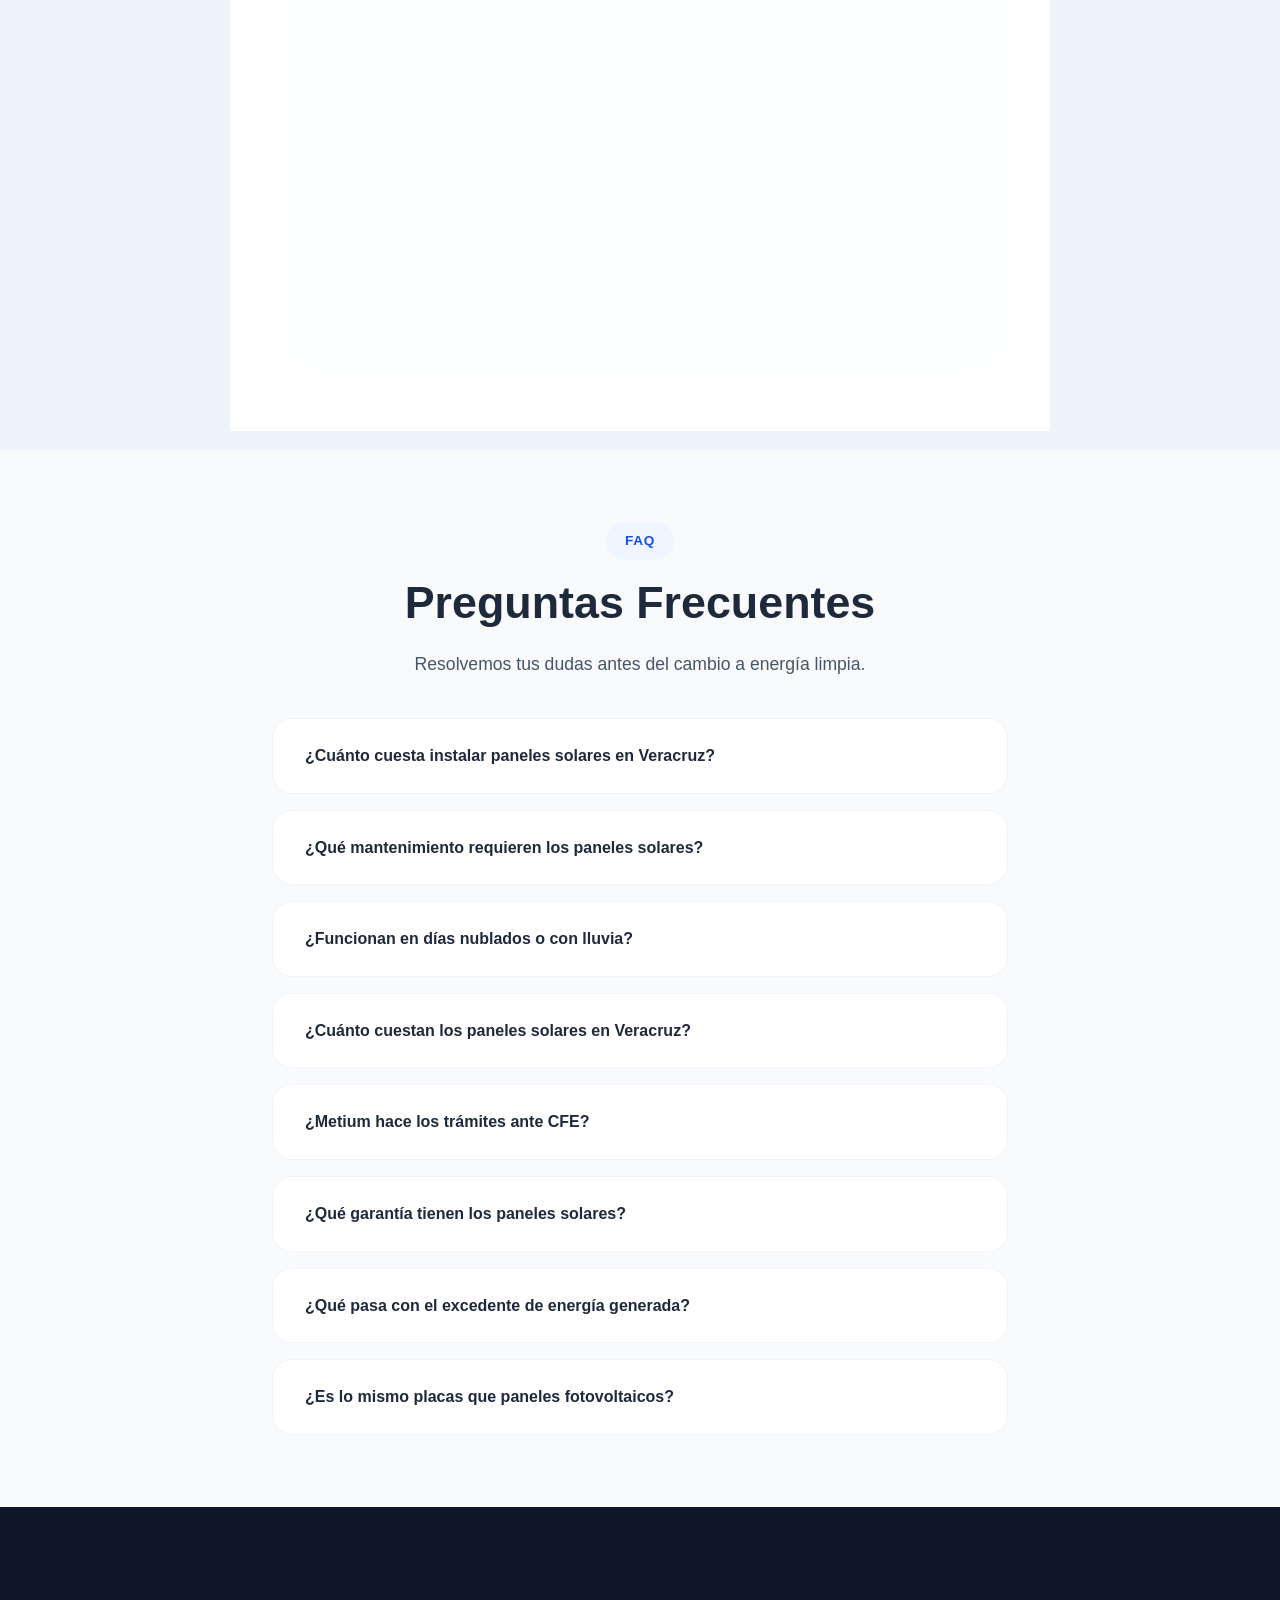
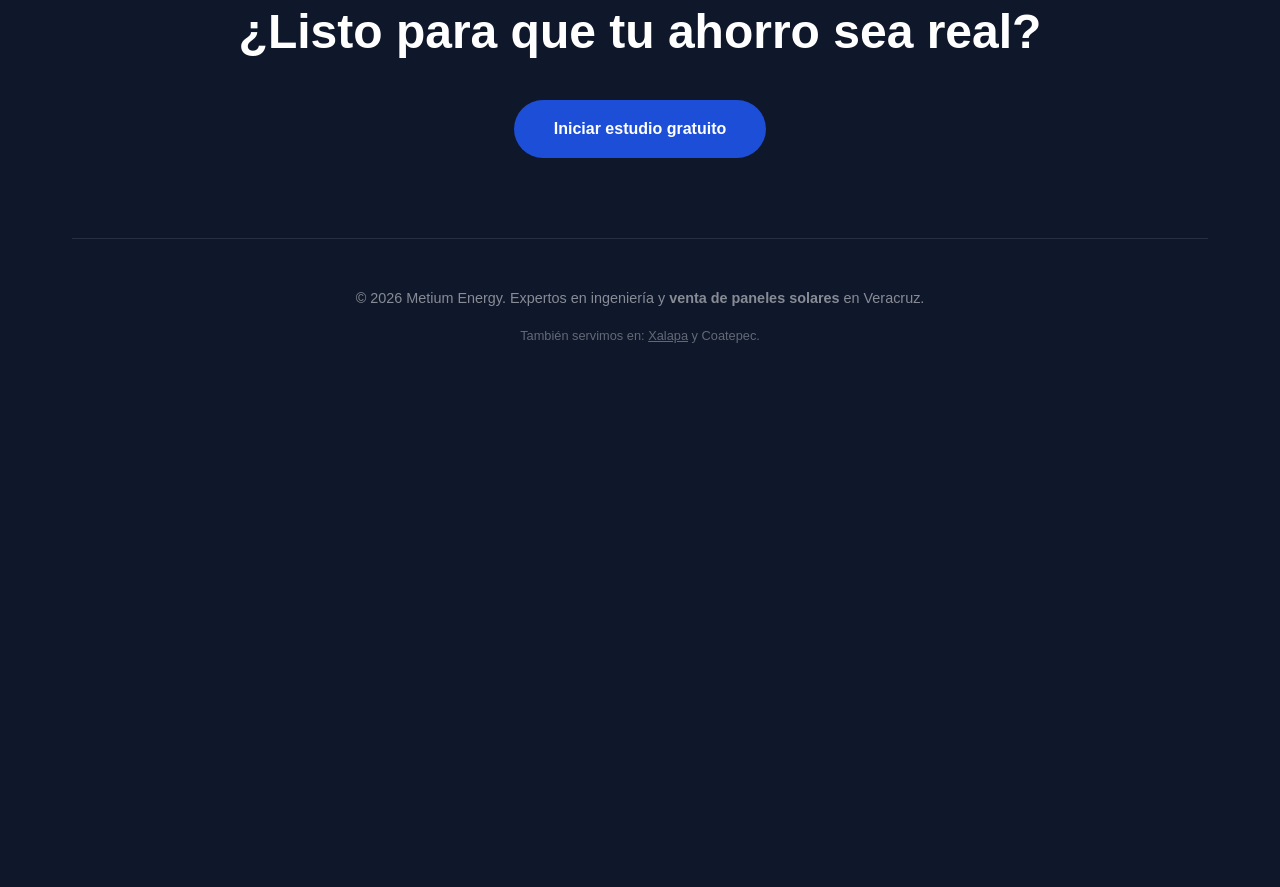
==== commit 825cf7c3: "fix: implementar Auto-Tracking Scroll (Missile System) para eliminar definitivamente el layout shift" ====
--- a/index.html
+++ b/index.html
@@ -1010,7 +1010,7 @@
         </div>
     </footer>
 
-    <script src="script.js?v=1.6" defer></script>
+    <script src="script.js?v=1.7" defer></script>
     <script src="https://unpkg.com/lucide" crossorigin="anonymous" defer></script>
     <script>
         // Init Lucide after scripts load
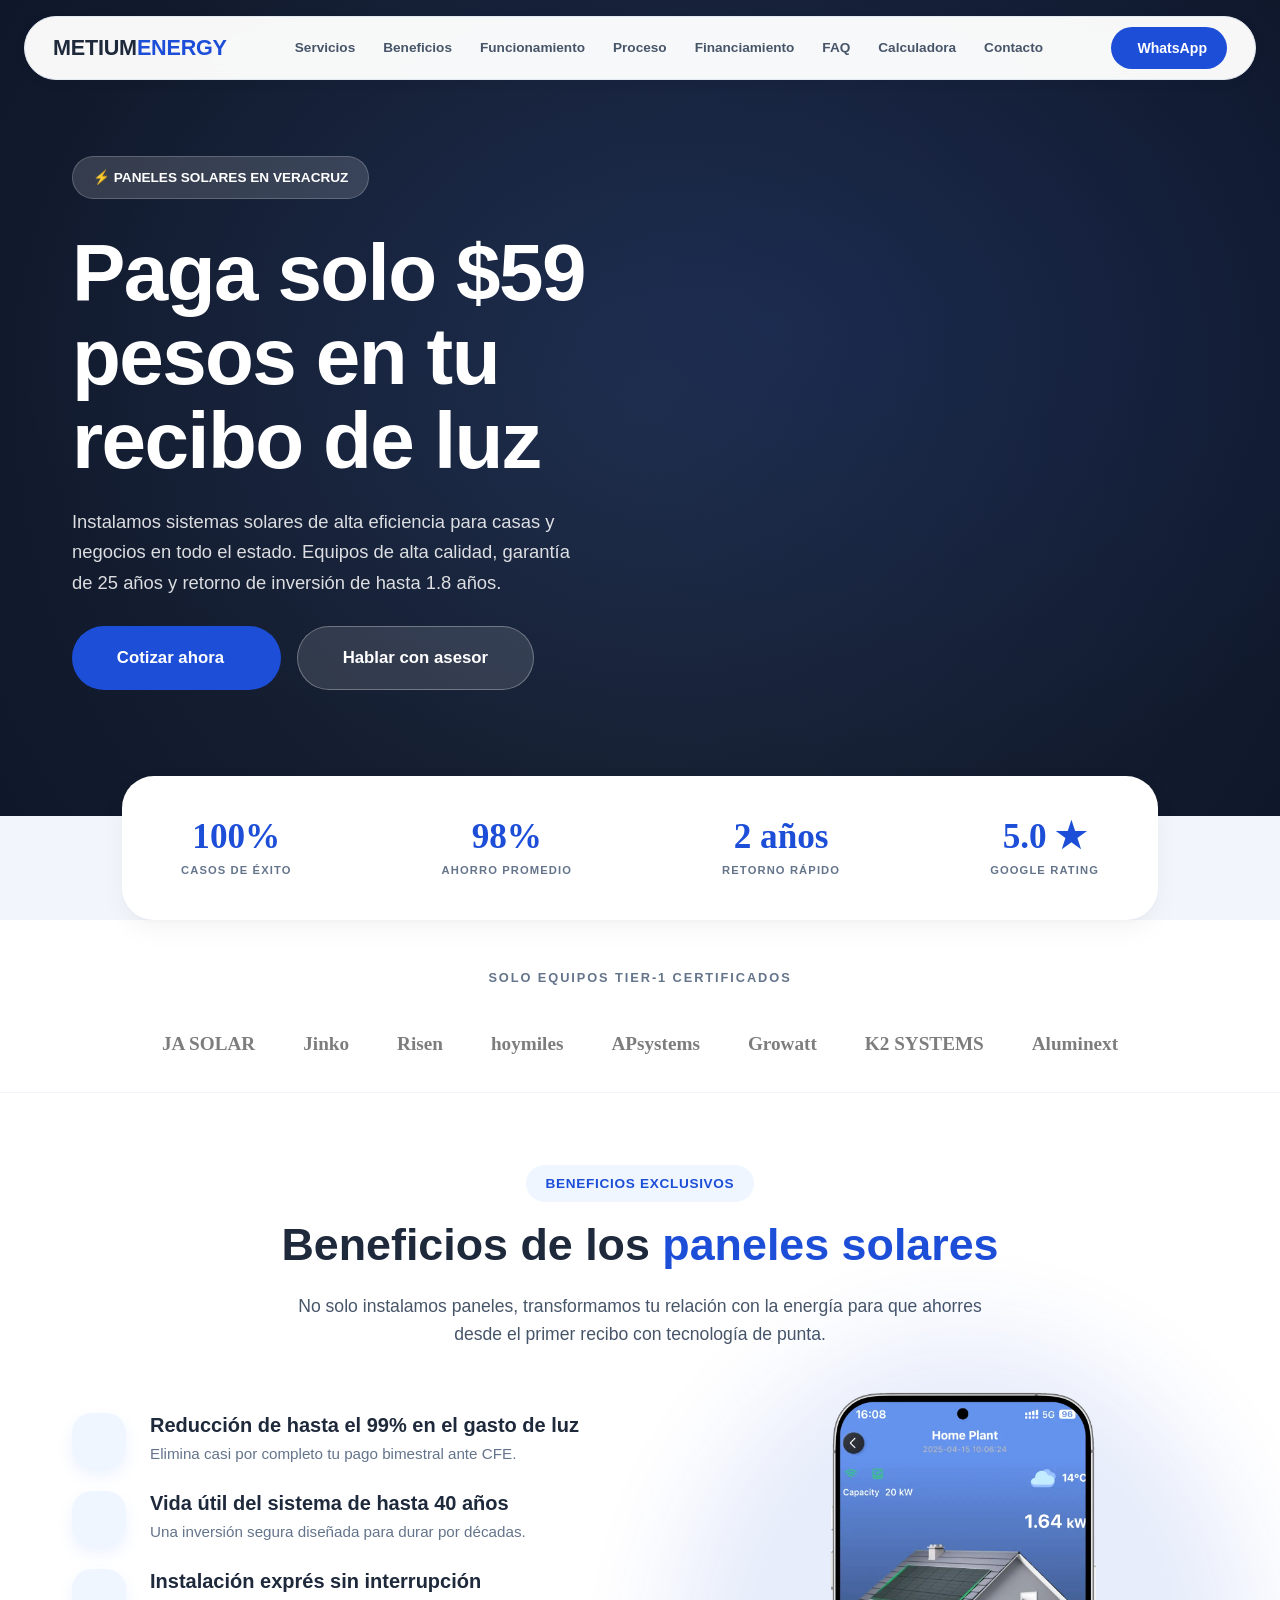
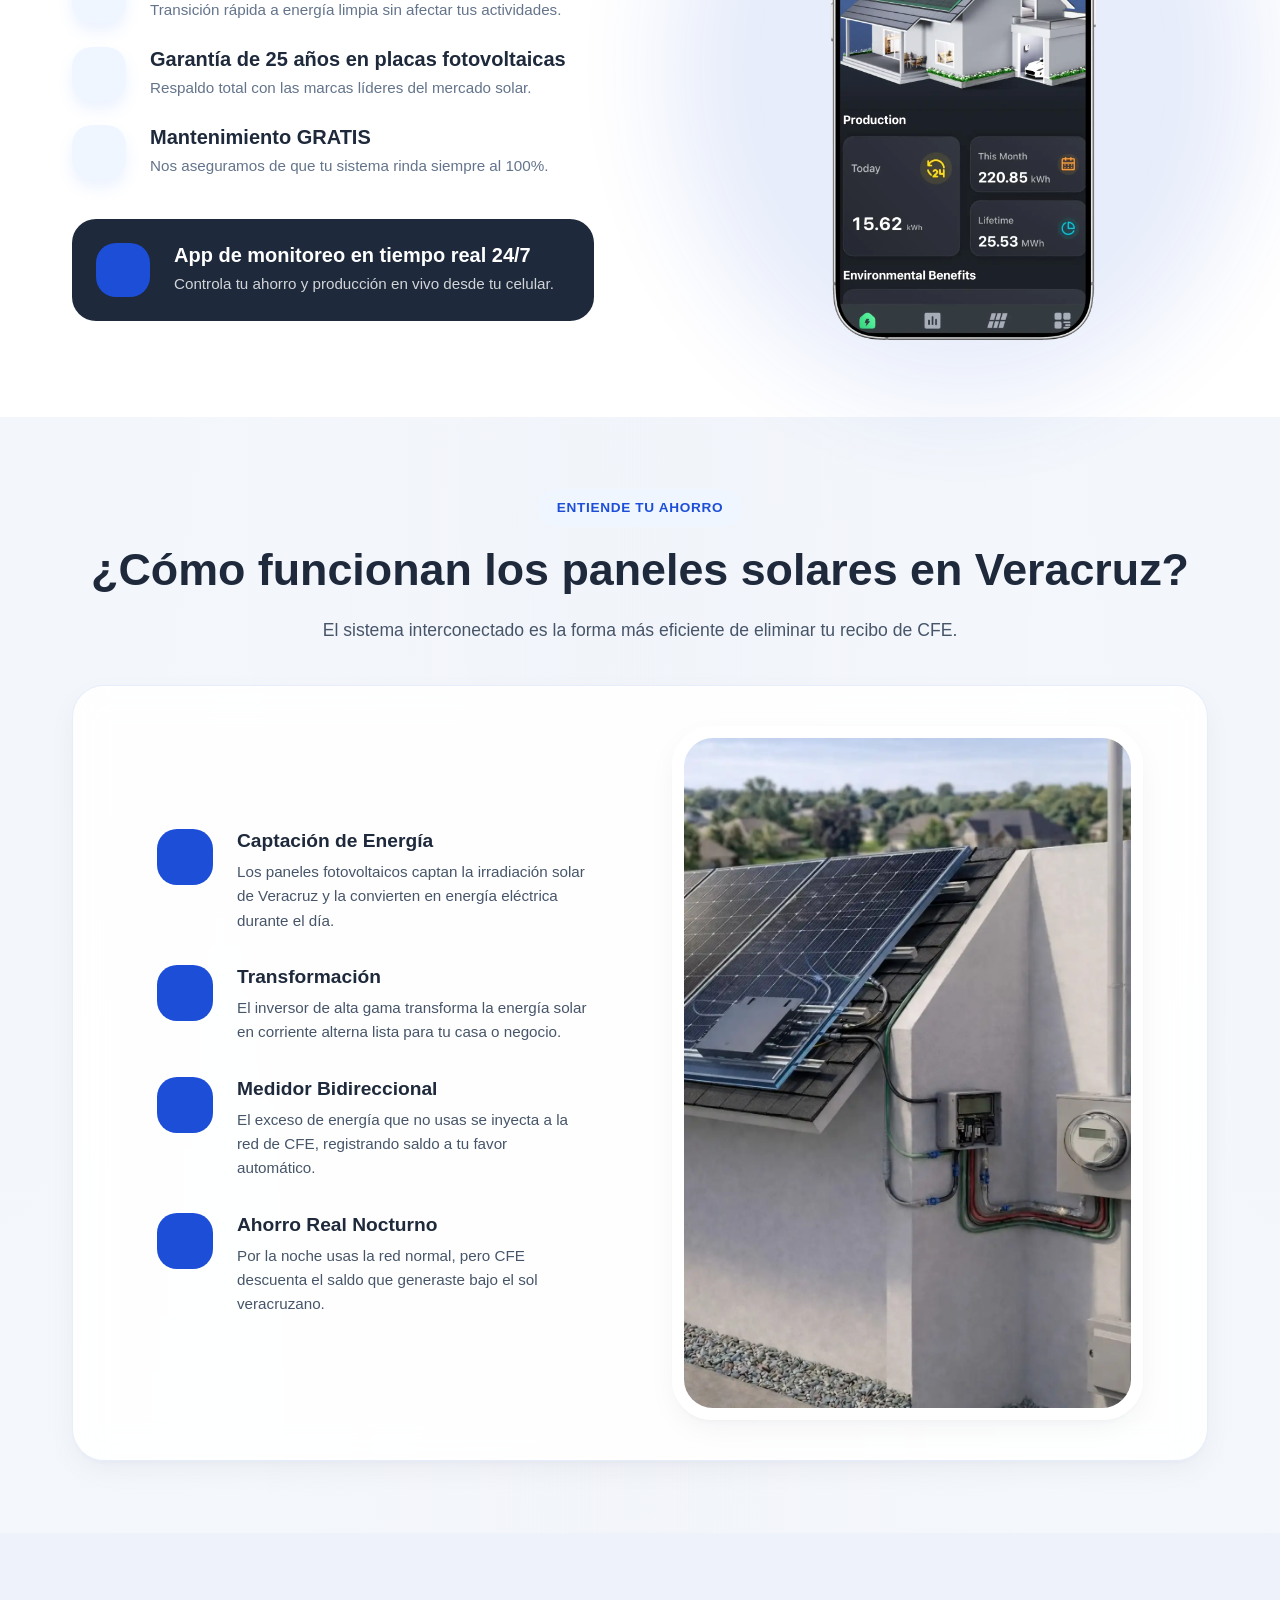
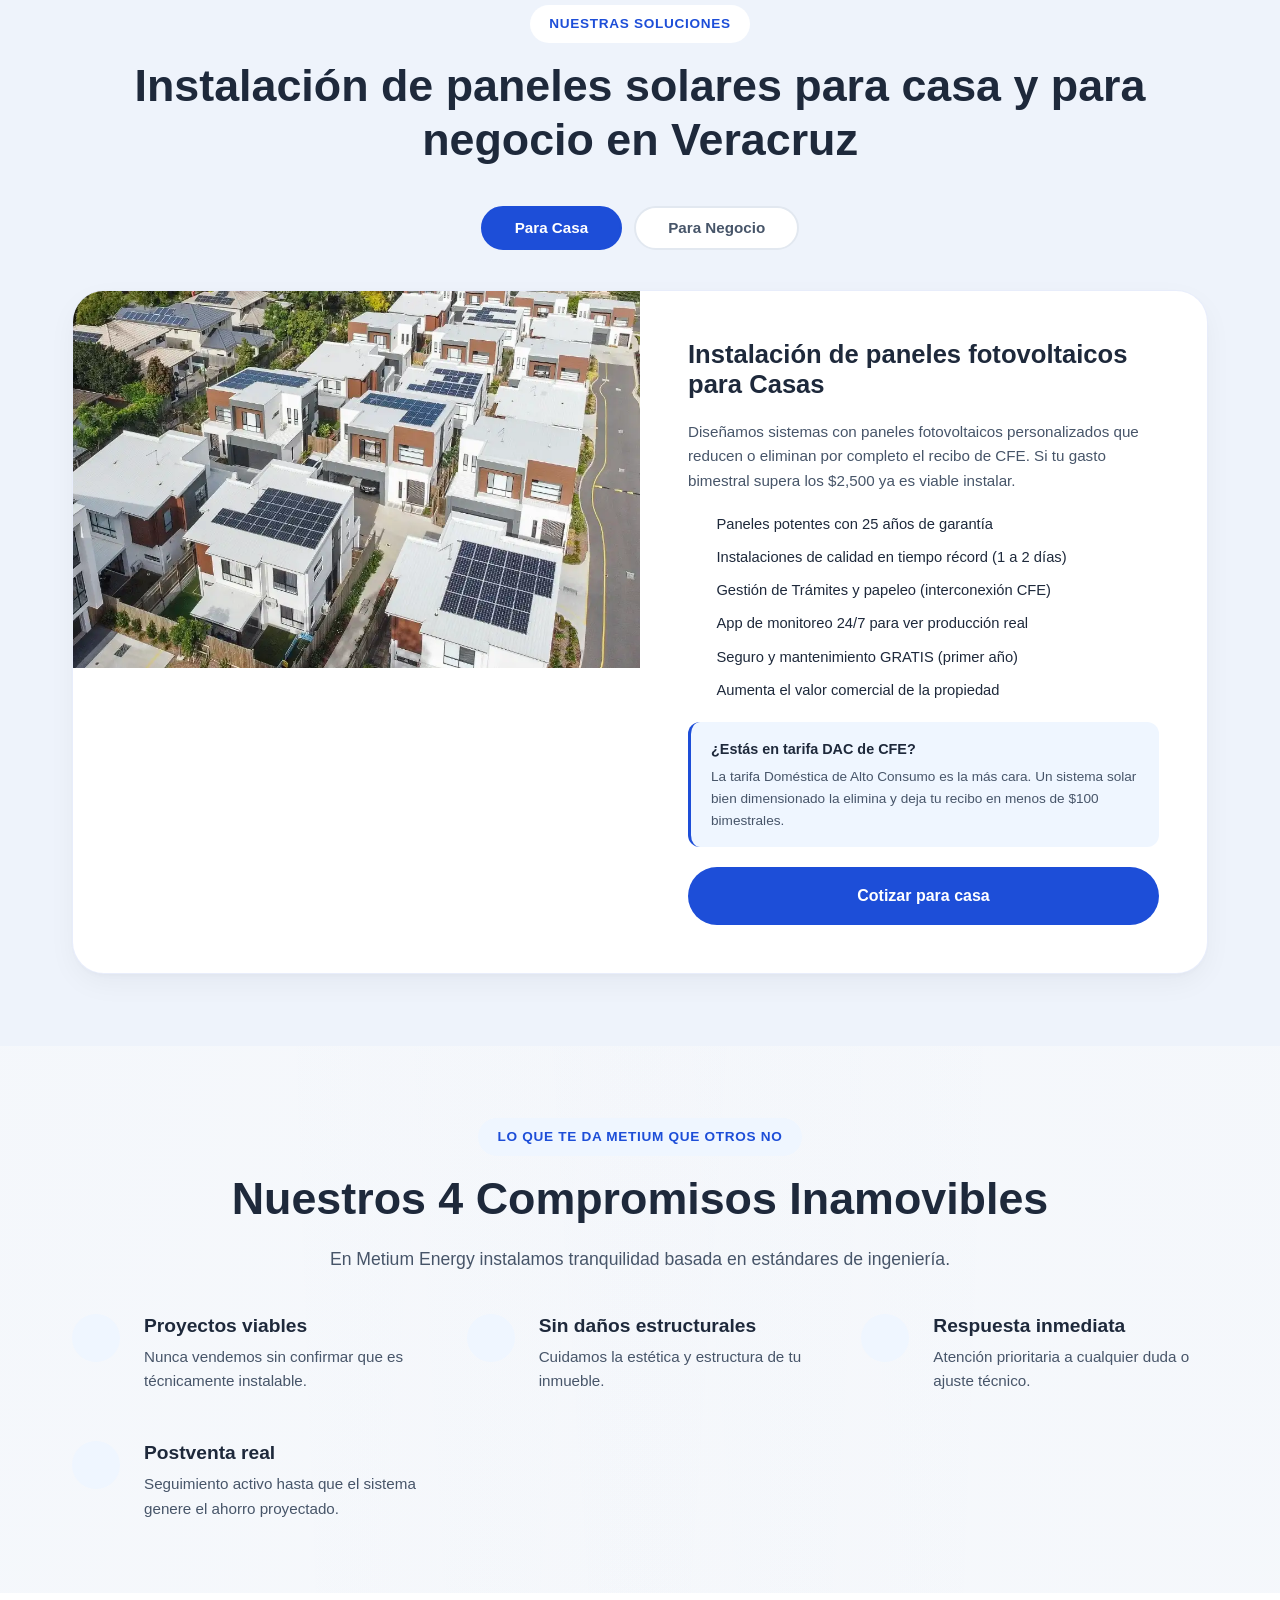
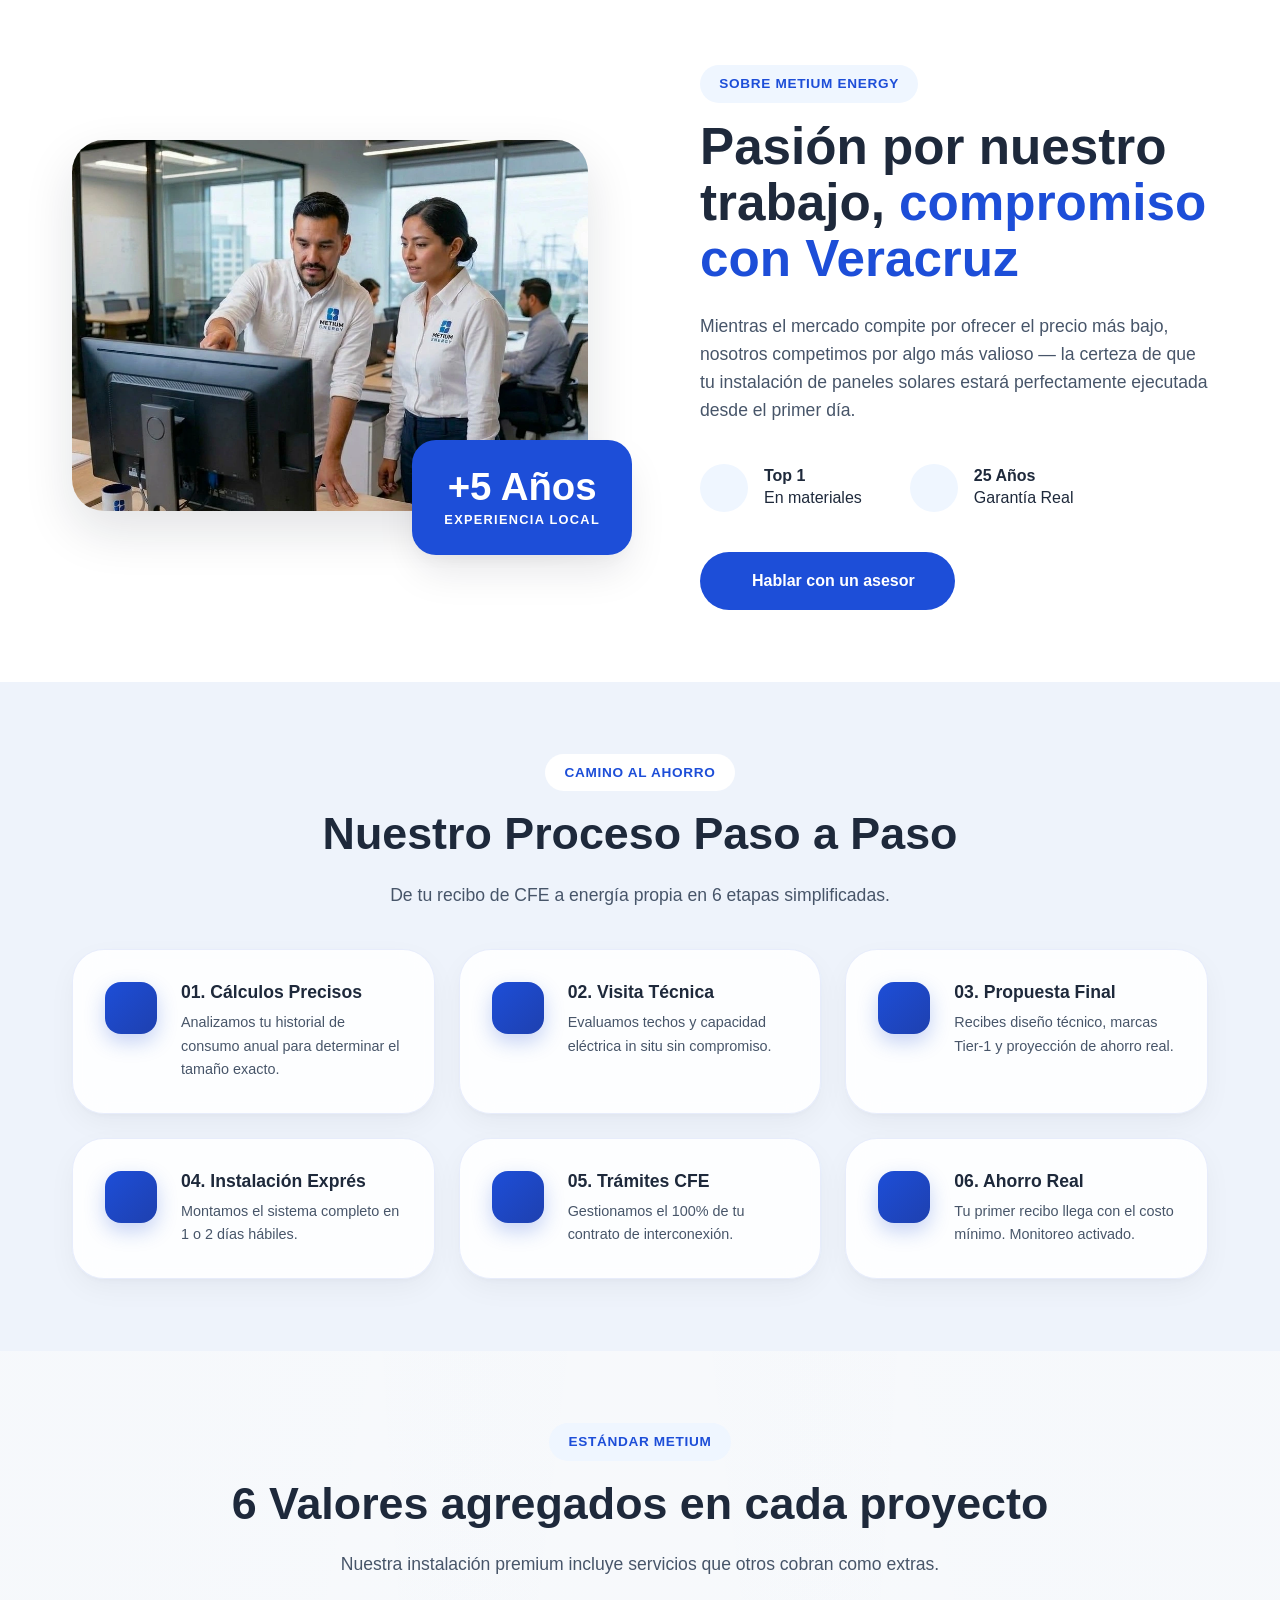
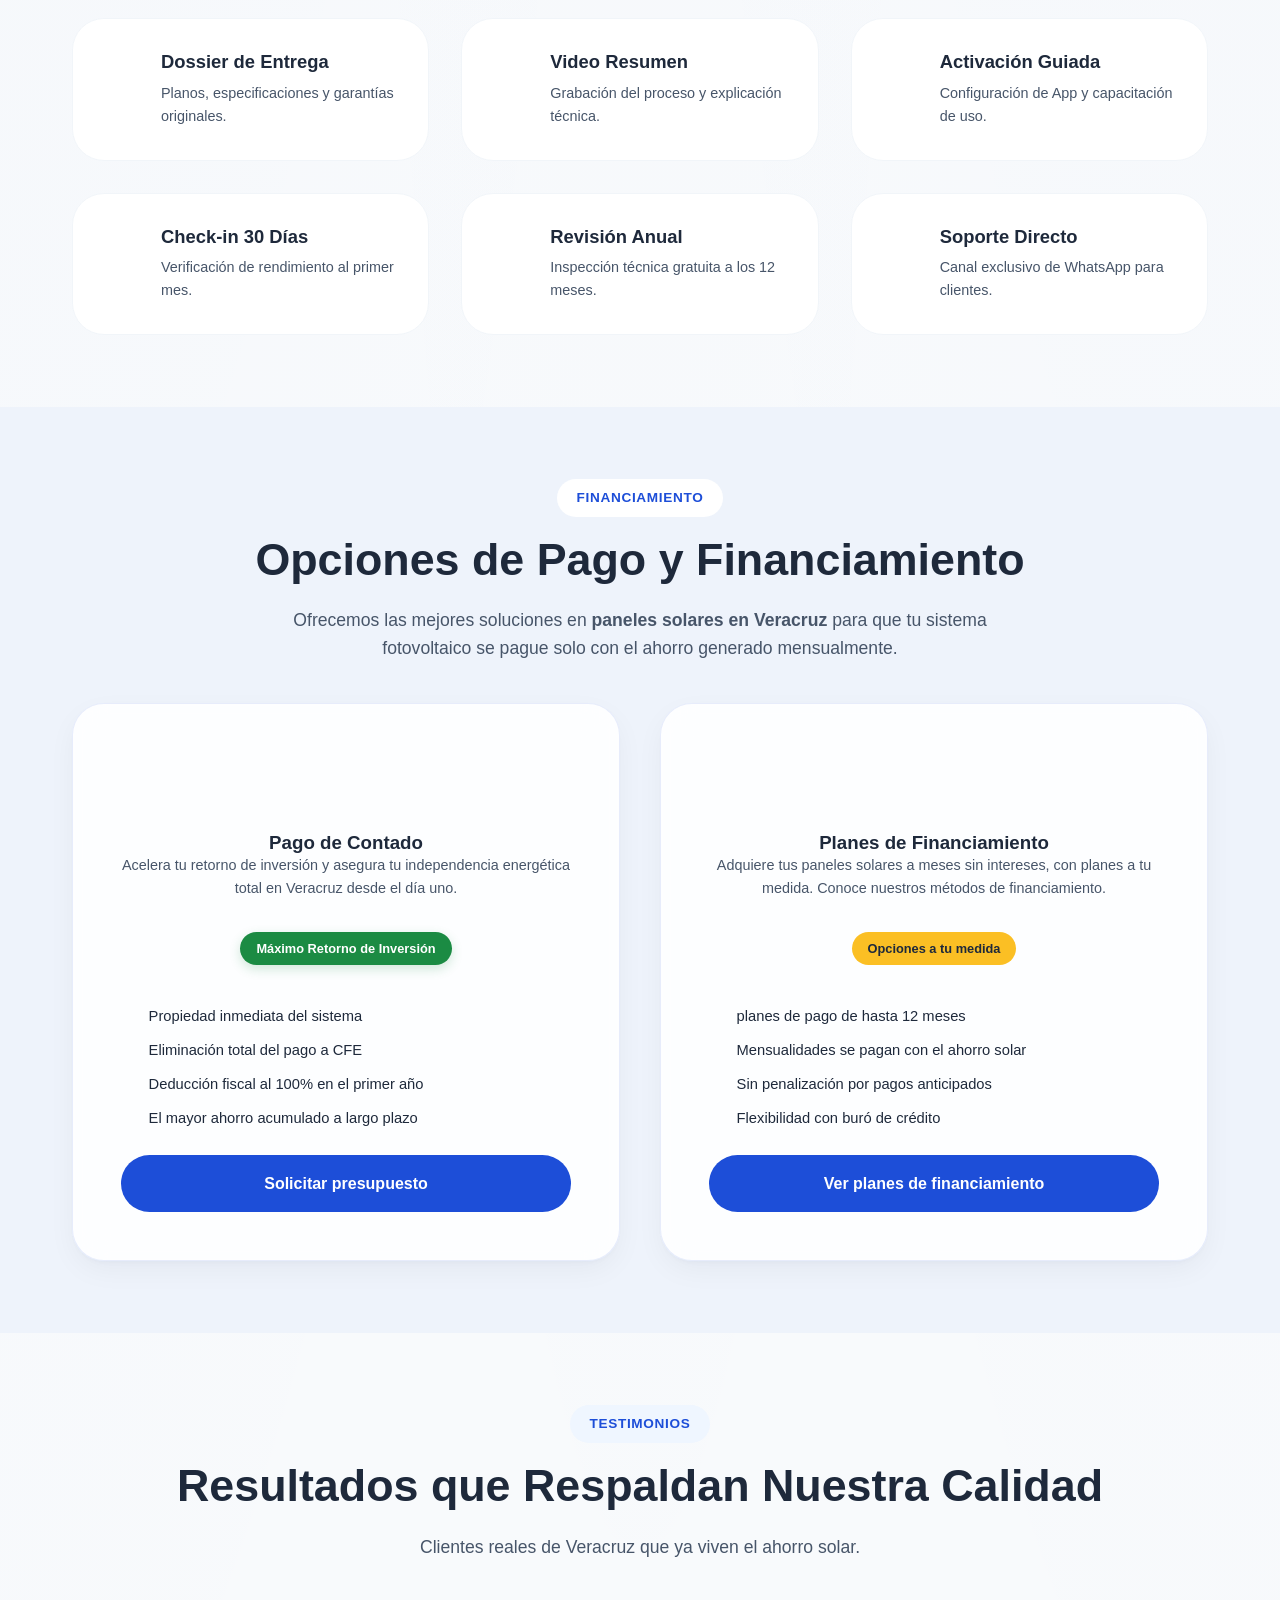
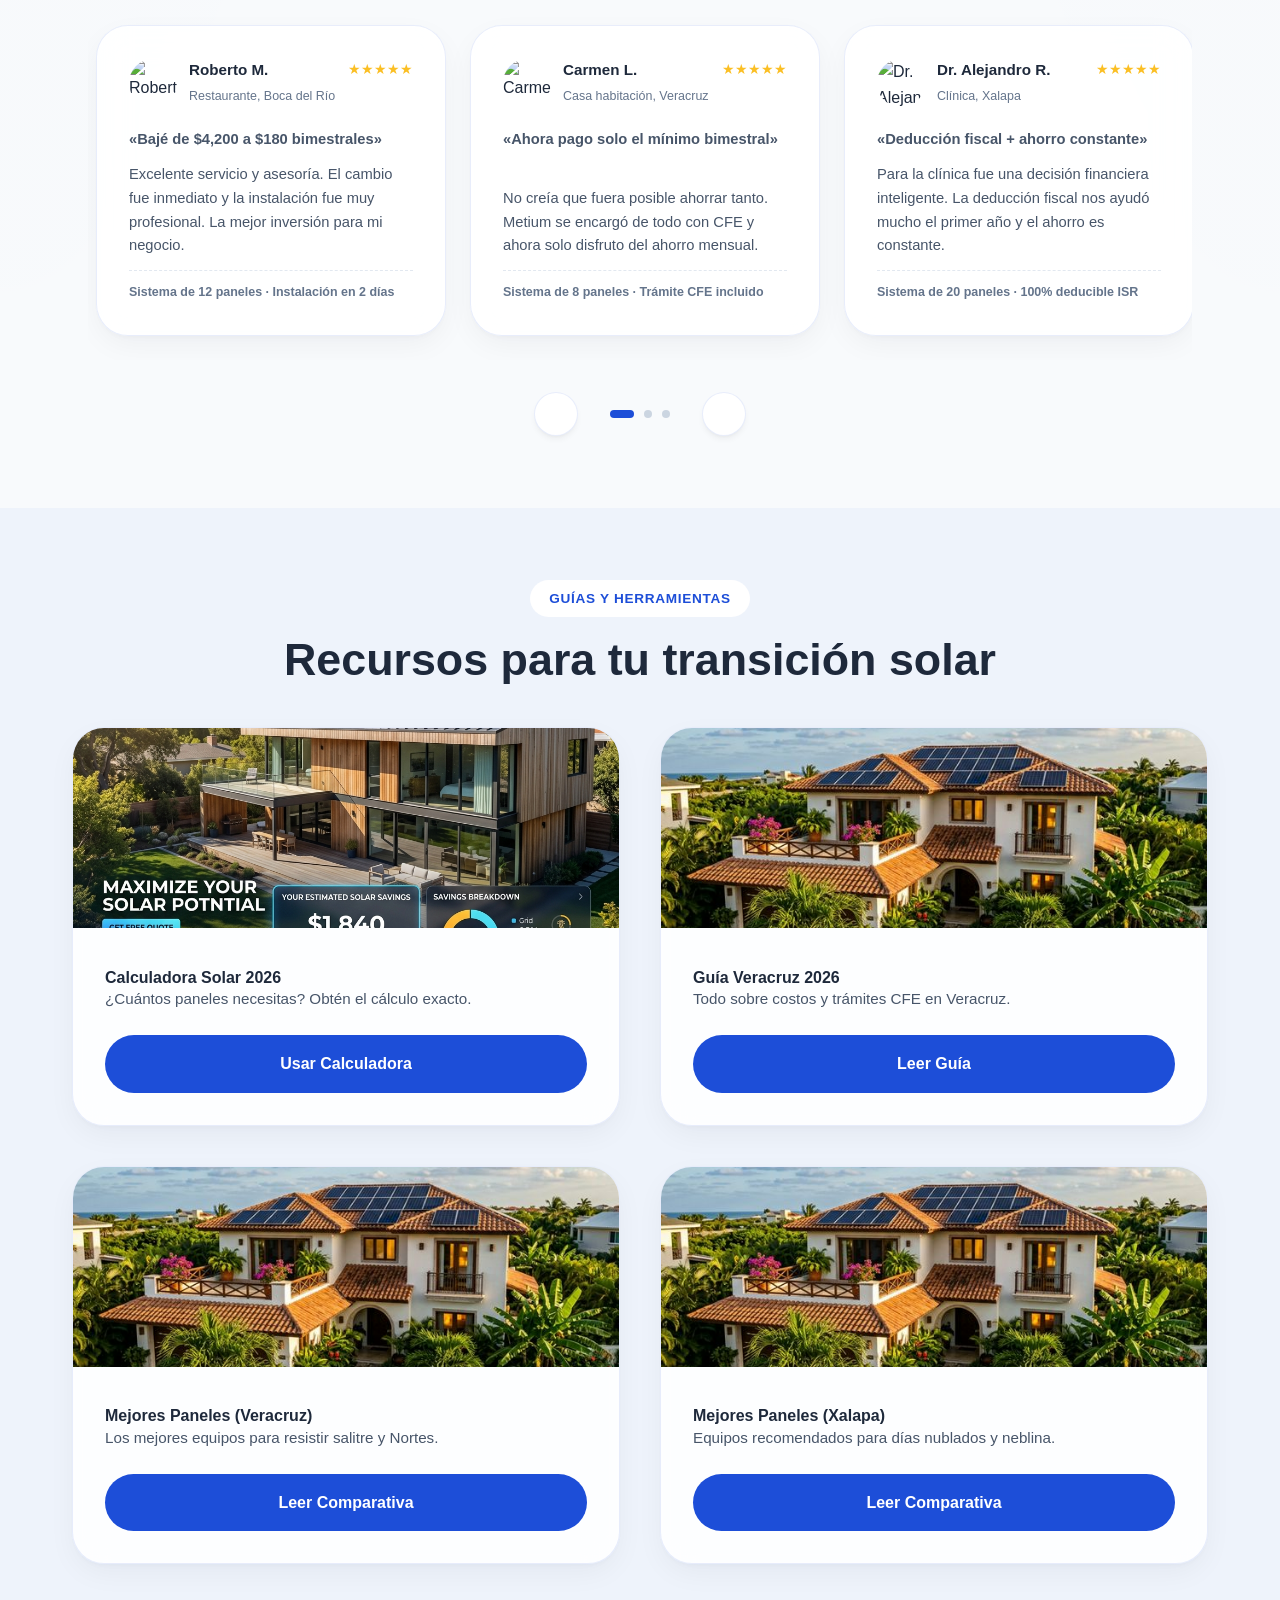
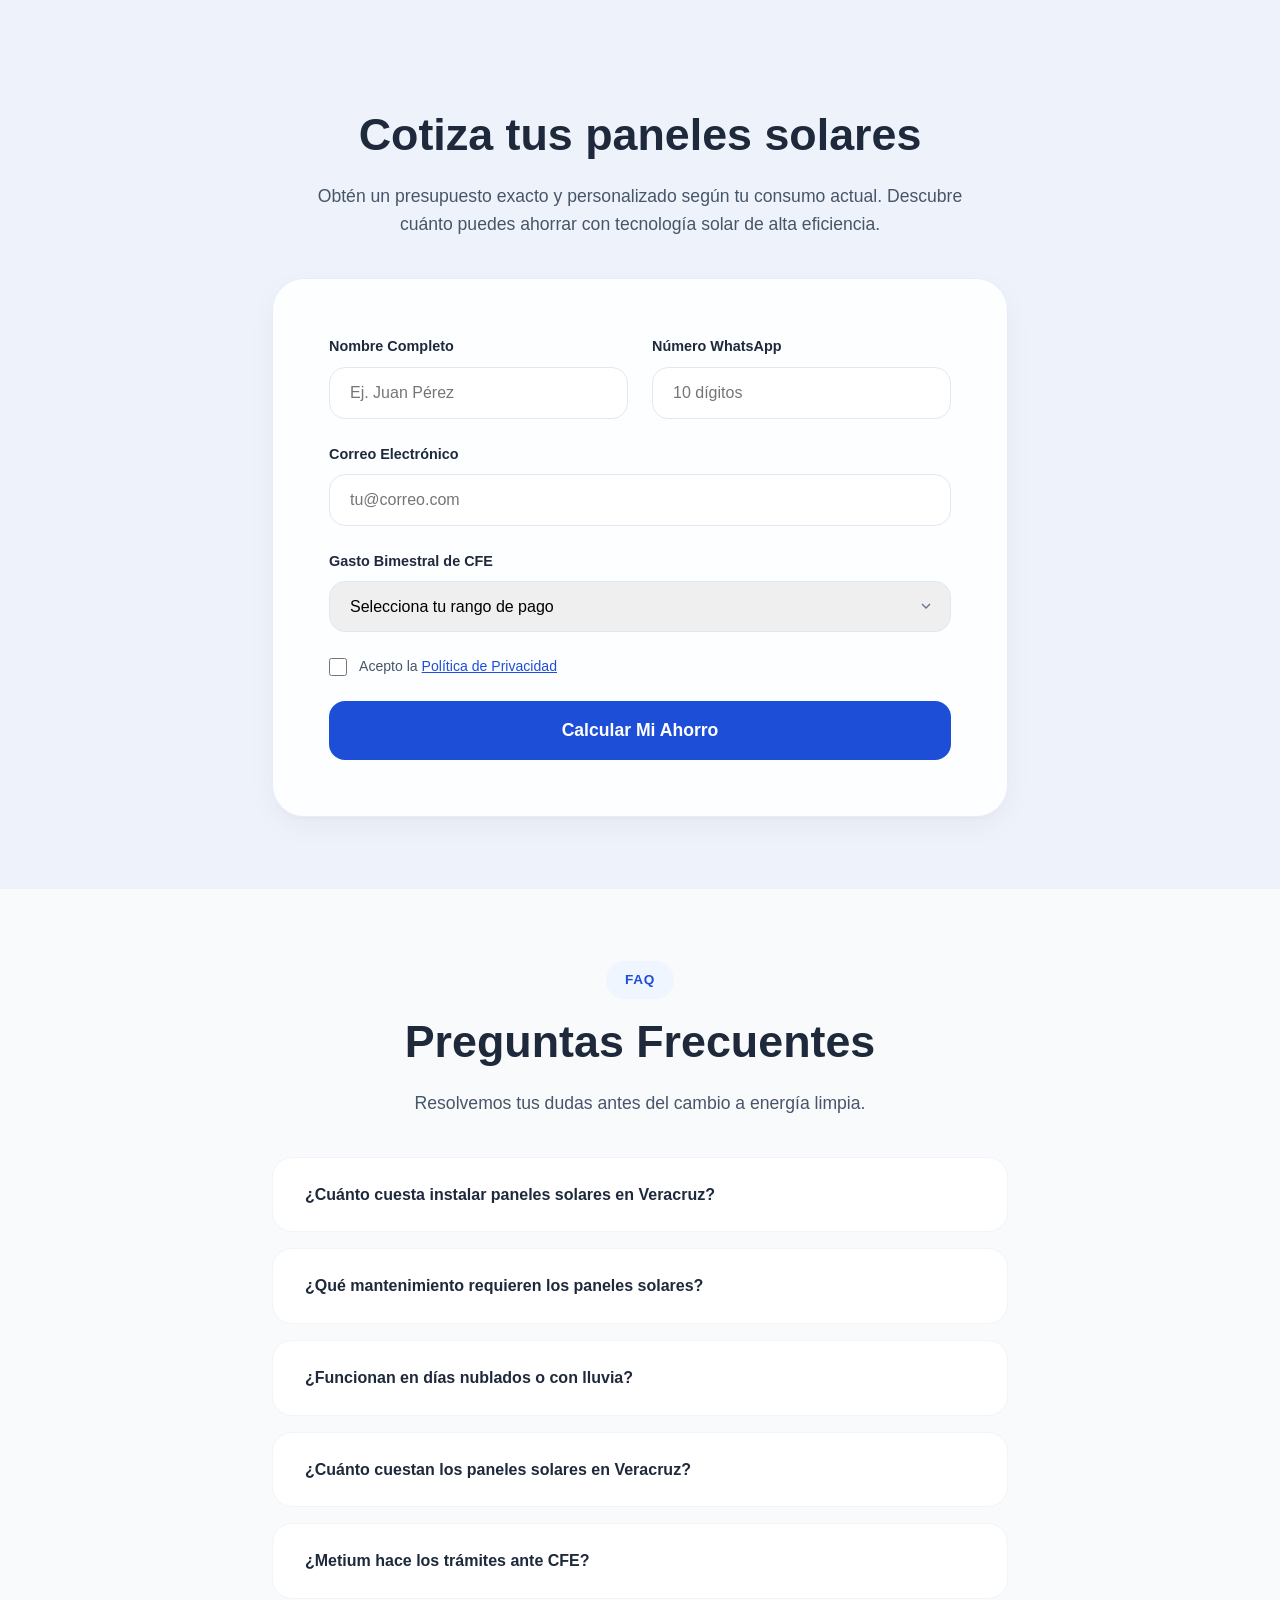
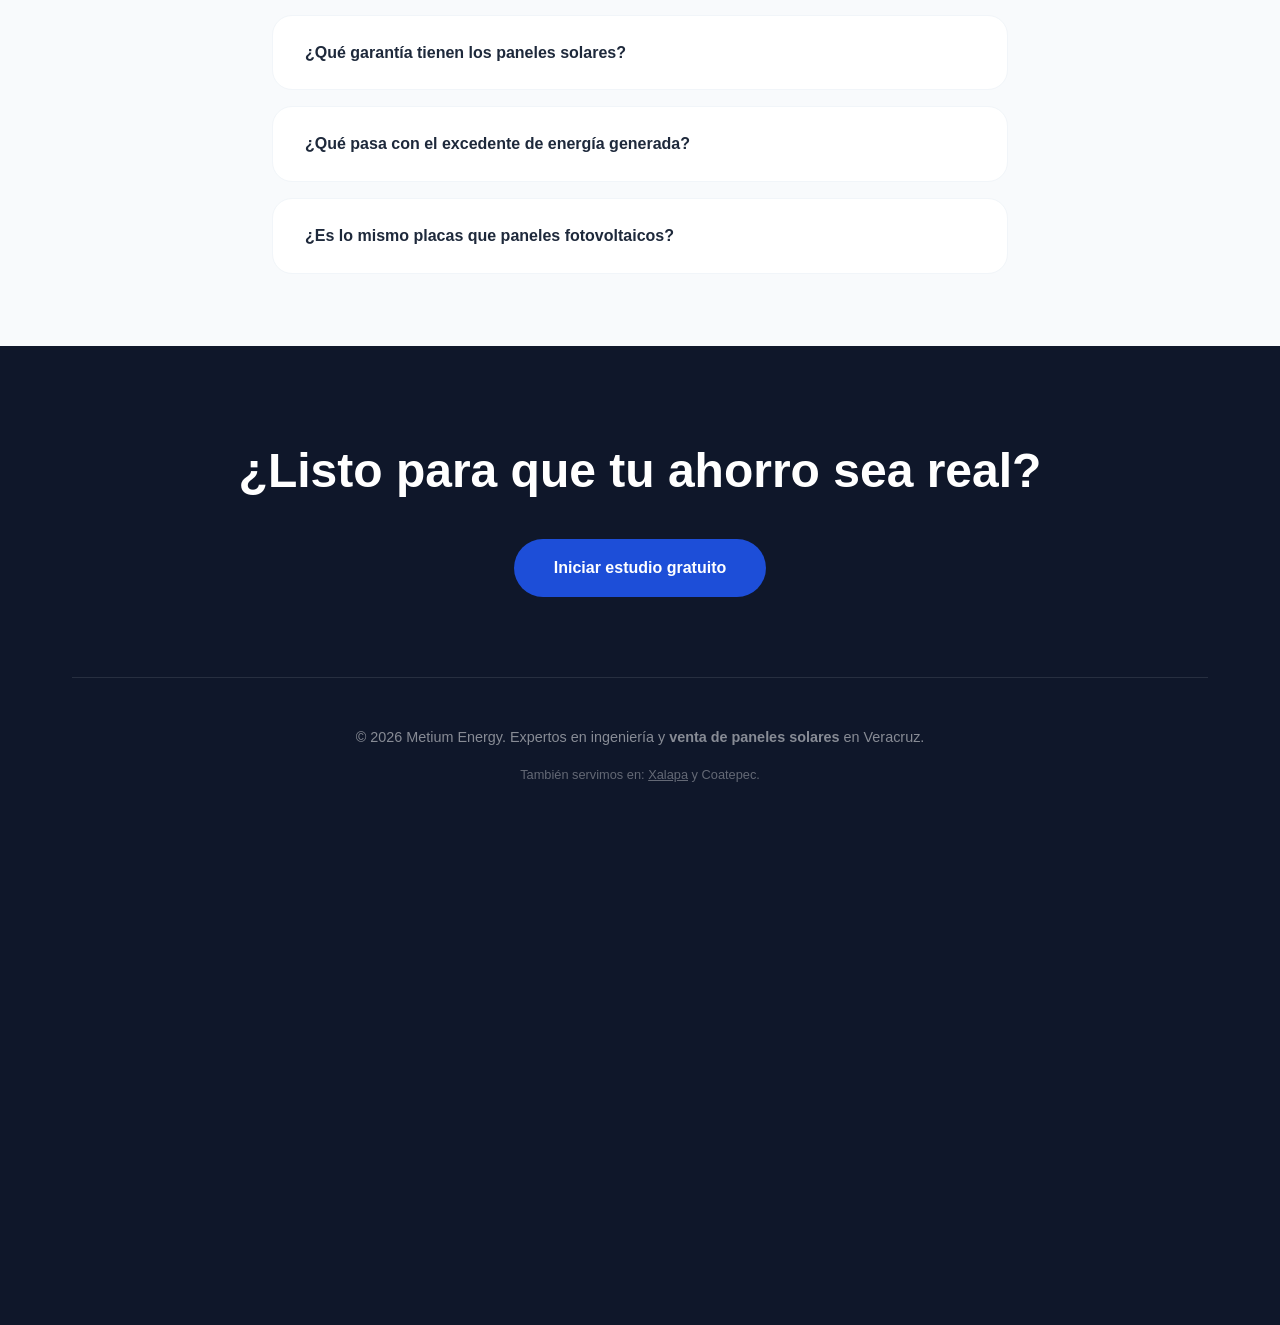
==== commit da5d73b0: "feat(seo): add resources cards to index.html and update sitemap.xml for Veracruz and Xalapa articles" ====
--- a/index.html
+++ b/index.html
@@ -866,6 +866,26 @@
                                 Guía</a>
                         </div>
                     </div>
+                    <div class="resource-card glass">
+                        <img src="blog/img/hero-paneles-veracruz.jpg"
+                            alt="Comparativa de los mejores paneles solares para el clima de Veracruz"
+                            title="Mejores Paneles Solares Veracruz" loading="lazy">
+                        <div class="res-content">
+                            <h4>Mejores Paneles (Veracruz)</h4>
+                            <p>Los mejores equipos para resistir salitre y Nortes.</p>
+                            <a href="blog/cuales-son-los-mejores-paneles-solares-veracruz.html" class="btn btn-primary full-width">Leer Comparativa</a>
+                        </div>
+                    </div>
+                    <div class="resource-card glass">
+                        <img src="blog/img/hero-paneles-veracruz.jpg"
+                            alt="Comparativa de los mejores paneles solares para el clima de Xalapa"
+                            title="Mejores Paneles Solares Xalapa" loading="lazy">
+                        <div class="res-content">
+                            <h4>Mejores Paneles (Xalapa)</h4>
+                            <p>Equipos recomendados para días nublados y neblina.</p>
+                            <a href="blog/cuales-son-los-mejores-paneles-solares-xalapa.html" class="btn btn-primary full-width">Leer Comparativa</a>
+                        </div>
+                    </div>
                 </div>
             </div>
         </section>
